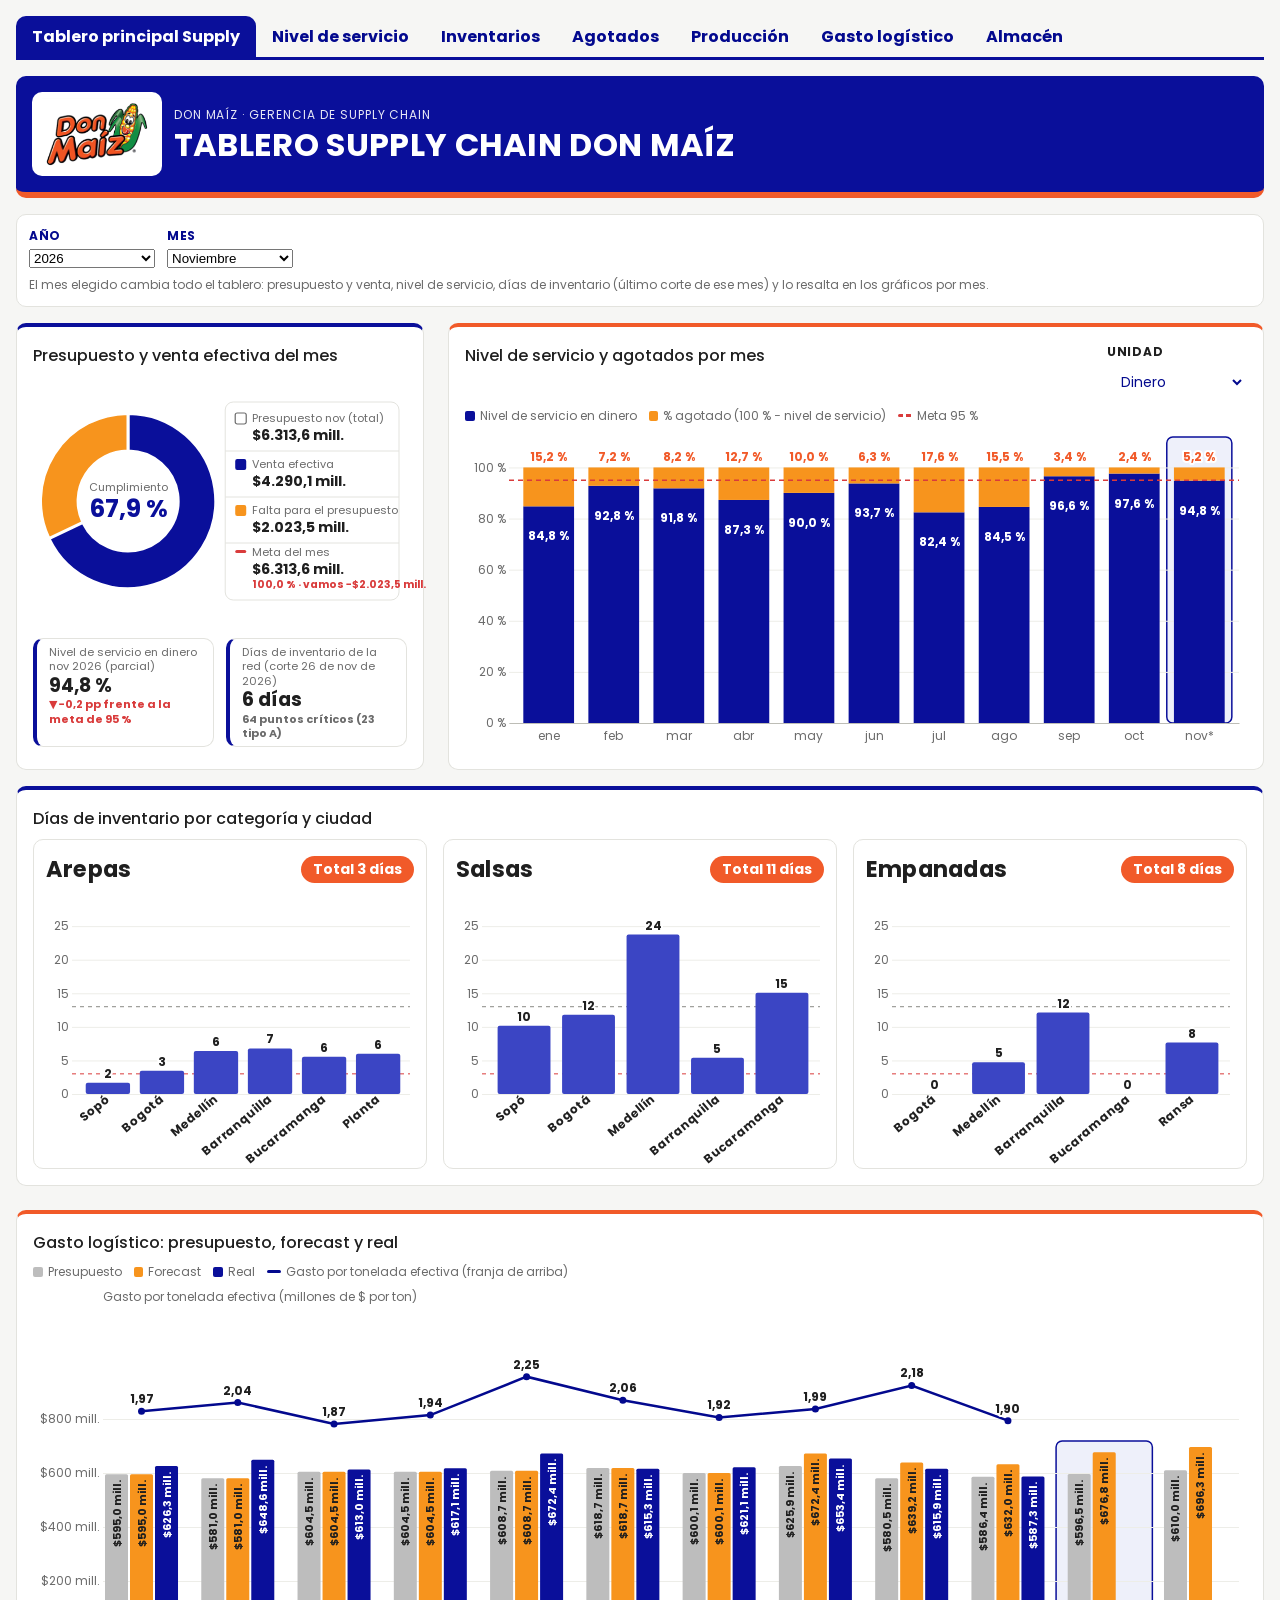
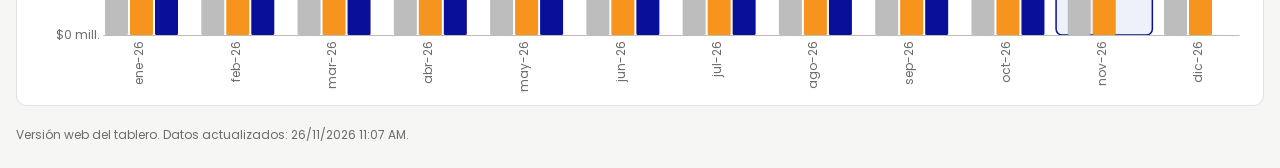
==== index.html @ 2ccf8651 "Datos del tablero al 26-nov-2026 Co-Authored-By: Claude Opus 5.5 <noreply@anthropic.com>" ====
<!doctype html>
<html lang="es">
<head>
<meta charset="utf-8">
<meta name="viewport" content="width=device-width, initial-scale=1">
<meta name="robots" content="noindex, nofollow">
<title>Tablero Supply Chain Don Maíz</title>
<style>
:root { color-scheme: light;
  --color-fg: #1F1F1F; --color-fg-muted: #6B6B6B; --color-bg: #F6F6F4; --color-panel: #FFFFFF; --color-border-line: #E3E3DE;
  --color-ok: #149A3A; --color-warn: #F7941D; --color-bad: #D93B3B; --dm-bg-soft: #EEF0FA;
  --cds-border: #E3E3DE; --cds-chart-axis: #BDBDB6; --cds-chart-grid: #EDEDE8; --cds-chart-muted: #BDBDBD; --cds-chart-reference: #8A8A85;
  --cds-chart-status-critical: #D93B3B; --cds-dur-slow: 300ms; --cds-text-secondary: #6B6B6B;
  --cds-font-size-caption: 12px; --cds-font-size-body: 14px; --cds-font-size-heading: 16px; --cds-font-size-title: 26px; --cds-font-weight-medium: 500;
  --cds-gap-xs: 4px; --cds-gap-sm: 8px; --cds-gap-md: 12px; --cds-gap-lg: 16px; --cds-gap-xl: 24px;
  --cds-pad-xs: 4px; --cds-pad-sm: 8px; --cds-pad-md: 12px; --cds-pad-lg: 16px; --cds-pad-xl: 24px;
  --cds-radius: 10px; --cds-shadow-popover: 0 6px 24px rgba(0,0,0,.14); --cds-surface-popover: #FFFFFF;
  --font-anthropic-sans: 'Poppins', system-ui, -apple-system, 'Segoe UI', Arial, sans-serif; }
[hidden] { display: none !important; }
*, *::before, *::after { box-sizing: border-box; }
html, body { margin: 0; background: var(--color-bg); color: var(--color-fg); font-family: var(--font-anthropic-sans); font-size: 14px; }
#dash-root { max-width: 1500px; margin: 0 auto; padding: 16px; box-sizing: border-box; }
.web-foot { max-width: 1500px; margin: 0 auto; padding: 4px 16px 24px; color: var(--color-fg-muted); font-size: 12px; }
@media (max-width: 600px) { #dash-root { padding: 8px; } }
</style>
<script src="lib/d3.min.js"></script>
<script>
// Motor mínimo que replica el del tablero en Claude: datos (data/*.json), cálculos, filtros y dibujos marcados con data-draw.
window.dash = (() => {
  const DS = ["inventario", "produccion", "mps", "mps_estado", "agotados", "agotados_estado", "venta_mensual", "ns", "ns_estado", "gasto", "gasto_estado", "presupuesto", "presupuesto_estado", "ventas", "ventas_estado", "exportaciones", "ns_ref", "almacen_mp", "almacen_cavas", "almacen_estado"], data = {}, calcs = {}, draws = {}, onDatas = [], cache = {};
  let params = {"bods": [], "cat": "Nacional", "ciudades": [], "corte": null, "segs": []}, loaded = false, queued = false;
  const ok = (rows) => ({ status: 'ok', data: rows, columns: rows && rows[0] ? Object.keys(rows[0]) : [], meta: [], refreshing: false });
  const api = {
    colors: ['#0A0F9A', '#F7941D', '#2F6FB0', '#F15A29', '#7B2A78', '#0B6B2B', '#C9A100', '#5E8C9A'],
    data(id) {
      if (calcs[id]) {
        if (!loaded) return { status: 'loading', data: [] };
        if (!(id in cache)) { const c = calcs[id]; try { cache[id] = ok(c.fn(...c.inputs.map((i) => api.data(i).data))); } catch (e) { console.error(e); cache[id] = { status: 'error', data: [], message: String(e) }; } }
        return cache[id];
      }
      if (!loaded) return { status: 'loading', data: [] };
      return data[id] ? ok(data[id]) : { status: 'missing', data: [] };
    },
    calc(id, o) { calcs[id] = o; },
    loader() {},
    draw(name, fn) { if (fn === undefined) { schedule(); return; } draws[name] = fn; },
    onData(fn) { onDatas.push(fn); },
    params() { return params; },
    setParams(p) { const n = { ...params }; Object.entries(p).forEach(([k, v]) => { if (v === null) delete n[k]; else n[k] = v; }); params = n; schedule(); },
    resetParams() { params = {"bods": [], "cat": "Nacional", "ciudades": [], "corte": null, "segs": []}; schedule(); },
    setLink(name) { try { history.replaceState(null, '', '#' + name); } catch (e) {} schedule(); },
    refresh() {},
  };
  const visible = (el) => !el.closest('[hidden]');
  function render() {
    queued = false;
    onDatas.forEach((f) => { try { f(); } catch (e) { console.error(e); } });
    Object.entries(draws).forEach(([name, fn]) => {
      document.querySelectorAll('[data-draw="' + name + '"]').forEach((el) => {
        if (!visible(el)) return;
        try { if (typeof fn === 'function') fn(el); else if (fn && fn.update) { if (!el.__m) el.__m = fn.mount ? fn.mount(el) : null; fn.update(el, el.__m); } } catch (e) { console.error(name, e); }
      });
    });
  }
  function schedule() { if (!queued) { queued = true; requestAnimationFrame(render); } }
  window.addEventListener('resize', schedule);
  window.addEventListener('DOMContentLoaded', () => {
    Promise.all(DS.map((d) => fetch('data/' + d + '.json', { cache: 'no-cache' }).then((r) => r.json()).then((j) => { data[d] = Array.isArray(j) ? j : (j && (j.rows || j.data || j.results)) || [j]; }).catch(() => {})))
      .then(() => { loaded = true; schedule(); });
    schedule();
  });
  return api;
})();
</script>
</head>
<body>
<div id="dash-root">

<style>
/* Tipo de letra de la marca (Poppins). */
@font-face { font-family: 'Poppins'; font-style: normal; font-weight: 400; font-display: swap; src: url(fonts/poppins-400.woff) format('woff'); }
@font-face { font-family: 'Poppins'; font-style: normal; font-weight: 500; font-display: swap; src: url(fonts/poppins-500.woff) format('woff'); }
@font-face { font-family: 'Poppins'; font-style: normal; font-weight: 600 800; font-display: swap; src: url(fonts/poppins-700.woff) format('woff'); }
</style>
<style>
/* Layout: tab bar, green brand band with global filters, then one of two tabs: "Resumen general" (charts by city and family) or "Resumen" (detail tiles, charts, tables). */
#dash-root { --dash-gutter: 12px; }
.dm { --dm-green: #0A0F9A; --dm-green-dk: #03098E; --dm-orange: #F15A29; --dm-orange-2: #F7941D; --dm-on-band: #FFFFFF;
--dm-crit: var(--cds-chart-status-critical); --dm-ok: #149A3A; --dm-sob: #F7941D; --dm-sin: var(--cds-chart-muted);
font-family: 'Poppins', var(--font-anthropic-sans); display: flex; flex-direction: column; gap: var(--cds-gap-lg); }
.dm-tabs { display: flex; gap: var(--cds-gap-xs); flex-wrap: wrap; }
.dm-maintabs { display: flex; gap: 0; flex-wrap: wrap; border-bottom: 3px solid var(--dm-green); }
.dm-main-tab { font: inherit; font-size: var(--cds-font-size-heading); font-weight: 800; padding: var(--cds-pad-sm) var(--cds-pad-lg); cursor: pointer;
border: 0; border-radius: var(--cds-radius) var(--cds-radius) 0 0; background: transparent; color: var(--dm-green-dk); }
.dm-main-tab[aria-selected="true"] { background: var(--dm-green); color: var(--dm-on-band); }
.dm-main-tab:focus-visible { outline: 3px solid var(--dm-orange-2); outline-offset: 2px; }
.dm-main { display: flex; flex-direction: column; gap: var(--cds-gap-lg); }
.dm-wip { background: var(--color-panel); border: 1px dashed var(--color-border-line); border-radius: var(--cds-radius); padding: var(--cds-pad-xl);
display: flex; flex-direction: column; gap: var(--cds-gap-sm); align-items: flex-start; }
.dm-wip-badge { font-size: var(--cds-font-size-caption); font-weight: 800; text-transform: uppercase; letter-spacing: .06em; color: var(--dm-on-band);
background: var(--dm-orange); border-radius: 999px; padding: 2px var(--cds-pad-sm); }
.dm-tab, .pr-tab { font: inherit; font-size: var(--cds-font-size-body); font-weight: 700; padding: var(--cds-pad-sm) var(--cds-pad-lg); cursor: pointer;
border: 2px solid var(--dm-green); border-radius: var(--cds-radius); background: var(--color-panel); color: var(--dm-green); }
.dm-tab[aria-selected="true"], .pr-tab[aria-selected="true"] { background: var(--dm-green); color: var(--dm-on-band); }
.dm-tab:focus-visible, .pr-tab:focus-visible, .dm-select:focus-visible { outline: 3px solid var(--dm-orange-2); outline-offset: 2px; }

.dm-band { background: var(--dm-green); color: var(--dm-on-band); border-radius: var(--cds-radius);
border-bottom: 6px solid var(--dm-orange); padding: var(--cds-pad-lg); display: flex; flex-wrap: wrap;
gap: var(--cds-gap-md); align-items: flex-end; justify-content: space-between; }
.dm-head { display: flex; gap: var(--cds-gap-md); align-items: center; min-width: 0; flex-wrap: wrap; }
.dm-logo { background: #FFFFFF; border-radius: var(--cds-radius); padding: 6px 10px; display: flex; align-items: center; flex: none; }
.dm-logo img { height: 72px; width: auto; display: block; }
.dm-brand { display: flex; flex-direction: column; gap: var(--cds-gap-xs); min-width: 0; }
.dm-kicker { font-size: var(--cds-font-size-caption); letter-spacing: .08em; text-transform: uppercase; opacity: .9; }
.dm-title { margin: 0; font-size: clamp(1.5rem, 3.4vw, 2.3rem); font-weight: 800; letter-spacing: .01em; text-transform: uppercase; line-height: 1.05; text-wrap: balance; }
.dm-take { margin: 0; font-size: var(--cds-font-size-body); max-width: 62ch; }
.dm-take b { font-weight: 800; font-variant-numeric: tabular-nums; }
.dm-filters { display: flex; flex-wrap: wrap; gap: var(--cds-gap-md); align-items: flex-end; }
.dm-field { display: flex; flex-direction: column; gap: var(--cds-gap-xs); }
.dm-flabel { font-size: var(--cds-font-size-caption); text-transform: uppercase; letter-spacing: .06em; font-weight: 700; }
.dm-select { font: inherit; font-size: var(--cds-font-size-body); padding: var(--cds-pad-xs) var(--cds-pad-sm); min-width: 9rem;
border-radius: var(--cds-radius); border: 2px solid var(--dm-on-band); background: var(--dm-on-band); color: var(--dm-green-dk); }
.dm-ms { position: relative; }
.dm-ms-btn { font: inherit; font-size: var(--cds-font-size-body); padding: var(--cds-pad-xs) var(--cds-pad-sm); min-width: 10rem; max-width: 16rem; text-align: left; cursor: pointer;
border-radius: var(--cds-radius); border: 2px solid var(--dm-on-band); background: var(--dm-on-band); color: var(--dm-green-dk);
white-space: nowrap; overflow: hidden; text-overflow: ellipsis; }
.dm-ms-btn:focus-visible { outline: 3px solid var(--dm-orange-2); outline-offset: 2px; }
.dm-ms-pop { position: absolute; top: calc(100% + 4px); left: 0; z-index: 5; min-width: 14rem; max-height: 18rem; overflow: auto;
background: var(--color-panel); color: var(--color-fg); border: 1px solid var(--color-border-line); border-radius: var(--cds-radius);
box-shadow: var(--cds-shadow-popover); padding: var(--cds-pad-sm); display: flex; flex-direction: column; gap: var(--cds-gap-xs); }
.dm-ms-all { font: inherit; font-size: var(--cds-font-size-caption); font-weight: 700; color: var(--dm-green-dk); background: transparent; border: 0; padding: 0 0 var(--cds-pad-xs); text-align: left; cursor: pointer; }
.dm-ms-list { display: flex; flex-direction: column; gap: 2px; }
.dm-ms-opt { display: flex; gap: .45rem; align-items: center; font-size: var(--cds-font-size-caption); cursor: pointer; padding: 2px 0; }
.dm-ms-opt input { accent-color: var(--dm-green); }
.mo-bar { display: flex; flex-direction: column; gap: var(--cds-gap-sm); }
.mo-bar .dm-select, .mo-bar .dm-ms-btn { border-color: var(--dm-green); }
.ag-var { font-size: var(--cds-font-size-caption); font-weight: 800; font-family: 'Poppins', var(--font-anthropic-sans); fill: var(--dm-orange); }
.ag-bv-wrap { position: static; }
#agotados-vs-venta { position: relative; }
.ag-var { position: absolute; top: 14px; right: 16px; z-index: 1; }
.ag-var table { border-collapse: separate; border-spacing: 0; font-size: 12px; font-variant-numeric: tabular-nums; background: var(--color-panel); border: 1px solid var(--cds-border); border-radius: 8px; overflow: hidden; box-shadow: 0 1px 4px rgba(0,0,0,.06); }
.ag-var th { background: var(--dm-green); color: #FFFFFF; font-weight: 700; padding: 5px 10px; font-size: 11px; text-align: right; }
.ag-var th:first-child { text-align: left; }
.ag-var td { padding: 4px 10px; text-align: right; border-bottom: 1px solid var(--cds-border); white-space: nowrap; font-weight: 800; }
.ag-var td:first-child { text-align: left; font-weight: 600; color: var(--color-fg); }
.ag-var tr:last-child td { border-bottom: 0; }
.ag-var .ag-up { color: var(--cds-chart-status-critical); } .ag-var .ag-dn { color: var(--dm-ok); } .ag-var .ag-neu { color: var(--color-fg); }
@media (max-width: 700px) { .ag-var { position: static; margin-top: var(--cds-gap-sm); } }
.mo-bar .dm-flabel { color: var(--dm-green-dk); }
.mo-gauges { display: grid; grid-template-columns: 1fr auto 1fr; gap: var(--cds-gap-md); align-items: center; }
#otif.ot-modo-exp [data-draw=ot-excep] { display: none !important; }
.dm-select:disabled { opacity: .45; cursor: not-allowed; }
.ex-est { display: inline-block; border-radius: 999px; padding: 2px 10px; font-weight: 800; font-size: 11px; color: #FFFFFF; background: var(--cds-chart-status-critical); white-space: nowrap; }
.ex-est.ex-ok { background: var(--dm-ok); } .ex-est.ex-cub { background: var(--dm-green); } .ex-est.ex-falta { background: var(--dm-orange-2); }
.ex-leg { display: flex; gap: var(--cds-gap-lg); flex-wrap: wrap; font-size: 13px; font-weight: 700; margin: 0 0 var(--cds-gap-sm); }
.ex-leg i { display: inline-block; width: 12px; height: 12px; border-radius: 3px; margin-right: 6px; vertical-align: -1px; }
.ot-gauges { display: grid; grid-template-columns: repeat(3, minmax(0, 1fr)) auto; gap: var(--cds-gap-lg); align-items: center; }
@media (max-width: 900px) { .ot-gauges { grid-template-columns: 1fr 1fr; } }
.ot-rangos table { border-collapse: separate; border-spacing: 0; font-size: 12px; font-variant-numeric: tabular-nums; border: 1px solid var(--cds-border); border-radius: 8px; overflow: hidden; }
.ot-rangos th { background: var(--dm-green); color: #FFFFFF; font-weight: 700; padding: 5px 10px; font-size: 11px; text-align: right; }
.ot-rangos th:first-child, .ot-rangos td:first-child { text-align: left; }
.ot-rangos td { padding: 3px 10px; text-align: right; border-bottom: 1px solid var(--cds-border); font-weight: 700; }
.ot-rangos tr:last-child td { border-bottom: 0; color: var(--cds-chart-status-critical); }
.ot-rangos p { font-size: 11px; color: var(--color-fg-muted); margin: 6px 2px 0; max-width: 12rem; }
@media (max-width: 640px) { .mo-gauges { grid-template-columns: 1fr; } .mo-eq { display: none; } }
.mo-gauge { display: flex; flex-direction: column; align-items: center; gap: var(--cds-gap-xs); min-width: 0; }
.mo-gauge-t { margin: 0; font-size: var(--cds-font-size-body); font-weight: 800; color: var(--dm-green-dk); text-transform: uppercase; letter-spacing: .04em; }
.mo-gauge-box { width: 100%; max-width: 22rem; min-height: 150px; }
.mo-gauge-box svg { display: block; overflow: visible; }
.mo-gauge-v { font-family: 'Poppins', var(--font-anthropic-sans); font-weight: 600; font-size: 2.1rem; font-variant-numeric: tabular-nums; }
.mo-gauge-tag { font-size: var(--cds-font-size-caption); fill: var(--color-fg-muted); font-family: 'Poppins', var(--font-anthropic-sans); }
.mo-eq { font-size: 2.6rem; font-weight: 800; color: var(--dm-orange); }
.mo-mini { display: flex; flex-wrap: wrap; gap: var(--cds-gap-sm); justify-content: center; font-size: var(--cds-font-size-caption); color: var(--color-fg-muted); }
.mo-mini span { background: var(--dm-bg-soft, transparent); border: 1px solid var(--color-border-line); border-radius: var(--cds-radius); padding: 2px var(--cds-pad-sm); }
.mo-mini b { color: var(--color-fg); font-variant-numeric: tabular-nums; }
.dm-strip { background: var(--color-panel); border: 1px solid var(--color-border-line); border-radius: var(--cds-radius); padding: var(--cds-pad-md); }
.dm-strip .dm-flabel { color: var(--dm-green-dk); }
.dm-strip .dm-select { border-color: var(--dm-green); }

.dm-page { display: flex; flex-direction: column; gap: var(--cds-gap-lg); }
.dm-grid2 { display: grid; gap: var(--cds-gap-md); grid-template-columns: repeat(auto-fit, minmax(min(100%, 28rem), 1fr)); }
.ns-cli-f { display: flex; gap: var(--cds-gap-md); flex-wrap: wrap; } .ns-cli-f .dm-ms-btn { min-width: 11rem; border: 2px solid var(--dm-green); border-radius: 8px; background: var(--color-panel, #fff); }
.ns-cli-pop .dm-ms-list { max-height: 22rem; overflow: auto; min-width: 20rem; }
.ns-cli-q { font: inherit; width: 100%; box-sizing: border-box; padding: 6px 10px; margin-bottom: 8px; border: 2px solid var(--dm-green); border-radius: 8px; }
.dm-ms-opt[hidden] { display: none; }
.dm-tiles.ns-tiles { grid-template-columns: minmax(0, 1fr) minmax(0, 2.2fr); }
@media (max-width: 800px) { .dm-tiles.ns-tiles { grid-template-columns: 1fr; } }
.dm-tile.ns-acum { display: flex; flex-direction: row; gap: var(--cds-gap-md); align-items: center; flex-wrap: wrap; } .ns-acum > div:first-child { display: flex; flex-direction: column; flex: 1 1 13rem; }
.ns-prev { display: flex; gap: var(--cds-gap-sm); flex: 1.4 1 20rem; align-self: center; }
.ns-mini { flex: 1; border: 1px solid var(--cds-border); border-radius: 10px; padding: 8px 12px; background: var(--color-panel); display: flex; flex-direction: column; gap: 2px; }
.ns-mini span { font-size: 12px; color: var(--color-fg-muted); } .ns-mini b { font-size: 1.5rem; line-height: 1.15; color: var(--color-fg); } .ns-mini i { font-style: normal; font-size: 12px; font-weight: 700; }
.dm-tiles { display: grid; gap: var(--cds-gap-sm); grid-template-columns: repeat(auto-fit, minmax(min(100%, 9.5rem), 1fr)); }
.dm-tile { background: var(--color-panel); border: 1px solid var(--color-border-line); border-left: 4px solid var(--dm-green); border-radius: var(--cds-radius);
padding: var(--cds-pad-sm) var(--cds-pad-md); display: flex; flex-direction: column; gap: var(--cds-gap-xs); }
.dm-tile-bad { border-left-color: var(--dm-crit); }
.pp-venta-wrap { display: grid; grid-template-columns: minmax(0, 1fr); gap: var(--cds-gap-md); }
.pp-kpis { display: grid; gap: var(--cds-gap-md); grid-template-columns: repeat(2, minmax(0, 1fr)); }
@media (max-width: 480px) { .pp-kpis { grid-template-columns: 1fr; } }
.dm-chart.pp-venta-chart { min-height: 0; }
/* Tarjetas bajitas debajo del gráfico de presupuesto */
.pp-kpis .dm-tile { padding: 6px var(--cds-pad-md); gap: 0; }
.pp-kpis .dm-tile-l { font-size: 11px; line-height: 1.3; }
.pp-kpis .dm-tile-v { font-size: 1.35rem; line-height: 1.25; }
.pp-kpis .dm-tile-d { font-size: 11px; line-height: 1.3; }
.pp-select { min-width: 9rem; }
.g-top { display: grid; gap: var(--cds-gap-md); grid-template-columns: minmax(0, 2.2fr) minmax(10rem, 1fr) minmax(10rem, 1fr); align-items: stretch; }
.g-top > .dm-tile { justify-content: center; }
.g-acum-card { padding-bottom: var(--cds-gap-sm); }
.g-acum-card .dm-chart { min-height: 0; }
.g-acum-rango { font-size: var(--cds-font-size-caption); color: var(--color-fg-muted); font-weight: 400; }
@media (max-width: 900px) { .g-top { grid-template-columns: 1fr 1fr; } .g-acum-card { grid-column: 1 / -1; } }
.pp-row1 { display: grid; gap: var(--cds-gap-xl); grid-template-columns: minmax(0, 4fr) minmax(0, 8fr); }
@media (max-width: 1100px) { .pp-row1 { grid-template-columns: 1fr; } }
.pp-stack { display: grid; grid-template-columns: 1fr; gap: var(--cds-gap-xl); }
.pp-head { display: flex; justify-content: space-between; align-items: flex-start; gap: 12px; flex-wrap: wrap; }
.pp-head .dm-h2 { margin-bottom: 0; }
.pp-uni-f { min-width: 140px; }
.pp-big { display: flex; flex-direction: column; align-items: center; margin: var(--cds-gap-sm) 0; }
.pp-bar-v { font-weight: 700; pointer-events: none; }
.pp-fam-grid { display: grid; grid-template-columns: repeat(3, minmax(0, 1fr)); gap: var(--cds-gap-lg); }
@media (max-width: 900px) { .pp-fam-grid { grid-template-columns: 1fr; } }
.pp-fam-box { border: 1px solid var(--cds-border); border-radius: var(--cds-radius); padding: var(--cds-pad-md) var(--cds-pad-md) var(--cds-pad-sm); background: var(--color-panel); position: relative; }
.pp-fam-head { display: flex; align-items: center; justify-content: space-between; gap: var(--cds-gap-sm); margin-bottom: var(--cds-gap-xs); }
.pp-fam-name { font-family: 'Poppins', var(--font-anthropic-sans); font-weight: 800; font-size: 1.6rem; letter-spacing: .01em; color: var(--color-fg); }
.pp-fam-badge { background: var(--dm-orange); color: #FFFFFF; font-weight: 700; font-size: var(--cds-font-size-body); border-radius: 999px; padding: 3px 12px; white-space: nowrap; }
.dm-tile-d { font-size: var(--cds-font-size-caption); font-weight: 600; color: var(--color-fg-muted); }
.dm-tile-d:empty { display: none; }
.dm-tile-d.dm-up { color: var(--dm-ok); } .dm-tile-d.dm-down { color: var(--cds-chart-status-critical); }
.dm-halo { paint-order: stroke; stroke: var(--color-panel); stroke-width: 4px; stroke-linejoin: round; }
.dm-small { font-size: 10px; }
.dm-tile-l { font-size: var(--cds-font-size-caption); color: var(--color-fg-muted); }
.dm-tile-v { font-family: 'Poppins', var(--font-anthropic-sans); font-weight: 600; font-size: var(--cds-font-size-title); font-variant-numeric: tabular-nums; color: var(--color-fg); }
.dm-card { background: var(--color-panel); border: 1px solid var(--color-border-line); border-top: 4px solid var(--dm-green);
border-radius: var(--cds-radius); padding: var(--cds-pad-lg); display: flex; flex-direction: column; gap: var(--cds-gap-sm); min-width: 0; }
.dm-card-o { border-top-color: var(--dm-orange); }
.dm-h2 { margin: 0; font-size: var(--cds-font-size-heading); font-weight: var(--cds-font-weight-medium); color: var(--color-fg); }
.dm-section { margin: 0; font-size: var(--cds-font-size-title); font-weight: 800; text-transform: uppercase; color: var(--dm-green); letter-spacing: .02em; }
.dm-note { margin: 0; font-size: var(--cds-font-size-caption); color: var(--color-fg-muted); }
.dm-legend { display: flex; flex-wrap: wrap; gap: var(--cds-gap-md); font-size: var(--cds-font-size-caption); color: var(--color-fg-muted); }
.dm-sw { display: inline-block; width: .7rem; height: .7rem; border-radius: 2px; margin-right: .35rem; vertical-align: -1px; }
.dm-sw-line { height: 3px; width: 1rem; vertical-align: 3px; }
.dm-sw-g { background: var(--dm-green); } .dm-sw-o { background: var(--dm-orange-2); } .dm-sw-r { background: var(--dm-orange); }
.dm-sw-crit { background: var(--dm-crit); } .dm-sw-ok { background: var(--dm-ok); } .dm-sw-sob { background: var(--dm-sob); } .dm-sw-sin { background: var(--dm-sin); }
.dm-sw-a { background: var(--dm-orange); }
.dm-chart { position: relative; min-height: 290px; }
.dm-chart-s { min-height: 250px; }
.dm-chart svg { display: block; overflow: visible; }
.dm-chart .tick text, .dm-axis-t { fill: var(--color-fg-muted); font-size: var(--cds-font-size-caption); font-family: 'Poppins', var(--font-anthropic-sans); }
.dm-chart .domain { stroke: var(--cds-chart-axis); }
.dm-chart .tick line { stroke: var(--cds-chart-grid); }
.dm-val { fill: var(--color-fg); font-size: var(--cds-font-size-caption); font-weight: 700; font-family: 'Poppins', var(--font-anthropic-sans); font-variant-numeric: tabular-nums; }
.dm-val-in { fill: var(--dm-on-band); font-size: var(--cds-font-size-caption); font-weight: 700; font-family: 'Poppins', var(--font-anthropic-sans); }
.dm-ref { stroke: var(--cds-chart-reference); stroke-dasharray: 4 4; stroke-width: 1; }
.dm-ref-bad { stroke: var(--cds-chart-status-critical); }
.dm-reft { font-size: var(--cds-font-size-caption); fill: var(--color-fg-muted); font-family: 'Poppins', var(--font-anthropic-sans); }
.dm-tip { position: absolute; pointer-events: none; background: var(--cds-surface-popover); border: 1px solid var(--cds-border);
border-radius: var(--cds-radius); box-shadow: var(--cds-shadow-popover); padding: var(--cds-pad-xs) var(--cds-pad-sm);
font-size: var(--cds-font-size-caption); color: var(--color-fg); white-space: nowrap; z-index: 2; }
.dm-tip-h { color: var(--cds-text-secondary); }
.dm-fail { display: flex; align-items: center; justify-content: center; gap: .4rem; min-height: inherit; color: var(--color-fg-muted); font-size: var(--cds-font-size-caption); }
.dm-fail-dot { width: .375rem; height: .375rem; border-radius: 50%; background: var(--color-bad); }

.dm-tablebox { overflow: auto; max-height: 26rem; }
.ag-fila2 { display: grid; gap: var(--cds-gap-md); grid-template-columns: repeat(auto-fit, minmax(min(100%, 30rem), 1fr)); margin-bottom: var(--cds-gap-md); }
.ag-fila-tabla { display: grid; gap: var(--cds-gap-md); grid-template-columns: minmax(0, 1fr); align-items: start; }
@media (max-width: 900px) { .ag-fila-tabla { grid-template-columns: 1fr; } }
.ag-tablebox { max-height: 34rem; }
.ag-tablebox thead th { position: sticky; top: 0; background: var(--color-bg, #fff); z-index: 1; }
.dm { --iv-arepas: #0A0F9A; --iv-salsas: #F7941D; --iv-empanadas: #5E8C9A; }
.lc-head { display: flex; justify-content: space-between; align-items: flex-start; gap: var(--cds-gap-lg); flex-wrap: wrap; }
.lc-chips { display: flex; gap: var(--cds-gap-sm); flex-wrap: wrap; }
.lc-chip { display: flex; flex-direction: column; align-items: center; min-width: 5.2rem; padding: 6px 12px; border-radius: 10px; border: 1px solid var(--cds-border); background: var(--color-panel); }
.lc-chip b { font-size: 1.35rem; line-height: 1.1; color: var(--color-fg); }
.lc-chip span { font-size: 11px; color: var(--color-fg-muted); }
.lc-chip.lc-red { border-color: var(--cds-chart-status-critical); } .lc-chip.lc-red b { color: var(--cds-chart-status-critical); }
.lc-box { margin-top: var(--cds-gap-md); max-height: 34rem; overflow: auto; border: 1px solid var(--cds-border); border-radius: 10px; }
.lc-table { width: 100%; border-collapse: separate; border-spacing: 0; table-layout: fixed; font-size: 13px; font-variant-numeric: tabular-nums; }
.lc-table thead th { position: sticky; top: 0; z-index: 1; background: var(--dm-green); color: #FFFFFF; font-weight: 700; text-align: left; padding: 10px 12px; font-size: 12px; }
.lc-table td { padding: 8px 12px; border-bottom: 1px solid var(--cds-border); vertical-align: middle; overflow: hidden; text-overflow: ellipsis; white-space: nowrap; }
.lc-table tbody tr.lc-row:nth-child(even) td { background: #FAFAF8; }
.lc-table tbody tr.lc-row:hover td { background: var(--dm-bg-soft, #EEF0FA); }
.lc-table .lc-n { text-align: right; } .lc-table .lc-c { text-align: center; }
.lc-table td.lc-city { font-weight: 700; }
.lc-table td.lc-ref { color: var(--color-fg-muted); font-weight: 600; }
.lc-group td { background: var(--dm-bg-soft, #EEF0FA) !important; font-weight: 800; color: var(--dm-green); font-size: 12px; letter-spacing: .03em; padding: 6px 12px; }
.lc-days { display: flex; align-items: center; gap: 8px; }
.lc-pill { min-width: 3.1rem; text-align: center; border-radius: 999px; padding: 2px 8px; font-weight: 800; font-size: 12px; color: #FFFFFF; background: var(--cds-chart-status-critical); }
.lc-pill.lc-warn { background: var(--dm-orange-2); }
.lc-pill.lc-ok { background: var(--dm-ok); }
.lc-head .dm-select { border-color: var(--dm-green); }
:is(#ns-agotados, #agotados-top) .lc-box { max-height: 44rem; }
:is(#ns-agotados, #agotados-top) .lc-table { font-size: 14px; }
:is(#ns-agotados, #agotados-top) col:nth-child(1) { width: 4%; }
:is(#ns-agotados, #agotados-top) col:nth-child(2) { width: 7%; }
:is(#ns-agotados, #agotados-top) col:nth-child(4) { width: 11%; }
:is(#ns-agotados, #agotados-top) col:nth-child(5) { width: 15%; }
:is(#ns-agotados, #agotados-top) col:nth-child(6) { width: 23%; }
:is(#ns-agotados, #agotados-top) .lc-table thead th { padding: 8px 12px; font-size: 13px; }
:is(#ns-agotados, #agotados-top) .lc-table td { padding: 5px 12px; }
:is(#ns-agotados, #agotados-top) .lc-table td.lc-n { font-weight: 700; }
:is(#ns-agotados, #agotados-top) .lc-table .lc-n { text-align: center; }
:is(#ns-agotados, #agotados-top) .lc-pill { font-size: 12.5px; padding: 1px 8px; min-width: 3.4rem; }
:is(#ns-agotados, #agotados-top) .lc-bar { height: 7px; }
:is(#ns-agotados, #agotados-top) tfoot td { position: sticky; bottom: 0; z-index: 1; background: #E4E6F6; font-weight: 800; font-size: 14.5px; color: var(--dm-green-dk); border-top: 2px solid var(--dm-green); padding: 8px 12px; }
.al-sem { display: inline-block; border-radius: 999px; padding: 2px 10px; font-weight: 800; font-size: 11px; color: #FFFFFF; white-space: nowrap; }
.al-cavas { display: grid; gap: var(--cds-gap-lg); grid-template-columns: repeat(2, minmax(0, 1fr)); }
@media (max-width: 900px) { .al-cavas { grid-template-columns: 1fr; } }
.al-kv { display: grid; grid-template-columns: repeat(3, minmax(0, 1fr)); gap: var(--cds-gap-sm); }
.al-kv div { border: 1px solid var(--cds-border); border-radius: 10px; padding: 6px 10px; display: flex; flex-direction: column; }
.al-kv span { font-size: 11px; color: var(--color-fg-muted); } .al-kv b { font-size: 1.15rem; font-variant-numeric: tabular-nums; }
.lc-bar { flex: 1; height: 6px; border-radius: 3px; background: var(--color-border-line); overflow: hidden; }
.lc-bar i { display: block; height: 100%; border-radius: 3px; }
.iv-leg { align-items: center; }
.iv-leg-f { display: inline-flex; align-items: center; gap: 8px; font-size: 1.05rem; font-weight: 800; color: var(--color-fg); margin-right: 10px; }
.iv-leg-sw { width: 20px; height: 20px; border-radius: 5px; display: inline-block; }
.iv-col { display: flex; flex-direction: column; gap: var(--cds-gap-lg); min-width: 0; }
.iv-fam-grid:has(.iv-col) { align-items: stretch; }
#fam-todas { flex: 1 1 auto; display: flex; flex-direction: column; min-height: 0; }
.iv-todas-box { margin-top: 0; max-height: 36rem; }
@media (max-width: 1000px) { .iv-todas-box { flex: none; max-height: 34rem; } }
.iv-todas-box { overflow-x: hidden; } .iv-todas-box .lc-table { font-size: 12px; }
.iv-todas-box td { white-space: normal; overflow-wrap: anywhere; padding: 7px 4px; } .iv-todas-box th { padding: 9px 4px; font-size: 11px; white-space: normal; }
.iv-todas-box td.lc-n { white-space: nowrap; overflow-wrap: normal; } .iv-todas-box td:first-child, .iv-todas-box th:first-child { padding-left: 8px; }
.iv-fam-grid { display: grid; gap: var(--cds-gap-lg); grid-template-columns: repeat(3, minmax(0, 1fr)); align-items: stretch; }
#fam-todas { grid-column: 1 / -1; }
.iv-fam .iv-top .dm-table { font-size: 12px; } .iv-fam .iv-top .dm-table th, .iv-fam .iv-top .dm-table td { padding: 6px 3px; } .iv-fam .iv-top .dm-table th { font-size: 11px; white-space: normal; }
.iv-fam .iv-top-s { display: block; }
@media (max-width: 1000px) { .iv-fam-grid { grid-template-columns: 1fr; } }
.iv-top { max-height: none; }
.iv-top-t { margin-top: var(--cds-gap-md); }
.iv-top-s { font-size: var(--cds-font-size-caption); font-weight: 400; color: var(--color-fg-muted); margin-left: 6px; }
.iv-exp { border: 1px solid var(--cds-border); background: var(--color-panel); color: var(--dm-green); border-radius: 5px; width: 22px; height: 22px; line-height: 18px; font-weight: 800; cursor: pointer; padding: 0; font-family: inherit; }
.iv-exp:hover { background: var(--dm-bg-soft, #EEF0FA); }
.iv-child td { background: var(--dm-bg-soft, #EEF0FA); font-size: var(--cds-font-size-caption); }
.iv-child td.iv-city { padding-left: 1.6rem; font-weight: 600; }
.iv-sep td { border-top: 2px solid var(--cds-border); }
.dm-table { width: 100%; border-collapse: collapse; font-size: var(--cds-font-size-caption); font-variant-numeric: tabular-nums; }
.dm-table th { position: sticky; top: 0; background: var(--color-panel); text-align: left; font-weight: 700; color: var(--color-fg-muted);
padding: var(--cds-pad-xs) .4rem; border-bottom: 2px solid var(--dm-orange); white-space: nowrap; }
.dm-table td { padding: var(--cds-pad-xs) .4rem; border-bottom: 1px solid var(--color-border-line); vertical-align: top; white-space: nowrap; }
.dm-table td.dm-desc { white-space: normal; min-width: 8rem; line-height: 1.25; }
.dm-num { text-align: right; }
.dm-table th.dm-num { text-align: right; }
.dm-abc { display: inline-block; min-width: 1.4rem; text-align: center; border-radius: 999px; font-weight: 800; padding: 0 .35rem; }
.dm-abc-A { background: var(--dm-orange); color: var(--dm-on-band); }
.dm-abc-B { background: var(--dm-orange-2); color: var(--dm-on-band); }
.dm-abc-C { background: var(--color-border-line); color: var(--color-fg); }
.dm-days { color: var(--color-bad); font-weight: 800; }
.dm-matrix td, .dm-matrix th { text-align: right; }
.dm-matrix th:first-child, .dm-matrix td:first-child { text-align: left; }
.dm-matrix .dm-tot { font-weight: 800; }
[data-dash-source-state=refreshing] { opacity: .5; transition: opacity var(--cds-dur-slow); }
</style>

<div class="dm">
<nav class="dm-maintabs" role="tablist" aria-label="Pestañas principales">
<button class="dm-main-tab" type="button" role="tab" data-main="supply" aria-selected="true">Tablero principal Supply</button>
<button class="dm-main-tab" type="button" role="tab" data-main="ns" aria-selected="false">Nivel de servicio</button>
<button class="dm-main-tab" type="button" role="tab" data-main="inventarios" aria-selected="false">Inventarios</button>
<button class="dm-main-tab" type="button" role="tab" data-main="agotados" aria-selected="false">Agotados</button>
<button class="dm-main-tab" type="button" role="tab" data-main="produccion" aria-selected="false">Producción</button>
<button class="dm-main-tab" type="button" role="tab" data-main="gasto" aria-selected="false">Gasto logístico</button>
<button class="dm-main-tab" type="button" role="tab" data-main="almacen" aria-selected="false">Almacén</button>
</nav>

<header class="dm-band" id="encabezado">
<div class="dm-head">
<div class="dm-logo"><img src="img/logo.png" alt="Don Maíz"></div>
<div class="dm-brand">
<span class="dm-kicker">Don Maíz · Gerencia de Supply Chain</span>
<h1 class="dm-title">Tablero Supply Chain Don Maíz</h1>
<p class="dm-take">Al corte del <b data-draw="t-corte" data-source="inventario">—</b> la red cubre <b data-draw="t-dias" data-source="puntos">—</b> días de demanda. Hay <b data-draw="t-crit" data-source="puntos">—</b> puntos bodega-referencia en estado crítico, <b data-draw="t-crita" data-source="puntos">—</b> de ellos tipo A.</p>
</div>
</div>
<div class="dm-filters">
<label class="dm-field"><span class="dm-flabel">Corte</span>
<select class="dm-select" data-draw="corte" data-source="inventario" aria-label="Fecha de corte"></select></label>
<label class="dm-field"><span class="dm-flabel">Categoría</span>
<select class="dm-select dm-catsel" aria-label="Categoría">
<option value="Nacional">Nacional</option>
<option value="Exportaciones">Exportaciones</option>
<option value="Todas">Todas</option>
</select></label>
<div class="dm-field dm-ms" data-ms="ciudades">
<span class="dm-flabel">Ciudad</span>
<button class="dm-ms-btn" type="button" aria-expanded="false" aria-label="Elegir ciudades"><span data-draw="msl-ciudades" data-source="puntos">—</span></button>
<div class="dm-ms-pop" hidden><button class="dm-ms-all" type="button">Todas las ciudades</button><div class="dm-ms-list" data-draw="ms-ciudades" data-source="puntos"></div></div>
</div>
<div class="dm-field dm-ms" data-ms="bods">
<span class="dm-flabel">Bodega</span>
<button class="dm-ms-btn" type="button" aria-expanded="false" aria-label="Elegir bodegas"><span data-draw="msl-bods" data-source="puntos">—</span></button>
<div class="dm-ms-pop" hidden><button class="dm-ms-all" type="button">Todas las bodegas</button><div class="dm-ms-list" data-draw="ms-bods" data-source="puntos"></div></div>
</div>
<div class="dm-field dm-ms" data-ms="segs">
<span class="dm-flabel">Segmento</span>
<button class="dm-ms-btn" type="button" aria-expanded="false" aria-label="Elegir segmentos"><span data-draw="msl-segs" data-source="puntos">—</span></button>
<div class="dm-ms-pop" hidden><button class="dm-ms-all" type="button">Todos los segmentos</button><div class="dm-ms-list" data-draw="ms-segs" data-source="puntos"></div></div>
</div>
</div>
</header>

<!-- Pestaña principal: Inventarios -->
<section class="dm-main" id="inventarios" role="tabpanel">
<nav class="dm-tabs" role="tablist" aria-label="Subpestañas de Inventarios">
<button class="dm-tab" type="button" role="tab" data-tab="general" aria-selected="true">Resumen inventario</button>
<button class="dm-tab" type="button" role="tab" data-tab="resumen" aria-selected="false">Data</button>
</nav>

<!-- Pestaña 1 -->
<section class="dm-page" id="general" role="tabpanel">
<h2 class="dm-section" id="ciudades">Días de inventario por ciudad</h2>
<section class="dm-card dm-card-o" id="dias-ciudad">
<div class="dm-legend iv-leg">
<span class="iv-leg-f"><span class="iv-leg-sw" style="background: var(--iv-arepas)"></span>Arepas</span>
<span class="iv-leg-f"><span class="iv-leg-sw" style="background: var(--iv-salsas)"></span>Salsas</span>
<span class="iv-leg-f"><span class="iv-leg-sw" style="background: var(--iv-empanadas)"></span>Empanadas</span>
<span><span class="dm-sw" style="background: repeating-linear-gradient(135deg, #8A8A85 0 2px, #D9D9D4 2px 4px)"></span>Parte en tránsito (rayada)</span>
</div>
<div class="dm-chart" data-draw="c2" data-source="puntos"></div>
</section>

<h2 class="dm-section" id="familias">Días de inventario por familia y ciudad</h2>
<div class="dm-legend">
<span><span class="dm-sw dm-sw-line dm-sw-g"></span>Días de la familia (inventario + tránsito)</span>
<span><span class="dm-sw dm-sw-line dm-sw-a"></span>Días solo de referencias tipo A</span>
<span>Líneas punteadas: límite de crítico y de sobrestock</span>
</div>

<div class="iv-fam-grid">
<section class="dm-card iv-fam" id="fam-arepas">
<div class="pp-fam-head"><span class="pp-fam-name">Arepas</span><span class="pp-fam-badge" data-draw="b-AREPAS" data-source="puntos">—</span></div>
<div class="dm-chart dm-chart-s" data-draw="l-AREPAS" data-source="puntos"></div>
<h3 class="dm-h2 iv-top-t">Top 11 referencias críticas <span class="iv-top-s">5 tipo A · 3 tipo B · 3 tipo C · menos días primero</span></h3>
<div class="dm-tablebox iv-top">
<table class="dm-table" data-source="puntos">
<thead><tr><th></th><th>Ref</th><th>Producto</th><th>ABC</th><th class="dm-num" title="Ciudades críticas">Ciu. crít.</th><th class="dm-num" title="Días (mín.)">Días mín.</th><th class="dm-num">Inv+tr</th><th class="dm-num">Dem/día</th></tr></thead>
<tbody data-draw="t-AREPAS"></tbody>
</table>
</div>
<p class="dm-note" data-empty="AREPAS" hidden>Sin casos críticos en este corte.</p>
</section>
<section class="dm-card iv-fam" id="fam-salsas">
<div class="pp-fam-head"><span class="pp-fam-name">Salsas</span><span class="pp-fam-badge" data-draw="b-SALSAS" data-source="puntos">—</span></div>
<div class="dm-chart dm-chart-s" data-draw="l-SALSAS" data-source="puntos"></div>
<h3 class="dm-h2 iv-top-t">Top 11 referencias críticas <span class="iv-top-s">5 tipo A · 3 tipo B · 3 tipo C · menos días primero</span></h3>
<div class="dm-tablebox iv-top">
<table class="dm-table" data-source="puntos">
<thead><tr><th></th><th>Ref</th><th>Producto</th><th>ABC</th><th class="dm-num" title="Ciudades críticas">Ciu. crít.</th><th class="dm-num" title="Días (mín.)">Días mín.</th><th class="dm-num">Inv+tr</th><th class="dm-num">Dem/día</th></tr></thead>
<tbody data-draw="t-SALSAS"></tbody>
</table>
</div>
<p class="dm-note" data-empty="SALSAS" hidden>Sin casos críticos en este corte.</p>
</section>
<section class="dm-card iv-fam" id="fam-empanadas">
<div class="pp-fam-head"><span class="pp-fam-name">Empanadas</span><span class="pp-fam-badge" data-draw="b-EMPANADAS" data-source="puntos">—</span></div>
<div class="dm-chart dm-chart-s" data-draw="l-EMPANADAS" data-source="puntos"></div>
<h3 class="dm-h2 iv-top-t">Top 11 referencias críticas <span class="iv-top-s">5 tipo A · 3 tipo B · 3 tipo C · menos días primero</span></h3>
<div class="dm-tablebox iv-top">
<table class="dm-table" data-source="puntos">
<thead><tr><th></th><th>Ref</th><th>Producto</th><th>ABC</th><th class="dm-num" title="Ciudades críticas">Ciu. crít.</th><th class="dm-num" title="Días (mín.)">Días mín.</th><th class="dm-num">Inv+tr</th><th class="dm-num">Dem/día</th></tr></thead>
<tbody data-draw="t-EMPANADAS"></tbody>
</table>
</div>
<p class="dm-note" data-empty="EMPANADAS" hidden>Sin casos críticos en este corte.</p>
</section>
<section class="dm-card dm-card-o iv-fam" id="fam-todas">
<div class="pp-fam-head"><span class="pp-fam-name">Todas las referencias</span><span class="pp-fam-badge" data-draw="iv-todas-n" data-source="puntos">—</span></div>
<div class="lc-box iv-todas-box"><table class="lc-table" data-source="puntos">
<colgroup><col style="width:5%"><col style="width:8%"><col><col style="width:7%"><col style="width:7%"><col style="width:7%"><col style="width:7%"><col style="width:10%"><col style="width:12%"></colgroup>
<thead><tr><th></th><th>Ref</th><th>Producto</th><th class="lc-c">ABC</th><th class="lc-n" title="Ciudades críticas">Ciu. crít.</th><th class="lc-n">Días mín.</th><th class="lc-n">Días red</th><th class="lc-n">Inv+tr</th><th class="lc-n">Dem/día</th></tr></thead>
<tbody data-draw="iv-todas"></tbody></table></div>
</section>
</div>
</section>

<!-- Pestaña 2 -->
<section class="dm-page" id="resumen" role="tabpanel" hidden>
<div class="dm-tiles">
<div class="dm-tile"><span class="dm-tile-l">Inventario (und)</span><span class="dm-tile-v" data-draw="k-inv" data-source="puntos">—</span></div>
<div class="dm-tile"><span class="dm-tile-l">Tránsito (und)</span><span class="dm-tile-v" data-draw="k-tr" data-source="puntos">—</span></div>
<div class="dm-tile"><span class="dm-tile-l">Días de inventario</span><span class="dm-tile-v" data-draw="k-dias" data-source="puntos">—</span></div>
<div class="dm-tile dm-tile-bad"><span class="dm-tile-l">Críticos</span><span class="dm-tile-v" data-draw="k-crit" data-source="puntos">—</span></div>
<div class="dm-tile dm-tile-bad"><span class="dm-tile-l">Críticos tipo A</span><span class="dm-tile-v" data-draw="k-crita" data-source="puntos">—</span></div>
<div class="dm-tile"><span class="dm-tile-l">Inventario sin demanda (und)</span><span class="dm-tile-v" data-draw="k-sindem" data-source="puntos">—</span></div>
<div class="dm-tile"><span class="dm-tile-l">Referencias sin clasificar</span><span class="dm-tile-v" data-draw="k-sincl" data-source="puntos">—</span></div>
</div>

<div class="dm-grid2">
<section class="dm-card" id="estado-ciudad">
<h2 class="dm-h2">Puntos bodega-referencia por ciudad y estado</h2>
<div class="dm-legend">
<span><span class="dm-sw dm-sw-crit"></span>Crítico</span>
<span><span class="dm-sw dm-sw-ok"></span>Estable</span>
<span><span class="dm-sw dm-sw-sob"></span>Sobrestock</span>
<span><span class="dm-sw dm-sw-sin"></span>Sin demanda</span>
</div>
<div class="dm-chart" data-draw="r-estado" data-source="puntos"></div>
</section>

<section class="dm-card dm-card-o" id="tendencia">
<h2 class="dm-h2">Tendencia de críticos y días de inventario</h2>
<div class="dm-legend">
<span><span class="dm-sw dm-sw-line dm-sw-crit"></span>Críticos</span>
<span><span class="dm-sw dm-sw-line dm-sw-a"></span>Críticos tipo A</span>
<span><span class="dm-sw dm-sw-line dm-sw-g"></span>Días de inventario (eje derecho)</span>
</div>
<div class="dm-chart" data-draw="r-trend" data-source="puntos"></div>
<p class="dm-note">Un punto por cada corte diario.</p>
</section>
</div>

<section class="dm-card" id="lista-criticos">
<div class="lc-head">
<div><h2 class="dm-h2">Referencias críticas</h2><p class="dm-note">Puntos bodega-referencia con menos de 3 días. Agrupados por tipo ABC; dentro de cada tipo, los de mayor demanda primero.</p></div>
<div class="lc-chips" data-draw="r-lista-chips" data-source="puntos"></div>
</div>
<div class="lc-box">
<table class="lc-table" data-source="puntos">
<colgroup><col style="width:11%"><col style="width:7%"><col><col style="width:6%"><col style="width:10%"><col style="width:10%"><col style="width:17%"></colgroup>
<thead><tr><th>Ciudad</th><th>Ref</th><th>Producto</th><th class="lc-c">ABC</th><th class="lc-n">Inv + tránsito</th><th class="lc-n">Demanda / día</th><th>Días de inventario</th></tr></thead>
<tbody data-draw="r-lista"></tbody>
</table>
</div>
</section>
</section>


</section>

<!-- Pestañas principales en construcción -->
<section class="dm-main" id="supply" role="tabpanel" hidden>
<div class="dm-strip mo-bar">
<div class="dm-filters">
<label class="dm-field"><span class="dm-flabel">Año</span><select class="dash-select pp-select" data-draw="pp-sel-anio" data-source="ventas" aria-label="Año"></select></label>
<label class="dm-field"><span class="dm-flabel">Mes</span><select class="dash-select pp-select" data-draw="pp-sel-mes" data-source="ventas" aria-label="Mes"></select></label>
</div>
<p class="dm-note">El mes elegido cambia todo el tablero: presupuesto y venta, nivel de servicio, días de inventario (último corte de ese mes) y lo resalta en los gráficos por mes.</p>
</div>
<div class="pp-row1">
<section class="dm-card" id="pp-card-venta"><h2 class="dm-h2">Presupuesto y venta efectiva del mes</h2>
<div class="pp-venta-wrap">
<div class="dm-chart pp-venta-chart" data-draw="pp-venta" data-source="ventas presupuesto presupuesto_estado"></div>
<div class="pp-kpis">
<div class="dm-tile"><span class="dm-tile-l" data-draw="pp-ns-l" data-source="ns ns_estado ventas">—</span><span class="dm-tile-v" data-draw="pp-ns" data-source="ns ns_estado ventas">—</span><span class="dm-tile-d" data-draw="pp-ns-d" data-source="ns ns_estado ventas"></span></div>
<div class="dm-tile"><span class="dm-tile-l" data-draw="pp-dias-l" data-source="puntos ventas">—</span><span class="dm-tile-v" data-draw="pp-dias" data-source="puntos ventas">—</span><span class="dm-tile-d" data-draw="pp-dias-d" data-source="puntos ventas"></span></div>
</div>
</div></section>
<section class="dm-card dm-card-o" id="pp-card-nsag"><div class="pp-head"><h2 class="dm-h2">Nivel de servicio y agotados por mes</h2>
<label class="dm-field pp-uni-f"><span class="dm-flabel">Unidad</span><select class="dm-select pp-uni" aria-label="Unidad de la gráfica de nivel de servicio"><option value="dinero">Dinero</option><option value="cant">Cantidad</option></select></label></div>
<div class="dm-legend"><span><span class="dm-sw dm-sw-g"></span><span data-draw="pp-nsag-l1" data-source="ns">Nivel de servicio en dinero</span></span><span><span class="dm-sw dm-sw-o"></span>% agotado (100 % − nivel de servicio)</span><span><span class="dm-sw dm-sw-line" style="background: repeating-linear-gradient(90deg, var(--cds-chart-status-critical) 0 5px, transparent 5px 8px)"></span>Meta 95 %</span></div>
<div class="dm-chart" data-draw="pp-nsag" data-source="ns ns_estado agotados ventas"></div></section>
</div>
<div class="pp-stack">
<section class="dm-card" id="pp-card-dias"><h2 class="dm-h2">Días de inventario por categoría y ciudad</h2>
<div class="dm-chart" data-draw="pp-dias-fam" data-source="puntos ventas"></div></section>
<section class="dm-card dm-card-o" id="pp-card-gasto"><h2 class="dm-h2">Gasto logístico: presupuesto, forecast y real</h2>
<div class="dm-legend"><span><span class="dm-sw" style="background: var(--cds-chart-muted)"></span>Presupuesto</span><span><span class="dm-sw dm-sw-o"></span>Forecast</span><span><span class="dm-sw dm-sw-g"></span>Real</span><span><span class="dm-sw dm-sw-line" style="background: var(--dm-green-dk)"></span>Gasto por tonelada efectiva (franja de arriba)</span></div>
<div class="dm-chart" data-draw="pp-gasto" data-source="gasto ventas"></div></section>
</div>
</section>
<section class="dm-main" id="agotados" role="tabpanel" hidden>
<div class="dm-strip mo-bar">
<div class="dm-filters">
<div class="dm-field dm-ms" data-ms="ag_anios"><span class="dm-flabel">Año</span>
<button class="dm-ms-btn" type="button" aria-expanded="false" aria-label="Elegir años"><span data-draw="msl-ag_anios" data-source="agotados">—</span></button>
<div class="dm-ms-pop" hidden><button class="dm-ms-all" type="button">Todos los años</button><div class="dm-ms-list" data-draw="ms-ag_anios" data-source="agotados"></div></div></div>
<div class="dm-field dm-ms" data-ms="ag_meses"><span class="dm-flabel">Mes</span>
<button class="dm-ms-btn" type="button" aria-expanded="false" aria-label="Elegir meses"><span data-draw="msl-ag_meses" data-source="agotados">—</span></button>
<div class="dm-ms-pop" hidden><button class="dm-ms-all" type="button">Todos los meses</button><div class="dm-ms-list" data-draw="ms-ag_meses" data-source="agotados"></div></div></div>
<div class="dm-field dm-ms" data-ms="ag_ciudades"><span class="dm-flabel">Ciudad</span>
<button class="dm-ms-btn" type="button" aria-expanded="false" aria-label="Elegir ciudades"><span data-draw="msl-ag_ciudades" data-source="agotados">—</span></button>
<div class="dm-ms-pop" hidden><button class="dm-ms-all" type="button">Todas las ciudades</button><div class="dm-ms-list" data-draw="ms-ag_ciudades" data-source="agotados"></div></div></div>
<div class="dm-field dm-ms" data-ms="ag_canales"><span class="dm-flabel">Canal</span>
<button class="dm-ms-btn" type="button" aria-expanded="false" aria-label="Elegir canales"><span data-draw="msl-ag_canales" data-source="agotados">—</span></button>
<div class="dm-ms-pop" hidden><button class="dm-ms-all" type="button">Todos los canales</button><div class="dm-ms-list" data-draw="ms-ag_canales" data-source="agotados"></div></div></div>
<div class="dm-field dm-ms" data-ms="ag_segs"><span class="dm-flabel">Segmento</span>
<button class="dm-ms-btn" type="button" aria-expanded="false" aria-label="Elegir segmentos"><span data-draw="msl-ag_segs" data-source="agotados">—</span></button>
<div class="dm-ms-pop" hidden><button class="dm-ms-all" type="button">Todos los segmentos</button><div class="dm-ms-list" data-draw="ms-ag_segs" data-source="agotados"></div></div></div>
</div>
</div>


<section class="dm-card" id="agotados-vs-venta">
<h2 class="dm-h2">Agotados vs venta por año</h2>
<div class="dm-legend"><span><span class="dm-sw dm-sw-g"></span>Venta ($)</span><span><span class="dm-sw" style="background: var(--dm-orange)"></span>Agotado ($)</span><span><span class="dm-sw" style="background: var(--dm-orange); border-radius: 999px"></span>% agotado (100 % − NS en dinero)</span><span><span class="dm-sw dm-sw-line" style="background: repeating-linear-gradient(90deg, var(--dm-orange) 0 5px, transparent 5px 9px)"></span>Variación del agotado año contra año</span></div>
<div class="ag-bv-wrap">
<div class="dm-chart" data-draw="ag-bv" data-source="agotados ventas agotados_estado"></div>
</div>
</section>

<section class="dm-card" id="agotados-comparativo-pct"><h2 class="dm-h2">Comparativo por mes: % agotado</h2>

<div class="dm-chart" data-draw="ag-comp-pct" data-source="agotados ventas agotados_estado"></div></section>

<section class="dm-card" id="agotados-comparativo"><h2 class="dm-h2">Comparativo por mes: valor agotado ($)</h2>
<div class="dm-chart" data-draw="ag-comp" data-source="agotados agotados_estado"></div></section>

<div class="ag-fila2">
<section class="dm-card" id="agotados-canal"><h2 class="dm-h2">Valor agotado por canal</h2>
<div class="dm-chart" data-draw="ag-canal" data-source="agotados agotados_estado"></div></section>
<section class="dm-card dm-card-o" id="agotados-segmento"><h2 class="dm-h2">Valor agotado por segmento</h2>
<div class="dm-chart" data-draw="ag-seg" data-source="agotados agotados_estado"></div></section>
</div>
<div class="ag-fila-tabla">
<section class="dm-card" id="agotados-ciudad"><h2 class="dm-h2">Valor agotado por ciudad</h2>
<div class="dm-chart" data-draw="ag-ciudad" data-source="agotados agotados_estado"></div></section>
<section class="dm-card dm-card-o" id="agotados-top"><h2 class="dm-h2">Referencias con agotados</h2><p class="dm-note"><span data-draw="ag-top-n" data-source="agotados">Todas las referencias</span>, de mayor a menor agotado. Suma de los años y meses elegidos.</p>
<div class="lc-box"><table class="lc-table" data-source="agotados">
<colgroup><col style="width:5%"><col style="width:8%"><col><col style="width:12%"><col style="width:15%"><col style="width:18%"></colgroup>
<thead><tr><th class="lc-c">#</th><th>Ref</th><th>Producto</th><th>Segmento</th><th class="lc-n">Agotado ($)</th><th>% del total</th></tr></thead>
<tbody data-draw="ag-top"></tbody><tfoot data-draw="ag-top-tot" data-source="agotados"></tfoot></table></div></section>
</div>
<p class="dm-note">En los gráficos por segmento, ciudad y canal, cada color es un año (leyenda arriba de cada gráfico). Los valores suman los meses elegidos en el filtro.</p>
</section>
<section class="dm-main" id="mps" role="tabpanel" hidden>
<nav class="dm-tabs" role="tablist" aria-label="Subpestañas de Producción"><button class="pr-tab" type="button" role="tab" data-sub="mps" aria-selected="false">MPS</button><button class="pr-tab" type="button" role="tab" data-sub="otif" aria-selected="false">OTIF</button></nav>
<div class="dm-strip mo-bar">
<div class="dm-filters">
<label class="dm-field"><span class="dm-flabel">Semana</span><select class="dm-select" data-draw="mps-sem" data-source="produccion mps mps_estado" aria-label="Semana del MPS"></select></label>
<label class="dm-field"><span class="dm-flabel">Día</span><select class="dm-select mo-dia" data-pre="mps_" aria-label="Día">
<option value="">Toda la semana</option><option>Domingo</option><option>Lunes</option><option>Martes</option><option>Miércoles</option><option>Jueves</option><option>Viernes</option><option>Sábado</option></select></label>
<label class="dm-field"><span class="dm-flabel">Categoría</span><select class="dm-select mo-cat" data-pre="mps_" aria-label="Categoría">
<option value="">Todas</option><option value="AREPAS">Arepas</option><option value="SALSAS">Salsas</option><option value="EMPANADAS">Empanadas</option><option value="OTROS">Otros</option></select></label>
<label class="dm-field"><span class="dm-flabel">Horno</span><select class="dm-select mo-horno" data-pre="mps_" data-draw="mps-hornos" data-source="produccion" aria-label="Horno"></select></label>
<label class="dm-field"><span class="dm-flabel">Mercado</span><select class="dm-select mo-ori" data-pre="mps_" aria-label="Nacional o exportaciones">
<option value="nal">Nacional</option><option value="exp">Exportaciones</option><option value="todos">Todos</option></select></label>
<label class="dm-field"><span class="dm-flabel">Unidad</span><select class="dm-select mo-uni" data-pre="mps_" aria-label="Unidad de medida">
<option value="und">Paquetes</option><option value="kg">Kilos</option></select></label>
</div>
<p class="dm-note">Semana del <b data-draw="mps-rango" data-source="produccion mps mps_estado">—</b> (<b data-draw="mps-estsem" data-source="mps_estado">—</b>). Datos de tu Excel guardado el <b data-draw="mps-hoy" data-source="mps_estado">—</b>, con Siesa cargado hasta el <b data-draw="mps-siesa" data-source="mps_estado">—</b>.</p>
</div>

<p class="dm-note">Cifras en <b data-draw="mps-uni" data-source="produccion">—</b>. Los kilos salen de tu Excel: programado = paquetes × kilos por paquete (columna Peso_kg_paq de GENERAL) y real = "Cant. completa en KG" de Siesa.</p>
<div class="dm-tiles" id="mps-indicadores">
<div class="dm-tile"><span class="dm-tile-l">MPS de la semana</span><span class="dm-tile-v" data-draw="mk-mps" data-source="mps">—</span></div>
<div class="dm-tile"><span class="dm-tile-l">Programado</span><span class="dm-tile-v" data-draw="mk-prog" data-source="produccion">—</span></div>
<div class="dm-tile"><span class="dm-tile-l">Real</span><span class="dm-tile-v" data-draw="mk-real" data-source="produccion">—</span></div>
<div class="dm-tile dm-tile-bad"><span class="dm-tile-l">Faltante vs programado</span><span class="dm-tile-v" data-draw="mk-falt" data-source="produccion">—</span></div>
</div>

<section class="dm-card" id="mps-velocimetros">
<h2 class="dm-h2">MPS vs programado</h2>
<p class="dm-note">La meta es que los dos velocímetros lleguen a marcar lo mismo: que la planta programe y produzca lo que pide el MPS. Brecha entre los dos: <b data-draw="g-brecha" data-source="produccion mps">—</b>.</p>
<div class="mo-gauges">
<div class="mo-gauge">
<h3 class="mo-gauge-t">Cumplimiento MPS</h3>
<div class="mo-gauge-box" data-draw="g-mps" data-source="produccion mps mps_estado"></div>
<div class="mo-mini"><span>MPS <b data-draw="gb-mps" data-source="mps">—</b></span><span>Real <b data-draw="gb-real" data-source="produccion">—</b></span><span>Falta para MPS <b data-draw="gb-faltamps" data-source="produccion mps">—</b></span></div>
<p class="dm-note" data-mps-note="abierta" hidden>Semana abierta: es el avance parcial (lo producido hasta hoy ÷ el MPS de toda la semana). El cumplimiento final se ve cuando la semana cierra.</p>
<p class="dm-note" data-mps-note="dia" hidden>El MPS es semanal: elige "Toda la semana" para ver su cumplimiento.</p>
</div>
<div class="mo-eq" aria-hidden="true">=</div>
<div class="mo-gauge">
<h3 class="mo-gauge-t">Cumplimiento programado</h3>
<div class="mo-gauge-box" data-draw="g-prog" data-source="produccion"></div>
<div class="mo-mini"><span>Programado <b data-draw="gb-prog" data-source="produccion">—</b></span><span>Real <b data-draw="gb-real2" data-source="produccion">—</b></span></div>
</div>
</div>
</section>

<div class="dm-grid2">
<section class="dm-card" id="mps-por-dia"><h2 class="dm-h2">Cumplimiento programado por día</h2><p class="dm-note">Real ÷ programado de cada día de la semana. Verde: 95 % o más · ámbar: 85 a 95 % · rojo: menos de 85 %.</p>
<div class="dm-chart" data-draw="mps-dia" data-source="produccion mps_estado"></div></section>
<section class="dm-card dm-card-o" id="mps-por-horno"><h2 class="dm-h2">Cumplimiento programado por horno</h2><p class="dm-note">Cada SKU-día va al horno donde fue programado.</p>
<div class="dm-chart" data-draw="mps-horno" data-source="produccion"></div></section>
</div>
<section class="dm-card" id="mps-por-segmento"><h2 class="dm-h2">Cumplimiento programado por segmento</h2>
<div class="dm-chart dm-chart-s" data-draw="mps-seg" data-source="produccion"></div></section>
<section class="dm-card dm-card-o" id="mps-top">
<div class="lc-head"><div><h2 class="dm-h2">Referencias de la selección</h2><p class="dm-note"><span data-draw="mps-top-n" data-source="produccion">Todas las referencias</span> con programa en la semana, día, categoría y horno elegidos, de menor a mayor cumplimiento. Verde: 95 % o más · ámbar: 85 a 95 % · rojo: menos de 85 %.</p></div></div>
<div class="lc-box">
<table class="lc-table" data-source="produccion">
<colgroup><col style="width:4%"><col style="width:7%"><col><col style="width:11%"><col style="width:10%"><col style="width:10%"><col style="width:10%"><col style="width:15%"></colgroup>
<thead><tr><th class="lc-c">#</th><th>Ref</th><th>Producto</th><th>Segmento</th><th class="lc-n">Programado</th><th class="lc-n">Real</th><th class="lc-n">Faltante</th><th>Cumplimiento</th></tr></thead>
<tbody data-draw="mps-top"></tbody>
</table>
</div>
</section>
</section>

<section class="dm-main" id="otif" role="tabpanel" hidden>
<nav class="dm-tabs" role="tablist" aria-label="Subpestañas de Producción"><button class="pr-tab" type="button" role="tab" data-sub="mps" aria-selected="false">MPS</button><button class="pr-tab" type="button" role="tab" data-sub="otif" aria-selected="false">OTIF</button></nav>
<div class="dm-strip mo-bar">
<div class="dm-filters">
<label class="dm-field"><span class="dm-flabel">Semana</span><select class="dm-select" data-draw="ot-sem" data-source="produccion mps mps_estado" aria-label="Semana de OTIF"></select></label>
<label class="dm-field"><span class="dm-flabel">Día</span><select class="dm-select mo-dia" data-pre="ot_" aria-label="Día">
<option value="">Toda la semana</option><option>Domingo</option><option>Lunes</option><option>Martes</option><option>Miércoles</option><option>Jueves</option><option>Viernes</option><option>Sábado</option></select></label>
<label class="dm-field"><span class="dm-flabel">Categoría</span><select class="dm-select mo-cat" data-pre="ot_" aria-label="Categoría">
<option value="">Todas</option><option value="AREPAS">Arepas</option><option value="SALSAS">Salsas</option><option value="EMPANADAS">Empanadas</option><option value="OTROS">Otros</option></select></label>
<label class="dm-field"><span class="dm-flabel">Horno</span><select class="dm-select mo-horno" data-pre="ot_" data-draw="ot-hornos" data-source="produccion" aria-label="Horno"></select></label>
<label class="dm-field"><span class="dm-flabel">Mercado</span><select class="dm-select mo-ori" data-pre="ot_" aria-label="Nacional o exportaciones">
<option value="nal">Nacional</option><option value="exp">Exportaciones</option><option value="todos">Todos</option></select></label>
<label class="dm-field"><span class="dm-flabel">Unidad</span><select class="dm-select mo-uni" data-pre="ot_" aria-label="Unidad de medida">
<option value="und">Paquetes</option><option value="kg">Kilos</option></select></label>
</div>
<p class="dm-note ot-nal">Semana del <b data-draw="ot-rango" data-source="produccion mps mps_estado">—</b> (<b data-draw="ot-estsem" data-source="mps_estado">—</b>). Datos de tu Excel guardado el <b data-draw="ot-hoy" data-source="mps_estado">—</b>, con Siesa cargado hasta el <b data-draw="ot-siesa" data-source="mps_estado">—</b>.</p>
<p class="dm-note ot-exp" style="display:none">Exportaciones se mide por pedido, sin semana ni día: <b data-draw="ex-cli" data-source="exportaciones">—</b> · despacho el <b data-draw="ex-desp" data-source="exportaciones">—</b> (<b data-draw="ex-faltan" data-source="exportaciones">—</b>). Datos de la pestaña Exportaciones de tu Excel guardado el <b data-draw="ex-guard" data-source="exportaciones">—</b>.
<select class="dm-select" data-draw="ex-ped" data-source="exportaciones" aria-label="Pedido de exportación" style="margin-left:8px"></select></p>
</div>

<p class="dm-note" data-draw="ot-excep" data-source="mps_estado" style="display:none"></p>
<div class="ot-nal-blk" style="display:contents">
<div class="dm-tiles" id="otif-indicadores">
<div class="dm-tile"><span class="dm-tile-l" data-draw="ok-prog-l" data-source="produccion">Programado (paquetes)</span><span class="dm-tile-v" data-draw="ok-prog" data-source="produccion">—</span></div>
<div class="dm-tile"><span class="dm-tile-l">Real</span><span class="dm-tile-v" data-draw="ok-real" data-source="produccion">—</span></div>
<div class="dm-tile"><span class="dm-tile-l">Faltante</span><span class="dm-tile-v" data-draw="ok-falt" data-source="produccion">—</span></div>
<div class="dm-tile"><span class="dm-tile-l">% Cumplimiento</span><span class="dm-tile-v" data-draw="ok-cump" data-source="produccion">—</span></div>
</div>

<section class="dm-card" id="otif-velocimetros">
<h2 class="dm-h2">OTIF de la selección</h2>
<p class="dm-note">OTIF = In Full × On Time, ponderado por lo programado (una referencia grande pesa más que una pequeña).</p>
<div class="ot-gauges">
<div class="mo-gauge"><h3 class="mo-gauge-t">OTIF</h3><div class="mo-gauge-box" data-draw="g-otif" data-source="produccion"></div></div>
<div class="mo-gauge"><h3 class="mo-gauge-t">In Full</h3><div class="mo-gauge-box" data-draw="g-inf" data-source="produccion"></div></div>
<div class="mo-gauge"><h3 class="mo-gauge-t">On Time</h3><div class="mo-gauge-box" data-draw="g-ont" data-source="produccion"></div></div>
<div class="ot-rangos">
<table>
<tr><th>Variación hasta</th><th>On Time</th></tr>
<tr><td>0 %</td><td>100 %</td></tr><tr><td>5 %</td><td>90 %</td></tr><tr><td>10 %</td><td>80 %</td></tr>
<tr><td>15 %</td><td>70 %</td></tr><tr><td>20 %</td><td>60 %</td></tr><tr><td>&gt; 20 %</td><td>0 %</td></tr>
</table>
<p>Variación = lo que faltó frente a lo programado.</p>
</div>
</div>
</section>

<div class="dm-grid2">
<section class="dm-card" id="otif-por-dia"><h2 class="dm-h2">OTIF por día</h2>
<div class="dm-chart" data-draw="ot-dia" data-source="produccion mps_estado"></div></section>
<section class="dm-card dm-card-o" id="otif-por-horno"><h2 class="dm-h2">OTIF por horno</h2>
<div class="dm-chart" data-draw="ot-horno" data-source="produccion"></div></section>
</div>
<div class="dm-grid2">
<section class="dm-card" id="otif-por-segmento"><h2 class="dm-h2">OTIF por segmento</h2>
<div class="dm-chart dm-chart-s" data-draw="ot-seg" data-source="produccion"></div></section>
<section class="dm-card dm-card-o" id="otif-cumpl-horno"><h2 class="dm-h2">Cumplimiento por horno</h2>

<div class="dm-chart" data-draw="ot-horno-cump" data-source="produccion"></div></section>
</div>
<section class="dm-card dm-card-o" id="otif-top">
<div class="lc-head"><div><h2 class="dm-h2">Referencias de la selección</h2><p class="dm-note"><span data-draw="ot-top-n" data-source="produccion">Todas las referencias</span> con programa en la semana, día, categoría, horno y mercado elegidos, de menor a mayor OTIF. Verde: 95 % o más · ámbar: 50 a 95 % · rojo: menos de 50 %.</p></div></div>
<div class="lc-box">
<table class="lc-table" data-source="produccion">
<colgroup><col style="width:4%"><col style="width:7%"><col><col style="width:11%"><col style="width:10%"><col style="width:9%"><col style="width:8%"><col style="width:8%"><col style="width:15%"></colgroup>
<thead><tr><th class="lc-c">#</th><th>Ref</th><th>Producto</th><th>Segmento</th><th class="lc-n">Programado</th><th class="lc-n">Real</th><th class="lc-n">In Full</th><th class="lc-n">On Time</th><th>OTIF</th></tr></thead>
<tbody data-draw="ot-top"></tbody>
</table>
</div>
</section>
</div>
<div class="ot-exp-blk" style="display:none">
<div class="dm-tiles">
<div class="dm-tile"><span class="dm-tile-l">Pedido (paquetes)</span><span class="dm-tile-v" data-draw="ex-t-ped" data-source="exportaciones">—</span></div>
<div class="dm-tile"><span class="dm-tile-l">Producido</span><span class="dm-tile-v" data-draw="ex-t-prod" data-source="exportaciones">—</span></div>
<div class="dm-tile"><span class="dm-tile-l">Falta</span><span class="dm-tile-v" data-draw="ex-t-falta" data-source="exportaciones">—</span></div>
<div class="dm-tile"><span class="dm-tile-l">% Cumplimiento</span><span class="dm-tile-v" data-draw="ex-t-cump" data-source="exportaciones">—</span></div>
</div>
<section class="dm-card">
<h2 class="dm-h2">OTIF del pedido</h2>
<p class="dm-note">In Full = producido ÷ pedido (máx. 100 % por referencia). On Time = la referencia quedó completa con órdenes hasta la fecha de despacho. OTIF = In Full × On Time, ponderado por lo pedido; se mide desde el despacho.</p>
<div class="ot-gauges">
<div class="mo-gauge"><h3 class="mo-gauge-t">OTIF</h3><div class="mo-gauge-box" data-draw="ex-g-otif" data-source="exportaciones"></div></div>
<div class="mo-gauge"><h3 class="mo-gauge-t">In Full</h3><div class="mo-gauge-box" data-draw="ex-g-inf" data-source="exportaciones"></div></div>
<div class="mo-gauge"><h3 class="mo-gauge-t">On Time</h3><div class="mo-gauge-box" data-draw="ex-g-ont" data-source="exportaciones"></div></div>
</div>
</section>
<section class="dm-card dm-card-o">
<h2 class="dm-h2">Cumplimiento por referencia</h2>
<div class="ex-leg"><span><i style="background:var(--dm-green)"></i>Producido</span><span><i style="background:var(--dm-orange-2)"></i>Programado pendiente</span></div>
<div class="dm-chart" data-draw="ex-bars" data-source="exportaciones"></div>
</section>
<section class="dm-card">
<div class="lc-head"><div><h2 class="dm-h2">Referencias del pedido</h2></div></div>
<div class="lc-box">
<table class="lc-table">
<colgroup><col style="width:7%"><col><col style="width:9%"><col style="width:9%"><col style="width:15%"><col style="width:10%"><col style="width:11%"><col style="width:17%"></colgroup>
<thead><tr><th>Ref</th><th>Producto</th><th class="lc-n">Pedido</th><th class="lc-n">Producido</th><th>Cumplimiento</th><th class="lc-n">Prog. pendiente</th><th class="lc-n">Falta tras prog.</th><th>Estado</th></tr></thead>
<tbody data-draw="ex-tabla" data-source="exportaciones"></tbody>
</table>
</div>
</section>
</div>
</section>

<section class="dm-main" id="ns" role="tabpanel" hidden>
<div class="dm-strip mo-bar">
<div class="dm-filters">
<div class="dm-field dm-ms" data-ms="ns_anios"><span class="dm-flabel">Año</span>
<button class="dm-ms-btn" type="button" aria-expanded="false" aria-label="Elegir años"><span data-draw="msl-ns_anios" data-source="ns">—</span></button>
<div class="dm-ms-pop" hidden><button class="dm-ms-all" type="button">Todos los años</button><div class="dm-ms-list" data-draw="ms-ns_anios" data-source="ns"></div></div></div>
<div class="dm-field dm-ms" data-ms="ns_meses"><span class="dm-flabel">Mes</span>
<button class="dm-ms-btn" type="button" aria-expanded="false" aria-label="Elegir meses"><span data-draw="msl-ns_meses" data-source="ns">—</span></button>
<div class="dm-ms-pop" hidden><button class="dm-ms-all" type="button">Todos los meses</button><div class="dm-ms-list" data-draw="ms-ns_meses" data-source="ns"></div></div></div>
<div class="dm-field dm-ms" data-ms="ns_canales"><span class="dm-flabel">Canal</span>
<button class="dm-ms-btn" type="button" aria-expanded="false" aria-label="Elegir canales"><span data-draw="msl-ns_canales" data-source="ns">—</span></button>
<div class="dm-ms-pop" hidden><button class="dm-ms-all" type="button">Todos los canales</button><div class="dm-ms-list" data-draw="ms-ns_canales" data-source="ns"></div></div></div>
<label class="dm-field"><span class="dm-flabel">Unidad</span><select class="dm-select ns-uni" aria-label="Unidad del nivel de servicio">
<option value="cant">Cantidad</option><option value="dinero">Dinero</option></select></label>
</div>
</div>

<div class="dm-tiles ns-tiles" id="ns-indicadores">
<div class="dm-tile"><span class="dm-tile-l" data-draw="nk-ult-l" data-source="ns ns_estado">—</span><span class="dm-tile-v" data-draw="nk-ult" data-source="ns ns_estado">—</span><span class="dm-tile-d" data-draw="nk-ult-d" data-source="ns ns_estado"></span><span class="dm-tile-d" data-draw="nk-ult-meta" data-source="ns ns_estado"></span></div>
<div class="dm-tile ns-acum"><div><span class="dm-tile-l" data-draw="nk-ytd-l" data-source="ns ns_estado">—</span><span class="dm-tile-v" data-draw="nk-ytd" data-source="ns ns_estado">—</span><span class="dm-tile-d" data-draw="nk-ytd-d" data-source="ns ns_estado"></span><span class="dm-tile-d" data-draw="nk-meta-d" data-source="ns ns_estado"></span></div><div class="ns-prev" data-draw="nk-prev" data-source="ns ns_estado"></div></div>
</div>

<section class="dm-card dm-card-o" id="ns-anio"><h2 class="dm-h2">Comparativo por año</h2>
<div class="dm-chart" data-draw="ns-anio" data-source="ns ns_estado"></div></section>

<section class="dm-card" id="ns-canal"><h2 class="dm-h2">Nivel de servicio por canal y año</h2>
<div class="dm-chart" data-draw="ns-canal" data-source="ns ns_estado"></div></section>

<section class="dm-card" id="ns-clientes"><div class="pp-head"><h2 class="dm-h2" data-draw="ns-cli-t" data-source="ns">Nivel de servicio de los 10 clientes principales</h2>
<div class="ns-cli-f">
<div class="dm-field dm-ms" data-ms="nsc_canales"><span class="dm-flabel">Canal</span>
<button class="dm-ms-btn" type="button" aria-expanded="false" aria-label="Elegir canales de la gráfica de clientes"><span data-draw="msl-nsc_canales" data-source="ns">—</span></button>
<div class="dm-ms-pop" hidden><button class="dm-ms-all" type="button">Todos los canales</button><div class="dm-ms-list" data-draw="ms-nsc_canales" data-source="ns"></div></div></div>
<div class="dm-field dm-ms" data-ms="nsc_clis"><span class="dm-flabel">Clientes</span>
<button class="dm-ms-btn" type="button" aria-expanded="false" aria-label="Elegir clientes"><span data-draw="msl-nsc_clis" data-source="ns">—</span></button>
<div class="dm-ms-pop ns-cli-pop" hidden><input class="ns-cli-q" type="search" placeholder="Buscar cliente…" aria-label="Buscar cliente por palabras clave"><button class="dm-ms-all" type="button">Top 10</button><div class="dm-ms-list" data-draw="ms-nsc_clis" data-source="ns"></div></div></div>
</div></div>
<div class="dm-chart" data-draw="ns-cli" data-source="ns"></div>
</section>
<section class="dm-card dm-card-o" id="ns-agotados"><h2 class="dm-h2">Referencias con agotados</h2><p class="dm-note"><span data-draw="ns-ag-n" data-source="ns ns_ref agotados">Todas las referencias</span>, de mayor a menor agotado. Suma de los años y meses elegidos, con los clientes y el canal de la gráfica de arriba.</p>
<div class="lc-box"><table class="lc-table">
<colgroup><col style="width:5%"><col style="width:8%"><col><col style="width:12%"><col style="width:15%"><col style="width:18%"></colgroup>
<thead><tr><th class="lc-c">#</th><th>Ref</th><th>Producto</th><th>Segmento</th><th class="lc-n">Agotado ($)</th><th>% del total</th></tr></thead>
<tbody data-draw="ns-ag" data-source="ns ns_ref agotados"></tbody><tfoot data-draw="ns-ag-tot" data-source="ns ns_ref agotados"></tfoot></table></div></section>
</section>

<section class="dm-main" id="gasto" role="tabpanel" hidden>
<div class="dm-strip mo-bar">
<p class="dm-note">Gasto logístico 2026 del archivo del gerente <b data-draw="g-archivo" data-source="gasto_estado">—</b>. Real cargado hasta <b data-draw="g-hasta" data-source="gasto_estado">—</b>. Las comparaciones contra presupuesto y forecast usan solo los meses que ya tienen real.</p>
</div>

<div class="g-top" id="gasto-indicadores">
<section class="dm-card g-acum-card"><h2 class="dm-h2">Real vs presupuesto acumulado <span class="g-acum-rango" data-draw="gk-acum-l" data-source="gasto">—</span></h2>
<div class="dm-chart" data-draw="g-acum" data-source="gasto"></div></section>
<div class="dm-tile"><span class="dm-tile-l">Promedio mensual real</span><span class="dm-tile-v" data-draw="gk-prom" data-source="gasto">—</span></div>
<div class="dm-tile"><span class="dm-tile-l" data-draw="gk-xton-l" data-source="gasto">—</span><span class="dm-tile-v" data-draw="gk-xton" data-source="gasto">—</span></div>
</div>

<section class="dm-card dm-card-o" id="gasto-total"><h2 class="dm-h2">Presupuesto, forecast y real por mes</h2>
<div class="dm-legend"><span><span class="dm-sw" style="background: var(--cds-chart-muted)"></span>Presupuesto</span><span><span class="dm-sw dm-sw-o"></span>Forecast</span><span><span class="dm-sw dm-sw-g"></span>Real</span><span style="font-weight: 700">Encima del real: diferencia real − presupuesto en millones (rojo: por encima · verde: por debajo)</span></div>
<div class="dm-chart" data-draw="g-tot" data-source="gasto"></div></section>

<section class="dm-card" id="gasto-ton"><h2 class="dm-h2">Gasto total y gasto por tonelada efectiva</h2>
<div class="dm-legend"><span><span class="dm-sw dm-sw-g"></span>Gasto total del mes</span><span><span class="dm-sw dm-sw-line" style="background: repeating-linear-gradient(90deg, var(--dm-green-dk) 0 5px, transparent 5px 8px)"></span>Promedio mensual del gasto total</span><span><span class="dm-sw dm-sw-line dm-sw-o"></span>Gasto por tonelada efectiva (franja de arriba)</span></div>
<p class="dm-note"><span data-draw="g-prom" data-source="gasto">—</span>. <span data-draw="g-ton-nota" data-source="gasto">—</span></p>
<div class="dm-chart" data-draw="g-ton" data-source="gasto"></div></section>
</section>

<!-- Almacén (25-nov-2026): dos subpestañas, materia prima y producto terminado (cavas). Valores tal como los calcula cada Excel. -->
<section class="dm-main" id="almmp" role="tabpanel" hidden>
<nav class="dm-tabs" role="tablist" aria-label="Subpestañas de Almacén"><button class="pr-tab" type="button" role="tab" data-sub="almmp" aria-selected="false">Materia prima</button><button class="pr-tab" type="button" role="tab" data-sub="almcav" aria-selected="false">Producto terminado (CAVAS)</button></nav>
<div class="dm-strip mo-bar">
<div class="dm-filters"><label class="dm-field"><span class="dm-flabel">Filtro</span><select class="dm-select al-cls" aria-label="Materia prima u obsoletos"><option value="">Toda la materia prima</option><option value="Obsoleto">Solo obsoletos</option></select></label></div>
<p class="dm-note">Ocupación de bodegas de materia prima y empaques del archivo <b data-draw="al-mp-arch" data-source="almacen_estado">—</b>. Semáforo: verde hasta 85 %, amarillo de 85 a 90 %, rojo más de 90 %.<span data-draw="al-mp-rep" data-source="almacen_mp"></span></p>
</div>
<div class="dm-tiles">
<div class="dm-tile"><span class="dm-tile-l">Ocupación total</span><span class="dm-tile-v" data-draw="al-mp-k-pct" data-source="almacen_mp">—</span><span class="dm-tile-d" data-draw="al-mp-k-sem" data-source="almacen_mp"></span></div>
<div class="dm-tile"><span class="dm-tile-l">Costo del inventario</span><span class="dm-tile-v" data-draw="al-mp-k-costo" data-source="almacen_mp">—</span></div>
<div class="dm-tile"><span class="dm-tile-l">Referencias en sobrecapacidad (más de 100 %)</span><span class="dm-tile-v" data-draw="al-mp-k-sobre" data-source="almacen_mp">—</span></div>
<div class="dm-tile dm-tile-bad"><span class="dm-tile-l">Referencias en rojo (90 a 100 %)</span><span class="dm-tile-v" data-draw="al-mp-k-rojo" data-source="almacen_mp">—</span></div>
</div>
<div class="dm-grid2">
<section class="dm-card"><h2 class="dm-h2">% de ocupación por almacén</h2>
<div class="dm-chart" data-draw="al-mp-pct" data-source="almacen_mp"></div></section>
<section class="dm-card dm-card-o"><h2 class="dm-h2">Costo del inventario por almacén</h2>
<div class="dm-chart" data-draw="al-mp-costo" data-source="almacen_mp"></div></section>
</div>
<section class="dm-card dm-card-o">
<div class="lc-head"><div><h2 class="dm-h2">Referencias en rojo y en sobrecapacidad</h2><p class="dm-note"><span data-draw="al-mp-top-n" data-source="almacen_mp">—</span>, de mayor a menor ocupación.</p></div>
<label class="dm-field"><span class="dm-flabel">Almacén</span><select class="dm-select al-mp-sel" data-draw="al-mp-sel" data-source="almacen_mp" aria-label="Almacén"></select></label></div>
<div class="lc-box"><table class="lc-table">
<colgroup><col style="width:9%"><col><col style="width:12%"><col style="width:6%"><col style="width:10%"><col style="width:10%"><col style="width:10%"><col style="width:8%"><col style="width:11%"></colgroup>
<thead><tr><th>Código</th><th>Descripción</th><th>Almacén</th><th>U.M.</th><th class="lc-n">Cap. máxima</th><th class="lc-n">Inventario</th><th class="lc-c">% ocupación</th><th class="lc-n">Días inv.</th><th class="lc-n">Costo</th></tr></thead>
<tbody data-draw="al-mp-top" data-source="almacen_mp"></tbody></table></div>
</section>
</section>

<section class="dm-main" id="almcav" role="tabpanel" hidden>
<nav class="dm-tabs" role="tablist" aria-label="Subpestañas de Almacén"><button class="pr-tab" type="button" role="tab" data-sub="almmp" aria-selected="false">Materia prima</button><button class="pr-tab" type="button" role="tab" data-sub="almcav" aria-selected="false">Producto terminado (CAVAS)</button></nav>
<div class="dm-strip mo-bar">
<div class="dm-filters"><label class="dm-field"><span class="dm-flabel">Mercado</span><select class="dm-select al-cvm" aria-label="Nacional o exportaciones"><option value="">Todos</option><option>Nacional</option><option>Exportación</option></select></label></div>
<p class="dm-note">Ocupación de las cavas en estibas equivalentes (inventario ÷ unidades por estiba), como el Excel, al <b data-draw="al-cv-fecha" data-source="almacen_cavas">—</b>. Semáforo: verde hasta 80 %, amarillo de 80 a 95 %, rojo más de 95 %.</p>
</div>
<div class="al-cavas" data-draw="al-cv-cards" data-source="almacen_cavas"></div>
<section class="dm-card"><h2 class="dm-h2">Estibas equivalentes ocupadas por día</h2>
<div class="dm-legend"><span><span class="dm-sw dm-sw-line dm-sw-g"></span>Refrigeración (DESE1)</span><span><span class="dm-sw dm-sw-line dm-sw-o"></span>Congelación (DEPT6)</span><span><span class="dm-sw dm-sw-line" style="background: repeating-linear-gradient(90deg, var(--dm-green) 0 5px, transparent 5px 8px)"></span>Capacidad refrigeración</span><span><span class="dm-sw dm-sw-line" style="background: repeating-linear-gradient(90deg, var(--dm-orange-2) 0 5px, transparent 5px 8px)"></span>Capacidad congelación</span></div>
<div class="dm-chart" data-draw="al-cv-hist" data-source="almacen_cavas"></div></section>
<section class="dm-card dm-card-o">
<div class="lc-head"><div><h2 class="dm-h2">Referencias en las cavas</h2><p class="dm-note"><span data-draw="al-cv-top-n" data-source="almacen_cavas">—</span> con inventario, de más a menos estibas.</p></div>
<label class="dm-field"><span class="dm-flabel">Cava</span><select class="dm-select al-cv-sel" aria-label="Cava"><option value="">Las dos</option><option>Refrigeración</option><option>Congelación</option></select></label></div>
<div class="lc-box"><table class="lc-table">
<colgroup><col style="width:8%"><col><col style="width:12%"><col style="width:10%"><col style="width:10%"><col style="width:17%"><col style="width:12%"></colgroup>
<thead><tr><th>Ref</th><th>Producto</th><th>Cava</th><th class="lc-n">Inventario (und)</th><th class="lc-n">Und/estiba</th><th>Estibas equivalentes (% de la cava)</th><th class="lc-n">Costo</th></tr></thead>
<tbody data-draw="al-cv-top" data-source="almacen_cavas"></tbody></table></div>
</section>
</section>
</div>

<script>
document.addEventListener('click', (e) => {
const btn = e.target.closest && e.target.closest('.dm-ms-btn'); if (!btn) return;
const box = btn.closest('.dm-ms'), list = box && box.querySelector('.dm-ms-list'), f = list && window.DMms && window.DMms[list.dataset.draw];
if (f) { try { f(list); } catch (err) { console.error(err); } }
}, true);
</script>
<script>
const DM_LIM_CRIT = 3;
dash.calc('puntos', {
inputs: ['inventario'],
title: 'Estado por bodega y referencia',
description: 'Cada fila del archivo con inventario + tránsito, días y estado: crítico (menos de 3 días, o sea 2,9 o menos), estable (3 a 13), sobrestock (más de 13) o sin demanda.',
fn: (inventario) => inventario.map((r) => {
const inv = r.ex + r.tr;
const dias = r.dem > 0 ? inv / r.dem : null;
const estado = r.dem > 0 ? (dias < DM_LIM_CRIT ? 'CRITICO' : dias <= 13 ? 'ESTABLE' : 'SOBRESTOCK') : (inv > 0 ? 'SIN DEMANDA' : null);
return { id: r.corte + '|' + r.bod + '-' + r.ref, corte: r.corte, cat: r.cat, bod: r.bod, ciudad: r.ciudad, ref: r.ref, desc: r.desc, seg: r.seg, fam: r.fam, abc: r.abc, ex: r.ex, tr: r.tr, inv, fcd: r.fcd, dem: r.dem, dias, estado };
}),
});
</script>

<script>
window.DM = (() => {
const LIM_CRIT = 3, LIM_SOB = 13, DIAS_MES = 26;
const ORDER = ['Sopo', 'Bogota', 'Medellin', 'Cali', 'Barranquilla', 'Bucaramanga', 'Eje', 'Ransa', 'Planta', 'Despachos'];
const NAME = { Sopo: 'Sopó', Bogota: 'Bogotá', Medellin: 'Medellín', Cali: 'Cali', Barranquilla: 'Barranquilla', Bucaramanga: 'Bucaramanga', Eje: 'Eje Cafetero', Ransa: 'Ransa', Planta: 'Planta', Despachos: 'Despachos' };
const SHORT = { Sopo: 'Sopó', Bogota: 'Bogotá', Medellin: 'Medellín', Cali: 'Cali', Barranquilla: 'B/quilla', Bucaramanga: 'B/manga', Eje: 'Eje', Ransa: 'Ransa', Planta: 'Planta', Despachos: 'Desp.' };
const f0 = new Intl.NumberFormat('es-CO', { maximumFractionDigits: 0 });
const f1 = new Intl.NumberFormat('es-CO', { minimumFractionDigits: 1, maximumFractionDigits: 1 });
const fc = new Intl.NumberFormat('es-CO', { notation: 'compact', maximumFractionDigits: 1 });
const fd = (v) => f0.format(Math.round(v)); // días: sin decimales
const fDate = (s) => { const [y, m, d] = s.split('-').map(Number); return new Intl.DateTimeFormat('es-CO', { day: 'numeric', month: 'short', year: 'numeric', timeZone: 'UTC' }).format(new Date(Date.UTC(y, m - 1, d))); };
const fDay = (s) => { const [y, m, d] = s.split('-').map(Number); return new Intl.DateTimeFormat('es-CO', { day: 'numeric', month: 'short', timeZone: 'UTC' }).format(new Date(Date.UTC(y, m - 1, d))); };
const cortes = () => { const d = dash.data('inventario'); return d.status === 'ok' ? [...new Set(d.data.map((r) => r.corte))].sort() : []; };
const list = (v) => (Array.isArray(v) ? v : []);
const sel = () => { const p = dash.params(); const c = cortes(); return { cat: p.cat || 'Nacional', corte: p.corte && c.includes(p.corte) ? p.corte : c[c.length - 1], ciudades: list(p.ciudades), bods: list(p.bods), segs: list(p.segs) }; };
const byOrder = (a, b) => (ORDER.indexOf(a) + 1 || 99) - (ORDER.indexOf(b) + 1 || 99);
const fail = (el, st) => {
el.replaceChildren();
if (st === 'error') {
const w = document.createElement('div'); w.className = 'dm-fail';
const dot = document.createElement('span'); dot.className = 'dm-fail-dot';
const t = document.createElement('span'); t.textContent = 'No cargó';
w.append(dot, t); el.append(w);
}
};
const tipFor = (el) => { const t = document.createElement('div'); t.className = 'dm-tip'; t.hidden = true; el.append(t); return t; };
const showTip = (tip, el, x, y, lines) => {
tip.replaceChildren(...lines.map((l, i) => { const d = document.createElement('div'); if (i === 0) d.className = 'dm-tip-h'; d.textContent = l; return d; }));
tip.hidden = false;
const w = tip.offsetWidth, W = el.clientWidth;
tip.style.left = Math.max(0, Math.min(W - w, x - w / 2)) + 'px';
tip.style.top = Math.max(0, y - tip.offsetHeight - 10) + 'px';
};
const textW = (svg, s, cls) => { const t = svg.append('text').attr('class', cls).text(s); const w = t.node().getComputedTextLength(); t.remove(); return w; };
const cleanAxis = (g) => g.attr('font-size', null).attr('font-family', null);
const cityAxis = (svg, cities, step) => {
const full = cities.map((c) => NAME[c] || c), short = cities.map((c) => SHORT[c] || c);
const wF = Math.max(...full.map((t) => textW(svg, t, 'dm-axis-t'))), wS = Math.max(...short.map((t) => textW(svg, t, 'dm-axis-t')));
if (wF + 8 <= step) return { label: (c) => NAME[c] || c, rotate: false, mb: 28 };
if (wS + 8 <= step) return { label: (c) => SHORT[c] || c, rotate: false, mb: 28 };
return { label: (c) => SHORT[c] || c, rotate: true, mb: Math.ceil(wS * 0.6) + 22 };
};
const drawCityAxis = (svg, x, y0, ax) => {
const g = svg.append('g').attr('transform', `translate(0,${y0})`).call(d3.axisBottom(x).tickSize(0).tickPadding(8).tickFormat(ax.label)).call(cleanAxis);
if (ax.rotate) g.selectAll('text').attr('text-anchor', 'end').attr('dx', '-0.4em').attr('dy', '0.6em').attr('transform', 'rotate(-35)');
return g;
};
const estados = ['CRITICO', 'ESTABLE', 'SOBRESTOCK', 'SIN DEMANDA'];
const colorE = { CRITICO: 'var(--dm-crit)', ESTABLE: 'var(--dm-ok)', SOBRESTOCK: 'var(--dm-sob)', 'SIN DEMANDA': 'var(--dm-sin)' };
const puntos = () => {
const d = dash.data('puntos'); if (d.status !== 'ok') return null; const s = sel();
return d.data.filter((r) => (s.cat === 'Todas' || r.cat === s.cat) && (!s.ciudades.length || s.ciudades.includes(r.ciudad)) && (!s.bods.length || s.bods.includes(r.bod)) && (!s.segs.length || s.segs.includes(r.seg)));
};
const rowsCorte = () => { const p = puntos(); if (!p) return null; const c = sel().corte; return p.filter((r) => r.corte === c); };
const kpis = (rows) => {
const conDem = rows.filter((r) => r.dem > 0);
const soloSopo = rows.length > 0 && rows.every((r) => r.bod === 'DEPT8');
const den = soloSopo ? d3.sum(conDem, (r) => r.dem) : d3.sum(rows, (r) => r.fcd);
return {
inv: d3.sum(rows, (r) => r.ex), tr: d3.sum(rows, (r) => r.tr),
dias: den > 0 ? d3.sum(conDem, (r) => r.inv) / den : null,
crit: rows.filter((r) => r.estado === 'CRITICO').length,
crita: rows.filter((r) => r.estado === 'CRITICO' && r.abc === 'A').length,
sindem: d3.sum(rows.filter((r) => r.estado === 'SIN DEMANDA'), (r) => r.inv),
sincl: new Set(rows.filter((r) => r.seg === 'SIN CLASIFICAR').map((r) => r.ref)).size,
};
};
const byCiudad = (rows) => d3.rollups(rows, (v) => {
const c = v.filter((r) => r.dem > 0); const dem = d3.sum(c, (r) => r.dem);
const df = dem > 0 ? d3.sum(c, (r) => r.ex) / dem : null, dt = dem > 0 ? d3.sum(c, (r) => r.tr) / dem : null;
return { forecast_mes: Math.round(d3.sum(v, (r) => r.fcd) * DIAS_MES), dias_fisico: df, dias_transito: dt, dias: df == null ? null : df + dt };
}, (r) => r.ciudad).map(([ciudad, o]) => ({ ciudad, ...o })).sort((a, b) => byOrder(a.ciudad, b.ciudad));
const famCity = (rows, fam) => d3.rollups(rows.filter((r) => r.fam === fam && r.dem > 0), (v) => {
const a = v.filter((r) => r.abc === 'A'); const demA = d3.sum(a, (r) => r.dem);
return { dias: d3.sum(v, (r) => r.inv) / d3.sum(v, (r) => r.dem), dias_a: demA > 0 ? d3.sum(a, (r) => r.inv) / demA : null };
}, (r) => r.ciudad).map(([ciudad, o]) => ({ ciudad, ...o })).sort((a, b) => byOrder(a.ciudad, b.ciudad));
const top10 = (rows, fam) => rows.filter((r) => r.fam === fam && r.estado === 'CRITICO')
.sort((a, b) => a.abc.localeCompare(b.abc) || a.dias - b.dias || b.dem - a.dem).slice(0, 10);
const canal = (c) => (String(c ?? '').trim().toUpperCase() === 'TAT' ? 'DISTRIBUIDORES' : String(c ?? ''));
return { canal, LIM_CRIT, LIM_SOB, DIAS_MES, NAME, f0, f1, fc, fd, fDate, fDay, cortes, sel, byOrder, fail, tipFor, showTip, textW, cleanAxis, cityAxis, drawCityAxis, estados, colorE, puntos, rowsCorte, kpis, byCiudad, famCity, top10 };
})();
</script>

<script>
const SUBS = ['general', 'resumen'], MAINS = ['supply', 'inventarios', 'agotados', 'mps', 'otif', 'ns', 'gasto', 'almmp', 'almcav'];
const h0 = location.hash.slice(1);
window.DMmain = SUBS.includes(h0) ? 'inventarios' : h0 === 'produccion' ? 'mps' : h0 === 'almacen' ? 'almmp' : MAINS.includes(h0) ? h0 : 'supply';
window.DMtab = SUBS.includes(h0) ? h0 : 'general';
const applyTab = () => {
const inv = window.DMmain === 'inventarios';
document.querySelectorAll('.dm-main-tab').forEach((b) => b.setAttribute('aria-selected', String(b.dataset.main === window.DMmain || (b.dataset.main === 'produccion' && (window.DMmain === 'mps' || window.DMmain === 'otif')) || (b.dataset.main === 'almacen' && (window.DMmain === 'almmp' || window.DMmain === 'almcav')))));
document.querySelectorAll('.pr-tab').forEach((b) => b.setAttribute('aria-selected', String(b.dataset.sub === window.DMmain)));
document.querySelectorAll('.dm-main').forEach((p) => { p.hidden = p.id !== window.DMmain; });
document.querySelectorAll('.dm-tab').forEach((b) => b.setAttribute('aria-selected', String(b.dataset.tab === window.DMtab)));
document.querySelectorAll('.dm-page').forEach((p) => { p.hidden = !inv || p.id !== window.DMtab; });
document.querySelectorAll('.dm-band .dm-filters, .dm-band .dm-take').forEach((el) => { el.hidden = !inv; });
};
document.querySelectorAll('.dm-main-tab').forEach((b) => b.addEventListener('click', () => {
window.DMmain = b.dataset.main === 'produccion' ? (window.DMprod || 'mps') : b.dataset.main === 'almacen' ? (window.DMalm || 'almmp') : b.dataset.main; applyTab(); dash.setLink(window.DMmain === 'inventarios' ? window.DMtab : window.DMmain);
}));
document.querySelectorAll('.dm-tab').forEach((b) => b.addEventListener('click', () => { window.DMtab = b.dataset.tab; applyTab(); dash.setLink(b.dataset.tab); }));
document.querySelectorAll('.pr-tab').forEach((b) => b.addEventListener('click', () => { window.DMmain = b.dataset.sub; if (b.dataset.sub.startsWith('alm')) window.DMalm = b.dataset.sub; else window.DMprod = b.dataset.sub; applyTab(); dash.setLink(b.dataset.sub); }));
document.querySelectorAll('.dm-catsel').forEach((s) => s.addEventListener('change', () => dash.setParams({ cat: s.value })));
dash.onData(() => {
applyTab();
const cat = dash.params().cat || 'Nacional';
document.querySelectorAll('.dm-catsel').forEach((s) => { s.value = cat; });
if (window.DMmain === 'inventarios' && window.DMtab === 'general') {
const t = DM.rowsCorte();
document.querySelectorAll('[data-empty]').forEach((p) => { p.hidden = !t || DM.top10(t, p.dataset.empty).length > 0; });
}
});

dash.draw('corte', (s) => {
const c = DM.cortes().slice().reverse();
s.replaceChildren(...c.map((v) => new Option(DM.fDate(v), v)));
s.value = DM.sel().corte || '';
s.onchange = () => dash.setParams({ corte: s.value || null });
});


dash.draw('t-corte', (el) => { const s = DM.sel(); el.textContent = s.corte ? DM.fDate(s.corte) : '—'; });
const kNow = () => { const t = DM.rowsCorte(); return t ? DM.kpis(t) : null; };
dash.draw('t-dias', (el) => { const k = kNow(); el.textContent = k && k.dias != null ? DM.fd(k.dias) : '—'; });
dash.draw('t-crit', (el) => { const k = kNow(); el.textContent = k ? DM.f0.format(k.crit) : '—'; });
dash.draw('t-crita', (el) => { const k = kNow(); el.textContent = k ? DM.f0.format(k.crita) : '—'; });

const closeAll = () => { document.querySelectorAll('.dm-ms-pop').forEach((p) => { p.hidden = true; }); document.querySelectorAll('.dm-ms-btn').forEach((b) => b.setAttribute('aria-expanded', 'false')); };
document.querySelectorAll('#encabezado .dm-ms').forEach((box) => {
const btn = box.querySelector('.dm-ms-btn'), pop = box.querySelector('.dm-ms-pop'), all = box.querySelector('.dm-ms-all');
if (!btn || !pop) return;
btn.addEventListener('click', (e) => { e.stopPropagation(); const open = pop.hidden; closeAll(); pop.hidden = !open; btn.setAttribute('aria-expanded', String(open)); });
pop.addEventListener('click', (e) => e.stopPropagation());
if (all) all.addEventListener('click', () => dash.setParams({ [box.dataset.ms]: [] }));
});
document.addEventListener('click', closeAll);
document.addEventListener('keydown', (e) => { if (e.key === 'Escape') closeAll(); });

const msOptions = {
ciudades: (rows) => [...new Set(rows.map((r) => r.ciudad))].sort(DM.byOrder).map((c) => [c, DM.NAME[c] || c]),
bods: (rows) => [...new Set(rows.map((r) => r.bod))].sort().map((b) => [b, b + ' · ' + (DM.NAME[(rows.find((r) => r.bod === b) || {}).ciudad] || '')]),
segs: (rows) => [...new Set(rows.map((r) => r.seg))].sort().map((g) => [g, g.charAt(0) + g.slice(1).toLowerCase()]),
};
const msAll = { ciudades: 'Todas', bods: 'Todas', segs: 'Todos' };
Object.keys(msOptions).forEach((key) => {
dash.draw('ms-' + key, (window.DMms = window.DMms || {})['ms-' + key] = (el) => {
const d = dash.data('puntos');
el.replaceChildren();
if (d.status !== 'ok') return;
const picked = DM.sel()[key];
msOptions[key](d.data).forEach(([v, label]) => {
const lab = document.createElement('label'); lab.className = 'dm-ms-opt';
const cb = document.createElement('input'); cb.type = 'checkbox'; cb.value = v; cb.checked = picked.includes(v);
cb.addEventListener('change', () => {
const cur = new Set(DM.sel()[key]); if (cb.checked) cur.add(v); else cur.delete(v);
dash.setParams({ [key]: [...cur] });
});
const t = document.createElement('span'); t.textContent = label;
lab.append(cb, t); el.append(lab);
});
});
dash.draw('msl-' + key, (el) => {
const picked = DM.sel()[key];
if (!picked.length) { el.textContent = msAll[key]; return; }
const d = dash.data('puntos');
const names = d.status === 'ok' ? new Map(msOptions[key](d.data)) : new Map();
el.textContent = picked.length <= 2 ? picked.map((v) => names.get(v) || v).join(', ') : picked.length + ' seleccionados';
});
});
</script>

<script>
</script>

<script>
dash.draw('c2', (el) => {
const d = dash.data('puntos');
if (d.status !== 'ok') { DM.fail(el, d.status); return; }
el.replaceChildren();
const t = DM.rowsCorte() || [];
const ciudades = DM.byCiudad(t).filter((r) => r.dias != null);
if (!ciudades.length) return;
const FAMS = [['AREPAS', 'Arepas', 'var(--iv-arepas)'], ['SALSAS', 'Salsas', 'var(--iv-salsas)'], ['EMPANADAS', 'Empanadas', 'var(--iv-empanadas)']];
const famDias = (rs) => { const c = rs.filter((r) => r.dem > 0); const dem = d3.sum(c, (r) => r.dem); return dem > 0 ? { f: d3.sum(c, (r) => r.ex) / dem, tr: d3.sum(c, (r) => r.tr) / dem } : null; };
const grupos = ciudades.map((c) => ({ k: c.ciudad, nombre: DM.NAME[c.ciudad] || c.ciudad, total: c.dias,
fams: FAMS.map(([F, n, col]) => { const v = famDias(t.filter((r) => r.ciudad === c.ciudad && r.fam === F)); return v && { F, n, col, ...v, dias: v.f + v.tr }; }).filter(Boolean) }));
const k = DM.kpis(t);
if (k.dias != null) grupos.push({ k: 'TOTAL', nombre: 'Total red', total: k.dias, red: true,
fams: FAMS.map(([F, n, col]) => { const v = famDias(t.filter((r) => r.fam === F)); return v && { F, n, col, ...v, dias: v.f + v.tr }; }).filter(Boolean) });
const W = el.clientWidth, H = 370;
const svg = d3.select(el).append('svg').attr('width', '100%').attr('viewBox', `0 0 ${W} ${H}`).attr('role', 'img').attr('aria-label', 'Días de inventario por ciudad y familia');
const defs = svg.append('defs');
FAMS.forEach(([F, , col]) => { const p = defs.append('pattern').attr('id', 'iv-tr-' + F).attr('patternUnits', 'userSpaceOnUse').attr('width', 6).attr('height', 6).attr('patternTransform', 'rotate(45)');
p.append('rect').attr('width', 6).attr('height', 6).style('fill', col).style('opacity', 0.35); p.append('rect').attr('width', 2.5).attr('height', 6).style('fill', col); });
const vmax = d3.max(grupos.flatMap((g) => g.fams.map((f) => f.dias)).concat(grupos.map((g) => g.total))) || 1;
const y = d3.scaleLinear([0, Math.max(DM.LIM_SOB + 2, vmax) * 1.12], [1, 0]).nice();
const ml = Math.max(...y.ticks(5).map((v) => DM.textW(svg, DM.f0.format(v), 'dm-axis-t'))) + 10;
const mr = DM.textW(svg, DM.LIM_SOB + ' días', 'dm-reft') + 8;
const x0 = d3.scaleBand(grupos.map((g) => g.k), [ml, W - mr]).paddingInner(0.22).paddingOuter(0.08);
const x1 = d3.scaleBand(FAMS.map((f) => f[0]), [0, x0.bandwidth()]).padding(0.12);
const y0 = H - 38, top = 46;
y.range([y0, top]);
const red = grupos.find((g) => g.red);
if (red) svg.append('rect').attr('x', x0(red.k) - 6).attr('width', x0.bandwidth() + 12).attr('y', 2).attr('height', y0 - 2).attr('rx', 8).style('fill', 'var(--dm-bg-soft, #EEF0FA)');
svg.append('g').attr('transform', `translate(${ml},0)`).call(d3.axisLeft(y).ticks(5).tickSize(-(W - ml - mr)).tickFormat((v) => DM.f0.format(v))).call(DM.cleanAxis).call((g) => g.select('.domain').remove());
[[DM.LIM_CRIT, 'dm-ref dm-ref-bad'], [DM.LIM_SOB, 'dm-ref']].forEach(([v, cls]) => {
svg.append('line').attr('class', cls).attr('x1', ml).attr('x2', W - mr).attr('y1', y(v)).attr('y2', y(v));
svg.append('text').attr('class', 'dm-reft').attr('x', W - mr + 4).attr('y', y(v) + 4).text(v + ' días');
});
const tip = DM.tipFor(el);
grupos.forEach((g) => {
const gx = x0(g.k), gg = svg.append('g');
gg.append('text').attr('class', 'dm-axis-t').attr('text-anchor', 'middle').attr('x', gx + x0.bandwidth() / 2).attr('y', y0 + 24).style('font-weight', 800).style('fill', 'var(--color-fg)').style('font-size', '16px').text(g.nombre);
const txt = 'Total ' + DM.f1.format(g.total) + ' días', pw = DM.textW(svg, txt, 'dm-val') + 22;
gg.append('rect').attr('x', gx + x0.bandwidth() / 2 - pw / 2).attr('y', 8).attr('width', pw).attr('height', 24).attr('rx', 12).style('fill', 'var(--dm-orange)');
gg.append('text').attr('text-anchor', 'middle').attr('x', gx + x0.bandwidth() / 2).attr('y', 25).style('fill', '#FFFFFF').style('font-weight', 700).style('font-size', '13px').text(txt);
g.fams.forEach((f) => {
const bx = gx + x1(f.F), bw = x1.bandwidth();
gg.append('rect').attr('x', bx).attr('width', bw).attr('y', y(f.f)).attr('height', y(0) - y(f.f)).style('fill', f.col);
if (f.tr > 0) gg.append('rect').attr('x', bx).attr('width', bw).attr('y', y(f.dias)).attr('height', y(f.f) - y(f.dias)).style('fill', 'url(#iv-tr-' + f.F + ')');
gg.append('text').attr('class', 'dm-val').attr('text-anchor', 'middle').attr('x', bx + bw / 2).attr('y', y(f.dias) - 5).style('font-size', bw < 22 ? '10px' : '12px').text(DM.f1.format(f.dias));
gg.append('rect').attr('x', bx).attr('width', bw).attr('y', top).attr('height', y0 - top).attr('fill', 'transparent')
.on('mousemove', () => DM.showTip(tip, el, bx + bw / 2, y(f.dias), [g.nombre + ' · ' + f.n, 'Inventario físico: ' + DM.f1.format(f.f) + ' días', 'Tránsito: ' + DM.f1.format(f.tr) + ' días', 'Total: ' + DM.f1.format(f.dias) + ' días']))
.on('mouseleave', () => { tip.hidden = true; });
});
});
});
</script>

<script>
['AREPAS', 'SALSAS', 'EMPANADAS'].forEach((fam) => {
dash.draw('l-' + fam, (el) => {
const d = dash.data('puntos');
if (d.status !== 'ok') { DM.fail(el, d.status); return; }
el.replaceChildren();
const rows = DM.famCity(DM.rowsCorte() || [], fam);
if (!rows.length) return;
const W = el.clientWidth, H = 250;
const svg = d3.select(el).append('svg').attr('width', '100%').attr('viewBox', `0 0 ${W} ${H}`).attr('role', 'img').attr('aria-label', 'Días de inventario de ' + fam.toLowerCase() + ' por ciudad');
const maxV = d3.max(rows, (r) => Math.max(r.dias, r.dias_a || 0));
const y = d3.scaleLinear([0, Math.max(DM.LIM_SOB + 2, maxV * 1.12)], [1, 0]).nice();
const ml = Math.max(...y.ticks(4).map((v) => DM.textW(svg, DM.f0.format(v), 'dm-axis-t'))) + 8;
const mr = 10;
const x = d3.scalePoint(rows.map((r) => r.ciudad), [ml, W - mr]).padding(0.5);
const ax = DM.cityAxis(svg, rows.map((r) => r.ciudad), x.step());
const y0 = H - ax.mb;
y.range([y0, 16]);
svg.append('g').attr('transform', `translate(${ml},0)`).call(d3.axisLeft(y).ticks(4).tickSize(-(W - ml - mr)).tickFormat((v) => DM.f0.format(v))).call(DM.cleanAxis).call((g) => g.select('.domain').remove());
DM.drawCityAxis(svg, x, y0, ax).selectAll('text').style('font-weight', 700).style('fill', 'var(--color-fg)').style('font-size', '12.5px');
[[DM.LIM_CRIT, 'dm-ref dm-ref-bad'], [DM.LIM_SOB, 'dm-ref']].forEach(([v, cls]) => svg.append('line').attr('class', cls).attr('x1', ml).attr('x2', W - mr).attr('y1', y(v)).attr('y2', y(v)));
const lineA = rows.filter((r) => r.dias_a != null);
svg.append('path').datum(lineA).attr('fill', 'none').style('stroke', 'var(--dm-orange)').attr('stroke-width', 2).attr('stroke-dasharray', '5 3').attr('stroke-linejoin', 'round').attr('d', d3.line((r) => x(r.ciudad), (r) => y(r.dias_a)).curve(d3.curveMonotoneX));
svg.append('g').selectAll('circle').data(lineA).join('circle').attr('cx', (r) => x(r.ciudad)).attr('cy', (r) => y(r.dias_a)).attr('r', 3).style('fill', 'var(--dm-orange)');
svg.append('path').datum(rows).attr('fill', 'none').style('stroke', 'var(--dm-green)').attr('stroke-width', 2.5).attr('stroke-linejoin', 'round').attr('stroke-linecap', 'round').attr('d', d3.line((r) => x(r.ciudad), (r) => y(r.dias)).curve(d3.curveMonotoneX));
svg.append('g').selectAll('circle').data(rows).join('circle').attr('cx', (r) => x(r.ciudad)).attr('cy', (r) => y(r.dias)).attr('r', 4).style('fill', (r) => (r.dias < DM.LIM_CRIT ? 'var(--dm-crit)' : 'var(--dm-green)')).style('stroke', 'var(--color-panel)').attr('stroke-width', 1.5);
svg.append('g').selectAll('text').data(rows).join('text').attr('class', 'dm-val').attr('text-anchor', 'middle').attr('x', (r) => x(r.ciudad))
.attr('y', (r) => (r.dias_a != null && r.dias_a > r.dias && y(r.dias) - y(r.dias_a) < 16 ? y(r.dias) + 16 : y(r.dias) - 9)).text((r) => DM.f1.format(r.dias));
const tip = DM.tipFor(el);
svg.append('g').selectAll('rect').data(rows).join('rect').attr('x', (r) => x(r.ciudad) - x.step() / 2).attr('width', x.step()).attr('y', 0).attr('height', y0).attr('fill', 'transparent')
.on('mousemove', (e, r) => DM.showTip(tip, el, x(r.ciudad), y(r.dias), [DM.NAME[r.ciudad] || r.ciudad, 'Días de la familia: ' + DM.fd(r.dias), 'Días tipo A: ' + (r.dias_a != null ? DM.fd(r.dias_a) : 'sin tipo A')]))
.on('mouseleave', () => { tip.hidden = true; });
});

dash.draw('b-' + fam, (el) => { const t = DM.rowsCorte(); const v = t && t.filter((r) => r.fam === fam && r.dem > 0); const dem = v ? d3.sum(v, (r) => r.dem) : 0;
el.textContent = dem > 0 ? 'Total ' + DM.fd(d3.sum(v, (r) => r.inv) / dem) + ' días' : '—'; });

window.IVopen = window.IVopen || new Set();
const drawTop = (tb) => {
tb.replaceChildren();
const t = DM.rowsCorte(); if (!t) return;
const crit = t.filter((r) => r.fam === fam && r.estado === 'CRITICO');
const refs = d3.rollups(crit, (v) => ({ ref: v[0].ref, desc: v[0].desc, abc: v[0].abc, n: v.length, dias: d3.min(v, (r) => r.dias), inv: d3.sum(v, (r) => r.inv), dem: d3.sum(v, (r) => r.dem),
ciudades: v.slice().sort((a, b) => a.dias - b.dias || b.dem - a.dem) }), (r) => r.ref).map(([, o]) => o);
const CUPO = { A: 5, B: 3, C: 3 };
const sel = ['A', 'B', 'C'].flatMap((c) => refs.filter((r) => r.abc === c).sort((a, b) => a.dias - b.dias || b.dem - a.dem).slice(0, CUPO[c]));
let prev = null;
sel.forEach((r) => {
const key = fam + '|' + r.ref, open = window.IVopen.has(key);
const tr = document.createElement('tr'); if (prev && prev !== r.abc) tr.className = 'iv-sep'; prev = r.abc;
const cell = (txt, cls) => { const td = document.createElement('td'); if (cls) td.className = cls; td.textContent = txt; tr.append(td); return td; };
const b = cell(''); const btn = document.createElement('button'); btn.type = 'button'; btn.className = 'iv-exp'; btn.textContent = open ? '−' : '+';
btn.setAttribute('aria-label', (open ? 'Ocultar' : 'Ver') + ' ciudades críticas de ' + r.ref); btn.setAttribute('aria-expanded', open ? 'true' : 'false');
btn.addEventListener('click', () => { if (window.IVopen.has(key)) window.IVopen.delete(key); else window.IVopen.add(key); drawTop(tb); }); b.append(btn);
cell(r.ref);
cell(r.desc, 'dm-desc');
const a = cell(''); const pill = document.createElement('span'); pill.className = 'dm-abc dm-abc-' + r.abc; pill.textContent = r.abc; a.append(pill);
cell(DM.f0.format(r.n), 'dm-num');
cell(DM.f1.format(r.dias), 'dm-num dm-days');
cell(DM.f0.format(r.inv), 'dm-num');
cell(DM.f1.format(r.dem), 'dm-num');
tb.append(tr);
if (open) r.ciudades.forEach((c) => {
const ch = document.createElement('tr'); ch.className = 'iv-child';
const cc = (txt, cls, span) => { const td = document.createElement('td'); if (cls) td.className = cls; if (span) td.colSpan = span; td.textContent = txt; ch.append(td); };
cc(''); cc(DM.NAME[c.ciudad] || c.ciudad, 'iv-city', 3); cc('', 'dm-num'); cc(DM.f1.format(c.dias), 'dm-num dm-days'); cc(DM.f0.format(c.inv), 'dm-num'); cc(DM.f1.format(c.dem), 'dm-num');
tb.append(ch);
});
});
};
dash.draw('t-' + fam, drawTop);
});
const ivTodas = () => { const t = DM.rowsCorte(); if (!t) return []; const ORD = { A: 0, B: 1, C: 2 }, INF = 1e9;
return d3.rollups(t.filter((r) => r.estado && r.dem > 0), (v) => { const cd = v.filter((r) => r.dem > 0), dem = d3.sum(cd, (r) => r.dem);
return { fam: v[0].fam, ref: v[0].ref, desc: v[0].desc, abc: v[0].abc, n: v.filter((r) => r.estado === 'CRITICO').length, dias: cd.length ? d3.min(cd, (r) => r.dias) : null,
red: dem > 0 ? d3.sum(cd, (r) => r.inv) / dem : null, inv: d3.sum(v, (r) => r.inv), dem: d3.sum(v, (r) => r.dem),
ciudades: v.slice().sort((a, b) => (a.dem > 0 ? a.dias : INF) - (b.dem > 0 ? b.dias : INF) || b.dem - a.dem) }; }, (r) => r.fam + '|' + r.ref).map(([, o]) => o)
.sort((a, b) => (ORD[a.abc] ?? 3) - (ORD[b.abc] ?? 3) || (a.dias ?? INF) - (b.dias ?? INF) || b.dem - a.dem); };
dash.draw('iv-todas-n', (el) => { const v = ivTodas(); el.textContent = v.length + ' referencias · ' + v.filter((r) => r.n > 0).length + ' con críticos'; });
const dTxt = (d) => (d == null ? 'Sin dem.' : DM.f1.format(d)), dCls = (d) => 'lc-n' + (d != null && d < DM.LIM_CRIT ? ' dm-days' : '');
const drawTodas = (tb) => {
tb.replaceChildren(); let prev = null;
ivTodas().forEach((r) => {
const key = 'todas|' + r.fam + '|' + r.ref, open = window.IVopen.has(key);
const tr = document.createElement('tr'); tr.className = 'lc-row';
if (prev !== r.abc) { const g = document.createElement('tr'); g.className = 'lc-group'; const td = document.createElement('td'); td.colSpan = 9; td.textContent = 'TIPO ' + (r.abc || '—'); g.append(td); tb.append(g); prev = r.abc; }
const c = (txt, cls) => { const td = document.createElement('td'); if (cls) td.className = cls; td.textContent = txt; tr.append(td); return td; };
const b = c('', 'lc-c'); const btn = document.createElement('button'); btn.type = 'button'; btn.className = 'iv-exp'; btn.textContent = open ? '−' : '+';
btn.setAttribute('aria-label', (open ? 'Ocultar' : 'Ver') + ' ciudades críticas de ' + r.ref); btn.setAttribute('aria-expanded', open ? 'true' : 'false');
btn.addEventListener('click', () => { if (window.IVopen.has(key)) window.IVopen.delete(key); else window.IVopen.add(key); drawTodas(tb); }); b.append(btn);
c(r.ref, 'lc-ref'); const d = c(r.desc); d.title = r.desc;
const a = c('', 'lc-c'); const pill = document.createElement('span'); pill.className = 'dm-abc dm-abc-' + r.abc; pill.textContent = r.abc; a.append(pill);
c(r.n ? DM.f0.format(r.n) : '—', 'lc-n'); c(dTxt(r.dias), dCls(r.dias)); c(dTxt(r.red), dCls(r.red)); c(DM.f0.format(r.inv), 'lc-n'); c(DM.f1.format(r.dem), 'lc-n');
tb.append(tr);
if (open) r.ciudades.forEach((x) => { const ch = document.createElement('tr'); ch.className = 'iv-child';
const cc = (txt, cls, span) => { const td = document.createElement('td'); if (cls) td.className = cls; if (span) td.colSpan = span; td.textContent = txt; ch.append(td); };
cc(''); cc(DM.NAME[x.ciudad] || x.ciudad, 'iv-city', 3); cc(x.estado === 'CRITICO' ? 'Sí' : '', 'lc-n dm-days'); const dd = x.dem > 0 ? x.dias : null; cc(dTxt(dd), dCls(dd)); cc(''); cc(DM.f0.format(x.inv), 'lc-n'); cc(DM.f1.format(x.dem), 'lc-n'); tb.append(ch); });
});
};
dash.draw('iv-todas', drawTodas);
</script>

<script>
const today = () => DM.rowsCorte();
const kDraw = (name, fmt) => dash.draw(name, (el) => { const t = today(); if (!t) { el.textContent = '—'; return; } const k = DM.kpis(t)[name.slice(2)]; el.textContent = k == null ? '—' : fmt(k); });
kDraw('k-inv', (v) => DM.fc.format(v));
kDraw('k-tr', (v) => DM.fc.format(v));
kDraw('k-dias', DM.fd);
kDraw('k-crit', (v) => DM.f0.format(v));
kDraw('k-crita', (v) => DM.f0.format(v));
kDraw('k-sindem', (v) => DM.fc.format(v));
kDraw('k-sincl', (v) => DM.f0.format(v));

dash.draw('r-estado', (el) => {
const d = dash.data('puntos');
if (d.status !== 'ok') { DM.fail(el, d.status); return; }
el.replaceChildren();
const t = (today() || []).filter((r) => r.estado);
if (!t.length) return;
const cities = [...new Set(t.map((r) => r.ciudad))].sort(DM.byOrder);
const data = cities.map((c) => { const o = { ciudad: c }; DM.estados.forEach((e) => { o[e] = t.filter((r) => r.ciudad === c && r.estado === e).length; }); return o; });
const stack = d3.stack().keys(DM.estados)(data);
const W = el.clientWidth, H = Math.max(200, cities.length * 30 + 40);
const svg = d3.select(el).append('svg').attr('width', '100%').attr('viewBox', `0 0 ${W} ${H}`).attr('role', 'img').attr('aria-label', 'Puntos por ciudad y estado');
const ml = Math.max(...cities.map((c) => DM.textW(svg, DM.NAME[c] || c, 'dm-axis-t'))) + 10;
const y = d3.scaleBand(cities, [10, H - 26]).padding(0.25);
const x = d3.scaleLinear([0, d3.max(data, (o) => d3.sum(DM.estados, (e) => o[e]))], [ml, W - 10]).nice();
svg.append('g').attr('transform', `translate(0,${H - 26})`).call(d3.axisBottom(x).ticks(5).tickSize(-(H - 36)).tickFormat((v) => DM.f0.format(v))).call(DM.cleanAxis).call((g) => g.select('.domain').remove());
svg.append('g').attr('transform', `translate(${ml},0)`).call(d3.axisLeft(y).tickSize(0).tickPadding(6).tickFormat((c) => DM.NAME[c] || c)).call(DM.cleanAxis).call((g) => g.select('.domain').remove());
const tip = DM.tipFor(el);
stack.forEach((layer) => {
const g = svg.append('g');
g.selectAll('rect').data(layer).join('rect').attr('x', (p) => x(p[0])).attr('width', (p) => Math.max(0, x(p[1]) - x(p[0]))).attr('y', (p) => y(p.data.ciudad)).attr('height', y.bandwidth()).style('fill', DM.colorE[layer.key])
.on('mousemove', (e, p) => DM.showTip(tip, el, (x(p[0]) + x(p[1])) / 2, y(p.data.ciudad), [DM.NAME[p.data.ciudad] || p.data.ciudad, layer.key.charAt(0) + layer.key.slice(1).toLowerCase() + ': ' + DM.f0.format(p[1] - p[0])]))
.on('mouseleave', () => { tip.hidden = true; });
g.selectAll('text').data(layer.filter((p) => x(p[1]) - x(p[0]) > 22)).join('text').attr('class', 'dm-val-in').attr('text-anchor', 'middle').attr('pointer-events', 'none')
.attr('x', (p) => (x(p[0]) + x(p[1])) / 2).attr('y', (p) => y(p.data.ciudad) + y.bandwidth() / 2 + 4).text((p) => DM.f0.format(p[1] - p[0]));
});
});

dash.draw('r-trend', (el) => {
const d = dash.data('puntos');
if (d.status !== 'ok') { DM.fail(el, d.status); return; }
el.replaceChildren();
const p = DM.puntos(); if (!p || !p.length) return;
const cortes = [...new Set(p.map((r) => r.corte))].sort();
const pts = cortes.map((c) => ({ corte: c, ...DM.kpis(p.filter((r) => r.corte === c)) }));
const W = el.clientWidth, H = 290;
const svg = d3.select(el).append('svg').attr('width', '100%').attr('viewBox', `0 0 ${W} ${H}`).attr('role', 'img').attr('aria-label', 'Tendencia de críticos y días de inventario');
const yL = d3.scaleLinear([0, (d3.max(pts, (o) => o.crit) || 1) * 1.15], [H - 28, 16]).nice();
const yR = d3.scaleLinear([0, Math.max(DM.LIM_SOB + 2, (d3.max(pts, (o) => o.dias || 0)) * 1.2)], [H - 28, 16]).nice();
const ml = Math.max(...yL.ticks(4).map((v) => DM.textW(svg, DM.f0.format(v), 'dm-axis-t'))) + 10;
const mr = Math.max(...yR.ticks(4).map((v) => DM.textW(svg, DM.f0.format(v), 'dm-axis-t'))) + 10;
const x = d3.scalePoint(cortes, [ml, W - mr]).padding(cortes.length === 1 ? 0.5 : 0.1);
svg.append('g').attr('transform', `translate(${ml},0)`).call(d3.axisLeft(yL).ticks(4).tickSize(-(W - ml - mr)).tickFormat((v) => DM.f0.format(v))).call(DM.cleanAxis).call((g) => g.select('.domain').remove());
svg.append('g').attr('transform', `translate(${W - mr},0)`).call(d3.axisRight(yR).ticks(4).tickSize(0).tickFormat((v) => DM.f0.format(v))).call(DM.cleanAxis).call((g) => g.select('.domain').remove());
const stepT = Math.max(1, Math.ceil(cortes.length / Math.max(1, Math.floor((W - ml - mr) / 60))));
svg.append('g').attr('transform', `translate(0,${H - 28})`).call(d3.axisBottom(x).tickSize(0).tickPadding(8).tickValues(cortes.filter((c, i) => i % stepT === 0)).tickFormat(DM.fDay)).call(DM.cleanAxis);
[['crit', yL, 'var(--dm-crit)'], ['crita', yL, 'var(--dm-orange)'], ['dias', yR, 'var(--dm-green)']].forEach(([k, sc, col]) => {
const v = pts.filter((o) => o[k] != null);
svg.append('path').datum(v).attr('fill', 'none').style('stroke', col).attr('stroke-width', 2).attr('stroke-linejoin', 'round').attr('stroke-linecap', 'round').attr('d', d3.line((o) => x(o.corte), (o) => sc(o[k])));
svg.append('g').selectAll('circle').data(v).join('circle').attr('cx', (o) => x(o.corte)).attr('cy', (o) => sc(o[k])).attr('r', 4).style('fill', col);
});
const tip = DM.tipFor(el);
svg.append('g').selectAll('rect').data(pts).join('rect').attr('x', (o) => x(o.corte) - Math.max(10, x.step() / 2)).attr('width', Math.max(20, x.step())).attr('y', 0).attr('height', H - 28).attr('fill', 'transparent')
.on('mousemove', (e, o) => DM.showTip(tip, el, x(o.corte), yL(o.crit), [DM.fDate(o.corte), 'Críticos: ' + DM.f0.format(o.crit), 'Críticos tipo A: ' + DM.f0.format(o.crita), 'Días de inventario: ' + (o.dias != null ? DM.fd(o.dias) : '—')]))
.on('mouseleave', () => { tip.hidden = true; });
});

dash.draw('r-lista', (tb) => {
tb.replaceChildren();
const t = today(); if (!t) return;
const crit = t.filter((r) => r.estado === 'CRITICO');
['A', 'B', 'C'].forEach((abc) => {
const rs = crit.filter((r) => r.abc === abc).sort((a, b) => b.dem - a.dem);
if (!rs.length) return;
const g = document.createElement('tr'); g.className = 'lc-group'; const gt = document.createElement('td'); gt.colSpan = 7;
gt.textContent = 'TIPO ' + abc + ' · ' + rs.length + (rs.length === 1 ? ' punto' : ' puntos'); g.append(gt); tb.append(g);
rs.forEach((r) => {
const tr = document.createElement('tr'); tr.className = 'lc-row';
const cell = (txt, cls) => { const td = document.createElement('td'); if (cls) td.className = cls; td.textContent = txt; tr.append(td); return td; };
cell(DM.NAME[r.ciudad] || r.ciudad, 'lc-city'); cell(r.ref, 'lc-ref'); const dsc = cell(r.desc); dsc.title = r.desc;
const a = cell('', 'lc-c'); const pill = document.createElement('span'); pill.className = 'dm-abc dm-abc-' + r.abc; pill.textContent = r.abc; a.append(pill);
cell(DM.f0.format(r.inv), 'lc-n'); cell(DM.f1.format(r.dem), 'lc-n');
const d = cell(''); const w = document.createElement('div'); w.className = 'lc-days';
const p = document.createElement('span'); p.className = 'lc-pill' + (r.dias >= 1 ? ' lc-warn' : ''); p.textContent = DM.f1.format(Math.floor(r.dias * 10) / 10) + ' d'; // truncado: 2,97 se ve 2,9 (crítico es menos de 3)
const bar = document.createElement('span'); bar.className = 'lc-bar'; const fill = document.createElement('i');
fill.style.width = Math.max(2, Math.min(100, (r.dias / DM.LIM_CRIT) * 100)) + '%'; fill.style.background = r.dias >= 1 ? 'var(--dm-orange-2)' : 'var(--cds-chart-status-critical)'; bar.append(fill);
w.append(p, bar); d.append(w);
tb.append(tr);
});
});
});
dash.draw('r-lista-chips', (el) => {
el.replaceChildren(); const t = today(); if (!t) return;
const crit = t.filter((r) => r.estado === 'CRITICO');
[['Críticas', crit.length, 'lc-red'], ['Tipo A', crit.filter((r) => r.abc === 'A').length], ['Tipo B', crit.filter((r) => r.abc === 'B').length], ['Tipo C', crit.filter((r) => r.abc === 'C').length], ['Sin inventario', crit.filter((r) => r.inv <= 0).length, 'lc-red']]
.forEach(([l, v, c]) => { const ch = document.createElement('div'); ch.className = 'lc-chip' + (c ? ' ' + c : ''); const b = document.createElement('b'); b.textContent = DM.f0.format(v); const sp = document.createElement('span'); sp.textContent = l; ch.append(b, sp); el.append(ch); });
});

</script>

<script>
window.MO = (() => {
const DIAS = ['Domingo', 'Lunes', 'Martes', 'Miércoles', 'Jueves', 'Viernes', 'Sábado'];
const SEGS = ['BLANCAS', 'REPLETAS', 'AMASADAS', 'YUCA', 'FUNCIONALES', 'OTRAS MASAS', 'SALSAS', 'EMPANADAS', 'SIN SEGMENTO'];
const META = 0.95; // umbral pedido por el gerente para el top 10
const sum = (a, f) => a.reduce((s, x) => s + (+f(x) || 0), 0);
const ok = () => ['produccion', 'mps', 'mps_estado'].every((id) => dash.data(id).status === 'ok');
const est = () => { const d = dash.data('mps_estado'); return d.status === 'ok' && d.data[0] ? d.data[0] : null; };
const P = () => (dash.data('produccion').status === 'ok' ? dash.data('produccion').data : []);
const M = () => (dash.data('mps').status === 'ok' ? dash.data('mps').data : []);
const addDays = (s, n) => { const [y, m, d] = s.split('-').map(Number); return new Date(Date.UTC(y, m - 1, d + n)).toISOString().slice(0, 10); };
const cerrada = (w) => { const e = est(); return !!e && e.hoy > addDays(w, 6); };
const weeks = () => {
const s = new Set();
P().forEach((r) => { if (r.prog > 0 || r.real > 0) s.add(r.s); });
M().forEach((r) => { if (r.mps > 0) s.add(r.s); });
return [...s].sort().reverse();
};
const sel = (pre) => {
const p = dash.params(); const ws = weeks();
const def = ws.find(cerrada) || ws[0];
return { w: ws.includes(p[pre + 'sem']) ? p[pre + 'sem'] : def, dia: p[pre + 'dia'] || '', cat: p[pre + 'cat'] || '', horno: p[pre + 'horno'] || '', ori: (p[pre + 'ori'] || 'nal') === 'todos' ? '' : p[pre + 'ori'] || 'nal', kg: (pre === 'mps_' || pre === 'ot_') && (p[pre + 'uni'] || 'und') === 'kg' };
};
const enKg = (r) => ({ ...r, prog: r.progk, real: r.realk, falt: r.faltk });
const esExp = (ref) => /^[A-Za-z]/.test(String(ref || '').trim());
const rows = (s, conDia = true) => P().filter((r) => r.s === s.w && (!s.cat || r.cat === s.cat) && (!s.horno || r.horno === s.horno) && (!s.ori || (esExp(r.ref) ? 'exp' : 'nal') === s.ori) && (!conDia || !s.dia || r.dia === s.dia)).map((r) => (s.kg ? enKg(r) : r));
const tot = (rs) => {
const pl = rs.filter((r) => r.tipo === 'plan'); const prog = sum(pl, (r) => r.prog);
return {
prog, real: sum(rs, (r) => r.real), realPlan: sum(pl, (r) => r.real), nCumplen: pl.filter((r) => r.ont === 1).length, np: sum(rs.filter((r) => r.tipo === 'np'), (r) => r.real), falt: sum(pl, (r) => r.falt),
otif: prog ? sum(pl, (r) => r.otif * r.prog) / prog : null, inf: prog ? sum(pl, (r) => r.inf * r.prog) / prog : null,
ont: prog ? sum(pl, (r) => r.ont * r.prog) / prog : null,
otifProm: pl.length ? sum(pl, (r) => r.otif) / pl.length : null, cumplen: pl.length ? pl.filter((r) => r.ont === 1).length / pl.length : null, n: pl.length,
};
};
const refsH = (s) => (s.horno ? new Set(P().filter((r) => r.s === s.w && r.horno === s.horno).map((r) => r.ref)) : null);
const okOri = (s, ref) => !s.ori || (esExp(ref) ? 'exp' : 'nal') === s.ori;
const mpsTot = (s) => { const h = refsH(s); return sum(M().filter((r) => r.s === s.w && (!s.cat || r.cat === s.cat) && (!h || h.has(r.ref)) && okOri(s, r.ref)), (r) => (s.kg ? r.mpsk : r.mps)); };
const faltaMps = (s) => {
const real = new Map(), h = refsH(s); P().filter((r) => r.s === s.w && (!s.horno || r.horno === s.horno) && okOri(s, r.ref)).forEach((r) => real.set(r.ref, (real.get(r.ref) || 0) + (s.kg ? r.realk : r.real)));
return sum(M().filter((r) => r.s === s.w && (!s.cat || r.cat === s.cat) && (!h || h.has(r.ref)) && okOri(s, r.ref)), (r) => Math.max(0, (s.kg ? r.mpsk : r.mps) - (real.get(r.ref) || 0)));
};
const domTarde = (w) => addDays(w, 6);
const porDia = (s) => { const dt = domTarde(s.w); const out = DIAS.map((dia, i) => {
const f = i === 0 && dt ? dt : addDays(s.w, i - 1); const t = tot(rows({ ...s, dia: '' }, false).filter((r) => r.f === f));
const e = est(); const estado = e && f >= e.hoy ? 'Sin reporte aún' : !t.prog && !t.real ? 'Sin producción' : t.real >= t.prog ? 'Cumplió' : 'No cumplió';
return { dia, f, ...t, cumpl: t.prog ? t.real / t.prog : null, estado };
}); return dt ? [...out.slice(1), out[0]] : out; };
const agrupa = (rs, key, orden) => {
const m = new Map(); rs.forEach((r) => { const k = r[key]; if (!m.has(k)) m.set(k, []); m.get(k).push(r); });
const out = [...m].map(([k, v]) => ({ k, ...tot(v) })).map((o) => ({ ...o, cumpl: o.prog ? o.real / o.prog : null }));
return out.sort((a, b) => (orden ? (orden.indexOf(a.k) + 1 || 99) - (orden.indexOf(b.k) + 1 || 99) : String(a.k).localeCompare(String(b.k), 'es', { numeric: true })));
};
const porHorno = (s) => agrupa(rows(s), 'horno');
const porSeg = (s) => agrupa(rows(s), 'seg', SEGS);
const topMps = (s) => agrupa(rows(s), 'ref').filter((o) => o.prog > 0)
.sort((a, b) => a.real / a.prog - b.real / b.prog || b.falt - a.falt).map((o) => ({ ...o, ...info(o.k) }));
const topOtif = (s) => agrupa(rows(s), 'ref').filter((o) => o.prog > 0)
.map((o) => ({ ...o, perdidas: o.prog * (1 - o.otif) })).sort((a, b) => a.otif - b.otif || b.perdidas - a.perdidas).map((o) => ({ ...o, ...info(o.k) }));
const info = (ref) => { const r = P().find((x) => x.ref === ref) || M().find((x) => x.ref === ref) || {}; return { ref, desc: r.desc || '', seg: r.seg || '' }; };
const tendencia = () => weeks().slice(0, 8).reverse().map((w) => {
const t = tot(P().filter((r) => r.s === w)); const m = sum(M().filter((r) => r.s === w), (r) => r.mps);
return { w, mps: m, ...t, cumplMps: m ? t.real / m : null, cumplProg: t.prog ? t.real / t.prog : null, cerrada: cerrada(w) };
});
return { DIAS, SEGS, META, ok, est, weeks, sel, cerrada, addDays, domTarde, rows, tot, mpsTot, faltaMps, porDia, porHorno, porSeg, topMps, topOtif, tendencia };
})();
</script>

<script>
window.MOG = (() => {
const pct = (v) => (v == null ? '—' : Math.round(v * 100) + ' %');
const color = (v) => (v == null ? 'var(--dm-sin)' : v >= 0.95 ? 'var(--dm-ok)' : v >= 0.85 ? 'var(--dm-sob)' : 'var(--dm-crit)');
const gauge = (el, v, opt = {}) => {
el.replaceChildren();
const W = Math.max(220, el.clientWidth), H = Math.round(Math.min(W * 0.62, 200)) + (opt.limpio ? 22 : 0), r = Math.min(W / 2 - 24, H - 34 - (opt.limpio ? 22 : 0)), cx = W / 2, cy = r + 14;
const svg = d3.select(el).append('svg').attr('width', '100%').attr('viewBox', `0 0 ${W} ${H}`).attr('role', 'img').attr('aria-label', opt.label || 'Velocímetro');
const MAX = 1, ang = (x) => -Math.PI / 2 + Math.PI * Math.max(0, Math.min(x, MAX)) / MAX;
const arc = d3.arc().innerRadius(r * 0.72).outerRadius(r).cornerRadius(3);
svg.append('path').attr('transform', `translate(${cx},${cy})`).attr('d', arc({ startAngle: ang(0), endAngle: ang(MAX) })).style('fill', 'var(--cds-chart-grid)');
if (v != null) svg.append('path').attr('transform', `translate(${cx},${cy})`).attr('d', arc({ startAngle: ang(0), endAngle: ang(v) })).style('fill', opt.na ? 'var(--dm-sin)' : color(v));
if (opt.limpio) {
const a = ang(0.95) - Math.PI / 2;
svg.append('line').attr('x1', cx + Math.cos(a) * (r * 0.66)).attr('y1', cy + Math.sin(a) * (r * 0.66)).attr('x2', cx + Math.cos(a) * (r + 7)).attr('y2', cy + Math.sin(a) * (r + 7)).style('stroke', 'var(--dm-green-dk)').attr('stroke-width', 3).attr('stroke-linecap', 'round');
[[cx - r * 0.86, '0 %'], [cx + r * 0.86, '100 %']].forEach(([x, t]) => svg.append('text').attr('x', x).attr('y', cy + 16).attr('text-anchor', 'middle').style('font-size', '11px').style('font-weight', 700).style('fill', 'var(--color-fg-muted)').text(t));
svg.append('text').attr('class', 'mo-gauge-v').attr('x', cx).attr('y', cy - 6).attr('text-anchor', 'middle').style('font-weight', 800).style('fill', v == null ? 'var(--color-fg-muted)' : color(v)).text(v == null ? '—' : pct(v));
svg.append('text').attr('x', cx).attr('y', cy + 16).attr('text-anchor', 'middle').style('font-size', '12px').style('font-weight', 800).style('fill', 'var(--dm-green-dk)').text('Meta 95 %');
if (opt.tag) svg.append('text').attr('class', 'mo-gauge-tag').attr('x', cx).attr('y', cy + 32).attr('text-anchor', 'middle').text(opt.tag);
return;
}
[[0, '0'], [0.95, '95'], [1, '100']].forEach(([t, lab]) => {
const a = ang(t) - Math.PI / 2, x1 = cx + Math.cos(a) * (r + 2), y1 = cy + Math.sin(a) * (r + 2), x2 = cx + Math.cos(a) * (r + 9), y2 = cy + Math.sin(a) * (r + 9);
svg.append('line').attr('x1', x1).attr('y1', y1).attr('x2', x2).attr('y2', y2).style('stroke', t === 0.95 ? 'var(--dm-green-dk)' : 'var(--color-fg-muted)').attr('stroke-width', t === 0.95 ? 2.5 : 1.5);
svg.append('text').attr('class', 'dm-reft').attr('x', cx + Math.cos(a) * (r + 18)).attr('y', cy + Math.sin(a) * (r + 18) + 4).attr('text-anchor', t === 0 ? 'end' : t === 1 ? 'start' : 'end').text(lab + (t === 0.95 ? ' % meta' : t === 1 ? ' %' : ''));
});
svg.append('text').attr('class', 'mo-gauge-v').attr('x', cx).attr('y', cy - 4).attr('text-anchor', 'middle').style('fill', opt.na || v == null ? 'var(--color-fg-muted)' : color(v)).text(v == null ? '—' : pct(v));
if (opt.tag) svg.append('text').attr('class', 'mo-gauge-tag').attr('x', cx).attr('y', cy + 16).attr('text-anchor', 'middle').text(opt.tag);
};
const bars = (el, items, opt = {}) => {
el.replaceChildren();
if (!items.length) return;
const W = el.clientWidth, H = opt.h || 250, MB = opt.mb || 40;
const svg = d3.select(el).append('svg').attr('width', '100%').attr('viewBox', `0 0 ${W} ${H}`).attr('role', 'img').attr('aria-label', opt.label || 'Porcentajes');
const vmax = Math.max(1.1, d3.max(items, (d) => d.v || 0) * 1.12);
const y = d3.scaleLinear([0, vmax], [H - MB, 18]);
const ml = DM.textW(svg, '100 %', 'dm-axis-t') + 10, mr = DM.textW(svg, '95 % meta', 'dm-reft') + 6;
const x = d3.scaleBand(items.map((d) => d.k), [ml, W - mr]).padding(0.28);
svg.append('g').attr('transform', `translate(${ml},0)`).call(d3.axisLeft(y).ticks(4).tickSize(-(W - ml - mr)).tickFormat((v) => Math.round(v * 100) + ' %')).call(DM.cleanAxis).call((g) => g.select('.domain').remove());
const g = svg.append('g').attr('transform', `translate(0,${H - MB})`).call(d3.axisBottom(x).tickSize(0).tickPadding(6).tickFormat((k) => (items.find((d) => d.k === k) || {}).label || k)).call(DM.cleanAxis);
if (opt.bold) { g.selectAll('text').style('font-weight', 700).style('fill', 'var(--color-fg)').style('font-size', '12px'); svg.selectAll('g:first-of-type .tick text').style('font-weight', 700).style('fill', 'var(--color-fg)'); }
const step = x.step(); const wMax = Math.max(...items.map((d) => DM.textW(svg, d.label || d.k, 'dm-axis-t')));
if (wMax + 6 > step) g.selectAll('text').attr('text-anchor', 'end').attr('dx', '-0.4em').attr('dy', '0.5em').attr('transform', 'rotate(-30)');
if (opt.sub) g.selectAll('.tick').append('text').attr('class', 'dm-reft').attr('y', 26).attr('text-anchor', 'middle').style('font-weight', opt.bold ? 600 : null)
.each(function (k) { const t = String((items.find((d) => d.k === k) || {}).sub || '').split('\n'); t.forEach((ln, i) => d3.select(this).append('tspan').attr('x', 0).attr('dy', i ? 11 : 0).text(ln)); });
[[1, 'dm-ref'], [0.95, 'dm-ref dm-ref-bad']].forEach(([v, cls]) => svg.append('line').attr('class', cls).attr('x1', ml).attr('x2', W - mr).attr('y1', y(v)).attr('y2', y(v)));
svg.append('text').attr('class', 'dm-reft').attr('x', W - mr + 4).attr('y', y(0.95) + 10).style('font-weight', opt.bold ? 700 : null).text('95 % meta');
const bw = Math.min(40, x.bandwidth()), bx = (d) => x(d.k) + (x.bandwidth() - bw) / 2;
const withV = items.filter((d) => d.v != null);
svg.append('g').selectAll('rect').data(withV).join('rect').attr('x', bx).attr('width', bw).attr('y', (d) => y(d.v)).attr('height', (d) => y(0) - y(d.v)).attr('rx', 3)
.style('fill', (d) => color(d.v)).style('opacity', (d) => (opt.selected && d.k !== opt.selected ? 0.35 : 1));
svg.append('g').selectAll('text').data(withV).join('text').attr('class', 'dm-val').attr('text-anchor', 'middle').attr('x', (d) => x(d.k) + x.bandwidth() / 2).attr('y', (d) => y(d.v) - 6).text((d) => pct(d.v));
svg.append('g').selectAll('text').data(items.filter((d) => d.v == null)).join('text').attr('class', 'dm-reft').attr('text-anchor', 'middle').attr('x', (d) => x(d.k) + x.bandwidth() / 2).attr('y', y(0) - 6).text((d) => d.empty || '—');
const tip = DM.tipFor(el);
svg.append('g').selectAll('rect').data(items).join('rect').attr('x', (d) => x(d.k) - (x.step() * x.paddingInner()) / 2).attr('width', x.step()).attr('y', 0).attr('height', H - MB).attr('fill', 'transparent')
.on('mousemove', (e, d) => DM.showTip(tip, el, x(d.k) + x.bandwidth() / 2, d.v != null ? y(d.v) : y(0), d.tip || [d.label || d.k, pct(d.v)]))
.on('mouseleave', () => { tip.hidden = true; });
};
const hbars = (el, items, opt = {}) => {
el.replaceChildren();
if (!items.length) return;
const W = el.clientWidth, H = Math.max(160, items.length * 30 + 36);
const svg = d3.select(el).append('svg').attr('width', '100%').attr('viewBox', `0 0 ${W} ${H}`).attr('role', 'img').attr('aria-label', opt.label || 'Porcentajes');
const ml = Math.max(...items.map((d) => DM.textW(svg, d.label, 'dm-axis-t'))) + 10, mr = DM.textW(svg, '100 %', 'dm-val') + 12;
const vmax = Math.max(1.1, d3.max(items, (d) => d.v || 0) * 1.05);
const x = d3.scaleLinear([0, vmax], [ml, W - mr]); const y = d3.scaleBand(items.map((d) => d.k), [8, H - 26]).padding(0.25);
svg.append('g').attr('transform', `translate(0,${H - 26})`).call(d3.axisBottom(x).ticks(4).tickSize(-(H - 34)).tickFormat((v) => Math.round(v * 100) + ' %')).call(DM.cleanAxis).call((g) => g.select('.domain').remove());
const ya = svg.append('g').attr('transform', `translate(${ml},0)`).call(d3.axisLeft(y).tickSize(0).tickPadding(6).tickFormat((k) => items.find((d) => d.k === k).label)).call(DM.cleanAxis).call((g) => g.select('.domain').remove());
if (opt.bold) { ya.selectAll('text').style('font-weight', 700).style('fill', 'var(--color-fg)'); svg.selectAll('g .tick text').style('font-weight', 700).style('fill', 'var(--color-fg)'); }
[[1, 'dm-ref'], [0.95, 'dm-ref dm-ref-bad']].forEach(([v, cls]) => svg.append('line').attr('class', cls).attr('x1', x(v)).attr('x2', x(v)).attr('y1', 8).attr('y2', H - 26));
const withV = items.filter((d) => d.v != null);
svg.append('g').selectAll('rect').data(withV).join('rect').attr('x', ml).attr('width', (d) => Math.max(1, x(d.v) - ml)).attr('y', (d) => y(d.k)).attr('height', y.bandwidth()).attr('rx', 3).style('fill', (d) => color(d.v));
svg.append('g').selectAll('text').data(withV).join('text').attr('class', 'dm-val').attr('x', (d) => x(d.v) + 5).attr('y', (d) => y(d.k) + y.bandwidth() / 2 + 4).text((d) => pct(d.v));
const tip = DM.tipFor(el);
svg.append('g').selectAll('rect').data(items).join('rect').attr('x', 0).attr('width', W).attr('y', (d) => y(d.k)).attr('height', y.bandwidth()).attr('fill', 'transparent')
.on('mousemove', (e, d) => DM.showTip(tip, el, d.v != null ? x(d.v) : ml, y(d.k), d.tip || [d.label, pct(d.v)]))
.on('mouseleave', () => { tip.hidden = true; });
};
const cap = (s) => (s ? s.charAt(0) + s.slice(1).toLowerCase() : s);
return { pct, color, gauge, bars, hbars, cap };
})();

document.querySelectorAll('.mo-horno').forEach((s) => s.addEventListener('change', () => dash.setParams({ [s.dataset.pre + 'horno']: s.value || null })));
document.querySelectorAll('.mo-dia, .mo-cat, .mo-uni, .mo-ori').forEach((s) => s.addEventListener('change', () => dash.setParams({ [s.dataset.pre + (s.classList.contains('mo-dia') ? 'dia' : s.classList.contains('mo-cat') ? 'cat' : s.classList.contains('mo-ori') ? 'ori' : 'uni')]: s.value || null })));
dash.onData(() => {
const p = dash.params();
document.querySelectorAll('.mo-dia').forEach((s) => { s.value = p[s.dataset.pre + 'dia'] || ''; });
document.querySelectorAll('.mo-cat').forEach((s) => { s.value = p[s.dataset.pre + 'cat'] || ''; });
document.querySelectorAll('.mo-uni').forEach((s) => { s.value = p[s.dataset.pre + 'uni'] || 'und'; });
document.querySelectorAll('.mo-ori').forEach((s) => { s.value = p[s.dataset.pre + 'ori'] || 'nal'; });
otModo(p.ot_ori);
if (window.DMmain !== 'mps' && window.DMmain !== 'otif') return;
if (!MO.ok()) return;
const s = MO.sel('mps_'), abierta = !MO.cerrada(s.w);
document.querySelectorAll('[data-mps-note]').forEach((n) => { n.hidden = n.dataset.mpsNote === 'dia' ? !s.dia : (!!s.dia || !abierta); });
});
['mps_', 'ot_'].forEach((pre) => {
const key = pre === 'mps_' ? 'mps' : 'ot';
dash.draw(key + '-sem', (el) => {
el.replaceChildren(...MO.weeks().map((w) => new Option('Semana del ' + DM.fDay(w) + (MO.cerrada(w) ? '' : ' (abierta)'), w)));
el.value = MO.sel(pre).w || ''; el.onchange = () => dash.setParams({ [pre + 'sem']: el.value || null });
});
dash.draw(key + '-hornos', (el) => {
const hs = [...new Set(MO.ok() ? dash.data('produccion').data.map((r) => r.horno).filter(Boolean) : [])].sort((a, b) => String(a).localeCompare(String(b), 'es', { numeric: true }));
el.replaceChildren(new Option('Todos', ''), ...hs.map((h) => new Option(String(h).replace(/^(Línea|Laminadora)\s+/i, '').replace(/^\w/, (c) => c.toUpperCase()), h)));
el.value = MO.sel(pre).horno || '';
});
dash.draw(key + '-top-n', (el) => { const n = MO.ok() ? (pre === 'mps_' ? MO.topMps(MO.sel(pre)) : MO.topOtif(MO.sel(pre))).length : 0; el.textContent = n ? n + ' referencias' : 'Todas las referencias'; });
dash.draw(key + '-rango', (el) => { const s = MO.sel(pre); const dt = s.w && MO.domTarde(s.w); el.textContent = s.w ? (dt ? DM.fDay(s.w) + ' al ' + DM.fDay(dt) : DM.fDay(MO.addDays(s.w, -1)) + ' al ' + DM.fDay(MO.addDays(s.w, 5))) : '—'; });
dash.draw(key + '-estsem', (el) => { const s = MO.sel(pre); el.textContent = s.w ? (MO.cerrada(s.w) ? 'cerrada' : 'abierta') : '—'; });
dash.draw(key + '-hoy', (el) => { const e = MO.est(); el.textContent = e ? DM.fDate(e.hoy) : '—'; });
dash.draw(key + '-excep', (el) => { const x = (MO.est() || {}).excepciones; el.style.display = x && x.length ? '' : 'none'; if (!(x && x.length)) return;
el.textContent = x.map((v) => { const [, m, dd] = v.fecha.split('-'); return 'Excepción del ' + (+dd) + '-' + PP.MC[+m - 1] + ': no hubo programa en la hoja DIAS; el programado es lo de las ' + v.ordenes + ' órdenes de Siesa de ese día (' + DM.f0.format(v.programado) + ' paquetes) contra lo real (' + DM.f0.format(v.real) + ' paquetes). Ese domingo cuenta como último día de la semana del 2 de nov.'; }).join(' '); });
dash.draw(key + '-siesa', (el) => { const e = MO.est(); el.textContent = e ? DM.fDate(e.siesa_hasta) : '—'; });
});

const mpsT = () => (MO.ok() ? MO.tot(MO.rows(MO.sel('mps_'))) : null);
const kpi = (name, fn) => dash.draw(name, (el) => { el.textContent = MO.ok() ? fn() : '—'; });
const U = () => (MO.sel('mps_').kg ? ' kg' : ' paq');
dash.draw('mps-uni', (el) => { el.textContent = MO.sel('mps_').kg ? 'kilos' : 'paquetes'; });
kpi('mk-mps', () => { const s = MO.sel('mps_'); return s.dia ? 'Solo semanal' : DM.f0.format(MO.mpsTot(s)) + U(); });
kpi('mk-prog', () => DM.f0.format(mpsT().prog) + U());
kpi('mk-real', () => DM.f0.format(mpsT().real) + U());
kpi('mk-falt', () => DM.f0.format(mpsT().falt) + U());
dash.draw('g-mps', (el) => {
if (!MO.ok()) { DM.fail(el, dash.data('produccion').status); return; }
const s = MO.sel('mps_'), m = MO.mpsTot(s), t = mpsT();
if (s.dia) { MOG.gauge(el, null, { na: true, tag: 'El MPS es semanal', label: 'Cumplimiento MPS', limpio: true }); return; }
MOG.gauge(el, m ? t.real / m : null, { tag: MO.cerrada(s.w) ? 'Real ÷ MPS' : 'Avance parcial', label: 'Cumplimiento MPS', limpio: true });
});
dash.draw('g-prog', (el) => {
if (!MO.ok()) { DM.fail(el, dash.data('produccion').status); return; }
const t = mpsT(); MOG.gauge(el, t.prog ? t.real / t.prog : null, { tag: 'Real ÷ programado', label: 'Cumplimiento programado', limpio: true });
});
kpi('gb-mps', () => { const s = MO.sel('mps_'); return s.dia ? '—' : DM.f0.format(MO.mpsTot(s)) + U(); });
kpi('gb-real', () => DM.f0.format(mpsT().real) + U());
kpi('gb-prog', () => DM.f0.format(mpsT().prog) + U());
kpi('gb-real2', () => DM.f0.format(mpsT().real) + U());
kpi('gb-faltamps', () => { const s = MO.sel('mps_'); return s.dia ? '—' : DM.f0.format(MO.faltaMps(s)) + U(); });
kpi('g-brecha', () => {
const s = MO.sel('mps_'), m = MO.mpsTot(s), t = mpsT();
if (s.dia || !m || !t.prog) return '—';
return Math.abs(Math.round((t.real / m) * 100) - Math.round((t.real / t.prog) * 100)) + ' puntos';
});
const DIA_C = { Domingo: 'Dom', Lunes: 'Lun', Martes: 'Mar', 'Miércoles': 'Mié', Jueves: 'Jue', Viernes: 'Vie', 'Sábado': 'Sáb' };
const diaItems = (pre, campo) => MO.porDia(MO.sel(pre)).map((d) => ({
k: d.dia, label: DIA_C[d.dia], sub: +d.f.slice(8, 10) + '-' + PP.MC[+d.f.slice(5, 7) - 1], v: campo === 'cumpl' ? d.cumpl : d.otif, empty: d.estado === 'Sin reporte aún' ? 'Sin reporte' : d.estado === 'Sin producción' ? 'Sin prod.' : '—',
tip: [d.dia + ' ' + DM.fDay(d.f), 'Programado: ' + DM.f0.format(d.prog), 'Real: ' + DM.f0.format(d.real), campo === 'cumpl' ? 'Cumplimiento: ' + MOG.pct(d.cumpl) : 'OTIF: ' + MOG.pct(d.otif), 'Faltante: ' + DM.f0.format(d.falt), d.estado],
}));
dash.draw('mps-dia', (el) => { if (!MO.ok()) { DM.fail(el, dash.data('produccion').status); return; } MOG.bars(el, diaItems('mps_', 'cumpl'), { sub: true, bold: true, h: 280, selected: MO.sel('mps_').dia || null, label: 'Cumplimiento por día' }); });
const grpItems = (list, campo) => list.filter((o) => o.prog > 0).map((o) => ({
k: o.k, label: campo === 'seg' ? MOG.cap(o.k) : o.k, v: campo === 'otif' ? o.otif : o.cumpl,
tip: [campo === 'seg' ? MOG.cap(o.k) : o.k, 'Programado: ' + DM.f0.format(o.prog), 'Real: ' + DM.f0.format(o.real), campo === 'otif' ? 'OTIF: ' + MOG.pct(o.otif) : 'Cumplimiento: ' + MOG.pct(o.cumpl), 'Faltante: ' + DM.f0.format(o.falt)],
}));
dash.draw('mps-horno', (el) => { if (!MO.ok()) { DM.fail(el, dash.data('produccion').status); return; } MOG.bars(el, grpItems(MO.porHorno(MO.sel('mps_')), 'cumpl').map((d) => ({ ...d, label: String(d.k).replace(/^(Línea|Laminadora)\s+/i, '').replace(/^\w/, (c) => c.toUpperCase()) })), { bold: true, h: 280, label: 'Cumplimiento por horno' }); });
dash.draw('mps-seg', (el) => { if (!MO.ok()) { DM.fail(el, dash.data('produccion').status); return; } MOG.hbars(el, grpItems(MO.porSeg(MO.sel('mps_')), 'seg').map((d, i, a) => d), { bold: true, label: 'Cumplimiento por segmento' }); });
dash.draw('mps-top', (tb) => {
tb.replaceChildren(); if (!MO.ok()) return;
MO.topMps(MO.sel('mps_')).forEach((o, i) => {
const tr = document.createElement('tr'); tr.className = 'lc-row'; tr.dataset.key = o.ref;
const c = (t, cls) => { const td = document.createElement('td'); if (cls) td.className = cls; td.textContent = t; tr.append(td); return td; };
c(String(i + 1), 'lc-c lc-ref'); c(o.ref, 'lc-ref'); const d = c(o.desc, 'lc-city'); d.title = o.desc; c(MOG.cap(o.seg));
c(DM.f0.format(o.prog), 'lc-n'); c(DM.f0.format(o.real), 'lc-n'); c(DM.f0.format(o.falt), 'lc-n');
const v = o.real / o.prog, td = c(''); const w = document.createElement('div'); w.className = 'lc-days';
const p = document.createElement('span'); p.className = 'lc-pill' + (v >= 0.95 ? ' lc-ok' : v >= 0.85 ? ' lc-warn' : ''); p.textContent = MOG.pct(v);
const bar = document.createElement('span'); bar.className = 'lc-bar'; const f = document.createElement('i'); f.style.width = Math.max(2, Math.min(100, v / 0.95 * 100)) + '%'; f.style.background = v >= 0.95 ? 'var(--dm-ok)' : v >= 0.85 ? 'var(--dm-orange-2)' : 'var(--cds-chart-status-critical)'; bar.append(f);
w.append(p, bar); td.append(w);
tb.append(tr);
});
});

const otT = () => (MO.ok() ? MO.tot(MO.rows(MO.sel('ot_'))) : null);
kpi('ok-prog', () => DM.f0.format(otT().prog));
kpi('ok-real', () => DM.f0.format(otT().real));
dash.draw('ok-prog-l', (el) => { el.textContent = 'Programado (' + (MO.sel('ot_').kg ? 'kilos' : 'paquetes') + ')'; });
kpi('ok-falt', () => DM.f0.format(otT().falt));
kpi('ok-cump', () => { const t = otT(); return t.prog ? MOG.pct(t.real / t.prog) : '—'; });
[['g-otif', 'otif', 'OTIF ponderado'], ['g-inf', 'inf', 'In Full ponderado'], ['g-ont', 'ont', 'On Time ponderado']].forEach(([n, k, lab]) => dash.draw(n, (el) => {
if (!MO.ok()) { DM.fail(el, dash.data('produccion').status); return; }
const t = otT(); MOG.gauge(el, t[k], { tag: k === 'otif' ? 'promedio simple ' + MOG.pct(t.otifProm) : '', label: lab, limpio: true });
}));
dash.draw('ot-dia', (el) => { if (!MO.ok()) { DM.fail(el, dash.data('produccion').status); return; } MOG.bars(el, diaItems('ot_', 'otif'), { sub: true, bold: true, h: 280, selected: MO.sel('ot_').dia || null, label: 'OTIF por día' }); });
dash.draw('ot-horno', (el) => { if (!MO.ok()) { DM.fail(el, dash.data('produccion').status); return; } MOG.bars(el, grpItems(MO.porHorno(MO.sel('ot_')), 'otif').map((d) => { const o = MO.porHorno(MO.sel('ot_')).find((x) => x.k === d.k); return { ...d, label: String(d.k).replace(/^(Línea|Laminadora)\s+/i, '').replace(/^\w/, (c) => c.toUpperCase()) }; }), { bold: true, h: 260, label: 'OTIF por horno' }); });
dash.draw('ot-horno-cump', (el) => {
if (!MO.ok()) { DM.fail(el, dash.data('produccion').status); return; }
const items = MO.porHorno(MO.sel('ot_')).filter((o) => o.prog > 0).map((o) => { const lab = String(o.k).replace(/^(Línea|Laminadora)\s+/i, '').replace(/^\w/, (c) => c.toUpperCase());
return { k: o.k, label: lab, v: o.real / o.prog, tip: [lab, 'Programado: ' + DM.f0.format(o.prog), 'Real: ' + DM.f0.format(o.real) + (o.np ? ' (incluye ' + DM.f0.format(o.np) + ' sin programar)' : ''), 'Faltante: ' + DM.f0.format(o.falt), 'Cumplimiento: ' + MOG.pct(o.real / o.prog)] }; });
MOG.bars(el, items, { bold: true, h: 260, label: 'Cumplimiento por horno' });
});
dash.draw('ot-seg', (el) => {
if (!MO.ok()) { DM.fail(el, dash.data('produccion').status); return; }
MOG.hbars(el, MO.porSeg(MO.sel('ot_')).filter((o) => o.prog > 0).map((o) => ({ k: o.k, label: MOG.cap(o.k), v: o.otif, tip: [MOG.cap(o.k), 'Programado: ' + DM.f0.format(o.prog), 'OTIF: ' + MOG.pct(o.otif), 'In Full: ' + MOG.pct(o.inf), 'On Time: ' + MOG.pct(o.ont)] })), { bold: true, label: 'OTIF por segmento' });
});
dash.draw('ot-top', (tb) => {
tb.replaceChildren(); if (!MO.ok()) return;
MO.topOtif(MO.sel('ot_')).forEach((o, i) => {
const tr = document.createElement('tr'); tr.className = 'lc-row'; tr.dataset.key = o.ref;
const c = (t, cls) => { const td = document.createElement('td'); if (cls) td.className = cls; td.textContent = t; tr.append(td); return td; };
c(String(i + 1), 'lc-c lc-ref'); c(o.ref, 'lc-ref'); const d = c(o.desc, 'lc-city'); d.title = o.desc; c(MOG.cap(o.seg));
c(DM.f0.format(o.prog), 'lc-n'); c(DM.f0.format(o.realPlan), 'lc-n'); c(MOG.pct(o.inf), 'lc-n'); c(MOG.pct(o.ont), 'lc-n');
const td = c(''); const w = document.createElement('div'); w.className = 'lc-days';
const p = document.createElement('span'); p.className = 'lc-pill' + (o.otif >= 0.95 ? ' lc-ok' : o.otif >= 0.5 ? ' lc-warn' : ''); p.textContent = MOG.pct(o.otif);
const bar = document.createElement('span'); bar.className = 'lc-bar'; const f = document.createElement('i'); f.style.width = Math.max(2, Math.min(100, o.otif / 0.95 * 100)) + '%'; f.style.background = o.otif >= 0.95 ? 'var(--dm-ok)' : o.otif >= 0.5 ? 'var(--dm-orange-2)' : 'var(--cds-chart-status-critical)'; bar.append(f);
w.append(p, bar); td.append(w);
tb.append(tr);
});
});
</script>

<script>
window.otModo = (ori) => {
const exp = ori === 'exp';
document.getElementById('otif').classList.toggle('ot-modo-exp', exp);
document.querySelectorAll('#otif .ot-nal').forEach((e) => { e.style.display = exp ? 'none' : ''; });
document.querySelectorAll('#otif .ot-exp').forEach((e) => { e.style.display = exp ? '' : 'none'; });
document.querySelectorAll('#otif .ot-nal-blk').forEach((e) => { e.style.display = exp ? 'none' : 'contents'; });
document.querySelectorAll('#otif .ot-exp-blk').forEach((e) => { e.style.display = exp ? 'contents' : 'none'; });
document.querySelectorAll('#otif [data-draw=ot-sem], #otif .mo-dia, #otif .mo-cat, #otif .mo-horno, #otif .mo-uni').forEach((s) => { s.disabled = exp; s.title = exp ? 'Exportaciones se mide por pedido' : ''; });
};
document.querySelector('#otif .mo-ori').addEventListener('change', (e) => otModo(e.target.value), true);
window.EX = (() => {
const D = () => { const d = dash.data('exportaciones'); return d.status === 'ok' && Array.isArray(d.data) ? d.data : null; };
const ok = () => !!D();
const hoy = () => new Date(Date.now() - 5 * 3600e3).toISOString().slice(0, 10);
const key = (r) => r.cli + '|' + r.desp;
const pedidos = () => [...new Set((D() || []).filter((r) => r.tipo === 'ped').map(key))].sort((a, b) => b.split('|')[1].localeCompare(a.split('|')[1]));
const sel = () => { const ps = pedidos(), p = dash.params().ex_ped; return ps.includes(p) ? p : ps[0] || null; };
const rows = () => { const k = sel(); return (D() || []).filter((r) => r.tipo === 'ped' && key(r) === k); };
const opsDe = (k) => {
const [cli, desp] = k.split('|'); const ant = pedidos().map((x) => x.split('|')).filter(([c, d]) => c === cli && d < desp).map(([, d]) => d).sort().pop() || '';
const refs = new Set(rows().map((r) => r.ref));
return (D() || []).filter((o) => o.tipo === 'op' && refs.has(o.ref) && (!ant || o.f > ant));
};
const estado = (r) => { if (r.estado_xl) return String(r.estado_xl).toUpperCase(); const falta = Math.max(0, r.ped - r.prod), fd = Math.max(0, falta - r.prog);
return falta === 0 ? 'COMPLETO' : hoy() > r.desp ? 'NO CUMPLIÓ' : fd === 0 ? 'CUBIERTO CON LO PROGRAMADO' : 'FALTA PROGRAMAR'; };
const tot = () => {
const rs = rows(); if (!rs.length) return null; const k = sel(), desp = rs[0].desp, ops = opsDe(k);
const ped = rs.reduce((s, r) => s + r.ped, 0), prod = rs.reduce((s, r) => s + r.prod, 0);
const medido = hoy() > desp;
let inf = 0, otif = 0, ont = 0;
rs.forEach((r) => {
const i = r.ped ? Math.min(1, r.prod / r.ped) : 0;
const aTiempo = Math.min(r.prod, ops.filter((o) => o.ref === r.ref && o.reg === '1. Item OP' && o.f && o.f <= desp).reduce((s, o) => s + o.comp, 0));
const t = r.ped && aTiempo >= r.ped ? 1 : 0;
inf += i * r.ped; ont += t * r.ped; otif += i * t * r.ped;
});
return { ped, prod, falta: rs.reduce((s, r) => s + Math.max(0, r.ped - r.prod), 0), avance: ped ? prod / ped : null, completas: rs.filter((r) => r.prod >= r.ped).length, n: rs.length,
desp, cli: rs[0].cli, guardado: rs[0].guardado, medido, inf: ped ? inf / ped : null, ont: ped ? ont / ped : null, otif: ped ? otif / ped : null };
};
return { ok, pedidos, sel, rows, opsDe, estado, tot, hoy };
})();
const exFail = (el) => { if (!EX.ok()) { DM.fail(el, dash.data('exportaciones').status); return true; } return false; };
const exNum = (v) => DM.f0.format(Math.round(v));
dash.draw('ex-ped', (el) => {
el.replaceChildren(...EX.pedidos().map((k) => { const [c, d] = k.split('|'); return new Option(c + ' · despacho ' + DM.fDate(d), k); }));
el.style.display = EX.pedidos().length > 1 ? '' : 'none'; el.value = EX.sel() || ''; el.onchange = () => dash.setParams({ ex_ped: el.value || null });
});
dash.draw('ex-desp', (el) => { const t = EX.ok() && EX.tot(); el.textContent = t ? DM.fDate(t.desp) : '—'; });
dash.draw('ex-faltan', (el) => { const t = EX.ok() && EX.tot(); if (!t) { el.textContent = '—'; return; }
const d = Math.round((Date.parse(t.desp) - Date.parse(EX.hoy())) / 864e5); el.textContent = d > 1 ? 'faltan ' + d + ' días' : d === 1 ? 'falta 1 día' : d === 0 ? 'es hoy' : 'ya pasó'; });
dash.draw('ex-guard', (el) => { const t = EX.ok() && EX.tot(); el.textContent = t && t.guardado ? DM.fDate(t.guardado) : '—'; });
dash.draw('ex-t-ped', (el) => { const t = EX.ok() && EX.tot(); el.textContent = t ? exNum(t.ped) : '—'; });
dash.draw('ex-t-prod', (el) => { const t = EX.ok() && EX.tot(); el.textContent = t ? exNum(t.prod) : '—'; });
dash.draw('ex-t-falta', (el) => { const t = EX.ok() && EX.tot(); el.textContent = t ? exNum(t.falta) : '—'; });
dash.draw('ex-t-cump', (el) => { const t = EX.ok() && EX.tot(); el.textContent = t && t.avance != null ? MOG.pct(t.avance) : '—'; });
dash.draw('ex-cli', (el) => { const t = EX.ok() && EX.tot(); el.textContent = t ? t.cli + ' · ' + t.completas + ' de ' + t.n + ' referencias completas' : '—'; });
const exNa = (el, t, label) => MOG.gauge(el, null, { na: true, tag: t ? 'Se mide desde el ' + DM.fDay(t.desp) : '', label, limpio: true });
dash.draw('ex-g-otif', (el) => { if (exFail(el)) return; const t = EX.tot(); if (!t || !t.medido) return exNa(el, t, 'OTIF'); MOG.gauge(el, t.otif, { tag: 'Pedido completo a tiempo', label: 'OTIF', limpio: true }); });
dash.draw('ex-g-inf', (el) => { if (exFail(el)) return; const t = EX.tot(); MOG.gauge(el, t ? t.inf : null, { tag: t && !t.medido ? 'Avance a hoy' : 'Producido ÷ pedido', label: 'In Full', limpio: true }); });
dash.draw('ex-g-ont', (el) => { if (exFail(el)) return; const t = EX.tot(); if (!t || !t.medido) return exNa(el, t, 'On Time'); MOG.gauge(el, t.ont, { tag: 'Completo hasta el despacho', label: 'On Time', limpio: true }); });
dash.draw('ex-bars', (el) => {
if (exFail(el)) return; el.replaceChildren();
const items = EX.rows().map((r) => ({ k: r.ref, label: r.ref, p: r.ped ? Math.min(r.prod, r.ped) / r.ped : 0, g: r.ped ? Math.min(r.prog, Math.max(0, r.ped - r.prod)) / r.ped : 0, r }))
.sort((a, b) => a.p - b.p || a.k.localeCompare(b.k));
if (!items.length) return;
const W = el.clientWidth || 600, H = items.length * 34 + 40;
const svg = d3.select(el).append('svg').attr('width', '100%').attr('viewBox', `0 0 ${W} ${H}`).attr('role', 'img').attr('aria-label', 'Avance por referencia');
const ml = Math.max(...items.map((d) => DM.textW(svg, d.label, 'dm-axis-t'))) + 12, mr = DM.textW(svg, '100 % + 100 % prog.', 'dm-val') + 14;
const x = d3.scaleLinear([0, 1], [ml, W - mr]), y = d3.scaleBand(items.map((d) => d.k), [8, H - 28]).padding(0.25);
svg.append('g').attr('transform', `translate(0,${H - 28})`).call(d3.axisBottom(x).ticks(5).tickSize(-(H - 36)).tickFormat((v) => Math.round(v * 100) + ' %')).call(DM.cleanAxis).call((g) => g.select('.domain').remove());
svg.append('g').attr('transform', `translate(${ml},0)`).call(d3.axisLeft(y).tickSize(0).tickPadding(6)).call(DM.cleanAxis).call((g) => g.select('.domain').remove());
svg.selectAll('g .tick text').style('font-weight', 700).style('fill', 'var(--color-fg)');
svg.append('line').attr('class', 'dm-ref').attr('x1', x(1)).attr('x2', x(1)).attr('y1', 8).attr('y2', H - 28);
const g = svg.append('g');
g.selectAll('rect.p').data(items).join('rect').attr('x', ml).attr('width', (d) => Math.max(1, x(d.p) - ml)).attr('y', (d) => y(d.k)).attr('height', y.bandwidth()).attr('rx', 3).style('fill', (d) => (d.p >= 1 ? 'var(--dm-ok)' : 'var(--dm-green)'));
g.selectAll('rect.g').data(items.filter((d) => d.g > 0)).join('rect').attr('x', (d) => x(d.p)).attr('width', (d) => Math.max(1, x(d.p + d.g) - x(d.p))).attr('y', (d) => y(d.k)).attr('height', y.bandwidth()).attr('rx', 3).style('fill', 'var(--dm-orange-2)');
svg.append('g').selectAll('text').data(items).join('text').attr('class', 'dm-val').attr('x', (d) => x(d.p + d.g) + 5).attr('y', (d) => y(d.k) + y.bandwidth() / 2 + 4)
.text((d) => MOG.pct(d.p) + (d.g > 0 ? ' + ' + MOG.pct(d.g) + ' prog.' : ''));
const tip = DM.tipFor(el);
svg.append('g').selectAll('rect').data(items).join('rect').attr('x', 0).attr('width', W).attr('y', (d) => y(d.k)).attr('height', y.bandwidth()).attr('fill', 'transparent')
.on('mousemove', (e, d) => DM.showTip(tip, el, x(d.p), y(d.k), [d.r.ref + ' · ' + d.r.desc, 'Pedido: ' + exNum(d.r.ped), 'Producido: ' + exNum(d.r.prod) + ' (' + MOG.pct(d.p) + ')', 'Programado pendiente: ' + exNum(d.r.prog)]))
.on('mouseleave', () => { tip.hidden = true; });
});
const exTd = (txt, cls) => { const td = document.createElement('td'); if (cls) td.className = cls; td.textContent = txt; return td; };
dash.draw('ex-tabla', (tb) => {
tb.replaceChildren(); if (!EX.ok()) return;
EX.rows().slice().sort((a, b) => a.prod / a.ped - b.prod / b.ped).forEach((r) => {
const tr = document.createElement('tr'); tr.className = 'lc-row'; const v = r.ped ? Math.min(1, r.prod / r.ped) : 0;
const av = document.createElement('td'); const w = document.createElement('div'); w.style.cssText = 'display:flex;align-items:center;gap:8px';
const p = document.createElement('span'); p.className = 'lc-pill' + (v >= 1 ? ' lc-ok' : v >= 0.5 ? ' lc-warn' : ''); p.textContent = MOG.pct(v);
const bar = document.createElement('span'); bar.className = 'lc-bar'; const f = document.createElement('i'); f.style.width = Math.max(2, v * 100) + '%'; f.style.background = v >= 1 ? 'var(--dm-ok)' : v >= 0.5 ? 'var(--dm-orange-2)' : 'var(--cds-chart-status-critical)'; bar.append(f); w.append(p, bar); av.append(w);
const e = EX.estado(r); const es = document.createElement('td'); const s = document.createElement('span');
s.className = 'ex-est' + (e === 'COMPLETO' ? ' ex-ok' : e === 'CUBIERTO CON LO PROGRAMADO' ? ' ex-cub' : e === 'FALTA PROGRAMAR' ? ' ex-falta' : ''); s.textContent = e.charAt(0) + e.slice(1).toLowerCase(); s.title = e; es.append(s);
const prod = exTd(r.desc); prod.title = r.desc;
tr.append(exTd(r.ref, 'lc-ref'), prod, exTd(exNum(r.ped), 'lc-n'), exTd(exNum(r.prod), 'lc-n'), av, exTd(exNum(r.prog), 'lc-n'), exTd(exNum(r.fd != null ? r.fd : Math.max(0, r.ped - r.prod - r.prog)), 'lc-n'), es);
tb.append(tr);
});
});
</script>
<script>
window.AG = (() => {
const MES = ['Ene', 'Feb', 'Mar', 'Abr', 'May', 'Jun', 'Jul', 'Ago', 'Sep', 'Oct', 'Nov', 'Dic'];
const MESL = ['enero', 'febrero', 'marzo', 'abril', 'mayo', 'junio', 'julio', 'agosto', 'septiembre', 'octubre', 'noviembre', 'diciembre'];
const ok = () => ['agotados', 'agotados_estado', 'ventas'].every((id) => dash.data(id).status === 'ok');
let agRaw = null, agNorm = [];
const D = () => { const d = dash.data('agotados'); if (d.status !== 'ok') return []; if (d.data !== agRaw) { agRaw = d.data; agNorm = d.data.map((r) => (DM.canal(r.canal) === r.canal ? r : { ...r, canal: DM.canal(r.canal) })); } return agNorm; };
const est = () => { const d = dash.data('agotados_estado'); return d.status === 'ok' ? d.data[0] : null; };
const V = () => { const m = new Map(); if (dash.data('ventas').status === 'ok') dash.data('ventas').data.forEach((r) => m.set(String(r.mes), (m.get(String(r.mes)) || 0) + +r.venta)); return m; };
const F = () => { const m = new Map(); const d = dash.data('ns'); if (d.status === 'ok') d.data.forEach((r) => { if (r.vf != null) { const k = String(r.anio) + String(r.mes).padStart(2, '0'); m.set(k, (m.get(k) || 0) + +r.vf); } }); return m; };
const VPm = () => { const m = new Map(); const d = dash.data('ns'); if (d.status === 'ok') d.data.forEach((r) => { if (r.vp != null) { const k = String(r.anio) + String(r.mes).padStart(2, '0'); m.set(k, (m.get(k) || 0) + +r.vp); } }); return m; };
const pctMeses = (ks) => { const f = F(), v = VPm(); const ok = ks.filter((k) => f.has(k) && v.get(k)); if (!ok.length) return null; return 1 - d3.sum(ok, (k) => f.get(k)) / d3.sum(ok, (k) => v.get(k)); };
const pctAg = (bo, f) => (f != null && bo + f > 0 ? bo / (f + bo) : null);
const list = (v) => (Array.isArray(v) ? v : []);
const sel = () => { const p = dash.params(); return { anios: list(p.ag_anios), meses: list(p.ag_meses), ciudades: list(p.ag_ciudades), canales: list(p.ag_canales), segs: list(p.ag_segs) }; };
const dimFiltro = (s) => s.ciudades.length || s.canales.length || s.segs.length;
const rowsDim = (s) => D().filter((r) => (!s.ciudades.length || s.ciudades.includes(r.ciudad)) && (!s.canales.length || s.canales.includes(r.canal)) && (!s.segs.length || s.segs.includes(r.seg)));
const anios = () => [...new Set(D().map((r) => r.mes.slice(0, 4)))].sort();
const porMes = (rs) => { const m = new Map(); rs.forEach((r) => m.set(r.mes, (m.get(r.mes) || 0) + r.v)); return m; };
const periodo = (s) => (s.meses.length ? s.meses.map(Number).sort((a, b) => a - b) : Array.from({ length: 12 }, (_, i) => i + 1));
const periodoYtd = (s) => { if (s.meses.length) return periodo(s); const e = est(); const u = e ? +e.ultimo_mes.slice(4) : 12; return Array.from({ length: u }, (_, i) => i + 1); };
const enPeriodo = (s) => { const per = periodo(s), ys = s.anios.length ? s.anios : anios(); return (r) => ys.includes(r.mes.slice(0, 4)) && per.includes(+r.mes.slice(4)); };
const etiquetaPeriodo = (s, per = periodo(s)) => { return per.length === 1 ? MESL[per[0] - 1] : per.length === 12 ? 'todos los meses' : per.every((m, i) => i === 0 || m === per[i - 1] + 1) ? MES[per[0] - 1].toLowerCase() + ' a ' + MES[per[per.length - 1] - 1].toLowerCase() : per.length + ' meses'; };
const esParcial = (mes) => { const e = est(); return !!e && e.ultimo_mes_parcial && mes === e.ultimo_mes; };
const grupo = (rs, key) => { const m = new Map(); rs.forEach((r) => { const k = r[key]; const y = r.mes.slice(0, 4); if (!m.has(k)) m.set(k, new Map()); const g = m.get(k); g.set(y, (g.get(y) || 0) + r.v); }); return m; };
return { MES, MESL, ok, D, est, V, F, pctAg, pctMeses, sel, dimFiltro, rowsDim, anios, porMes, periodo, periodoYtd, enPeriodo, etiquetaPeriodo, esParcial, grupo };
})();

const AGF = {
mill: (v) => '$' + DM.f0.format(Math.round(v / 1e6)) + ' mill.',
mill1: (v) => '$' + DM.f1.format(v / 1e6) + ' mill.',
pesos: (v) => '$' + DM.f0.format(Math.round(v)),
mesTxt: (m) => AG.MES[+m.slice(4) - 1] + ' ' + m.slice(0, 4),
};
const YCOL = (y, ys) => { const i = ys.indexOf(y), n = ys.length; return i === n - 1 ? 'var(--dm-green)' : i === n - 2 ? 'var(--dm-orange-2)' : 'var(--cds-chart-muted)'; };

const agClose = () => { document.querySelectorAll('#agotados .dm-ms-pop').forEach((p) => { p.hidden = true; }); document.querySelectorAll('#agotados .dm-ms-btn').forEach((b) => b.setAttribute('aria-expanded', 'false')); };
document.querySelectorAll('#agotados .dm-ms').forEach((box) => {
const btn = box.querySelector('.dm-ms-btn'), pop = box.querySelector('.dm-ms-pop'), all = box.querySelector('.dm-ms-all');
if (!btn || !pop) return;
btn.addEventListener('click', (e) => { e.stopPropagation(); const open = pop.hidden; agClose(); pop.hidden = !open; btn.setAttribute('aria-expanded', String(open)); });
pop.addEventListener('click', (e) => e.stopPropagation());
if (all) all.addEventListener('click', () => dash.setParams({ [box.dataset.ms]: [] }));
});
document.addEventListener('click', agClose);
const agOpts = {
ag_anios: () => AG.anios().map((y) => [y, y]),
ag_meses: () => AG.MES.map((m, i) => [String(i + 1), m]),
ag_ciudades: () => [...new Set(AG.D().map((r) => r.ciudad))].sort(DM.byOrder).map((c) => [c, DM.NAME[c] || c]),
ag_canales: () => [...new Set(AG.D().map((r) => r.canal))].sort().map((c) => [c, c.charAt(0) + c.slice(1).toLowerCase()]),
ag_segs: () => [...new Set(AG.D().map((r) => r.seg))].sort().map((g) => [g, g.charAt(0) + g.slice(1).toLowerCase()]),
};
Object.keys(agOpts).forEach((key) => {
dash.draw('ms-' + key, (window.DMms = window.DMms || {})['ms-' + key] = (el) => {
el.replaceChildren(); if (!AG.ok()) return;
const picked = list2(dash.params()[key]);
agOpts[key]().forEach(([v, label]) => {
const lab = document.createElement('label'); lab.className = 'dm-ms-opt';
const cb = document.createElement('input'); cb.type = 'checkbox'; cb.value = v; cb.checked = picked.includes(v);
cb.addEventListener('change', () => { const cur = new Set(list2(dash.params()[key])); if (cb.checked) cur.add(v); else cur.delete(v); dash.setParams({ [key]: [...cur] }); });
const t = document.createElement('span'); t.textContent = label; lab.append(cb, t); el.append(lab);
});
});
dash.draw('msl-' + key, (el) => {
const picked = list2(dash.params()[key]);
if (!picked.length) { el.textContent = key === 'ag_meses' || key === 'ag_anios' ? 'Todos' : key === 'ag_segs' ? 'Todos' : 'Todas'; return; }
const names = AG.ok() ? new Map(agOpts[key]()) : new Map();
el.textContent = picked.length <= 2 ? picked.map((v) => names.get(v) || v).join(', ') : picked.length + ' seleccionados';
});
});
function list2(v) { return Array.isArray(v) ? v : []; }

const agUlt = () => {
const s = AG.sel(); const pm = AG.porMes(AG.rowsDim(s).filter((r) => (!s.anios.length || s.anios.includes(r.mes.slice(0, 4))) && (!s.meses.length || s.meses.includes(String(+r.mes.slice(4))))));
const ms = [...pm.keys()].filter((m) => pm.get(m) > 0).sort(); const m = ms[ms.length - 1]; return { s, pm, m };
};
const agYtd = () => {
const s = AG.sel(), per = AG.periodoYtd(s), ys = AG.anios(), y = s.anios.length ? [...s.anios].sort().pop() : ys[ys.length - 1], y0 = String(+y - 1);
const sumY = (yy) => AG.rowsDim(s).filter((r) => r.mes.slice(0, 4) === yy && per.includes(+r.mes.slice(4))).reduce((a, r) => a + r.v, 0);
return { y, y0, a: sumY(y), b: sumY(y0), per: AG.etiquetaPeriodo(s, per) };
};

const agBV = () => {
const s = AG.sel(), per = AG.periodo(s), venta = AG.V(), fac = AG.F(), ys = s.anios.length ? [...s.anios].sort() : AG.anios();
const pm = AG.porMes(AG.rowsDim(s));
return { s, data: ys.map((y) => {
const ms = per.map((m) => y + String(m).padStart(2, '0')), conV = ms.filter((m) => venta.has(m));
const bo = ms.reduce((a, m) => a + (pm.get(m) || 0), 0), boV = conV.reduce((a, m) => a + (pm.get(m) || 0), 0);
const v = conV.length ? conV.reduce((a, m) => a + venta.get(m), 0) : null;
const conF = ms.filter((m) => fac.has(m) && pm.has(m));
return { y, bo, boV, venta: v, pct: !AG.dimFiltro(s) ? AG.pctMeses(conF) : null, nV: conV.length, nM: ms.filter((m) => pm.has(m)).length, ultV: conV.length ? conV[conV.length - 1] : null };
}) };
};
dash.draw('ag-bv', (el) => {
if (!AG.ok()) { DM.fail(el, dash.data('agotados').status); return; }
el.replaceChildren();
const { s, data } = agBV(), ys = data.map((d) => d.y);
const W = el.clientWidth, H = 290;
const svg = d3.select(el).append('svg').attr('width', '100%').attr('viewBox', `0 0 ${W} ${H}`).attr('role', 'img').attr('aria-label', 'Venta y agotados por año, con % agotado y variación del agotado entre años');
const keys = AG.dimFiltro(s) ? ['bo'] : ['venta', 'bo'];
const vmax = d3.max(data, (d) => Math.max(d.bo, keys.includes('venta') ? d.venta || 0 : 0)) || 1;
const y = d3.scaleLinear([0, vmax * 1.12], [H - 30, 44]);
const ml = Math.max(...y.ticks(4).map((v) => DM.textW(svg, AGF.mill(v), 'dm-axis-t'))) + 10;
const x0 = d3.scaleBand(ys, [ml, W - 8]).paddingInner(0.3).paddingOuter(0.15), x1 = d3.scaleBand(keys, [0, x0.bandwidth()]).padding(0.08);
svg.append('g').attr('transform', `translate(${ml},0)`).call(d3.axisLeft(y).ticks(4).tickSize(-(W - ml - 8)).tickFormat(AGF.mill)).call(DM.cleanAxis).call((g) => g.select('.domain').remove());
svg.append('g').attr('transform', `translate(0,${H - 30})`).call(d3.axisBottom(x0).tickSize(0).tickPadding(8)).call(DM.cleanAxis).call((g) => g.selectAll('text').style('font-weight', 800).style('font-size', '14px').style('fill', 'var(--color-fg)'));
const col = { bo: 'var(--dm-orange)', venta: 'var(--dm-green)' }, tip = DM.tipFor(el);
const per = AG.periodo(s), pmAll = AG.porMes(AG.rowsDim(s)), kk = (yy, m) => yy + String(m).padStart(2, '0');
const varAg = (a, b) => { const ms = per.filter((m) => pmAll.has(kk(b, m))), sa = ms.reduce((t, m) => t + (pmAll.get(kk(a, m)) || 0), 0), sb = ms.reduce((t, m) => t + (pmAll.get(kk(b, m)) || 0), 0);
return { v: sa ? (sb - sa) / sa : null, parcial: ms.length < per.length, ms }; };
const bx = (d) => x0(d.y) + x1('bo') + x1.bandwidth() / 2;
if (data.length > 1) svg.append('path').attr('d', d3.line((d) => bx(d), (d) => y(d.bo))(data)).style('fill', 'none').style('stroke', 'var(--dm-orange)').attr('stroke-width', 2).attr('stroke-dasharray', '6 5');
data.forEach((d) => {
const g = svg.append('g').attr('transform', `translate(${x0(d.y)},0)`);
keys.forEach((k) => {
const v = d[k];
if (v == null) { g.append('text').attr('class', 'dm-reft').attr('text-anchor', 'middle').attr('x', x1(k) + x1.bandwidth() / 2).attr('y', y(0) - 6).text('sin venta'); return; }
g.append('rect').attr('x', x1(k)).attr('width', x1.bandwidth()).attr('y', y(v)).attr('height', y(0) - y(v)).attr('rx', 3).style('fill', col[k]);
g.append('text').attr('class', 'dm-val').attr('text-anchor', 'middle').attr('x', x1(k) + x1.bandwidth() / 2).attr('y', y(v) - 6).text(AGF.mill(v));
});
if (d.pct != null) {
const txt = DM.f1.format(d.pct * 100) + ' % agotado', pw = DM.textW(svg, txt, 'dm-val') + 20, top = y(Math.max(d.bo, d.venta || 0)) - 44;
g.append('rect').attr('x', x0.bandwidth() / 2 - pw / 2).attr('y', top).attr('width', pw).attr('height', 22).attr('rx', 11).style('fill', 'var(--dm-orange)');
g.append('text').attr('text-anchor', 'middle').attr('x', x0.bandwidth() / 2).attr('y', top + 15).style('fill', '#FFFFFF').style('font-weight', 700).style('font-size', '12px').text(txt);
}
const i = data.indexOf(d), vv = i > 0 ? varAg(data[i - 1].y, d.y) : null;
if (vv && vv.v != null) {
const MESC = ['ene', 'feb', 'mar', 'abr', 'may', 'jun', 'jul', 'ago', 'sep', 'oct', 'nov', 'dic'];
const t1 = (vv.v > 0 ? '▲ +' : '▼ −') + DM.f1.format(Math.abs(vv.v) * 100) + ' % vs ' + data[i - 1].y, cxb = x1('bo') + x1.bandwidth() / 2, yt = y(d.bo) - 34;
g.append('text').attr('text-anchor', 'middle').attr('x', cxb).attr('y', yt).style('font-weight', 800).style('font-size', '12.5px').style('fill', vv.v > 0 ? 'var(--cds-chart-status-critical)' : 'var(--dm-ok)').text(t1);
}
g.append('rect').attr('x', 0).attr('width', x0.bandwidth()).attr('y', 0).attr('height', H - 30).attr('fill', 'transparent')
.on('mousemove', () => DM.showTip(tip, el, x0(d.y) + x0.bandwidth() / 2, 40, [d.y, 'Venta: ' + (d.venta != null ? AGF.pesos(d.venta) : 'sin venta cargada'), 'Agotado: ' + AGF.pesos(d.bo), '% agotado (100 % − NS en dinero): ' + (d.pct != null ? DM.f1.format(d.pct * 100) + ' %' : '—')].concat(vv && vv.v != null ? ['Agotado vs ' + data[i - 1].y + (vv.parcial ? ' (mismo periodo)' : '') + ': ' + (vv.v > 0 ? '+' : '−') + DM.f1.format(Math.abs(vv.v) * 100) + ' %'] : [])))
.on('mouseleave', () => { tip.hidden = true; });
});
});

dash.draw('ag-comp', (el) => {
if (!AG.ok()) { DM.fail(el, dash.data('agotados').status); return; }
el.replaceChildren();
const s = AG.sel(), pm = AG.porMes(AG.rowsDim(s)), ys = s.anios.length ? [...s.anios].sort() : AG.anios(), mm = s.meses.length ? s.meses.map(Number).sort((a, b) => a - b) : Array.from({ length: 12 }, (_, i) => i + 1);
const all = AG.anios(), conDatos = ys.filter((y) => mm.some((m) => pm.has(y + String(m).padStart(2, '0'))));
if (!conDatos.length) return;
const W = el.clientWidth, H = 330;
const svg = d3.select(el).append('svg').attr('width', '100%').attr('viewBox', `0 0 ${W} ${H}`).attr('role', 'img').attr('aria-label', 'Valor agotado por mes y año');
let lx = 0; conDatos.forEach((y) => { const g = svg.append('g').attr('transform', `translate(${lx},6)`); g.append('rect').attr('width', 16).attr('height', 16).attr('rx', 4).style('fill', YCOL(y, all));
g.append('text').attr('x', 22).attr('y', 13).style('font-weight', 800).style('font-size', '14px').style('fill', 'var(--color-fg)').text(y); lx += 22 + DM.textW(svg, String(y), 'dm-val') + 26; });
svg.append('text').attr('x', lx + 4).attr('y', 19).style('font-size', '11.5px').style('fill', 'var(--color-fg-muted)').text('Valores en millones de $ · * mes en curso');
const vmax = d3.max(conDatos.flatMap((y) => mm.map((m) => pm.get(y + String(m).padStart(2, '0')) || 0))) || 1;
const y = d3.scaleLinear([0, vmax * 1.08], [H - 30, 36]).nice();
const ml = Math.max(...y.ticks(4).map((v) => DM.textW(svg, AGF.mill(v), 'dm-axis-t'))) + 10;
const x0 = d3.scaleBand(mm, [ml, W - 4]).paddingInner(0.22).paddingOuter(0.05), x1 = d3.scaleBand(conDatos, [0, x0.bandwidth()]).padding(0.06);
svg.append('g').attr('transform', `translate(${ml},0)`).call(d3.axisLeft(y).ticks(4).tickSize(-(W - ml - 4)).tickFormat(AGF.mill)).call(DM.cleanAxis).call((g) => g.select('.domain').remove()).call((g) => g.selectAll('text').style('font-weight', 700).style('fill', 'var(--color-fg)'));
svg.append('g').attr('transform', `translate(0,${H - 30})`).call(d3.axisBottom(x0).tickSize(0).tickPadding(8).tickFormat((m) => AG.MES[m - 1])).call(DM.cleanAxis).call((g) => g.selectAll('text').style('font-weight', 800).style('font-size', '13px').style('fill', 'var(--color-fg)'));
const tip = DM.tipFor(el), bw = x1.bandwidth();
mm.forEach((m) => {
const g = svg.append('g').attr('transform', `translate(${x0(m)},0)`);
conDatos.forEach((yy) => {
const k = yy + String(m).padStart(2, '0'); if (!pm.has(k)) return;
const v = pm.get(k), col = YCOL(yy, all), x = x1(yy);
g.append('rect').attr('x', x).attr('width', bw).attr('y', y(v)).attr('height', y(0) - y(v)).attr('rx', 2).style('fill', col);
const txt = DM.f0.format(v / 1e6) + (AG.esParcial(k) ? '*' : ''), tw = DM.textW(svg, txt, 'dm-val'), alto = y(0) - y(v);
const dentro = alto > tw + 10, claro = col.includes('muted');
g.append('text').attr('text-anchor', dentro ? 'end' : 'start').attr('dominant-baseline', 'central').attr('transform', `translate(${x + bw / 2},${dentro ? y(v) + 6 : y(v) - 4}) rotate(-90)`)
.style('font-weight', 700).style('font-size', bw < 16 ? '9.5px' : '11px').style('fill', dentro && !claro ? '#FFFFFF' : 'var(--color-fg)').text(txt);
});
g.append('rect').attr('x', 0).attr('width', x0.bandwidth()).attr('y', 30).attr('height', H - 60).attr('fill', 'transparent')
.on('mousemove', () => DM.showTip(tip, el, x0(m) + x0.bandwidth() / 2, 40, [AG.MESL[m - 1], ...conDatos.map((yy) => { const k = yy + String(m).padStart(2, '0'); return yy + ': ' + (pm.has(k) ? AGF.mill1(pm.get(k)) + (AG.esParcial(k) ? ' (parcial)' : '') : '—'); })]))
.on('mouseleave', () => { tip.hidden = true; });
});
});

dash.draw('ag-comp-pct', (el) => {
if (!AG.ok()) { DM.fail(el, dash.data('agotados').status); return; }
el.replaceChildren();
const s = AG.sel();
if (AG.dimFiltro(s)) { const p = document.createElement('p'); p.className = 'dm-note'; p.textContent = 'Quita los filtros de ciudad, canal y segmento para ver el % agotado (el valor facturado es del total de la compañía).'; el.append(p); return; }
const pm = AG.porMes(AG.rowsDim(s)), F = AG.F(), ys = s.anios.length ? [...s.anios].sort() : AG.anios(), mm = s.meses.length ? s.meses.map(Number).sort((a, b) => a - b) : Array.from({ length: 12 }, (_, i) => i + 1);
const series = ys.map((y) => ({ y, pts: mm.map((m) => ({ m, k: y + String(m).padStart(2, '0') })).filter((p) => pm.has(p.k) && F.has(p.k)).map((p) => ({ ...p, v: AG.pctMeses([p.k]) })) })).filter((sr) => sr.pts.length);
if (!series.length) return;
const W = el.clientWidth, H = 290;
const svg = d3.select(el).append('svg').attr('width', '100%').attr('viewBox', `0 0 ${W} ${H}`).attr('role', 'img').attr('aria-label', 'Porcentaje agotado por mes y año: agotado sobre facturado más agotado');
const fp = (v) => DM.f1.format(v * 100) + ' %';
const y = d3.scaleLinear([0, d3.max(series, (sr) => d3.max(sr.pts, (p) => p.v)) * 1.15], [H - 28, 14]).nice();
const ml = Math.max(...y.ticks(4).map((v) => DM.textW(svg, fp(v), 'dm-axis-t'))) + 10, mr = DM.textW(svg, '2026', 'dm-reft') + 16;
const x = d3.scalePoint(mm, [ml, W - mr]).padding(0.3);
svg.append('g').attr('transform', `translate(${ml},0)`).call(d3.axisLeft(y).ticks(4).tickSize(-(W - ml - mr)).tickFormat(fp)).call(DM.cleanAxis).call((g) => g.select('.domain').remove());
svg.append('g').attr('transform', `translate(0,${H - 28})`).call(d3.axisBottom(x).tickSize(0).tickPadding(8).tickFormat((m) => AG.MES[m - 1])).call(DM.cleanAxis);
const all = AG.anios();
series.forEach((sr) => {
const col = YCOL(sr.y, all);
const ult = sr.y === all[all.length - 1];
svg.append('path').datum(sr.pts).attr('fill', 'none').style('stroke', col).attr('stroke-width', ult ? 3 : 2).attr('stroke-linejoin', 'round').attr('d', d3.line((p) => x(p.m), (p) => y(p.v)).curve(ult ? d3.curveMonotoneX : d3.curveLinear));
svg.append('g').selectAll('circle').data(sr.pts).join('circle').attr('cx', (p) => x(p.m)).attr('cy', (p) => y(p.v)).attr('r', ult ? 4.5 : 3.5).style('fill', col);
if (ult) svg.append('g').selectAll('text').data(sr.pts).join('text').attr('class', 'dm-val dm-halo').attr('text-anchor', 'middle').attr('x', (p) => x(p.m)).attr('y', (p) => y(p.v) - 10).style('fill', col).style('font-size', '12px').text((p) => fp(p.v) + (AG.esParcial(p.k) ? '*' : ''));
const last = sr.pts[sr.pts.length - 1];
svg.append('text').attr('class', 'dm-reft').style('fill', col).style('font-weight', 700).attr('x', x(last.m) + 8).attr('y', y(last.v) + 4).text(sr.y);
});
svg.selectAll('.tick text').style('font-weight', 700).style('fill', 'var(--color-fg)');
const tip = DM.tipFor(el);
svg.append('g').selectAll('rect').data(mm).join('rect').attr('x', (m) => x(m) - x.step() / 2).attr('width', x.step()).attr('y', 0).attr('height', H - 28).attr('fill', 'transparent')
.on('mousemove', (e, m) => DM.showTip(tip, el, x(m), 20, [AG.MESL[m - 1], ...series.map((sr) => { const p = sr.pts.find((q) => q.m === m); return sr.y + ': ' + (p ? fp(p.v) + (AG.esParcial(p.k) ? ' (parcial)' : '') : '—'); })]))
.on('mouseleave', () => { tip.hidden = true; });
});

const agGroupBars = (el, cats, ys, val, opt = {}) => {
el.replaceChildren();
if (!cats.length) return;
const W = el.clientWidth, H = opt.h || 340;
const svg = d3.select(el).append('svg').attr('width', '100%').attr('viewBox', `0 0 ${W} ${H}`).attr('role', 'img').attr('aria-label', opt.label || 'Valor agotado por año');
const all = AG.anios(), tip = DM.tipFor(el);
let lx = 0; ys.forEach((yy) => { const t = opt.ylab ? opt.ylab(yy) : yy; const g = svg.append('g').attr('transform', `translate(${lx},4)`); g.append('rect').attr('width', 16).attr('height', 16).attr('rx', 4).style('fill', YCOL(yy, all));
g.append('text').attr('x', 22).attr('y', 13).style('font-weight', 800).style('font-size', '13px').style('fill', 'var(--color-fg)').text(t); lx += 22 + DM.textW(svg, t, 'dm-val') + 22; });
if (lx + 170 < W) svg.append('text').attr('x', lx).attr('y', 17).style('font-size', '11.5px').style('fill', 'var(--color-fg-muted)').text('Valores en millones de $');
const lw = Math.max(...cats.map((c) => DM.textW(svg, c.label, 'dm-val'))), step0 = (W - 60) / cats.length, rot = lw + 8 > step0;
const mb = rot ? Math.min(90, lw * 0.6 + 22) : 30;
const vmax = d3.max(cats, (c) => d3.max(ys, (y) => val(c, y))) || 1;
const y = d3.scaleLinear([0, vmax * 1.1], [H - mb, 34]).nice();
const ml = Math.max(...y.ticks(4).map((v) => DM.textW(svg, AGF.mill(v), 'dm-val'))) + 12;
const x0 = d3.scaleBand(cats.map((c) => c.k), [ml, W - 4]).paddingInner(0.22).paddingOuter(0.05), x1 = d3.scaleBand(ys, [0, x0.bandwidth()]).padding(0.06);
svg.append('g').attr('transform', `translate(${ml},0)`).call(d3.axisLeft(y).ticks(4).tickSize(-(W - ml - 4)).tickFormat(AGF.mill)).call(DM.cleanAxis).call((g) => g.select('.domain').remove()).call((g) => g.selectAll('text').style('font-weight', 700).style('fill', 'var(--color-fg)'));
const gx = svg.append('g').attr('transform', `translate(0,${H - mb})`).call(d3.axisBottom(x0).tickSize(0).tickPadding(8).tickFormat((k) => cats.find((c) => c.k === k).label)).call(DM.cleanAxis)
.call((g) => g.selectAll('text').style('font-weight', 800).style('font-size', '13px').style('fill', 'var(--color-fg)'));
if (rot) gx.selectAll('text').attr('text-anchor', 'end').attr('dx', '-0.4em').attr('dy', '0.4em').attr('transform', 'rotate(-35)');
const bw = x1.bandwidth();
cats.forEach((c) => {
const gg = svg.append('g').attr('transform', `translate(${x0(c.k)},0)`);
ys.forEach((yy) => {
const v = val(c, yy); if (!v) return;
const col = YCOL(yy, all), x = x1(yy);
gg.append('rect').attr('x', x).attr('width', bw).attr('y', y(v)).attr('height', y(0) - y(v)).attr('rx', 2).style('fill', col);
if (bw < 9) return;
const txt = v / 1e6 >= 10 ? DM.f0.format(v / 1e6) : DM.f1.format(v / 1e6), tw = DM.textW(svg, txt, 'dm-val'), alto = y(0) - y(v);
const dentro = alto > tw + 10, claro = col.includes('muted');
gg.append('text').attr('text-anchor', dentro ? 'end' : 'start').attr('dominant-baseline', 'central').attr('transform', `translate(${x + bw / 2},${dentro ? y(v) + 6 : y(v) - 4}) rotate(-90)`)
.style('font-weight', 700).style('font-size', bw < 16 ? '9.5px' : '11px').style('fill', dentro && !claro ? '#FFFFFF' : 'var(--color-fg)').text(txt);
});
gg.append('rect').attr('x', 0).attr('width', x0.bandwidth()).attr('y', 0).attr('height', H - mb).attr('fill', 'transparent')
.on('mousemove', () => DM.showTip(tip, el, x0(c.k) + x0.bandwidth() / 2, 20, [c.label, ...ys.map((yy) => yy + ': ' + AGF.mill1(val(c, yy)))]))
.on('mouseleave', () => { tip.hidden = true; });
});
};
const agYears = (s) => (s.anios.length ? [...s.anios].sort() : AG.anios());
const agDim = (key, nameFn, order) => (el) => {
if (!AG.ok()) { DM.fail(el, dash.data('agotados').status); return; }
const s = AG.sel(), ys = agYears(s), gr = AG.grupo(AG.rowsDim(s).filter(AG.enPeriodo(s)), key);
let cats = [...gr.keys()].map((k) => ({ k, label: nameFn(k), tot: [...gr.get(k).values()].reduce((a, b) => a + b, 0) })).filter((c) => c.tot > 0);
cats = order ? cats.sort(order) : cats.sort((a, b) => b.tot - a.tot);
const all = AG.anios(), ult = all[all.length - 1], mU = AG.rowsDim(s).filter(AG.enPeriodo(s)).filter((r) => r.mes.slice(0, 4) === ult).map((r) => +r.mes.slice(4)), u = mU.length ? Math.max(...mU) : 0;
const ylab = (yy) => (!s.meses.length && yy === ult && u && u < 12 ? yy + ' (hasta ' + AG.MES[u - 1].toLowerCase() + ')' : yy);
agGroupBars(el, cats, ys, (c, y) => gr.get(c.k).get(y) || 0, { label: 'Valor agotado por ' + key, ylab, h: key === 'ciudad' ? 380 : 340 });
};
dash.draw('ag-ciudad', agDim('ciudad', (c) => DM.NAME[c] || c));
dash.draw('ag-canal', agDim('canal', (c) => c.charAt(0) + c.slice(1).toLowerCase()));
dash.draw('ag-seg', agDim('seg', (c) => c.charAt(0) + c.slice(1).toLowerCase()));

const agRefs = () => { const s = AG.sel(), m = new Map();
AG.rowsDim(s).filter(AG.enPeriodo(s)).forEach((r) => { const o = m.get(r.ref) || { ref: r.ref, desc: r.desc, seg: r.seg, v: 0 }; o.v += r.v; m.set(r.ref, o); });
return [...m.values()].filter((o) => o.v > 0.5).sort((a, b) => b.v - a.v); };
dash.draw('ag-top-n', (el) => { const n = AG.ok() ? agRefs().length : 0; el.textContent = n ? DM.f0.format(n) + ' referencias' : 'Todas las referencias'; });
dash.draw('ag-top-tot', (tf) => {
tf.replaceChildren(); if (!AG.ok()) return; const refs = agRefs(); if (!refs.length) return;
const tr = document.createElement('tr'), c = (t, cls) => { const td = document.createElement('td'); if (cls) td.className = cls; td.textContent = t; tr.append(td); };
c(''); c(''); c('Total · ' + DM.f0.format(refs.length) + ' referencias'); c(''); c(AGF.pesos(d3.sum(refs, (o) => o.v)), 'lc-n'); c('100 %'); tf.append(tr);
});
dash.draw('ag-top', (tb) => {
tb.replaceChildren(); if (!AG.ok()) return;
const refs = agRefs(), tot = d3.sum(refs, (o) => o.v);
const mx = refs.length ? refs[0].v : 1;
refs.forEach((o, i) => {
const tr = document.createElement('tr'); tr.className = 'lc-row'; tr.dataset.key = o.ref;
const c = (t, cls) => { const td = document.createElement('td'); if (cls) td.className = cls; td.textContent = t; tr.append(td); return td; };
c(String(i + 1), 'lc-c lc-ref'); c(o.ref, 'lc-ref'); const d = c(o.desc); d.title = o.desc; c(o.seg.charAt(0) + o.seg.slice(1).toLowerCase()); c(AGF.pesos(o.v), 'lc-n');
const td = c(''); const w = document.createElement('div'); w.className = 'lc-days';
const pl = document.createElement('span'); pl.className = 'lc-pill' + (i >= 10 ? ' lc-warn' : ''); pl.textContent = tot ? DM.f1.format(o.v / tot * 100) + ' %' : '—';
const bar = document.createElement('span'); bar.className = 'lc-bar'; const f = document.createElement('i'); f.style.width = Math.max(2, o.v / mx * 100) + '%'; f.style.background = i >= 10 ? 'var(--dm-orange-2)' : 'var(--cds-chart-status-critical)'; bar.append(f);
w.append(pl, bar); td.append(w); tb.append(tr);
});
});
</script>

<script>
window.NS = (() => {
const META = 0.95;
const MES = ['Enero', 'Febrero', 'Marzo', 'Abril', 'Mayo', 'Junio', 'Julio', 'Agosto', 'Septiembre', 'Octubre', 'Noviembre', 'Diciembre'];
const MC = ['ene', 'feb', 'mar', 'abr', 'may', 'jun', 'jul', 'ago', 'sep', 'oct', 'nov', 'dic'];
const list = (v) => (Array.isArray(v) ? v : []);
const ok = () => dash.data('ns').status === 'ok';
const din = (u) => (u ? u === 'dinero' : dash.params().ns_uni === 'dinero') && ok() && dash.data('ns').data.some((r) => r.vp != null);
const D = (u) => { if (!ok()) return []; const m = din(u); return dash.data('ns').data.map((r) => ({ anio: String(r.anio), mes: +r.mes, canal: DM.canal(r.canal), cli: r.cli ? String(r.cli) : '', fact: m ? +r.vf || 0 : +r.fact, ped: m ? +r.vp || 0 : +r.ped, pend: m ? +r.vpend || 0 : +r.ped - +r.fact, k: String(r.anio) + String(r.mes).padStart(2, '0') })); };
const cant = (v) => (din() ? (Math.abs(v) >= 1e9 ? '$' + DM.f1.format(v / 1e9) + ' mil mill.' : '$' + DM.f0.format(Math.round(v / 1e6)) + ' mill.') : DM.f0.format(v) + ' und');
const eje = (v) => (din() ? '$' + DM.f0.format(Math.round(v / 1e6)) + ' M' : DM.f0.format(v));
const est = () => { const d = dash.data('ns_estado'); if (d.status !== 'ok' || !d.data) return null; return Array.isArray(d.data) ? d.data[0] || null : d.data; };
const sel = () => { const p = dash.params(); return { anios: list(p.ns_anios), canales: list(p.ns_canales), meses: list(p.ns_meses).map(Number) }; };
const anios = () => [...new Set(D().map((r) => r.anio))].sort();
const canales = () => { const t = new Map(); D().forEach((r) => t.set(r.canal, (t.get(r.canal) || 0) + r.ped)); return [...t.keys()].sort((a, b) => t.get(b) - t.get(a)); };
const porCanal = (s) => (r) => !s.canales.length || s.canales.includes(r.canal);
const porAnio = (s) => (r) => (!s.anios.length || s.anios.includes(r.anio)) && (!s.meses.length || s.meses.includes(r.mes));
const ns = (rs) => { const p = d3.sum(rs, (r) => r.ped); return p > 0 ? d3.sum(rs, (r) => r.fact) / p : null; };
const parcial = (k) => { const e = est(); return !!e && !!e.guardado && k === e.ultimo_mes && e.guardado.slice(0, 7).replace('-', '') === k; };
const meses = () => [...new Set(D().map((r) => r.k))].sort();
const ultCerrado = () => { const m = meses().filter((k) => !parcial(k)); return m[m.length - 1]; };
const kTxt = (k) => MC[+k.slice(4) - 1] + ' ' + k.slice(0, 4);
const kCorto = (k) => MC[+k.slice(4) - 1] + '-' + k.slice(2, 4);
const pct = (v) => (v == null ? '—' : DM.f1.format(v * 100) + ' %');
const nom = (c) => c.charAt(0) + c.slice(1).toLowerCase();
const col = (v) => (v == null ? '' : v >= META ? 'var(--dm-green)' : 'var(--dm-orange)');
const YCOL = (y, ys) => { const i = ys.indexOf(y), n = ys.length; return i === n - 1 ? 'var(--dm-green)' : i === n - 2 ? 'var(--dm-orange-2)' : 'var(--cds-chart-muted)'; };
return { META, MES, MC, list, ok, din, cant, eje, D, est, sel, anios, canales, porCanal, porAnio, ns, parcial, meses, ultCerrado, kTxt, kCorto, pct, nom, col, YCOL };
})();

dash.draw('ns-def2', (el) => { el.textContent = NS.din() ? 'valor facturado ÷ valor pedido' : 'unidades facturadas ÷ unidades pedidas'; });
document.querySelectorAll('.ns-uni').forEach((s) => s.addEventListener('change', () => dash.setParams({ ns_uni: s.value === 'dinero' ? 'dinero' : null })));
dash.onData(() => { const v = dash.params().ns_uni === 'dinero' ? 'dinero' : 'cant'; document.querySelectorAll('.ns-uni').forEach((s) => { s.value = v; }); });
dash.draw('ns-archivo', (el) => { const e = NS.est(); el.textContent = e ? e.archivo : '—'; });
dash.draw('ns-hasta', (el) => { const e = NS.est(); el.textContent = e ? NS.kTxt(e.ultimo_mes) + (NS.parcial(e.ultimo_mes) ? ' (mes en curso, parcial)' : '') : '—'; });

const nsClose = () => { document.querySelectorAll('#ns .dm-ms-pop').forEach((p) => { p.hidden = true; }); document.querySelectorAll('#ns .dm-ms-btn').forEach((b) => b.setAttribute('aria-expanded', 'false')); };
document.querySelectorAll('#ns .dm-ms').forEach((box) => {
const btn = box.querySelector('.dm-ms-btn'), pop = box.querySelector('.dm-ms-pop'), all = box.querySelector('.dm-ms-all');
if (!btn || !pop) return;
btn.addEventListener('click', (e) => { e.stopPropagation(); const open = pop.hidden; nsClose(); pop.hidden = !open; btn.setAttribute('aria-expanded', String(open)); });
pop.addEventListener('click', (e) => e.stopPropagation());
if (all) all.addEventListener('click', () => dash.setParams({ [box.dataset.ms]: [] }));
});
document.addEventListener('click', nsClose);
const nsOpts = { ns_anios: () => NS.anios().map((y) => [y, y]), ns_meses: () => NS.MES.map((m, i) => [String(i + 1), m]), ns_canales: () => NS.canales().map((c) => [c, NS.nom(c)]),
nsc_canales: () => NS.canales().map((c) => [c, NS.nom(c)]), nsc_clis: () => nsCliRank().map((o) => [o.cli, o.cli + ' · ' + DM.f1.format(o.part * 100) + ' %']) };
const nsSinTilde = (t) => String(t).normalize('NFD').replace(/[\u0300-\u036f]/g, '').toLowerCase();
const nsCliFiltra = () => { const q = document.querySelector('.ns-cli-q'), ws = nsSinTilde(q ? q.value : '').split(/\s+/).filter(Boolean);
document.querySelectorAll('[data-draw="ms-nsc_clis"] .dm-ms-opt').forEach((lab) => { const t = nsSinTilde(lab.textContent); lab.hidden = !ws.every((w) => t.includes(w)); }); };
document.querySelectorAll('.ns-cli-q').forEach((q) => q.addEventListener('input', nsCliFiltra));
const nsCliRows = () => { const s = NS.sel(), ch = NS.list(dash.params().nsc_canales).map(String); return NS.D().filter(NS.porAnio(s)).filter(NS.porCanal(s)).filter((r) => r.cli && (!ch.length || ch.includes(r.canal))); };
const nsCliRank = () => { if (!NS.ok()) return []; const R = nsCliRows(), tot = d3.sum(R, (r) => r.fact) || 1;
return d3.rollups(R, (v) => d3.sum(v, (r) => r.fact), (r) => r.cli).map(([cli, f]) => ({ cli, f, part: f / tot })).sort((a, b) => b.f - a.f); };
Object.keys(nsOpts).forEach((key) => {
dash.draw('ms-' + key, (window.DMms = window.DMms || {})['ms-' + key] = (el) => {
el.replaceChildren(); if (!NS.ok()) return;
const picked = NS.list(dash.params()[key]);
nsOpts[key]().forEach(([v, label]) => {
const lab = document.createElement('label'); lab.className = 'dm-ms-opt';
const cb = document.createElement('input'); cb.type = 'checkbox'; cb.value = v; cb.checked = picked.map(String).includes(v);
cb.addEventListener('change', () => { const cur = new Set(NS.list(dash.params()[key]).map(String)); if (cb.checked) cur.add(v); else cur.delete(v); dash.setParams({ [key]: [...cur] }); });
const t = document.createElement('span'); t.textContent = label; lab.append(cb, t); el.append(lab);
});
if (key === 'nsc_clis') nsCliFiltra();
});
dash.draw('msl-' + key, (el) => {
const picked = NS.list(dash.params()[key]);
if (!picked.length) { el.textContent = key === 'nsc_clis' ? 'Top 10' : 'Todos'; return; }
const names = NS.ok() ? new Map(nsOpts[key]()) : new Map();
el.textContent = picked.length <= 2 ? picked.map((v) => names.get(String(v)) || v).join(', ') : picked.length + ' seleccionados';
});
});

const nsK = () => {
const s = NS.sel(), R = NS.D().filter(NS.porCanal(s)), u = NS.meses().slice(-1)[0];
if (!u) return null;
const y = u.slice(0, 4), m = +u.slice(4), ya = String(+y - 1), cur = NS.meses().find((k) => NS.parcial(k));
const ytd = R.filter((r) => r.anio === y && r.mes <= m), ant = R.filter((r) => r.anio === ya && r.mes <= m);
return { R, u, y, m, ya, cur, ytd, ant, rango: NS.MC[0] + '–' + NS.MC[m - 1] };
};
const nsDelta = (el, b, a, txt) => {
el.replaceChildren(); el.className = 'dm-tile-d';
if (a == null || b == null) return;
const d = (b - a) * 100, up = d >= 0;
el.classList.add(up ? 'dm-up' : 'dm-down');
el.textContent = (up ? '▲ +' : '▼ −') + DM.f1.format(Math.abs(d)) + ' pp ' + txt;
};
dash.draw('nk-ult-l', (el) => { const k = NS.ok() && nsK(); el.textContent = k ? (NS.parcial(k.u) ? 'Mes en curso (' + NS.kTxt(k.u) + ', parcial)' : 'Último mes (' + NS.kTxt(k.u) + ')') : 'Último mes'; });
dash.draw('nk-ult', (el) => { const k = NS.ok() && nsK(); el.textContent = k ? NS.pct(NS.ns(k.R.filter((r) => r.k === k.u))) : '—'; });
dash.draw('nk-ult-d', (el) => { const k = NS.ok() && nsK(); if (!k) { el.replaceChildren(); return; } const ka = k.ya + k.u.slice(4); nsDelta(el, NS.ns(k.R.filter((r) => r.k === k.u)), NS.ns(k.R.filter((r) => r.k === ka)), 'vs ' + NS.kTxt(ka)); });
dash.draw('nk-ult-meta', (el) => { const k = NS.ok() && nsK(); if (!k) { el.replaceChildren(); return; } nsDelta(el, NS.ns(k.R.filter((r) => r.k === k.u)), NS.META, 'frente a la meta de 95 %'); });
dash.draw('nk-prev', (el) => {
el.replaceChildren(); const k = NS.ok() && nsK(); if (!k) return;
const cur = NS.ns(k.ytd);
[String(+k.y - 1), String(+k.y - 2)].forEach((yy) => {
const v = NS.ns(k.R.filter((r) => r.anio === yy && r.mes <= k.m)); if (v == null) return;
const d = document.createElement('div'); d.className = 'ns-mini';
const l = document.createElement('span'); l.textContent = 'Acumulado ' + yy + ' (' + k.rango + ')';
const b = document.createElement('b'); b.textContent = NS.pct(v);
const i = document.createElement('i'); const df = (cur - v) * 100; i.style.color = df >= 0 ? 'var(--dm-ok)' : 'var(--cds-chart-status-critical)';
i.textContent = (df >= 0 ? '▲ +' : '▼ −') + DM.f1.format(Math.abs(df)) + ' pp ' + k.y + ' vs ' + yy;
d.append(l, b, i); el.append(d);
});
});
dash.draw('nk-ytd-l', (el) => { const k = NS.ok() && nsK(); el.textContent = k ? 'Acumulado ' + k.y + ' (' + k.rango + ')' : 'Acumulado del año'; });
dash.draw('nk-ytd', (el) => { const k = NS.ok() && nsK(); el.textContent = k ? NS.pct(NS.ns(k.ytd)) : '—'; });
dash.draw('nk-ytd-d', (el) => { const k = NS.ok() && nsK(); if (!k) { el.replaceChildren(); return; } nsDelta(el, NS.ns(k.ytd), NS.ns(k.ant), 'vs mismo periodo ' + k.ya + ' (' + NS.pct(NS.ns(k.ant)) + ')'); });
dash.draw('nk-meta-d', (el) => { const k = NS.ok() && nsK(); if (!k) { el.replaceChildren(); return; } nsDelta(el, NS.ns(k.ytd), NS.META, 'frente a la meta de 95 %'); });

const nsMeta = (svg, y, x0, x1) => {
svg.append('line').attr('x1', x0).attr('x2', x1).attr('y1', y(NS.META)).attr('y2', y(NS.META)).style('stroke', 'var(--cds-chart-status-critical)').attr('stroke-dasharray', '5 4').attr('stroke-width', 1.5);
};
const nsY = (vals, H, top) => { const mn = d3.min(vals.filter((v) => v != null)); return d3.scaleLinear([0, 1.005], [H - 34, top]); };

const nsLeg = (el, items) => {
const leg = document.createElement('div'); leg.className = 'dm-legend';
items.forEach(([name, color, line, dash_]) => { const sp = document.createElement('span'); const sw = document.createElement('span'); sw.className = 'dm-sw' + (line ? ' dm-sw-line' : ''); sw.style.background = dash_ ? 'repeating-linear-gradient(90deg,' + color + ' 0 5px,transparent 5px 8px)' : color; sp.append(sw, document.createTextNode(name)); leg.append(sp); });
el.append(leg);
};
const nsYearName = (yy, R) => { const ms = R.filter((r) => r.anio === yy).map((r) => r.mes); const u = ms.length ? Math.max(...ms) : 0; const k = yy + String(u).padStart(2, '0'); return u && u < 12 ? yy + ' (hasta ' + NS.MC[u - 1] + (NS.parcial(k) ? ', parcial' : '') + ')' : yy; };

dash.draw('ns-canal', (el) => {
if (!NS.ok()) { DM.fail(el, dash.data('ns').status); return; }
el.replaceChildren();
const s = NS.sel(), R = NS.D().filter(NS.porAnio(s)).filter(NS.porCanal(s)), all = NS.anios();
const ys = (s.anios.length ? [...s.anios].sort() : all).filter((yy) => R.some((r) => r.anio === yy));
if (!ys.length) return;
const cs = ['TOTAL', ...NS.canales().filter((c) => R.some((r) => r.canal === c && r.ped > 0))];
const val = (c, yy) => NS.ns(R.filter((r) => r.anio === yy && (c === 'TOTAL' || r.canal === c)));
nsLeg(el, [...ys.map((yy) => [nsYearName(yy, R), NS.YCOL(yy, all)]), ['Meta 95 %', 'var(--cds-chart-status-critical)', true, true]]);
const W = el.clientWidth, H = 340;
const svg = d3.select(el).append('svg').attr('width', '100%').attr('viewBox', `0 0 ${W} ${H}`).attr('role', 'img').attr('aria-label', 'Nivel de servicio por canal y año');
const vals = cs.flatMap((c) => ys.map((yy) => val(c, yy))).filter((v) => v != null);
const y = d3.scaleLinear([0, 1], [H - 44, 26]);
const ml = 46;
const x0 = d3.scaleBand(cs, [ml, W - 8]).padding(0.2), x1 = d3.scaleBand(ys, [0, x0.bandwidth()]).padding(0.08);
svg.append('g').attr('transform', `translate(${ml},0)`).call(d3.axisLeft(y).ticks(5).tickSize(-(W - ml - 8)).tickFormat((v) => DM.f0.format(v * 100) + ' %')).call(DM.cleanAxis).call((g) => g.select('.domain').remove());
const g = svg.append('g').attr('transform', `translate(0,${H - 44})`).call(d3.axisBottom(x0).tickSize(0).tickPadding(8).tickFormat((c) => (c === 'TOTAL' ? 'Total' : NS.nom(c)))).call(DM.cleanAxis);
g.selectAll('text').style('font-weight', 800).style('font-size', '12.5px').style('fill', 'var(--color-fg)');
if (Math.max(...cs.map((c) => DM.textW(svg, NS.nom(c), 'dm-axis-t'))) + 6 > x0.step()) g.selectAll('text').attr('text-anchor', 'end').attr('dx', '-0.4em').attr('dy', '0.5em').attr('transform', 'rotate(-30)');
nsMeta(svg, y, ml, W - 8);
const w1 = DM.textW(svg, '100,0', 'dm-val'), w0 = DM.textW(svg, '100', 'dm-val');
const lab = true, fmtV = (v) => (x1.bandwidth() >= w1 + 2 ? DM.f1.format(v * 100) : DM.f0.format(v * 100)), cls = x1.bandwidth() >= w0 ? 'dm-val dm-halo' : 'dm-val dm-halo dm-small';
cs.forEach((c) => {
const gg = svg.append('g').attr('transform', `translate(${x0(c)},0)`);
const pts = ys.map((yy) => ({ yy, v: val(c, yy) })).filter((p) => p.v != null);
gg.selectAll('rect').data(pts).join('rect').attr('x', (p) => x1(p.yy)).attr('width', x1.bandwidth()).attr('y', (p) => y(p.v)).attr('height', (p) => y(y.domain()[0]) - y(p.v)).attr('rx', 2).style('fill', (p) => NS.YCOL(p.yy, all));
if (lab) pts.forEach((p) => {
const txt = DM.f1.format(p.v * 100) + ' %', tw = DM.textW(svg, txt, 'dm-val'), alto = y(y.domain()[0]) - y(p.v), dentro = alto > tw + 10, col = NS.YCOL(p.yy, all);
gg.append('text').attr('text-anchor', dentro ? 'end' : 'start').attr('dominant-baseline', 'central').attr('transform', `translate(${x1(p.yy) + x1.bandwidth() / 2},${dentro ? y(p.v) + 6 : y(p.v) - 4}) rotate(-90)`)
.style('font-weight', 700).style('font-size', x1.bandwidth() < 16 ? '9.5px' : '11px').style('fill', dentro && !String(col).includes('muted') ? '#FFFFFF' : 'var(--color-fg)').text(txt);
});
});
const tip = DM.tipFor(el);
svg.append('g').selectAll('rect.hit').data(cs).join('rect').attr('x', (c) => x0(c)).attr('width', x0.bandwidth()).attr('y', 0).attr('height', H - 44).attr('fill', 'transparent')
.on('mousemove', (e, c) => DM.showTip(tip, el, x0(c) + x0.bandwidth() / 2, 30, [c === 'TOTAL' ? 'Total' : NS.nom(c), ...ys.map((yy) => { const rs = R.filter((r) => r.anio === yy && (c === 'TOTAL' || r.canal === c)); return nsYearName(yy, R) + ': ' + NS.pct(NS.ns(rs)) + ' (' + (NS.din() ? NS.cant(d3.sum(rs, (r) => r.fact)) + ' de ' + NS.cant(d3.sum(rs, (r) => r.ped)) : DM.f0.format(d3.sum(rs, (r) => r.fact)) + ' de ' + NS.cant(d3.sum(rs, (r) => r.ped))) + ')'; })]))
.on('mouseleave', () => { tip.hidden = true; });
});

dash.draw('ns-anio', (el) => {
if (!NS.ok()) { DM.fail(el, dash.data('ns').status); return; }
el.replaceChildren();
const s = NS.sel(), R = NS.D().filter(NS.porCanal(s)), all = NS.anios(), ys = s.anios.length ? [...s.anios].sort() : all;
const series = ys.map((yy) => ({ yy, pts: d3.range(1, 13).map((m) => ({ m, k: yy + String(m).padStart(2, '0'), v: NS.ns(R.filter((r) => r.anio === yy && r.mes === m)) })) }));
nsLeg(el, [...series.map((sr) => [nsYearName(sr.yy, R), NS.YCOL(sr.yy, ys), true]), ['Meta 95 %', 'var(--cds-chart-status-critical)', true, true]]);
const W = el.clientWidth, H = 300;
const svg = d3.select(el).append('svg').attr('width', '100%').attr('viewBox', `0 0 ${W} ${H}`).attr('role', 'img').attr('aria-label', 'Nivel de servicio por año');
const y = nsY(series.flatMap((sr) => sr.pts.map((p) => p.v)), H, 22);
const ml = 46, x = d3.scalePoint(d3.range(1, 13), [ml + 10, W - 14]);
svg.append('g').attr('transform', `translate(${ml},0)`).call(d3.axisLeft(y).ticks(5).tickSize(-(W - ml - 8)).tickFormat((v) => DM.f0.format(v * 100) + ' %')).call(DM.cleanAxis).call((g) => g.select('.domain').remove());
svg.append('g').attr('transform', `translate(0,${H - 34})`).call(d3.axisBottom(x).tickSize(0).tickPadding(8).tickFormat((m) => NS.MC[m - 1])).call(DM.cleanAxis);
nsMeta(svg, y, ml, W - 8);
const line = d3.line().defined((p) => p.v != null).x((p) => x(p.m)).y((p) => y(p.v));
series.forEach((sr, i) => {
const c = NS.YCOL(sr.yy, ys), last = i === series.length - 1;
svg.append('path').datum(sr.pts).attr('fill', 'none').style('stroke', c).attr('stroke-width', last ? 3 : 2).attr('d', line);
svg.append('g').selectAll('circle').data(sr.pts.filter((p) => p.v != null)).join('circle').attr('cx', (p) => x(p.m)).attr('cy', (p) => y(p.v)).attr('r', last ? 3.5 : 2.5).style('fill', c);
const otros = (p) => series.filter((o) => o !== sr).map((o) => o.pts[p.m - 1].v).filter((v) => v != null);
const arriba = (p) => otros(p).every((v) => v <= p.v);
if (last && x.step() > 30) svg.append('g').selectAll('text').data(sr.pts.filter((p) => p.v != null)).join('text').attr('class', 'dm-val dm-halo').attr('text-anchor', (p, i) => (i === 0 ? 'start' : 'middle')).attr('x', (p, i) => x(p.m) - (i === 0 ? 4 : 0)).attr('y', (p) => (arriba(p) ? y(p.v) - 9 : y(p.v) + 17)).text((p) => DM.f1.format(p.v * 100) + ' %' + (NS.parcial(p.k) ? '*' : ''));
});
const tip = DM.tipFor(el);
svg.append('g').selectAll('rect').data(d3.range(1, 13)).join('rect').attr('x', (m) => x(m) - x.step() / 2).attr('width', x.step()).attr('y', 0).attr('height', H - 34).attr('fill', 'transparent')
.on('mousemove', (e, m) => DM.showTip(tip, el, x(m), 30, [NS.MES[m - 1], ...series.map((sr) => { const p = sr.pts[m - 1]; return sr.yy + ': ' + NS.pct(p.v) + (p.v != null && NS.parcial(p.k) ? ' (parcial)' : ''); })]))
.on('mouseleave', () => { tip.hidden = true; });
});

const NS_STOP = new Set(['Y', 'DE', 'DEL', 'LA', 'LAS', 'LOS', 'EL', 'S', 'A', 'SA', 'SAS', 'LTDA', 'BIC', 'CIA', 'E', 'EN']);
const nsCorto = (n) => { const w = String(n).replace(/[.,\-&]/g, ' ').split(/\s+/).filter((x) => x && !NS_STOP.has(x.toUpperCase())); let o = '';
for (const x of w) { if (o && (o + ' ' + x).length > 24) break; o = o ? o + ' ' + x : x; } return o.toLowerCase().replace(/(^|\s)\S/g, (c) => c.toUpperCase()); };
dash.draw('ns-cli-t', (el) => { const n = NS.list(dash.params().nsc_clis).length; el.textContent = n ? 'Nivel de servicio de los clientes elegidos' : 'Nivel de servicio de los 10 clientes principales'; });

const nsAgRefs = () => {
const nr = dash.data('ns_ref'); if (!NS.ok() || nr.status !== 'ok' || !Array.isArray(nr.data)) return null;
const s = NS.sel(), anios = s.anios.length ? s.anios.map(String) : [NS.anios().slice(-1)[0]].map(String), ch = NS.list(dash.params().nsc_canales).map(String);
const el = NS.list(dash.params().nsc_clis).map(String), clis = new Set(el.length ? el : nsCliRank().slice(0, 10).map((o) => o.cli));
const ag = dash.data('agotados'), seg = new Map(); if (ag.status === 'ok') ag.data.forEach((r) => { if (r.seg && !seg.has(String(r.ref))) seg.set(String(r.ref), r.seg); });
const m = new Map();
nr.data.forEach((r) => {
const c = DM.canal(r.canal).toUpperCase();
if (!clis.has(String(r.cli || '')) || !anios.includes(String(r.anio)) || (s.meses.length && !s.meses.includes(+r.mes)) || (s.canales.length && !s.canales.includes(c)) || (ch.length && !ch.includes(c))) return;
const v = (+r.vp || 0) - (+r.vf || 0); if (v <= 0) return;
const k = String(r.ref), o = m.get(k) || { ref: k, desc: r.desc || '', seg: seg.get(k) || 'SIN SEGMENTO', v: 0 }; o.v += v; m.set(k, o);
});
return [...m.values()].filter((o) => o.v > 0.5).sort((a, b) => b.v - a.v);
};
dash.draw('ns-ag-n', (el) => { const r = nsAgRefs(); el.textContent = r && r.length ? DM.f0.format(r.length) + ' referencias' : 'Todas las referencias'; });
dash.draw('ns-ag-tot', (tf) => {
tf.replaceChildren(); const refs = nsAgRefs(); if (!refs || !refs.length) return;
const tr = document.createElement('tr'), c = (t, cls) => { const td = document.createElement('td'); if (cls) td.className = cls; td.textContent = t; tr.append(td); };
c(''); c(''); c('Total · ' + DM.f0.format(refs.length) + ' referencias'); c(''); c('$' + DM.f0.format(Math.round(d3.sum(refs, (o) => o.v))), 'lc-n'); c('100 %'); tf.append(tr);
});
dash.draw('ns-ag', (tb) => {
tb.replaceChildren(); const refs = nsAgRefs(); if (!refs) return;
const tot = d3.sum(refs, (o) => o.v), mx = refs.length ? refs[0].v : 1;
refs.forEach((o, i) => {
const tr = document.createElement('tr'); tr.className = 'lc-row'; tr.dataset.key = o.ref;
const c = (t, cls) => { const td = document.createElement('td'); if (cls) td.className = cls; td.textContent = t; tr.append(td); return td; };
c(String(i + 1), 'lc-c lc-ref'); c(o.ref, 'lc-ref'); const d = c(o.desc); d.title = o.desc; c(o.seg.charAt(0) + o.seg.slice(1).toLowerCase()); c('$' + DM.f0.format(Math.round(o.v)), 'lc-n');
const td = c(''); const w = document.createElement('div'); w.className = 'lc-days';
const pl = document.createElement('span'); pl.className = 'lc-pill' + (i >= 10 ? ' lc-warn' : ''); pl.textContent = tot ? DM.f1.format(o.v / tot * 100) + ' %' : '—';
const bar = document.createElement('span'); bar.className = 'lc-bar'; const f = document.createElement('i'); f.style.width = Math.max(2, o.v / mx * 100) + '%'; f.style.background = i >= 10 ? 'var(--dm-orange-2)' : 'var(--cds-chart-status-critical)'; bar.append(f);
w.append(pl, bar); td.append(w); tb.append(tr);
});
});
dash.draw('ns-cli', (el) => {
if (!NS.ok()) { DM.fail(el, dash.data('ns').status); return; }
el.replaceChildren();
const s = NS.sel(), R = nsCliRows(), all = NS.anios();
if (!R.length) { const p = document.createElement('p'); p.className = 'dm-note'; p.textContent = 'El archivo cargado no trae el detalle por cliente.'; el.append(p); return; }
const ys = (s.anios.length ? [...s.anios].sort() : all).filter((yy) => R.some((r) => r.anio === yy));
const rank = nsCliRank(), part = new Map(rank.map((o) => [o.cli, o.part])), elegidos = NS.list(dash.params().nsc_clis).map(String);
const tops = elegidos.length ? rank.filter((o) => elegidos.includes(o.cli)).map((o) => o.cli) : rank.slice(0, 10).map((o) => o.cli);
if (!tops.length) { const p = document.createElement('p'); p.className = 'dm-note'; p.textContent = 'Sin clientes con datos en esta selección.'; el.append(p); return; }
const val = (c, yy) => NS.ns(R.filter((r) => r.cli === c && r.anio === yy));
nsLeg(el, [...ys.map((yy) => [nsYearName(yy, R), NS.YCOL(yy, all)]), ['Meta 95 %', 'var(--cds-chart-status-critical)', true, true]]);
const W = el.clientWidth, rotar = tops.length > 4, H = rotar ? 430 : 360, mb = rotar ? 124 : 40;
const svg = d3.select(el).append('svg').attr('width', '100%').attr('viewBox', `0 0 ${W} ${H}`).attr('role', 'img').attr('aria-label', 'Nivel de servicio de los 10 clientes principales');
const vals = tops.flatMap((c) => ys.map((yy) => val(c, yy))).filter((v) => v != null);
const y = d3.scaleLinear([0, 1], [H - mb, 26]), ml = 46;
const x0 = d3.scaleBand(tops, [ml, W - 8]).padding(0.2), x1 = d3.scaleBand(ys, [0, x0.bandwidth()]).padding(0.08);
svg.append('g').attr('transform', `translate(${ml},0)`).call(d3.axisLeft(y).ticks(5).tickSize(-(W - ml - 8)).tickFormat((v) => DM.f0.format(v * 100) + ' %')).call(DM.cleanAxis).call((g) => g.select('.domain').remove()).call((g) => g.selectAll('text').style('font-weight', 700));
const g = svg.append('g').attr('transform', `translate(0,${H - mb})`).call(d3.axisBottom(x0).tickSize(0).tickPadding(8).tickFormat(nsCorto)).call(DM.cleanAxis);
g.selectAll('text').style('font-weight', 800).style('font-size', '12px').style('fill', 'var(--color-fg)');
if (rotar && Math.max(...tops.map((c) => DM.textW(svg, nsCorto(c), 'dm-val'))) + 6 > x0.step()) g.selectAll('text').attr('text-anchor', 'end').attr('dx', '-0.4em').attr('dy', '0.5em').attr('transform', 'rotate(-28)');
nsMeta(svg, y, ml, W - 8);
tops.forEach((c) => {
const gg = svg.append('g').attr('transform', `translate(${x0(c)},0)`);
const pts = ys.map((yy) => ({ yy, v: val(c, yy) })).filter((p) => p.v != null);
gg.selectAll('rect').data(pts).join('rect').attr('x', (p) => x1(p.yy)).attr('width', x1.bandwidth()).attr('y', (p) => y(Math.max(p.v, y.domain()[0]))).attr('height', (p) => y(y.domain()[0]) - y(Math.max(p.v, y.domain()[0]))).attr('rx', 2).style('fill', (p) => NS.YCOL(p.yy, all));
pts.forEach((p) => {
const txt = DM.f1.format(p.v * 100) + ' %', tw = DM.textW(svg, txt, 'dm-val'), yv = y(Math.max(p.v, y.domain()[0])), alto = y(y.domain()[0]) - yv, dentro = alto > tw + 10, col = NS.YCOL(p.yy, all);
gg.append('text').attr('text-anchor', dentro ? 'end' : 'start').attr('dominant-baseline', 'central').attr('transform', `translate(${x1(p.yy) + x1.bandwidth() / 2},${dentro ? yv + 6 : yv - 4}) rotate(-90)`)
.style('font-weight', 700).style('font-size', x1.bandwidth() < 16 ? '9.5px' : '11px').style('fill', dentro && !String(col).includes('muted') ? '#FFFFFF' : 'var(--color-fg)').text(txt);
});
});
const tip = DM.tipFor(el);
svg.append('g').selectAll('rect.hit').data(tops).join('rect').attr('x', (c) => x0(c)).attr('width', x0.bandwidth()).attr('y', 0).attr('height', H - mb).attr('fill', 'transparent')
.on('mousemove', (e, c) => { const rs = R.filter((r) => r.cli === c); DM.showTip(tip, el, x0(c) + x0.bandwidth() / 2, 30, [c, 'Participación en ventas: ' + DM.f1.format((part.get(c) || 0) * 100) + ' %', 'Facturado: ' + NS.cant(d3.sum(rs, (r) => r.fact)), 'Pedido: ' + NS.cant(d3.sum(rs, (r) => r.ped)), ...ys.map((yy) => yy + ': ' + NS.pct(val(c, yy)))]); })
.on('mouseleave', () => { tip.hidden = true; });
});
</script>

<script>
window.GL = (() => {
const MC = ['ene', 'feb', 'mar', 'abr', 'may', 'jun', 'jul', 'ago', 'sep', 'oct', 'nov', 'dic'];
const ok = () => dash.data('gasto').status === 'ok';
const n = (v) => (v == null || v === '' ? null : +v);
const D = () => (ok() ? dash.data('gasto').data.map((r) => ({ mes: String(r.mes), ppto: n(r.ppto), fcst: n(r.fcst), real: n(r.real) || null, xf: n(r.xton_fact) || null, xe: n(r.xton_efec) || null })).sort((a, b) => a.mes.localeCompare(b.mes)) : []);
const est = () => { const d = dash.data('gasto_estado'); if (d.status !== 'ok' || !d.data) return null; return Array.isArray(d.data) ? d.data[0] || null : d.data; };
const conReal = () => D().filter((r) => r.real);
const mTxt = (k) => MC[+k.slice(4) - 1] + ' ' + k.slice(0, 4);
const mCorto = (k) => MC[+k.slice(4) - 1] + '-' + k.slice(2, 4);
const pesos = (v) => '$' + DM.f0.format(Math.round(v));
const mill = (v) => '$' + DM.f1.format(v / 1e6) + ' mill.';
const rango = () => { const c = conReal(); return c.length ? MC[+c[0].mes.slice(4) - 1] + '–' + MC[+c[c.length - 1].mes.slice(4) - 1] : ''; };
return { MC, ok, D, est, conReal, mTxt, mCorto, pesos, mill, rango };
})();

dash.draw('g-archivo', (el) => { const e = GL.est(); el.textContent = e ? e.archivo : '—'; });
dash.draw('g-hasta', (el) => { const e = GL.est(); el.textContent = e && e.ultimo_mes_real ? GL.mTxt(e.ultimo_mes_real) : '—'; });

const glVal = (v, el) => { const x = v.real - v.ppto; el.textContent = (x >= 0 ? '+' : '−') + GL.pesos(Math.abs(x)); };
const glDel = (v, el) => { const x = v.real - v.ppto; el.className = 'dm-tile-d ' + (x > 0 ? 'dm-down' : 'dm-up'); el.textContent = (x > 0 ? '▲ ' : '▼ ') + DM.f1.format(Math.abs(x / v.ppto) * 100) + ' % ' + (x > 0 ? 'por encima' : 'por debajo') + ' del presupuesto'; };
const glUlt = () => { const c = GL.conReal(); return c.length ? c[c.length - 1] : null; };
const glAcum = () => { const c = GL.conReal(); return c.length ? { real: d3.sum(c, (o) => o.real), ppto: d3.sum(c, (o) => o.ppto) } : null; };
dash.draw('gk-acum-l', (el) => { el.textContent = GL.ok() ? 'Real acumulado (' + GL.rango() + ')' : 'Real acumulado'; });
dash.draw('gk-acum-l', (el) => { el.textContent = GL.ok() ? '(' + GL.rango() + ', meses con real)' : ''; });
dash.draw('g-acum', (el) => {
const v = glAcum(); if (!v) { DM.fail(el, dash.data('gasto').status); return; }
el.replaceChildren();
const d = v.real - v.ppto, rows = [{ k: 'Presupuesto', val: v.ppto, fill: 'var(--cds-chart-muted)' }, { k: 'Real', val: v.real, fill: 'var(--dm-green)' }];
const W = el.clientWidth, H = 112;
const svg = d3.select(el).append('svg').attr('width', '100%').attr('viewBox', `0 0 ${W} ${H}`).attr('role', 'img').attr('aria-label', 'Real vs presupuesto acumulado');
const ml = DM.textW(svg, 'Presupuesto', 'dm-axis-t') + 12, vw = DM.textW(svg, '$0.000.000.000', 'dm-val') + 10;
const x = d3.scaleLinear([0, Math.max(v.real, v.ppto)], [ml, W - vw]);
const y = d3.scaleBand(rows.map((r) => r.k), [4, 70]).padding(0.22);
rows.forEach((r) => {
svg.append('text').attr('class', 'dm-axis-t').attr('x', ml - 8).attr('y', y(r.k) + y.bandwidth() / 2 + 4).attr('text-anchor', 'end').text(r.k);
svg.append('rect').attr('x', ml).attr('y', y(r.k)).attr('height', y.bandwidth()).attr('width', x(r.val) - ml).attr('rx', 3).style('fill', r.fill);
svg.append('text').attr('class', 'dm-val').attr('x', x(r.val) + 6).attr('y', y(r.k) + y.bandwidth() / 2 + 4).text(GL.pesos(r.val));
});
svg.append('text').attr('x', ml).attr('y', 96).style('font-weight', 700).style('font-size', 'var(--cds-font-size-caption)').style('fill', d > 0 ? 'var(--cds-chart-status-critical)' : 'var(--dm-ok)')
.text((d > 0 ? '▲ ' : '▼ ') + (d >= 0 ? '+' : '−') + GL.pesos(Math.abs(d)) + ' (' + DM.f1.format(Math.abs(d / v.ppto) * 100) + ' % ' + (d > 0 ? 'por encima' : 'por debajo') + ' del presupuesto)');
});
dash.draw('gk-prom', (el) => { const c = GL.conReal(); el.textContent = c.length ? GL.pesos(d3.mean(c, (r) => r.real)) : '—'; });
dash.draw('gk-xton-l', (el) => { const c = GL.D().filter((r) => r.xe); el.textContent = c.length ? 'Gasto por ton efectiva, promedio (' + GL.MC[+c[0].mes.slice(4) - 1] + '–' + GL.MC[+c[c.length - 1].mes.slice(4) - 1] + ')' : 'Gasto por ton efectiva, promedio'; });
dash.draw('gk-xton', (el) => { const c = GL.D().filter((r) => r.xe); el.textContent = c.length ? GL.pesos(d3.mean(c, (r) => r.xe)) : '—'; });
dash.draw('g-ton-nota', (el) => {
const sin = GL.conReal().filter((r) => !r.xe).map((r) => GL.mTxt(r.mes));
el.textContent = (sin.length ? 'El gasto por tonelada de ' + sin.join(', ') + ' se agrega cuando el archivo traiga las toneladas de ese mes.' : 'Pasa el mouse sobre un mes para ver el gasto por tonelada facturada.');
});

dash.draw('g-ton', (el) => {
if (!GL.ok()) { DM.fail(el, dash.data('gasto').status); return; }
el.replaceChildren();
const R = GL.D(), c = R.filter((r) => r.real), cx = R.filter((r) => r.xe); if (!R.length) return;
const prom = c.length ? d3.mean(c, (r) => r.real) : null, promX = cx.length ? d3.mean(cx, (r) => r.xe) : null;
const W = el.clientWidth, H = 380, top = 128;
const svg = d3.select(el).append('svg').attr('width', '100%').attr('viewBox', `0 0 ${W} ${H}`).attr('role', 'img').attr('aria-label', 'Gasto total y gasto por tonelada efectiva');
const y = d3.scaleLinear([0, (d3.max(c, (r) => r.real) || 1) * 1.12], [H - 30, top]).nice();
const ml = Math.max(...y.ticks(4).map((v) => DM.textW(svg, '$' + DM.f0.format(v / 1e6) + ' mill.', 'dm-axis-t'))) + 10, mr = 12;
const x = d3.scaleBand(R.map((r) => r.mes), [ml, W - mr]).padding(0.28);
const cxp = (k) => x(k) + x.bandwidth() / 2;
svg.append('g').attr('transform', `translate(${ml},0)`).call(d3.axisLeft(y).ticks(4).tickSize(-(W - ml - mr)).tickFormat((v) => '$' + DM.f0.format(v / 1e6) + ' mill.')).call(DM.cleanAxis).call((g) => g.select('.domain').remove());
svg.append('g').attr('transform', `translate(0,${H - 30})`).call(d3.axisBottom(x).tickSize(0).tickPadding(8).tickFormat(GL.mCorto)).call(DM.cleanAxis);
svg.append('g').selectAll('rect').data(c).join('rect').attr('x', (r) => x(r.mes)).attr('width', x.bandwidth()).attr('y', (r) => y(r.real)).attr('height', (r) => y(0) - y(r.real)).attr('rx', 3).style('fill', 'var(--dm-green)');
if (prom) {
svg.append('line').attr('x1', ml).attr('x2', W - mr).attr('y1', y(prom)).attr('y2', y(prom)).style('stroke', 'var(--dm-green-dk)').attr('stroke-width', 1.5).attr('stroke-dasharray', '6 4');
}
const fit = x.bandwidth() >= DM.textW(svg, '$000,0 mill.', 'dm-val') + 4;
svg.append('g').selectAll('text').data(c).join('text').attr('class', fit ? 'dm-val-in' : 'dm-val-in dm-small').attr('text-anchor', 'middle').attr('x', (r) => cxp(r.mes)).attr('y', (r) => y(r.real) + 18).text((r) => (x.bandwidth() < 24 ? '' : fit ? GL.mill(r.real) : DM.f0.format(r.real / 1e6)));
const y2 = d3.scaleLinear(d3.extent(cx, (r) => r.xe).map((v, i) => (i ? v * 1.02 : v * 0.97)), [top - 6, top - 64]);
const ln = svg.append('g');
ln.append('path').datum(cx).attr('fill', 'none').style('stroke', 'var(--dm-orange-2)').attr('stroke-width', 3).attr('stroke-linejoin', 'round').attr('d', d3.line().x((r) => cxp(r.mes)).y((r) => y2(r.xe)));
ln.selectAll('circle').data(cx).join('circle').attr('cx', (r) => cxp(r.mes)).attr('cy', (r) => y2(r.xe)).attr('r', 4).style('fill', 'var(--dm-orange-2)');
if (x.bandwidth() >= DM.textW(svg, '$0.000.000', 'dm-val') - 8) ln.selectAll('text').data(cx).join('text').attr('class', 'dm-val dm-halo').attr('text-anchor', 'middle').attr('x', (r) => cxp(r.mes)).attr('y', (r) => y2(r.xe) - 9).text((r) => GL.pesos(r.xe));
const tip = DM.tipFor(el);
svg.append('g').selectAll('rect.hit').data(R).join('rect').attr('x', (r) => x(r.mes)).attr('width', x.bandwidth()).attr('y', 0).attr('height', H - 30).attr('fill', 'transparent')
.on('mousemove', (e, r) => DM.showTip(tip, el, cxp(r.mes), 60, [GL.mTxt(r.mes), 'Gasto total: ' + (r.real ? GL.pesos(r.real) : 'sin dato'), 'Por ton efectiva: ' + (r.xe ? GL.pesos(r.xe) : r.real ? 'faltan las toneladas del mes' : 'sin dato'), 'Por ton facturada: ' + (r.xf ? GL.pesos(r.xf) : r.real ? 'faltan las toneladas del mes' : 'sin dato'), 'Promedio gasto total: ' + (prom ? GL.pesos(prom) : '—')]))
.on('mouseleave', () => { tip.hidden = true; });
});
dash.draw('g-prom', (el) => { const c = GL.conReal(), cx = GL.D().filter((r) => r.xe); el.textContent = c.length ? 'Promedio gasto total ' + GL.mill(d3.mean(c, (r) => r.real)) + ' (' + c.length + ' meses) · promedio por ton efectiva ' + GL.pesos(d3.mean(cx, (r) => r.xe)) + ' (' + cx.length + ' meses)' : '—'; });

dash.draw('g-tot', (el) => {
if (!GL.ok()) { DM.fail(el, dash.data('gasto').status); return; }
el.replaceChildren();
const R = GL.D(); if (!R.length) return;
const W = el.clientWidth, H = 380, bm = 54;
const svg = d3.select(el).append('svg').attr('width', '100%').attr('viewBox', `0 0 ${W} ${H}`).attr('role', 'img').attr('aria-label', 'Presupuesto, forecast y real del gasto logístico por mes');
const vmax = d3.max(R.flatMap((r) => [r.ppto, r.fcst, r.real]).filter((v) => v)) || 1;
const y = d3.scaleLinear([0, vmax * 1.12], [H - bm, 16]).nice();
const ml = Math.max(...y.ticks(4).map((v) => DM.textW(svg, '$' + DM.f0.format(v / 1e6) + ' mill.', 'dm-axis-t'))) + 10, mr = 8;
const x0 = d3.scaleBand(R.map((r) => r.mes), [ml, W - mr]).paddingInner(0.2);
const SER = [['ppto', 'var(--cds-chart-muted)'], ['fcst', 'var(--dm-orange-2)'], ['real', 'var(--dm-green)']];
const x1 = d3.scaleBand(SER.map((s) => s[0]), [0, x0.bandwidth()]).padding(0.08);
svg.append('g').attr('transform', `translate(${ml},0)`).call(d3.axisLeft(y).ticks(4).tickSize(-(W - ml - mr)).tickFormat((v) => '$' + DM.f0.format(v / 1e6) + ' mill.')).call(DM.cleanAxis).call((g) => g.select('.domain').remove());
svg.append('g').attr('transform', `translate(0,${H - bm})`).call(d3.axisBottom(x0).tickSize(0).tickPadding(6).tickFormat(GL.mCorto)).call(DM.cleanAxis)
.selectAll('text').attr('text-anchor', 'end').attr('dx', '-0.5em').attr('dy', '-0.35em').attr('transform', 'rotate(-90)');
R.forEach((r) => {
const g = svg.append('g').attr('transform', `translate(${x0(r.mes)},0)`);
SER.forEach(([f, col]) => { if (r[f]) g.append('rect').attr('x', x1(f)).attr('width', x1.bandwidth()).attr('y', y(r[f])).attr('height', y(0) - y(r[f])).attr('rx', 1.5).style('fill', col); });
if (r.real && r.ppto) {
const d = r.real - r.ppto, top = Math.min(y(r.real), y(r.ppto), r.fcst ? y(r.fcst) : Infinity);
g.append('text').attr('class', 'dm-val dm-halo' + (x0.bandwidth() < 44 ? ' dm-small' : '')).attr('text-anchor', 'middle').attr('x', x0.bandwidth() / 2).attr('y', top - 6)
.style('fill', d > 0 ? 'var(--cds-chart-status-critical)' : 'var(--dm-ok)').text((d >= 0 ? '+' : '−') + DM.f1.format(Math.abs(d) / 1e6));
}
});
const tip = DM.tipFor(el);
svg.append('g').selectAll('rect.hit').data(R).join('rect').attr('x', (r) => x0(r.mes)).attr('width', x0.bandwidth()).attr('y', 0).attr('height', H - bm).attr('fill', 'transparent')
.on('mousemove', (ev, r) => DM.showTip(tip, el, x0(r.mes) + x0.bandwidth() / 2, 40, [GL.mTxt(r.mes), 'Presupuesto: ' + GL.pesos(r.ppto), 'Forecast: ' + GL.pesos(r.fcst), 'Real: ' + (r.real ? GL.pesos(r.real) : 'sin dato'),
...(r.real ? ['Real vs presupuesto: ' + (r.real >= r.ppto ? '+' : '−') + GL.pesos(Math.abs(r.real - r.ppto)), 'Real vs forecast: ' + (r.real >= r.fcst ? '+' : '−') + GL.pesos(Math.abs(r.real - r.fcst))] : [])]))
.on('mouseleave', () => { tip.hidden = true; });
});
</script>

<script>
window.PP = (() => {
const one = (id) => { const d = dash.data(id); if (d.status !== 'ok' || !d.data) return null; return Array.isArray(d.data) ? d.data[0] || null : d.data; };
const hoy = () => { const d = new Date(Date.now() - 5 * 3600e3); return d.toISOString().slice(0, 10); };
const mill = (v) => '$' + DM.f1.format(v / 1e6) + ' mill.';
const MC = ['ene', 'feb', 'mar', 'abr', 'may', 'jun', 'jul', 'ago', 'sep', 'oct', 'nov', 'dic'];
const MESL = ['enero', 'febrero', 'marzo', 'abril', 'mayo', 'junio', 'julio', 'agosto', 'septiembre', 'octubre', 'noviembre', 'diciembre'];
const meses = () => { const d = dash.data('ventas'); return d.status === 'ok' ? [...new Set(d.data.map((r) => String(r.mes)))].sort() : []; };
const sel = () => { const ms = meses(), p = dash.params(); const k = p.pp_mes && ms.includes(String(p.pp_mes)) ? String(p.pp_mes) : ms[ms.length - 1]; return k ? { k, anio: k.slice(0, 4), mes: +k.slice(4) } : null; };
const mTxt = (k) => MESL[+k.slice(4) - 1] + ' ' + k.slice(0, 4);
const inv = () => {
const d = dash.data('puntos'); if (d.status !== 'ok') return null;
const s = sel(), cs = DM.cortes().filter((c) => !s || c.slice(0, 7).replace('-', '') === s.k);
const c = cs[cs.length - 1]; if (!c) return { corte: null, rows: [] };
return { corte: c, rows: d.data.filter((r) => r.corte === c && r.cat === 'Nacional') };
};
const META_NS = 0.95; // meta de nivel de servicio del Tablero principal (pedida por el usuario el 9-nov)
return { one, hoy, mill, MC, MESL, meses, sel, mTxt, inv, META_NS };
})();

dash.draw('pp-sel-anio', (el) => {
const ms = PP.meses(), s = PP.sel(); if (!s) { el.replaceChildren(); return; }
const ys = [...new Set(ms.map((k) => k.slice(0, 4)))];
el.replaceChildren(...ys.map((y) => new Option(y, y)));
el.value = s.anio;
el.onchange = () => { const cand = ms.filter((k) => k.startsWith(el.value)); const want = el.value + String(s.mes).padStart(2, '0'); dash.setParams({ pp_mes: cand.includes(want) ? want : cand[cand.length - 1] }); };
});
dash.draw('pp-sel-mes', (el) => {
const ms = PP.meses(), s = PP.sel(); if (!s) { el.replaceChildren(); return; }
el.replaceChildren(...ms.filter((k) => k.startsWith(s.anio)).map((k) => new Option(PP.MESL[+k.slice(4) - 1].charAt(0).toUpperCase() + PP.MESL[+k.slice(4) - 1].slice(1), k)));
el.value = s.k;
el.onchange = () => dash.setParams({ pp_mes: el.value });
});

dash.draw('pp-venta', (el) => {
const e = PP.one('presupuesto_estado'), vd = dash.data('ventas'), s = PP.sel();
if (vd.status !== 'ok' || !s) { DM.fail(el, vd.status); return; }
el.replaceChildren();
const ppto = e && e.mes === s.k ? +e.presupuesto_mes : null, venta = d3.sum(vd.data.filter((r) => String(r.mes) === s.k), (r) => +r.venta);
const W = el.clientWidth, H = 250;
const svg = d3.select(el).append('svg').attr('width', '100%').attr('viewBox', `0 0 ${W} ${H}`).attr('role', 'img').attr('aria-label', 'Presupuesto del mes: venta efectiva, lo que falta y la meta a hoy');
if (!ppto) {
['Presupuesto de ' + PP.MESL[s.mes - 1] + ' sin cargar', 'Venta efectiva: ' + PP.mill(venta)].forEach((t, i) => svg.append('text').attr('class', i ? 'dm-val' : 'dm-reft').attr('text-anchor', 'middle').attr('x', W / 2).attr('y', H / 2 - 8 + i * 22).text(t));
return;
}
const falta = Math.max(0, ppto - venta), cump = venta / ppto;
const hoy = new Date().toLocaleDateString('en-CA', { timeZone: 'America/Bogota' });
const pr = (dash.data('presupuesto').data || []).filter((r) => String(r.fecha).slice(0, 7).replace('-', '') === s.k);
const corteMeta = pr.filter((r) => r.fecha < hoy), meta = pr.length ? d3.sum(corteMeta, (r) => +r.cuota) : null;
const metaHasta = corteMeta.length ? corteMeta[corteMeta.length - 1].fecha : null;
const parts = [{ k: 'Venta efectiva', v: Math.min(venta, ppto), real: venta, fill: 'var(--dm-green)' }, { k: 'Falta para el presupuesto', v: falta, real: falta, fill: 'var(--dm-orange-2)' }].filter((p) => p.v > 0);
const legW = Math.min(240, W * 0.47), r = Math.min(H / 2 - 8, (W - legW - 24) / 2), cx = 8 + r, cy = H / 2;
const g = svg.append('g').attr('transform', `translate(${cx},${cy})`);
const arcs = d3.pie().sort(null).value((p) => p.v)(parts), arc = d3.arc().innerRadius(r * 0.58).outerRadius(r).padAngle(0.012);
const tip = DM.tipFor(el);
g.selectAll('path').data(arcs).join('path').attr('d', arc).style('fill', (a) => a.data.fill).style('stroke', 'var(--color-panel)').attr('stroke-width', 2)
.on('mousemove', (ev, a) => { const [mx, my] = d3.pointer(ev, el); DM.showTip(tip, el, mx, my, [a.data.k, GL.pesos(a.data.real), DM.f1.format(a.data.real / ppto * 100) + ' % del presupuesto']); })
.on('mouseleave', () => { tip.hidden = true; });
if (meta != null && meta > 0 && meta < ppto) {
const ang = (meta / ppto) * 2 * Math.PI, sx = Math.sin(ang), cy0 = -Math.cos(ang);
g.append('line').attr('x1', sx * (r * 0.52)).attr('y1', cy0 * (r * 0.52)).attr('x2', sx * (r + 6)).attr('y2', cy0 * (r + 6)).style('stroke', 'var(--cds-chart-status-critical)').attr('stroke-width', 3).attr('stroke-linecap', 'round');
g.append('circle').attr('cx', sx * (r + 6)).attr('cy', cy0 * (r + 6)).attr('r', 4).style('fill', 'var(--cds-chart-status-critical)');
}
g.append('text').attr('text-anchor', 'middle').attr('y', -10).style('font-size', '11px').style('fill', 'var(--color-fg-muted)').text('Cumplimiento');
g.append('text').attr('text-anchor', 'middle').attr('y', 16).style('font-family', "'Poppins', var(--font-anthropic-sans)").style('font-weight', 700).style('font-size', Math.max(16, Math.min(26, r * 0.28)) + 'px').style('fill', 'var(--dm-green)').text(DM.f1.format(cump * 100) + ' %');
const lx = cx + r + 20, rows = [['Presupuesto ' + PP.MC[s.mes - 1] + ' (total)', ppto, null, null], ['Venta efectiva', venta, 'var(--dm-green)', null], [venta > ppto ? 'Por encima del presupuesto' : 'Falta para el presupuesto', Math.abs(ppto - venta), venta > ppto ? 'var(--dm-ok)' : 'var(--dm-orange-2)', null]];
if (meta != null && meta > 0) rows.push([(meta < ppto && metaHasta ? 'Meta a hoy (cuota al ' + +metaHasta.slice(8, 10) + '-' + PP.MC[+metaHasta.slice(5, 7) - 1] + ')' : 'Meta del mes'), meta, 'line', DM.f1.format(meta / ppto * 100) + ' % · vamos ' + (venta >= meta ? '+' : '−') + PP.mill(Math.abs(venta - meta))]);
const step = 46, boxH = rows.length * step + (rows[rows.length - 1][3] ? 14 : 6), by = cy - boxH / 2, ly0 = by + 20;
svg.append('rect').attr('x', lx - 10).attr('y', by).attr('width', W - lx + 2).attr('height', boxH).attr('rx', 8).style('fill', 'var(--color-panel)').style('stroke', 'var(--cds-border)');
rows.slice(1).forEach((_, i) => svg.append('line').attr('x1', lx - 10).attr('x2', W - 8).attr('y1', by + 3 + (i + 1) * step).attr('y2', by + 3 + (i + 1) * step).style('stroke', 'var(--cds-border)'));
rows.forEach(([t, v, c, sub], i) => {
const yy = ly0 + i * step - (sub ? 4 : 0), gx = svg.append('g').attr('transform', `translate(${lx},${yy})`);
if (!c) gx.append('rect').attr('x', 0).attr('y', -9).attr('width', 11).attr('height', 11).attr('rx', 2).style('fill', 'none').style('stroke', 'var(--color-fg-muted)').attr('stroke-width', 1.2);
if (c === 'line') gx.append('rect').attr('x', 0).attr('y', -6).attr('width', 11).attr('height', 3).attr('rx', 1.5).style('fill', 'var(--cds-chart-status-critical)');
else if (c) gx.append('rect').attr('x', 0).attr('y', -9).attr('width', 11).attr('height', 11).attr('rx', 2).style('fill', c);
gx.append('text').attr('x', 17).attr('y', 0).style('font-size', '11px').style('fill', 'var(--color-fg-muted)').text(t);
gx.append('text').attr('x', 17).attr('y', 18).style('font-weight', 700).style('font-size', '14px').style('fill', 'var(--color-fg)').text(PP.mill(v));
if (sub) gx.append('text').attr('x', 17).attr('y', 32).style('font-size', '10.5px').style('font-weight', 600).style('fill', venta >= meta ? 'var(--dm-ok)' : 'var(--cds-chart-status-critical)').text(sub);
});
});

const ppNs = () => { if (!NS.ok()) return null; const s = PP.sel(); if (!s) return null; const u = s.k; const R = NS.D(ppUni()); return { u, v: NS.ns(R.filter((r) => r.k === u)) }; };
dash.draw('pp-ns-l', (el) => { const k = ppNs(); el.textContent = k ? 'Nivel de servicio ' + (NS.din(ppUni()) ? 'en dinero ' : 'en cantidad ') + NS.kTxt(k.u) + (NS.parcial(k.u) ? ' (parcial)' : '') : 'Nivel de servicio'; });
dash.draw('pp-ns', (el) => { const k = ppNs(); el.textContent = k ? NS.pct(k.v) : '—'; });
dash.draw('pp-ns-d', (el) => { const k = ppNs(); el.textContent = ''; el.className = 'dm-tile-d'; if (!k || k.v == null) return; const d = (k.v - PP.META_NS) * 100; el.classList.add(d >= 0 ? 'dm-up' : 'dm-down'); el.textContent = (d >= 0 ? '▲ +' : '▼ −') + DM.f1.format(Math.abs(d)) + ' pp frente a la meta de ' + DM.f0.format(PP.META_NS * 100) + ' %'; });
dash.draw('pp-dias-l', (el) => { const t = PP.inv(), s = PP.sel(); el.textContent = t && t.corte ? 'Días de inventario de la red (corte ' + DM.fDate(t.corte) + ')' : 'Días de inventario de la red' + (s ? ': sin cortes en ' + PP.mTxt(s.k) + ' (el histórico empieza el 27-oct-2026)' : ''); });
dash.draw('pp-dias', (el) => { const t = PP.inv(); const k = t && t.corte && DM.kpis(t.rows); el.textContent = k && k.dias != null ? DM.f0.format(k.dias) + ' días' : '—'; });
dash.draw('pp-dias-d', (el) => { const t = PP.inv(); const k = t && t.corte && DM.kpis(t.rows); el.textContent = k ? DM.f0.format(k.crit) + ' puntos críticos (' + DM.f0.format(k.crita) + ' tipo A)' : ''; el.className = 'dm-tile-d'; });

const ppUni = () => (dash.params().pp_uni === 'cant' ? 'cant' : 'dinero');
document.querySelectorAll('.pp-uni').forEach((x) => x.addEventListener('change', () => dash.setParams({ pp_uni: x.value === 'cant' ? 'cant' : null })));
dash.onData(() => document.querySelectorAll('.pp-uni').forEach((x) => { x.value = ppUni(); }));
dash.draw('pp-nsag-l1', (el) => { el.textContent = 'Nivel de servicio ' + (NS.din(ppUni()) ? 'en dinero' : 'en cantidad'); });
dash.draw('pp-nsag', (el) => {
if (!NS.ok()) { DM.fail(el, dash.data('ns').status); return; }
el.replaceChildren();
const uni = ppUni(), R = NS.D(uni), s = PP.sel(), y0 = s ? s.anio : NS.anios().slice(-1)[0];
const ks = [...new Set(R.filter((r) => r.anio === y0).map((r) => r.k))].sort();
const bo = new Map(); if (AG.ok()) AG.D().forEach((r) => { if (r.mes.slice(0, 4) === y0) bo.set(r.mes, (bo.get(r.mes) || 0) + r.v); });
const pts = ks.map((k) => { const ns = NS.ns(R.filter((r) => r.k === k)); return { k, ns, ag: ns != null ? Math.max(0, 1 - ns) : null, bo: bo.get(k) }; });
const W = el.clientWidth, H = 320;
const svg = d3.select(el).append('svg').attr('width', '100%').attr('viewBox', `0 0 ${W} ${H}`).attr('role', 'img').attr('aria-label', 'Nivel de servicio y agotados por mes');
const y = d3.scaleLinear([0, 1.08], [H - 30, 14]);
const ml = 44, x = d3.scaleBand(ks, [ml, W - 8]).padding(0.22);
svg.append('g').attr('transform', `translate(${ml},0)`).call(d3.axisLeft(y).tickValues([0, 0.2, 0.4, 0.6, 0.8, 1]).tickSize(-(W - ml - 8)).tickFormat((v) => DM.f0.format(v * 100) + ' %')).call(DM.cleanAxis).call((g) => g.select('.domain').remove());
svg.append('g').attr('transform', `translate(0,${H - 30})`).call(d3.axisBottom(x).tickSize(0).tickPadding(8).tickFormat((k) => PP.MC[+k.slice(4) - 1] + (NS.parcial(k) ? '*' : ''))).call(DM.cleanAxis);
const g = svg.append('g');
if (s) { const ks0 = ks.find((k) => k === s.k); if (ks0) svg.insert('rect', ':first-child').attr('x', x(ks0) - x.step() * x.paddingInner() / 2).attr('width', x.step()).attr('y', 4).attr('height', H - 34).attr('rx', 6).style('fill', 'var(--dm-bg-soft, #EEF0FA)').style('stroke', 'var(--dm-green)').attr('stroke-width', 1.5); }
g.selectAll('rect.ns').data(pts.filter((p) => p.ns != null)).join('rect').attr('x', (p) => x(p.k)).attr('width', x.bandwidth()).attr('y', (p) => y(p.ns)).attr('height', (p) => y(0) - y(p.ns)).style('fill', 'var(--dm-green)');
g.selectAll('rect.ag').data(pts.filter((p) => p.ns != null && p.ag != null)).join('rect').attr('x', (p) => x(p.k)).attr('width', x.bandwidth()).attr('y', (p) => y(Math.min(1, p.ns + p.ag))).attr('height', (p) => y(p.ns) - y(Math.min(1, p.ns + p.ag))).style('fill', 'var(--dm-orange-2)');
svg.append('line').attr('x1', ml).attr('x2', W - 8).attr('y1', y(PP.META_NS)).attr('y2', y(PP.META_NS)).style('stroke', 'var(--cds-chart-status-critical)').attr('stroke-dasharray', '5 4').attr('stroke-width', 1.5);
const fitIn = x.bandwidth() >= DM.textW(svg, '100,0', 'dm-val-in') + 2;
g.selectAll('text.ns').data(pts.filter((p) => p.ns != null)).join('text').attr('class', 'dm-val-in' + (fitIn ? '' : ' dm-small')).attr('text-anchor', 'middle').attr('x', (p) => x(p.k) + x.bandwidth() / 2).attr('y', (p) => y(p.ns) + 34).text((p) => (fitIn ? DM.f1.format(p.ns * 100) : DM.f0.format(p.ns * 100)) + ' %');
g.selectAll('text.ag').data(pts.filter((p) => p.ns != null && p.ag != null)).join('text').attr('class', 'ag-var dm-halo' + (fitIn ? '' : ' dm-small')).attr('text-anchor', 'middle').attr('x', (p) => x(p.k) + x.bandwidth() / 2).attr('y', (p) => y(Math.min(1, p.ns + p.ag)) - 6).text((p) => DM.f1.format(p.ag * 100) + ' %');
const tip = DM.tipFor(el);
svg.append('g').selectAll('rect').data(pts).join('rect').attr('x', (p) => x(p.k)).attr('width', x.bandwidth()).attr('y', 0).attr('height', H - 30).attr('fill', 'transparent')
.on('mousemove', (ev, p) => DM.showTip(tip, el, x(p.k) + x.bandwidth() / 2, 40, [NS.kTxt(p.k) + (NS.parcial(p.k) ? ' (parcial)' : ''), 'Nivel de servicio ' + (NS.din(uni) ? 'en dinero' : 'en cantidad') + ': ' + NS.pct(p.ns), '% agotado (100 % − NS): ' + (p.ag != null ? DM.f1.format(p.ag * 100) + ' %' : '—'), ...(p.bo != null ? ['Agotado del mes (archivo de agotados): $' + DM.f0.format(Math.round(p.bo / 1e6)) + ' mill.'] : [])]))
.on('mouseleave', () => { tip.hidden = true; });
});

const ppFam = (rows, fam) => { const v = rows.filter((r) => r.fam === fam && r.dem > 0); const dem = d3.sum(v, (r) => r.dem); return dem > 0 ? d3.sum(v, (r) => r.inv) / dem : null; };
dash.draw('pp-dias-fam', (el) => {
const t = PP.inv(); if (!t) { DM.fail(el, dash.data('puntos').status); return; }
el.replaceChildren(); if (!t.corte) return;
const FAMS = ['AREPAS', 'SALSAS', 'EMPANADAS'];
const groups = FAMS.map((f) => ({ f, cities: DM.famCity(t.rows, f).filter((c) => c.dias != null), tot: ppFam(t.rows, f) }));
const vmax = d3.max(groups.flatMap((g) => g.cities.map((c) => c.dias)).filter((v) => v != null)) || 1;
const grid = d3.select(el).append('div').attr('class', 'pp-fam-grid');
groups.forEach((g) => {
const name = g.f.charAt(0) + g.f.slice(1).toLowerCase();
const box = grid.append('div').attr('class', 'pp-fam-box');
const head = box.append('div').attr('class', 'pp-fam-head');
head.append('span').attr('class', 'pp-fam-name').text(name);
if (g.tot != null) head.append('span').attr('class', 'pp-fam-badge').text('Total ' + DM.f0.format(g.tot) + ' días');
const host = box.append('div').style('position', 'relative').node();
const W = Math.max(host.clientWidth, 200), H = 270;
const svg = d3.select(host).append('svg').attr('width', '100%').attr('viewBox', `0 0 ${W} ${H}`).attr('role', 'img').attr('aria-label', 'Días de inventario de ' + name + ' por ciudad');
const y = d3.scaleLinear([0, vmax * 1.12], [H - 66, 16]).nice();
const ml = 26, mr = 4;
svg.append('g').attr('transform', `translate(${ml},0)`).call(d3.axisLeft(y).ticks(5).tickSize(-(W - ml - mr))).call(DM.cleanAxis).call((gg) => gg.select('.domain').remove());
[DM.LIM_CRIT, DM.LIM_SOB].forEach((l) => { if (l <= y.domain()[1]) svg.append('line').attr('x1', ml).attr('x2', W - mr).attr('y1', y(l)).attr('y2', y(l)).style('stroke', l === DM.LIM_CRIT ? 'var(--cds-chart-status-critical)' : 'var(--cds-chart-reference)').attr('stroke-dasharray', '4 4'); });
const items = g.cities.map((c) => ({ k: c.ciudad, v: c.dias, lab: DM.NAME[c.ciudad] || c.ciudad }));
const x1 = d3.scaleBand(items.map((i) => i.k), [ml + 4, W - mr]).padding(0.18);
const gg = svg.append('g');
gg.selectAll('rect').data(items.filter((i) => i.v != null)).join('rect').attr('x', (i) => x1(i.k)).attr('width', x1.bandwidth()).attr('y', (i) => y(i.v)).attr('height', (i) => y(0) - y(i.v)).attr('rx', 2).style('fill', '#3B45C4');
gg.selectAll('text.v').data(items.filter((i) => i.v != null)).join('text').attr('class', 'dm-val dm-halo' + (x1.bandwidth() < 16 ? ' dm-small' : '')).attr('text-anchor', 'middle').attr('x', (i) => x1(i.k) + x1.bandwidth() / 2).attr('y', (i) => y(i.v) - 5).text((i) => DM.f0.format(i.v));
gg.selectAll('text.c').data(items).join('text').attr('class', 'dm-axis-t').attr('text-anchor', 'end').style('font-weight', 700).style('fill', 'var(--color-fg)')
.attr('transform', (i) => `translate(${x1(i.k) + x1.bandwidth() / 2 + 3},${H - 60}) rotate(-40)`).text((i) => i.lab);
const tip = DM.tipFor(host);
gg.selectAll('rect.hit').data(items).join('rect').attr('x', (i) => x1(i.k)).attr('width', x1.bandwidth()).attr('y', 0).attr('height', H - 66).attr('fill', 'transparent')
.on('mousemove', (ev, i) => DM.showTip(tip, host, x1(i.k) + x1.bandwidth() / 2, y(i.v || 0), [name + ' · ' + i.lab, 'Días de inventario: ' + (i.v == null ? '—' : DM.f1.format(i.v))]))
.on('mouseleave', () => { tip.hidden = true; });
});
});

dash.draw('pp-gasto', (el) => {
if (!GL.ok()) { DM.fail(el, dash.data('gasto').status); return; }
el.replaceChildren();
const R = GL.D(), cx = R.filter((r) => r.xe);
const W = el.clientWidth, H = 400, top = 130, bm = 54;
const svg = d3.select(el).append('svg').attr('width', '100%').attr('viewBox', `0 0 ${W} ${H}`).attr('role', 'img').attr('aria-label', 'Gasto logístico por mes');
const vmax = d3.max(R.flatMap((r) => [r.ppto, r.fcst, r.real]).filter((v) => v)) || 1;
const y = d3.scaleLinear([0, vmax * 1.05], [H - bm, top]).nice();
const ml = Math.max(...y.ticks(4).map((v) => DM.textW(svg, '$' + DM.f0.format(v / 1e6) + ' mill.', 'dm-axis-t'))) + 10, mr = 8;
const x0 = d3.scaleBand(R.map((r) => r.mes), [ml, W - mr]).paddingInner(0.2);
const SER = [['ppto', 'var(--cds-chart-muted)', 'Presupuesto'], ['fcst', 'var(--dm-orange-2)', 'Forecast'], ['real', 'var(--dm-green)', 'Real']];
const x1 = d3.scaleBand(SER.map((s) => s[0]), [0, x0.bandwidth()]).padding(0.08);
svg.append('g').attr('transform', `translate(${ml},0)`).call(d3.axisLeft(y).ticks(4).tickSize(-(W - ml - mr)).tickFormat((v) => '$' + DM.f0.format(v / 1e6) + ' mill.')).call(DM.cleanAxis).call((g) => g.select('.domain').remove());
svg.append('g').attr('transform', `translate(0,${H - bm})`).call(d3.axisBottom(x0).tickSize(0).tickPadding(6).tickFormat(GL.mCorto)).call(DM.cleanAxis)
.selectAll('text').attr('text-anchor', 'end').attr('dx', '-0.5em').attr('dy', '-0.35em').attr('transform', 'rotate(-90)');
const sp = PP.sel(); if (sp && R.some((r) => r.mes === sp.k)) svg.insert('rect', ':first-child').attr('x', x0(sp.k) - x0.step() * x0.paddingInner() / 2).attr('width', x0.step()).attr('y', y(vmax) - 6).attr('height', H - bm - y(vmax) + 6).attr('rx', 6).style('fill', 'var(--dm-bg-soft, #EEF0FA)').style('stroke', 'var(--dm-green)').attr('stroke-width', 1.5);
R.forEach((r) => {
const g = svg.append('g').attr('transform', `translate(${x0(r.mes)},0)`);
SER.forEach(([f, col]) => { if (r[f]) g.append('rect').attr('x', x1(f)).attr('width', x1.bandwidth()).attr('y', y(r[f])).attr('height', y(0) - y(r[f])).attr('rx', 1.5).style('fill', col); });
if (x1.bandwidth() >= 11) SER.forEach(([f]) => { if (r[f]) g.append('text').attr('class', 'pp-bar-v').attr('text-anchor', 'end').attr('dominant-baseline', 'central')
.attr('transform', `translate(${x1(f) + x1.bandwidth() / 2},${y(r[f]) + 6}) rotate(-90)`).style('fill', f === 'real' ? '#FFFFFF' : 'var(--color-fg)')
.style('font-size', x1.bandwidth() < 18 ? '9px' : '11px').text('$' + DM.f1.format(r[f] / 1e6) + ' mill.'); });
});
const barTop = y(vmax), y2 = d3.scaleLinear(d3.extent(cx, (r) => r.xe).map((v, i) => (i ? v * 1.02 : v * 0.97)), [barTop - 16, Math.max(40, barTop - 76)]);
const cxp = (k) => x0(k) + x0.bandwidth() / 2;
svg.append('path').datum(cx).attr('fill', 'none').style('stroke', 'var(--dm-green-dk)').attr('stroke-width', 2.5).attr('d', d3.line().x((r) => cxp(r.mes)).y((r) => y2(r.xe)));
svg.append('g').selectAll('circle').data(cx).join('circle').attr('cx', (r) => cxp(r.mes)).attr('cy', (r) => y2(r.xe)).attr('r', 3.5).style('fill', 'var(--dm-green-dk)');
if (x0.bandwidth() >= DM.textW(svg, '0,00', 'dm-val dm-small') + 2) svg.append('g').selectAll('text').data(cx).join('text').attr('class', 'dm-val dm-halo dm-small').attr('text-anchor', 'middle').attr('x', (r) => cxp(r.mes)).attr('y', (r) => y2(r.xe) - 8).text((r) => DM.fd ? new Intl.NumberFormat('es-CO', { minimumFractionDigits: 2, maximumFractionDigits: 2 }).format(r.xe / 1e6) : (r.xe / 1e6).toFixed(2));
svg.append('text').attr('class', 'dm-reft').attr('x', ml).attr('y', 12).text('Gasto por tonelada efectiva (millones de $ por ton)');
const tip = DM.tipFor(el);
svg.append('g').selectAll('rect.hit').data(R).join('rect').attr('x', (r) => x0(r.mes)).attr('width', x0.bandwidth()).attr('y', 0).attr('height', H - bm).attr('fill', 'transparent')
.on('mousemove', (ev, r) => DM.showTip(tip, el, cxp(r.mes), 60, [GL.mTxt(r.mes), 'Presupuesto: ' + GL.pesos(r.ppto), 'Forecast: ' + GL.pesos(r.fcst), 'Real: ' + (r.real ? GL.pesos(r.real) : 'sin dato'), 'Gasto por ton efectiva: ' + (r.xe ? GL.pesos(r.xe) : '—')]))
.on('mouseleave', () => { tip.hidden = true; });
});
</script>

<script>
window.AL = (() => {
const one = (id) => { const d = dash.data(id); if (d.status !== 'ok' || !d.data) return null; return Array.isArray(d.data) ? d.data[0] || null : d.data; };
const SEM = { VERDE: 'var(--dm-ok)', AMARILLO: 'var(--dm-orange-2)', ROJO: 'var(--cds-chart-status-critical)', SOBRECAPACIDAD: '#8E1B1B' };
const semMP = (p) => (p == null ? null : p > 1 ? 'SOBRECAPACIDAD' : p > 0.9 ? 'ROJO' : p > 0.85 ? 'AMARILLO' : 'VERDE');
const semCV = (p) => (p == null ? null : p > 0.95 ? 'ROJO' : p > 0.8 ? 'AMARILLO' : 'VERDE');
const pill = (txt, estado) => { const s = document.createElement('span'); s.className = 'al-sem'; s.style.background = SEM[estado] || 'var(--cds-chart-muted)'; s.textContent = txt; return s; };
const pct = (v) => (v == null ? '—' : DM.f1.format(v * 100) + ' %');
const mill = (v) => '$' + DM.f1.format(v / 1e6) + ' mill.';
const cap = (s) => String(s || '').replace(/^Almacen /, 'Almacén ').replace(/Maiz$/, 'Maíz');
return { one, SEM, semMP, semCV, pill, pct, mill, cap };
})();
document.querySelectorAll('.al-mp-sel').forEach((s) => s.addEventListener('change', () => dash.setParams({ al_mp_alm: s.value || null })));
document.querySelectorAll('.al-cv-sel').forEach((s) => s.addEventListener('change', () => dash.setParams({ al_cv: s.value || null })));
document.querySelectorAll('.al-cls').forEach((s) => s.addEventListener('change', () => dash.setParams({ al_cls: s.value || null })));
document.querySelectorAll('.al-cvm').forEach((s) => s.addEventListener('change', () => dash.setParams({ al_cvm: s.value || null })));
dash.onData(() => { document.querySelectorAll('.al-cv-sel').forEach((s) => { s.value = dash.params().al_cv || ''; }); document.querySelectorAll('.al-cls').forEach((s) => { s.value = dash.params().al_cls || ''; }); document.querySelectorAll('.al-cvm').forEach((s) => { s.value = dash.params().al_cvm || ''; }); });

dash.draw('al-mp-rep', (el) => { const m = alMP(); const n = m && m.repetidos ? m.repetidos.length : 0; el.textContent = n ? ' Se quitaron ' + n + ' bolsas repetidas del archivo (estaban contadas dos veces).' : ''; });
dash.draw('al-mp-arch', (el) => { const e = AL.one('almacen_estado'); el.textContent = e ? e.mp_archivo : '—'; });
const alRows = (id) => { const d = dash.data(id); return d.status === 'ok' && Array.isArray(d.data) ? d.data : null; };
const alMP = () => { const r = alRows('almacen_mp'); if (!r) return null; const i = r.find((x) => x.tipo === 'info') || {}, cls = dash.params().al_cls || '';
const refs = r.filter((x) => x.tipo === 'ref' && (!cls || x.clase === cls)); let almacenes = r.filter((x) => x.tipo === 'alm'), total = r.find((x) => x.tipo === 'total');
if (cls) { // con filtro de clase se suma el detalle (sin filtro da lo mismo que el resumen, validado en el proceso)
const sem = (p) => (p > 1 ? 'SOBRECAPACIDAD' : p > 0.9 ? 'ROJO' : p > 0.85 ? 'AMARILLO' : 'VERDE');
const ag = (rs, alm) => { const cap = d3.sum(rs, (x) => x.cap), inv = d3.sum(rs, (x) => x.inv), pct = cap ? inv / cap : 0; return { alm, refs: rs.length, cap, inv, pct, disp: cap - inv, costo: d3.sum(rs, (x) => x.costo), estado: sem(pct) }; };
almacenes = almacenes.map((a) => ag(refs.filter((x) => x.alm === a.alm), a.alm)).filter((a) => a.refs); total = ag(refs, 'TOTAL');
}
return { almacenes, total, refs, repetidos: String(i.repetidos || '').split(',').filter(Boolean) }; };
dash.draw('al-mp-k-pct', (el) => { const m = alMP(); el.textContent = m && m.total ? AL.pct(m.total.pct) : '—'; });
dash.draw('al-mp-k-sem', (el) => { el.replaceChildren(); const m = alMP(); if (m && m.total) el.append(AL.pill(m.total.estado, m.total.estado)); });
dash.draw('al-mp-k-costo', (el) => { const m = alMP(); el.textContent = m && m.total ? AL.mill(m.total.costo) : '—'; });
dash.draw('al-mp-k-sobre', (el) => { const m = alMP(); el.textContent = m ? DM.f0.format(m.refs.filter((r) => r.estado === 'SOBRECAPACIDAD').length) : '—'; });
dash.draw('al-mp-k-rojo', (el) => { const m = alMP(); el.textContent = m ? DM.f0.format(m.refs.filter((r) => r.estado === 'ROJO').length) : '—'; });

dash.draw('al-mp-pct', (el) => {
const m = alMP(); if (!m) { DM.fail(el, dash.data('almacen_mp').status); return; }
el.replaceChildren();
const items = [...m.almacenes, { ...m.total, alm: 'Total' }];
const W = el.clientWidth, H = items.length * 46 + 40;
const svg = d3.select(el).append('svg').attr('width', '100%').attr('viewBox', `0 0 ${W} ${H}`).attr('role', 'img').attr('aria-label', 'Porcentaje de ocupación por almacén');
const ml = Math.max(...items.map((d) => DM.textW(svg, AL.cap(d.alm), 'dm-val'))) + 14, mr = DM.textW(svg, '100,0 %', 'dm-val') + 14;
const x = d3.scaleLinear([0, Math.max(1, d3.max(items, (d) => d.pct)) * 1.02], [ml, W - mr]), y = d3.scaleBand(items.map((d) => d.alm), [8, H - 28]).padding(0.28);
svg.append('g').attr('transform', `translate(0,${H - 28})`).call(d3.axisBottom(x).tickValues([0, 0.2, 0.4, 0.6, 0.8, 1]).tickSize(-(H - 36)).tickFormat((v) => Math.round(v * 100) + ' %')).call(DM.cleanAxis).call((g) => g.select('.domain').remove()).call((g) => g.selectAll('text').style('font-weight', 700).style('fill', 'var(--color-fg)'));
svg.append('g').attr('transform', `translate(${ml},0)`).call(d3.axisLeft(y).tickSize(0).tickPadding(8).tickFormat((k) => AL.cap(k))).call(DM.cleanAxis).call((g) => g.select('.domain').remove()).call((g) => g.selectAll('text').style('font-weight', 800).style('font-size', '13px').style('fill', 'var(--color-fg)'));
[[0.85, 'var(--dm-orange-2)'], [0.9, 'var(--cds-chart-status-critical)']].forEach(([v, c]) => svg.append('line').attr('x1', x(v)).attr('x2', x(v)).attr('y1', 8).attr('y2', H - 28).style('stroke', c).attr('stroke-dasharray', '5 4').attr('stroke-width', 1.5));
svg.append('g').selectAll('rect').data(items).join('rect').attr('x', ml).attr('width', (d) => Math.max(1, x(d.pct) - ml)).attr('y', (d) => y(d.alm)).attr('height', y.bandwidth()).attr('rx', 3).style('fill', (d) => AL.SEM[d.estado] || 'var(--cds-chart-muted)').style('opacity', (d) => (d.alm === 'Total' ? 0.85 : 1));
svg.append('g').selectAll('text').data(items).join('text').attr('class', 'dm-val').attr('x', (d) => x(d.pct) + 6).attr('y', (d) => y(d.alm) + y.bandwidth() / 2 + 4).style('font-size', '13px').text((d) => AL.pct(d.pct));
const tip = DM.tipFor(el);
svg.append('g').selectAll('rect').data(items).join('rect').attr('x', 0).attr('width', W).attr('y', (d) => y(d.alm)).attr('height', y.bandwidth()).attr('fill', 'transparent')
.on('mousemove', (e, d) => DM.showTip(tip, el, x(d.pct), y(d.alm), [AL.cap(d.alm) + ' · ' + d.estado, 'Ocupación: ' + AL.pct(d.pct), 'Inventario: ' + DM.f0.format(d.inv), 'Capacidad máxima: ' + DM.f0.format(d.cap), 'Capacidad disponible: ' + DM.f0.format(d.disp), 'Referencias: ' + d.refs]))
.on('mouseleave', () => { tip.hidden = true; });
});
dash.draw('al-mp-costo', (el) => {
const m = alMP(); if (!m) { DM.fail(el, dash.data('almacen_mp').status); return; }
el.replaceChildren();
const items = m.almacenes.slice().sort((a, b) => b.costo - a.costo), tot = m.total.costo;
const W = el.clientWidth, H = 46 * (items.length + 1) + 40; // misma altura que la gráfica de %
const svg = d3.select(el).append('svg').attr('width', '100%').attr('viewBox', `0 0 ${W} ${H}`).attr('role', 'img').attr('aria-label', 'Costo del inventario por almacén');
const ml = Math.max(...items.map((d) => DM.textW(svg, AL.cap(d.alm), 'dm-val'))) + 14, mr = DM.textW(svg, '$000,0 mill. (00 %)', 'dm-val') + 14;
const x = d3.scaleLinear([0, d3.max(items, (d) => d.costo) * 1.02], [ml, W - mr]).nice(), y = d3.scaleBand(items.map((d) => d.alm), [8, H - 28]).padding(0.28);
svg.append('g').attr('transform', `translate(0,${H - 28})`).call(d3.axisBottom(x).ticks(4).tickSize(-(H - 36)).tickFormat((v) => '$' + DM.f0.format(v / 1e6) + ' M')).call(DM.cleanAxis).call((g) => g.select('.domain').remove()).call((g) => g.selectAll('text').style('font-weight', 700).style('fill', 'var(--color-fg)'));
svg.append('g').attr('transform', `translate(${ml},0)`).call(d3.axisLeft(y).tickSize(0).tickPadding(8).tickFormat((k) => AL.cap(k))).call(DM.cleanAxis).call((g) => g.select('.domain').remove()).call((g) => g.selectAll('text').style('font-weight', 800).style('font-size', '13px').style('fill', 'var(--color-fg)'));
svg.append('g').selectAll('rect').data(items).join('rect').attr('x', ml).attr('width', (d) => Math.max(1, x(d.costo) - ml)).attr('y', (d) => y(d.alm)).attr('height', y.bandwidth()).attr('rx', 3).style('fill', 'var(--dm-green)');
svg.append('g').selectAll('text').data(items).join('text').attr('class', 'dm-val').attr('x', (d) => x(d.costo) + 6).attr('y', (d) => y(d.alm) + y.bandwidth() / 2 + 4).style('font-size', '13px').text((d) => AL.mill(d.costo) + ' (' + DM.f0.format(d.costo / tot * 100) + ' %)');
});
dash.draw('al-mp-sel', (el) => {
const m = alMP(); const v = dash.params().al_mp_alm || '';
el.replaceChildren(new Option('Todos', ''), ...(m ? m.almacenes.map((a) => new Option(AL.cap(a.alm), a.alm)) : []));
el.value = v;
});
const alMPtop = () => { const m = alMP(); if (!m) return []; const a = dash.params().al_mp_alm || '';
return m.refs.filter((r) => (r.estado === 'ROJO' || r.estado === 'SOBRECAPACIDAD') && (!a || r.alm === a)).sort((x, y) => (y.pct ?? 9) - (x.pct ?? 9)); };
dash.draw('al-mp-top-n', (el) => { const r = alMPtop(); el.textContent = DM.f0.format(r.length) + ' referencias por encima de 90 %'; });
dash.draw('al-mp-top', (tb) => {
tb.replaceChildren();
alMPtop().forEach((r) => {
const tr = document.createElement('tr'); tr.className = 'lc-row';
const c = (t, cls) => { const td = document.createElement('td'); if (cls) td.className = cls; td.textContent = t; tr.append(td); return td; };
c(r.cod, 'lc-ref'); const d = c(r.desc); d.title = r.desc; c(AL.cap(r.alm)); c(r.um);
c(r.cap ? DM.f0.format(r.cap) : 'Sin capacidad', 'lc-n'); c(DM.f0.format(r.inv), 'lc-n');
const p = c('', 'lc-c'); p.append(AL.pill(r.pct == null ? 'Sin cap.' : AL.pct(r.pct), r.estado));
c(r.dias == null ? 'Sin salidas' : DM.f0.format(r.dias), 'lc-n'); c(AL.mill(r.costo), 'lc-n');
tb.append(tr);
});
});

const alCV = () => { const r = alRows('almacen_cavas'); if (!r) return null; const i = r.find((x) => x.tipo === 'info') || {}, m = dash.params().al_cvm || '';
let cavas = r.filter((x) => x.tipo === 'cava'), hist = r.filter((x) => x.tipo === 'hist'); const det = r.filter((x) => x.tipo === 'det' && (!m || x.clase === m));
if (m) { // Nacional / Exportación: se suma el detalle de Calculo_KPI (sin filtro es igual al KPI Final)
const sem = (p) => (p > 0.95 ? 'ROJO' : p > 0.8 ? 'AMARILLO' : 'VERDE');
cavas = cavas.map((c) => { const d = det.filter((x) => x.cava === c.cava), eq = d3.sum(d, (x) => x.eq), pct = c.cap ? eq / c.cap : 0;
return { ...c, und: d3.sum(d, (x) => x.und), eq, fis: c.cava === 'Congelación' ? Math.round(d3.sum(d, (x) => x.cajas) / 80) : d3.sum(d, (x) => x.fis), disp: c.cap - eq, pct, kg: d3.sum(d, (x) => x.kg), costo: d3.sum(d, (x) => x.costo), estado: sem(pct) }; });
hist = hist.map((h) => ({ ...h, refrig: m === 'Exportación' ? h.refrig_exp : h.refrig - h.refrig_exp, congel: m === 'Exportación' ? h.congel_exp : h.congel - h.congel_exp }));
}
return { fecha: i.fecha, cavas, det, hist }; };
dash.draw('al-cv-fecha', (el) => { const c = alCV(); el.textContent = c && c.fecha ? DM.fDate(c.fecha) : '—'; });
dash.draw('al-cv-cards', (el) => {
const c = alCV(); if (!c) { DM.fail(el, dash.data('almacen_cavas').status); return; }
el.replaceChildren();
c.cavas.forEach((v, i) => {
const card = document.createElement('section'); card.className = 'dm-card' + (i ? ' dm-card-o' : '');
const h = document.createElement('div'); h.className = 'pp-fam-head';
const n = document.createElement('span'); n.className = 'pp-fam-name'; n.textContent = v.cava + ' (' + v.bod + ')';
h.append(n, AL.pill(v.estado, v.estado)); card.append(h);
const g = document.createElement('div'); g.className = 'dm-chart'; g.style.minHeight = '120px'; card.append(g);
const kv = document.createElement('div'); kv.className = 'al-kv';
[['Capacidad', DM.f0.format(v.cap) + ' estibas'], ['Estibas equivalentes', DM.f1.format(v.eq)], ['Estibas físicas', DM.f0.format(v.fis)],
[v.disp < 0 ? 'Le faltan' : 'Disponibles', DM.f1.format(Math.abs(v.disp)) + ' estibas'], ['Peso', DM.f0.format(v.kg) + ' kg'], ['Costo', AL.mill(v.costo)]].forEach(([l, t]) => {
const d = document.createElement('div'); const s = document.createElement('span'); s.textContent = l; const b = document.createElement('b'); b.textContent = t;
if (l === 'Le faltan') b.style.color = 'var(--cds-chart-status-critical)'; d.append(s, b); kv.append(d); });
card.append(kv); el.append(card);
const W = g.clientWidth || 500, H = 110, max = Math.max(1.2, v.pct * 1.08);
const svg = d3.select(g).append('svg').attr('width', '100%').attr('viewBox', `0 0 ${W} ${H}`).attr('role', 'img').attr('aria-label', 'Ocupación de ' + v.cava);
const x = d3.scaleLinear([0, max], [4, W - 8]);
svg.append('text').attr('x', 4).attr('y', 34).style('font-family', "'Poppins', var(--font-anthropic-sans)").style('font-weight', 800).style('font-size', '2rem').style('fill', AL.SEM[v.estado]).text(AL.pct(v.pct));
svg.append('text').attr('x', 4 + DM.textW(svg, AL.pct(v.pct), 'dm-val') * 2.6 + 12).attr('y', 32).style('font-size', '12px').style('font-weight', 700).style('fill', 'var(--color-fg-muted)').text('de ocupación');
svg.append('rect').attr('x', x(0)).attr('y', 50).attr('width', x(max) - x(0)).attr('height', 22).attr('rx', 4).style('fill', 'var(--cds-chart-grid)');
svg.append('rect').attr('x', x(0)).attr('y', 50).attr('width', x(v.pct) - x(0)).attr('height', 22).attr('rx', 4).style('fill', AL.SEM[v.estado]);
[[0, '0 %'], [0.8, '80 %'], [0.95, ''], [1, '100 %']].forEach(([t, l]) => {
svg.append('line').attr('x1', x(t)).attr('x2', x(t)).attr('y1', 46).attr('y2', 76).style('stroke', t === 1 ? 'var(--dm-green-dk)' : 'var(--color-fg-muted)').attr('stroke-width', t === 1 ? 2.5 : 1);
svg.append('text').attr('x', x(t)).attr('y', 92).attr('text-anchor', t === 0 ? 'start' : 'middle').style('font-size', '11px').style('font-weight', 700).style('fill', 'var(--color-fg)').text(l);
});
});
});
dash.draw('al-cv-hist', (el) => {
const c = alCV(); if (!c) { DM.fail(el, dash.data('almacen_cavas').status); return; }
el.replaceChildren();
const H0 = c.hist, capR = c.cavas[0].cap, capC = c.cavas[1].cap;
const W = el.clientWidth, H = 320;
const svg = d3.select(el).append('svg').attr('width', '100%').attr('viewBox', `0 0 ${W} ${H}`).attr('role', 'img').attr('aria-label', 'Estibas equivalentes por día y cava');
const y = d3.scaleLinear([0, Math.max(capR, capC, d3.max(H0, (d) => Math.max(d.refrig, d.congel))) * 1.1], [H - 30, 14]).nice();
const ml = 40, mr = DM.textW(svg, 'Cap. 35', 'dm-val') + 10;
const x = d3.scalePoint(H0.map((d) => d.fecha), [ml + 6, W - mr]);
svg.append('g').attr('transform', `translate(${ml},0)`).call(d3.axisLeft(y).ticks(5).tickSize(-(W - ml - mr))).call(DM.cleanAxis).call((g) => g.select('.domain').remove()).call((g) => g.selectAll('text').style('font-weight', 700).style('fill', 'var(--color-fg)'));
const paso = Math.max(1, Math.ceil(H0.length / Math.max(1, Math.floor((W - ml - mr) / 52))));
svg.append('g').attr('transform', `translate(0,${H - 30})`).call(d3.axisBottom(x).tickSize(0).tickPadding(8).tickValues(H0.map((d) => d.fecha).filter((f, i) => (i % paso === 0 && i <= H0.length - 1 - paso) || i === H0.length - 1)).tickFormat(DM.fDay)).call(DM.cleanAxis).call((g) => g.selectAll('text').style('font-weight', 700).style('fill', 'var(--color-fg)'));
[[capR, 'var(--dm-green)'], [capC, 'var(--dm-orange-2)']].forEach(([v, col]) => { svg.append('line').attr('x1', ml).attr('x2', W - mr).attr('y1', y(v)).attr('y2', y(v)).style('stroke', col).attr('stroke-dasharray', '6 4').attr('stroke-width', 1.5);
svg.append('text').attr('x', W - mr + 4).attr('y', y(v) + 4).style('font-size', '11px').style('font-weight', 800).style('fill', col).text('Cap. ' + v); });
[['refrig', 'var(--dm-green)'], ['congel', 'var(--dm-orange-2)']].forEach(([k, col]) => {
svg.append('path').datum(H0).attr('fill', 'none').style('stroke', col).attr('stroke-width', 2.5).attr('stroke-linejoin', 'round').attr('d', d3.line((d) => x(d.fecha), (d) => y(d[k])));
svg.append('g').selectAll('circle').data(H0).join('circle').attr('cx', (d) => x(d.fecha)).attr('cy', (d) => y(d[k])).attr('r', 3).style('fill', col);
const u = H0[H0.length - 1]; svg.append('text').attr('class', 'dm-val dm-halo').attr('x', x(u.fecha)).attr('y', y(u[k]) - 9).attr('text-anchor', 'end').style('fill', col).text(DM.f1.format(u[k]));
});
const tip = DM.tipFor(el);
svg.append('g').selectAll('rect').data(H0).join('rect').attr('x', (d) => x(d.fecha) - x.step() / 2).attr('width', x.step()).attr('y', 0).attr('height', H - 30).attr('fill', 'transparent')
.on('mousemove', (e, d) => DM.showTip(tip, el, x(d.fecha), 30, [DM.fDate(d.fecha), 'Refrigeración: ' + DM.f1.format(d.refrig) + ' de ' + capR + ' (' + AL.pct(d.refrig / capR) + ')', 'Congelación: ' + DM.f1.format(d.congel) + ' de ' + capC + ' (' + AL.pct(d.congel / capC) + ')']))
.on('mouseleave', () => { tip.hidden = true; });
});
const alCVtop = () => { const c = alCV(); if (!c) return []; const f = dash.params().al_cv || ''; return c.det.filter((d) => d.und > 0 && (!f || d.cava === f)).sort((a, b) => b.eq - a.eq); };
dash.draw('al-cv-top-n', (el) => { el.textContent = DM.f0.format(alCVtop().length) + ' referencias'; });
dash.draw('al-cv-top', (tb) => {
tb.replaceChildren(); const c = alCV(); if (!c) return;
const capOf = Object.fromEntries(c.cavas.map((v) => [v.cava, v.cap]));
alCVtop().forEach((r) => {
const tr = document.createElement('tr'); tr.className = 'lc-row';
const td = (t, cls) => { const e = document.createElement('td'); if (cls) e.className = cls; e.textContent = t; tr.append(e); return e; };
td(r.ref, 'lc-ref'); const d = td(r.desc); d.title = r.desc; td(r.cava); td(DM.f0.format(r.und), 'lc-n'); td(DM.f0.format(r.und_estiba), 'lc-n');
const sh = r.eq / capOf[r.cava], cell = td(''); const w = document.createElement('div'); w.className = 'lc-days';
const p = document.createElement('b'); p.style.cssText = 'min-width:2.6rem;text-align:right'; p.textContent = DM.f1.format(r.eq);
const bar = document.createElement('span'); bar.className = 'lc-bar'; const f = document.createElement('i'); f.style.width = Math.max(2, Math.min(100, sh * 100 / 0.5)) + '%'; f.style.background = 'var(--dm-green)'; bar.append(f);
const t = document.createElement('span'); t.style.cssText = 'font-size:11px;font-weight:700;min-width:3.2rem;text-align:right'; t.textContent = AL.pct(sh);
w.append(p, bar, t); cell.append(w); td(AL.mill(r.costo), 'lc-n'); tb.append(tr);
});
});
</script>

</div>
<p class="web-foot">Versión web del tablero. Datos actualizados: 26/11/2026 11:07 AM.</p>
</body>
</html>
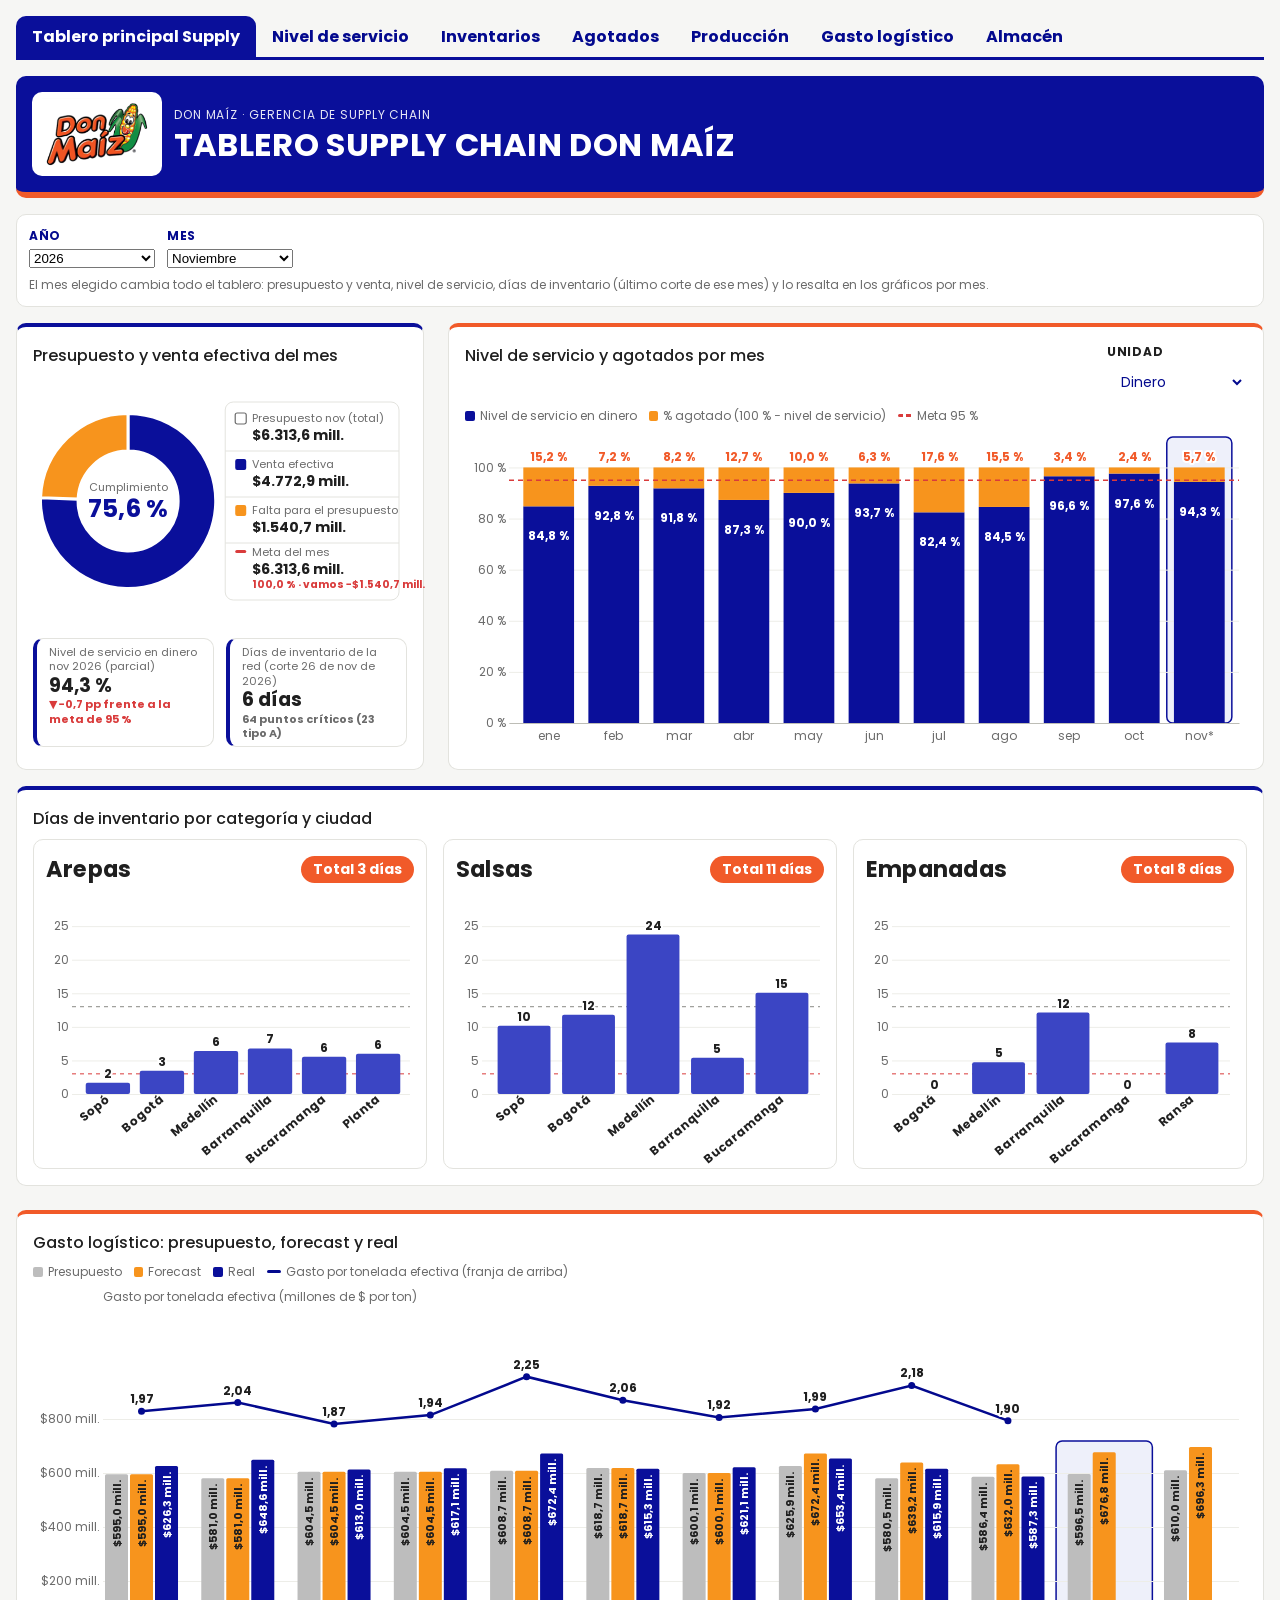
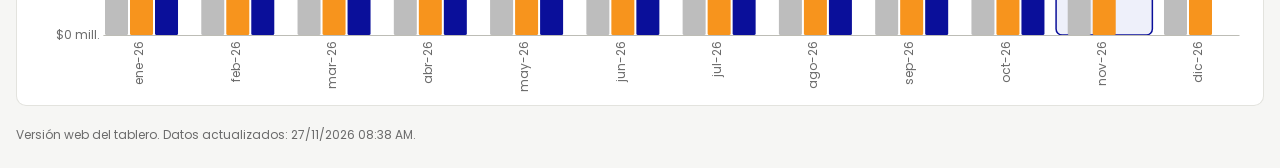
==== commit 55b2bdf6: "Datos del tablero al 27-nov-2026 (ventas, agotados y nivel de servicio) Co-Authored-By: Claude Opus " ====
--- a/index.html
+++ b/index.html
@@ -2748,6 +2748,6 @@
 </script>
 
 </div>
-<p class="web-foot">Versión web del tablero. Datos actualizados: 26/11/2026 11:07 AM.</p>
+<p class="web-foot">Versión web del tablero. Datos actualizados: 27/11/2026 08:38 AM.</p>
 </body>
 </html>
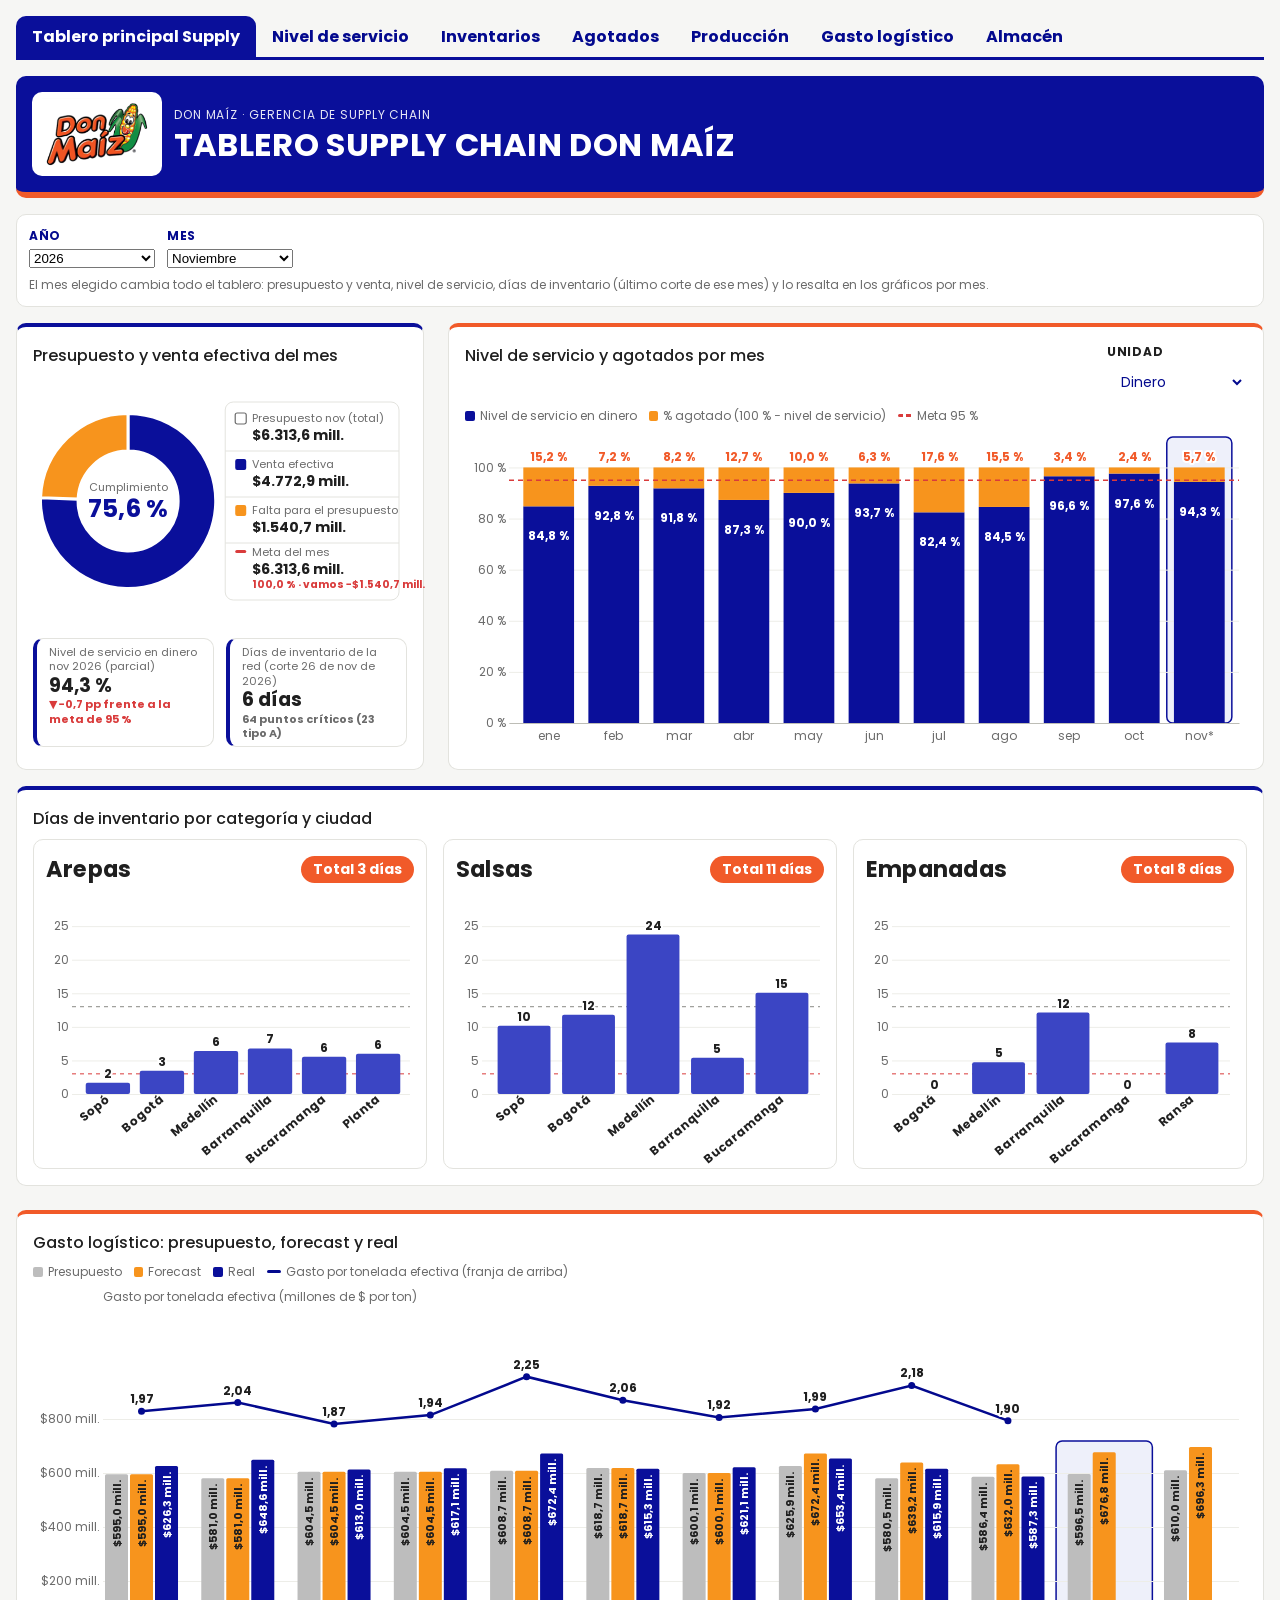
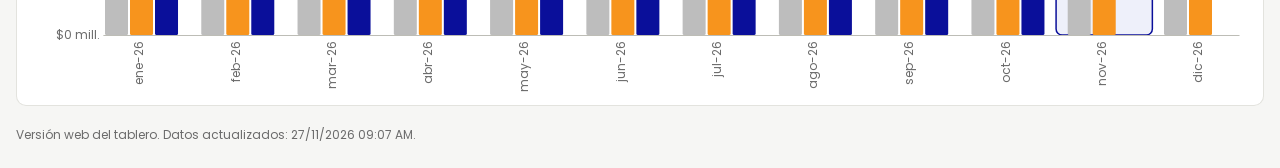
==== commit 55459d4a: "Nivel de servicio: subpestaña Ritmo de venta (forecast del mes vs cantidad facturada) - Nuevo datase" ====
--- a/index.html
+++ b/index.html
@@ -27,7 +27,7 @@
 <script>
 // Motor mínimo que replica el del tablero en Claude: datos (data/*.json), cálculos, filtros y dibujos marcados con data-draw.
 window.dash = (() => {
-  const DS = ["inventario", "produccion", "mps", "mps_estado", "agotados", "agotados_estado", "venta_mensual", "ns", "ns_estado", "gasto", "gasto_estado", "presupuesto", "presupuesto_estado", "ventas", "ventas_estado", "exportaciones", "ns_ref", "almacen_mp", "almacen_cavas", "almacen_estado"], data = {}, calcs = {}, draws = {}, onDatas = [], cache = {};
+  const DS = ["inventario", "produccion", "mps", "mps_estado", "agotados", "agotados_estado", "venta_mensual", "ns", "ns_estado", "gasto", "gasto_estado", "presupuesto", "presupuesto_estado", "ventas", "ventas_estado", "exportaciones", "ns_ref", "ritmo", "almacen_mp", "almacen_cavas", "almacen_estado"], data = {}, calcs = {}, draws = {}, onDatas = [], cache = {};
   let params = {"bods": [], "cat": "Nacional", "ciudades": [], "corte": null, "segs": []}, loaded = false, queued = false;
   const ok = (rows) => ({ status: 'ok', data: rows, columns: rows && rows[0] ? Object.keys(rows[0]) : [], meta: [], refreshing: false });
   const api = {
@@ -301,6 +301,7 @@
 :is(#ns-agotados, #agotados-top) .lc-table .lc-n { text-align: center; }
 :is(#ns-agotados, #agotados-top) .lc-pill { font-size: 12.5px; padding: 1px 8px; min-width: 3.4rem; }
 :is(#ns-agotados, #agotados-top) .lc-bar { height: 7px; }
+#rt-tabla .lc-box { max-height: 44rem; } #rt-tabla .lc-table { font-size: 14px; } #rt-tabla .lc-table td { padding: 5px 12px; } #rt-tabla td.lc-n { font-weight: 700; } #rt-tabla tfoot td { position: sticky; bottom: 0; z-index: 1; background: #E4E6F6; font-weight: 800; color: var(--dm-green-dk); border-top: 2px solid var(--dm-green); padding: 8px 12px; } .rt-tiles .dm-tile-v { font-size: 2rem; }
 :is(#ns-agotados, #agotados-top) tfoot td { position: sticky; bottom: 0; z-index: 1; background: #E4E6F6; font-weight: 800; font-size: 14.5px; color: var(--dm-green-dk); border-top: 2px solid var(--dm-green); padding: 8px 12px; }
 .al-sem { display: inline-block; border-radius: 999px; padding: 2px 10px; font-weight: 800; font-size: 11px; color: #FFFFFF; white-space: nowrap; }
 .al-cavas { display: grid; gap: var(--cds-gap-lg); grid-template-columns: repeat(2, minmax(0, 1fr)); }
@@ -784,6 +785,7 @@
 </section>
 
 <section class="dm-main" id="ns" role="tabpanel" hidden>
+<nav class="dm-tabs" role="tablist" aria-label="Subpestañas de Nivel de servicio"><button class="pr-tab" type="button" role="tab" data-sub="ns" aria-selected="false">Nivel de servicio</button><button class="pr-tab" type="button" role="tab" data-sub="ritmo" aria-selected="false">Ritmo de venta</button></nav>
 <div class="dm-strip mo-bar">
 <div class="dm-filters">
 <div class="dm-field dm-ms" data-ms="ns_anios"><span class="dm-flabel">Año</span>
@@ -827,6 +829,26 @@
 <colgroup><col style="width:5%"><col style="width:8%"><col><col style="width:12%"><col style="width:15%"><col style="width:18%"></colgroup>
 <thead><tr><th class="lc-c">#</th><th>Ref</th><th>Producto</th><th>Segmento</th><th class="lc-n">Agotado ($)</th><th>% del total</th></tr></thead>
 <tbody data-draw="ns-ag" data-source="ns ns_ref agotados"></tbody><tfoot data-draw="ns-ag-tot" data-source="ns ns_ref agotados"></tfoot></table></div></section>
+</section>
+
+<section class="dm-main" id="ritmo" role="tabpanel" hidden>
+<nav class="dm-tabs" role="tablist" aria-label="Subpestañas de Nivel de servicio"><button class="pr-tab" type="button" role="tab" data-sub="ns" aria-selected="false">Nivel de servicio</button><button class="pr-tab" type="button" role="tab" data-sub="ritmo" aria-selected="false">Ritmo de venta</button></nav>
+<div class="dm-strip mo-bar"><div class="dm-filters">
+<label class="dm-field"><span class="dm-flabel">Mes</span><select class="dm-select" data-draw="rt-sel-mes" data-source="ritmo" aria-label="Mes del forecast"></select></label>
+<label class="dm-field"><span class="dm-flabel">Canal</span><select class="dm-select" data-draw="rt-sel-canal" data-source="ritmo" aria-label="Canal"></select></label>
+</div></div>
+<div class="dm-tiles rt-tiles" data-draw="rt-kpis" data-source="ritmo ns_estado"></div>
+<div class="ag-fila2">
+<section class="dm-card" id="rt-canal"><h2 class="dm-h2">Forecast vs real por canal</h2><div class="dm-legend"><span><span class="dm-sw dm-sw-o"></span>Forecast</span><span><span class="dm-sw dm-sw-g"></span>Real facturado</span></div>
+<div class="dm-chart" data-draw="rt-canal" data-source="ritmo"></div></section>
+<section class="dm-card dm-card-o" id="rt-seg"><h2 class="dm-h2">Forecast vs real por segmento</h2><div class="dm-legend"><span><span class="dm-sw dm-sw-o"></span>Forecast</span><span><span class="dm-sw dm-sw-g"></span>Real facturado</span></div>
+<div class="dm-chart" data-draw="rt-seg" data-source="ritmo"></div></section>
+</div>
+<section class="dm-card" id="rt-tabla"><h2 class="dm-h2">Forecast vs real por referencia</h2>
+<div class="lc-box"><table class="lc-table">
+<colgroup><col style="width:4%"><col style="width:7%"><col><col style="width:11%"><col style="width:11%"><col style="width:11%"><col style="width:10%"><col style="width:11%"></colgroup>
+<thead><tr><th></th><th>Ref</th><th>Producto</th><th>Segmento</th><th class="lc-n">Forecast</th><th class="lc-n">Real</th><th class="lc-n">% cumpl.</th><th class="lc-n">Desviación</th></tr></thead>
+<tbody data-draw="rt-t" data-source="ritmo"></tbody><tfoot data-draw="rt-tot" data-source="ritmo"></tfoot></table></div></section>
 </section>
 
 <section class="dm-main" id="gasto" role="tabpanel" hidden>
@@ -1007,13 +1029,13 @@
 </script>
 
 <script>
-const SUBS = ['general', 'resumen'], MAINS = ['supply', 'inventarios', 'agotados', 'mps', 'otif', 'ns', 'gasto', 'almmp', 'almcav'];
+const SUBS = ['general', 'resumen'], MAINS = ['supply', 'inventarios', 'agotados', 'mps', 'otif', 'ns', 'ritmo', 'gasto', 'almmp', 'almcav'];
 const h0 = location.hash.slice(1);
 window.DMmain = SUBS.includes(h0) ? 'inventarios' : h0 === 'produccion' ? 'mps' : h0 === 'almacen' ? 'almmp' : MAINS.includes(h0) ? h0 : 'supply';
 window.DMtab = SUBS.includes(h0) ? h0 : 'general';
 const applyTab = () => {
 const inv = window.DMmain === 'inventarios';
-document.querySelectorAll('.dm-main-tab').forEach((b) => b.setAttribute('aria-selected', String(b.dataset.main === window.DMmain || (b.dataset.main === 'produccion' && (window.DMmain === 'mps' || window.DMmain === 'otif')) || (b.dataset.main === 'almacen' && (window.DMmain === 'almmp' || window.DMmain === 'almcav')))));
+document.querySelectorAll('.dm-main-tab').forEach((b) => b.setAttribute('aria-selected', String(b.dataset.main === window.DMmain || (b.dataset.main === 'produccion' && (window.DMmain === 'mps' || window.DMmain === 'otif')) || (b.dataset.main === 'almacen' && (window.DMmain === 'almmp' || window.DMmain === 'almcav')) || (b.dataset.main === 'ns' && window.DMmain === 'ritmo'))));
 document.querySelectorAll('.pr-tab').forEach((b) => b.setAttribute('aria-selected', String(b.dataset.sub === window.DMmain)));
 document.querySelectorAll('.dm-main').forEach((p) => { p.hidden = p.id !== window.DMmain; });
 document.querySelectorAll('.dm-tab').forEach((b) => b.setAttribute('aria-selected', String(b.dataset.tab === window.DMtab)));
@@ -1021,10 +1043,10 @@
 document.querySelectorAll('.dm-band .dm-filters, .dm-band .dm-take').forEach((el) => { el.hidden = !inv; });
 };
 document.querySelectorAll('.dm-main-tab').forEach((b) => b.addEventListener('click', () => {
-window.DMmain = b.dataset.main === 'produccion' ? (window.DMprod || 'mps') : b.dataset.main === 'almacen' ? (window.DMalm || 'almmp') : b.dataset.main; applyTab(); dash.setLink(window.DMmain === 'inventarios' ? window.DMtab : window.DMmain);
+window.DMmain = b.dataset.main === 'produccion' ? (window.DMprod || 'mps') : b.dataset.main === 'almacen' ? (window.DMalm || 'almmp') : b.dataset.main === 'ns' ? (window.DMnsv || 'ns') : b.dataset.main; applyTab(); dash.setLink(window.DMmain === 'inventarios' ? window.DMtab : window.DMmain);
 }));
 document.querySelectorAll('.dm-tab').forEach((b) => b.addEventListener('click', () => { window.DMtab = b.dataset.tab; applyTab(); dash.setLink(b.dataset.tab); }));
-document.querySelectorAll('.pr-tab').forEach((b) => b.addEventListener('click', () => { window.DMmain = b.dataset.sub; if (b.dataset.sub.startsWith('alm')) window.DMalm = b.dataset.sub; else window.DMprod = b.dataset.sub; applyTab(); dash.setLink(b.dataset.sub); }));
+document.querySelectorAll('.pr-tab').forEach((b) => b.addEventListener('click', () => { window.DMmain = b.dataset.sub; if (b.dataset.sub.startsWith('alm')) window.DMalm = b.dataset.sub; else if (b.dataset.sub === 'ns' || b.dataset.sub === 'ritmo') window.DMnsv = b.dataset.sub; else window.DMprod = b.dataset.sub; applyTab(); dash.setLink(b.dataset.sub); }));
 document.querySelectorAll('.dm-catsel').forEach((s) => s.addEventListener('change', () => dash.setParams({ cat: s.value })));
 dash.onData(() => {
 applyTab();
@@ -2042,11 +2064,8 @@
 return { META, MES, MC, list, ok, din, cant, eje, D, est, sel, anios, canales, porCanal, porAnio, ns, parcial, meses, ultCerrado, kTxt, kCorto, pct, nom, col, YCOL };
 })();
 
-dash.draw('ns-def2', (el) => { el.textContent = NS.din() ? 'valor facturado ÷ valor pedido' : 'unidades facturadas ÷ unidades pedidas'; });
 document.querySelectorAll('.ns-uni').forEach((s) => s.addEventListener('change', () => dash.setParams({ ns_uni: s.value === 'dinero' ? 'dinero' : null })));
 dash.onData(() => { const v = dash.params().ns_uni === 'dinero' ? 'dinero' : 'cant'; document.querySelectorAll('.ns-uni').forEach((s) => { s.value = v; }); });
-dash.draw('ns-archivo', (el) => { const e = NS.est(); el.textContent = e ? e.archivo : '—'; });
-dash.draw('ns-hasta', (el) => { const e = NS.est(); el.textContent = e ? NS.kTxt(e.ultimo_mes) + (NS.parcial(e.ultimo_mes) ? ' (mes en curso, parcial)' : '') : '—'; });
 
 const nsClose = () => { document.querySelectorAll('#ns .dm-ms-pop').forEach((p) => { p.hidden = true; }); document.querySelectorAll('#ns .dm-ms-btn').forEach((b) => b.setAttribute('aria-expanded', 'false')); };
 document.querySelectorAll('#ns .dm-ms').forEach((box) => {
@@ -2746,8 +2765,72 @@
 });
 });
 </script>
-
-</div>
-<p class="web-foot">Versión web del tablero. Datos actualizados: 27/11/2026 08:38 AM.</p>
+<script>
+// Tablero Supply Chain Don Maíz · subpestaña Ritmo de venta (Nivel de servicio). Forecast del mes vs cantidad facturada (dataset ritmo). 27-nov-2026.
+window.RT = (() => {
+const D = () => { const d = dash.data('ritmo'); return d.status === 'ok' && Array.isArray(d.data) ? d.data : null; };
+const meses = () => [...new Set((D() || []).map((r) => r.mes))].sort();
+const sel = () => { const R = D(); if (!R) return null; const ms = meses(), p = dash.params(), cr = ms.filter((m) => R.some((r) => r.mes === m && r.real > 0));
+const mes = ms.includes(p.rt_mes) ? p.rt_mes : cr[cr.length - 1] || ms[0], cs = [...new Set(R.filter((r) => r.mes === mes).map((r) => r.canal))].sort(), canal = cs.includes(p.rt_canal) ? p.rt_canal : '';
+return { mes, canal, cs, R: R.filter((r) => r.mes === mes && (!canal || r.canal === canal)) }; };
+const sum = (v) => ({ fc: d3.sum(v, (r) => r.fc), real: d3.sum(v, (r) => r.real) });
+const pct = (o) => (o.fc > 0 ? o.real / o.fc : null);
+const u = (v) => DM.f0.format(Math.round(v)), sg = (v) => (Math.round(v) > 0 ? '+' : Math.round(v) < 0 ? '−' : '') + u(Math.abs(v));
+const pt = (v) => (v == null ? 'Sin forecast' : DM.f1.format(v * 100) + ' %');
+const col = (v) => (v == null ? 'var(--color-fg-muted)' : v >= 0.95 ? 'var(--dm-ok)' : v >= 0.85 ? 'var(--dm-sob)' : 'var(--dm-crit)');
+const mesL = (k) => NS.MES[+k.slice(4) - 1] + ' ' + k.slice(0, 4);
+const grp = (R, key) => d3.rollups(R, sum, (r) => r[key]).map(([k, o]) => ({ k, ...o })).sort((a, b) => b.fc - a.fc || b.real - a.real);
+const filas = () => { const s = sel(); if (!s) return null;
+return d3.rollups(s.R, (v) => ({ ref: v[0].ref, desc: v[0].desc, seg: v[0].seg, ...sum(v), canales: v.slice().sort((a, b) => b.fc - a.fc || b.real - a.real) }), (r) => r.ref).map(([, o]) => o).sort((a, b) => b.fc - a.fc || b.real - a.real); };
+const bars = (el, items, label) => {
+el.replaceChildren(); if (!items.length) return;
+const W = el.clientWidth, H = 330, ml = 54, svg = d3.select(el).append('svg').attr('width', '100%').attr('viewBox', `0 0 ${W} ${H}`).attr('role', 'img').attr('aria-label', label);
+const x0 = d3.scaleBand(items.map((d) => d.k), [ml, W - 8]).padding(0.22), x1 = d3.scaleBand(['fc', 'real'], [0, x0.bandwidth()]).padding(0.06);
+const rot = Math.max(...items.map((d) => DM.textW(svg, NS.nom(d.k), 'dm-axis-t'))) + 6 > x0.step(), MB = rot ? 78 : 40;
+const y = d3.scaleLinear([0, (d3.max(items, (d) => Math.max(d.fc, d.real)) || 1) * 1.12], [H - MB, 22]).nice();
+svg.append('g').attr('transform', `translate(${ml},0)`).call(d3.axisLeft(y).ticks(5).tickSize(-(W - ml - 8)).tickFormat((v) => DM.fc.format(v))).call(DM.cleanAxis).call((g) => g.select('.domain').remove())
+.selectAll('text').style('font-weight', 700).style('fill', 'var(--color-fg)');
+const g = svg.append('g').attr('transform', `translate(0,${H - MB})`).call(d3.axisBottom(x0).tickSize(0).tickPadding(8).tickFormat((k) => NS.nom(k))).call(DM.cleanAxis);
+g.selectAll('text').style('font-weight', 800).style('font-size', '12px').style('fill', 'var(--color-fg)');
+if (rot) g.selectAll('text').attr('text-anchor', 'end').attr('dx', '-0.4em').attr('dy', '0.5em').attr('transform', 'rotate(-30)');
+items.forEach((d) => { const gg = svg.append('g').attr('transform', `translate(${x0(d.k)},0)`), p = pct(d);
+[['fc', 'var(--dm-orange-2)'], ['real', 'var(--dm-green)']].forEach(([s, c]) => gg.append('rect').attr('x', x1(s)).attr('width', x1.bandwidth()).attr('y', y(d[s])).attr('height', y(0) - y(d[s])).attr('rx', 2).style('fill', c));
+gg.append('text').attr('class', 'dm-val dm-halo').attr('text-anchor', 'middle').attr('x', x0.bandwidth() / 2).attr('y', y(Math.max(d.fc, d.real)) - 6).style('font-weight', 800).style('fill', col(p))
+.text(p == null ? 'Sin fcst' : DM.f0.format(p * 100) + ' %'); });
+const tip = DM.tipFor(el);
+svg.append('g').selectAll('rect').data(items).join('rect').attr('x', (d) => x0(d.k)).attr('width', x0.bandwidth()).attr('y', 0).attr('height', H - MB).attr('fill', 'transparent')
+.on('mousemove', (e, d) => DM.showTip(tip, el, x0(d.k) + x0.bandwidth() / 2, 30, [NS.nom(d.k), 'Forecast: ' + u(d.fc), 'Real: ' + u(d.real), 'Cumplimiento: ' + pt(pct(d)), 'Desviación: ' + sg(d.real - d.fc)]))
+.on('mouseleave', () => { tip.hidden = true; });
+};
+const celdas = (tr, o, pre) => { const c = (t, k, st) => { const td = document.createElement('td'); if (k) td.className = k; td.textContent = t; if (st) td.style.color = st; tr.append(td); return td; };
+pre(c); const p = pct(o), dv = Math.round(o.real - o.fc); c(u(o.fc), 'lc-n'); c(u(o.real), 'lc-n'); c(pt(p), 'lc-n', col(p)); c(sg(dv), 'lc-n', dv < 0 ? 'var(--dm-crit)' : dv > 0 ? 'var(--dm-ok)' : null); };
+return { D, meses, sel, sum, pct, u, sg, pt, col, mesL, grp, filas, bars, celdas };
+})();
+dash.draw('rt-sel-mes', (el) => { const s = RT.sel(); if (!s) { el.replaceChildren(); return; } el.replaceChildren(...RT.meses().map((k) => new Option(RT.mesL(k), k))); el.value = s.mes; el.onchange = () => dash.setParams({ rt_mes: el.value }); });
+dash.draw('rt-sel-canal', (el) => { const s = RT.sel(); if (!s) { el.replaceChildren(); return; } el.replaceChildren(new Option('Todos', ''), ...s.cs.map((c) => new Option(NS.nom(c), c))); el.value = s.canal; el.onchange = () => dash.setParams({ rt_canal: el.value || null }); });
+dash.draw('rt-kpis', (el) => {
+const s = RT.sel(); if (!s) { DM.fail(el, dash.data('ritmo').status); return; }
+const t = RT.sum(s.R), p = RT.pct(t), e = NS.est(), g = e && e.guardado && e.guardado.slice(0, 7).replace('-', '') === s.mes ? e.guardado : null, can = s.canal ? ' · ' + NS.nom(s.canal) : '';
+const tile = (l, v, d, c) => { const w = document.createElement('div'); w.className = 'dm-tile'; [[l, 'dm-tile-l'], [v, 'dm-tile-v'], [d, 'dm-tile-d']].forEach(([x, k]) => { const sp = document.createElement('span'); sp.className = k; sp.textContent = x; if (c && k === 'dm-tile-v') sp.style.color = c; w.append(sp); }); return w; };
+el.replaceChildren(tile('Total forecast del mes', RT.u(t.fc), 'Paquetes · ' + RT.mesL(s.mes) + can), tile('Cantidad facturada', RT.u(t.real), g ? 'Paquetes facturados al ' + DM.fDate(g) : 'Paquetes facturados' + can),
+tile('Cumplimiento del mes', RT.pt(p), 'Desviación: ' + RT.sg(t.real - t.fc) + ' paquetes', RT.col(p)));
+});
+dash.draw('rt-canal', (el) => { const s = RT.sel(); if (!s) { DM.fail(el, dash.data('ritmo').status); return; } RT.bars(el, RT.grp(s.R, 'canal'), 'Forecast vs real por canal'); });
+dash.draw('rt-seg', (el) => { const s = RT.sel(); if (!s) { DM.fail(el, dash.data('ritmo').status); return; } RT.bars(el, RT.grp(s.R, 'seg'), 'Forecast vs real por segmento'); });
+window.RTopen = window.RTopen || new Set();
+const rtT = (tb) => { tb.replaceChildren(); const F = RT.filas(); if (!F) return;
+F.forEach((r) => { const open = window.RTopen.has(r.ref), tr = document.createElement('tr'); tr.className = 'lc-row';
+RT.celdas(tr, r, (c) => { const b = c('', 'lc-c'), btn = document.createElement('button'); btn.type = 'button'; btn.className = 'iv-exp'; btn.textContent = open ? '−' : '+';
+btn.setAttribute('aria-expanded', String(open)); btn.setAttribute('aria-label', (open ? 'Ocultar' : 'Ver') + ' canales de ' + r.ref);
+btn.onclick = () => { if (open) window.RTopen.delete(r.ref); else window.RTopen.add(r.ref); rtT(tb); }; b.append(btn); c(r.ref, 'lc-ref'); c(r.desc).title = r.desc; c(NS.nom(r.seg)); });
+tb.append(tr);
+if (open) r.canales.forEach((x) => { const ch = document.createElement('tr'); ch.className = 'iv-child'; RT.celdas(ch, x, (c) => { c(''); c(NS.nom(x.canal), 'iv-city').colSpan = 3; }); tb.append(ch); });
+}); };
+dash.draw('rt-t', rtT);
+dash.draw('rt-tot', (tf) => { tf.replaceChildren(); const s = RT.sel(); if (!s) return; const tr = document.createElement('tr'); RT.celdas(tr, RT.sum(s.R), (c) => { c(''); c('Total · ' + RT.filas().length + ' referencias').colSpan = 3; }); tf.append(tr); });
+</script>
+
+</div>
+<p class="web-foot">Versión web del tablero. Datos actualizados: 27/11/2026 09:07 AM.</p>
 </body>
 </html>
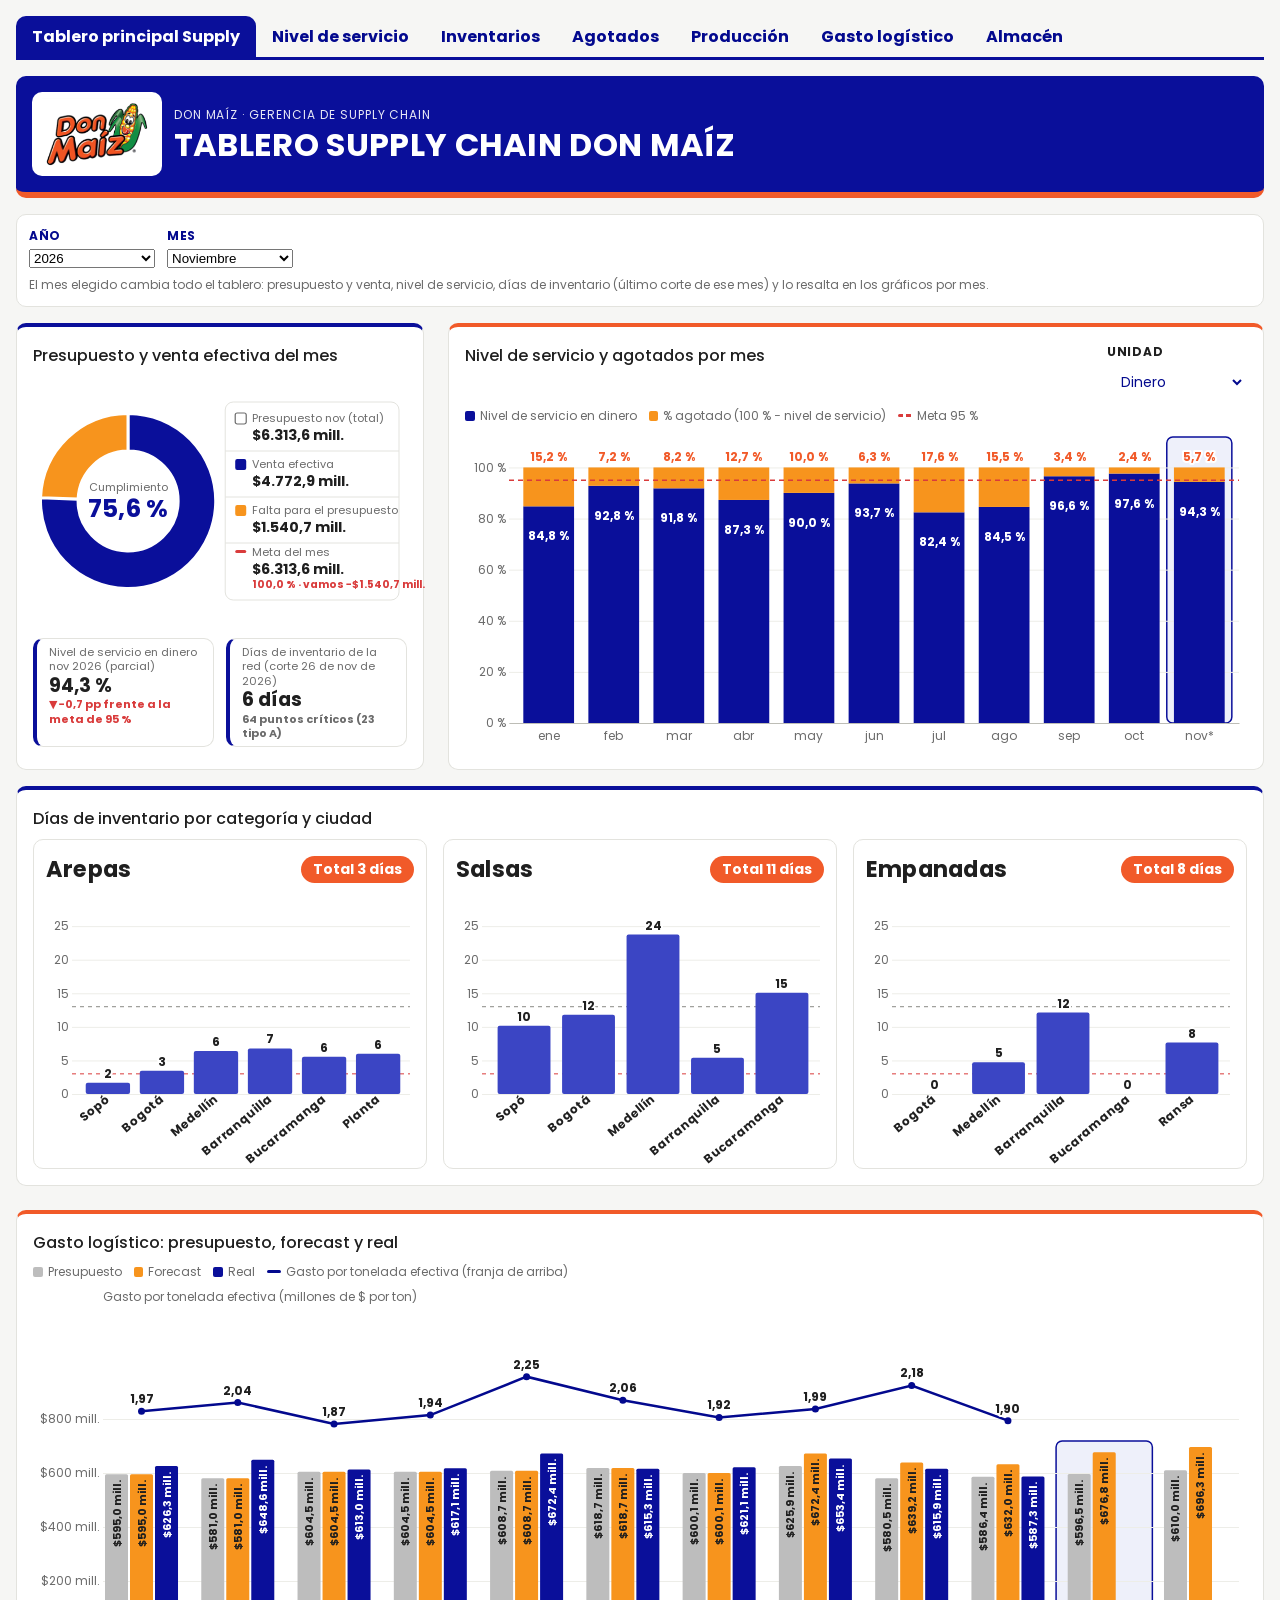
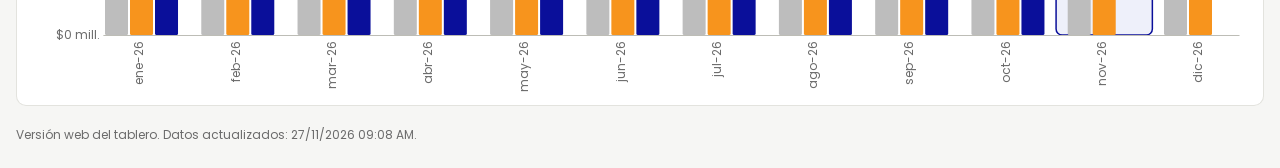
==== commit 84d0c987: "build_web: ritmo opcional en la carpeta de datos (se conserva el publicado), para que la tarea de la" ====
--- a/index.html
+++ b/index.html
@@ -2831,6 +2831,6 @@
 </script>
 
 </div>
-<p class="web-foot">Versión web del tablero. Datos actualizados: 27/11/2026 09:07 AM.</p>
+<p class="web-foot">Versión web del tablero. Datos actualizados: 27/11/2026 09:08 AM.</p>
 </body>
 </html>
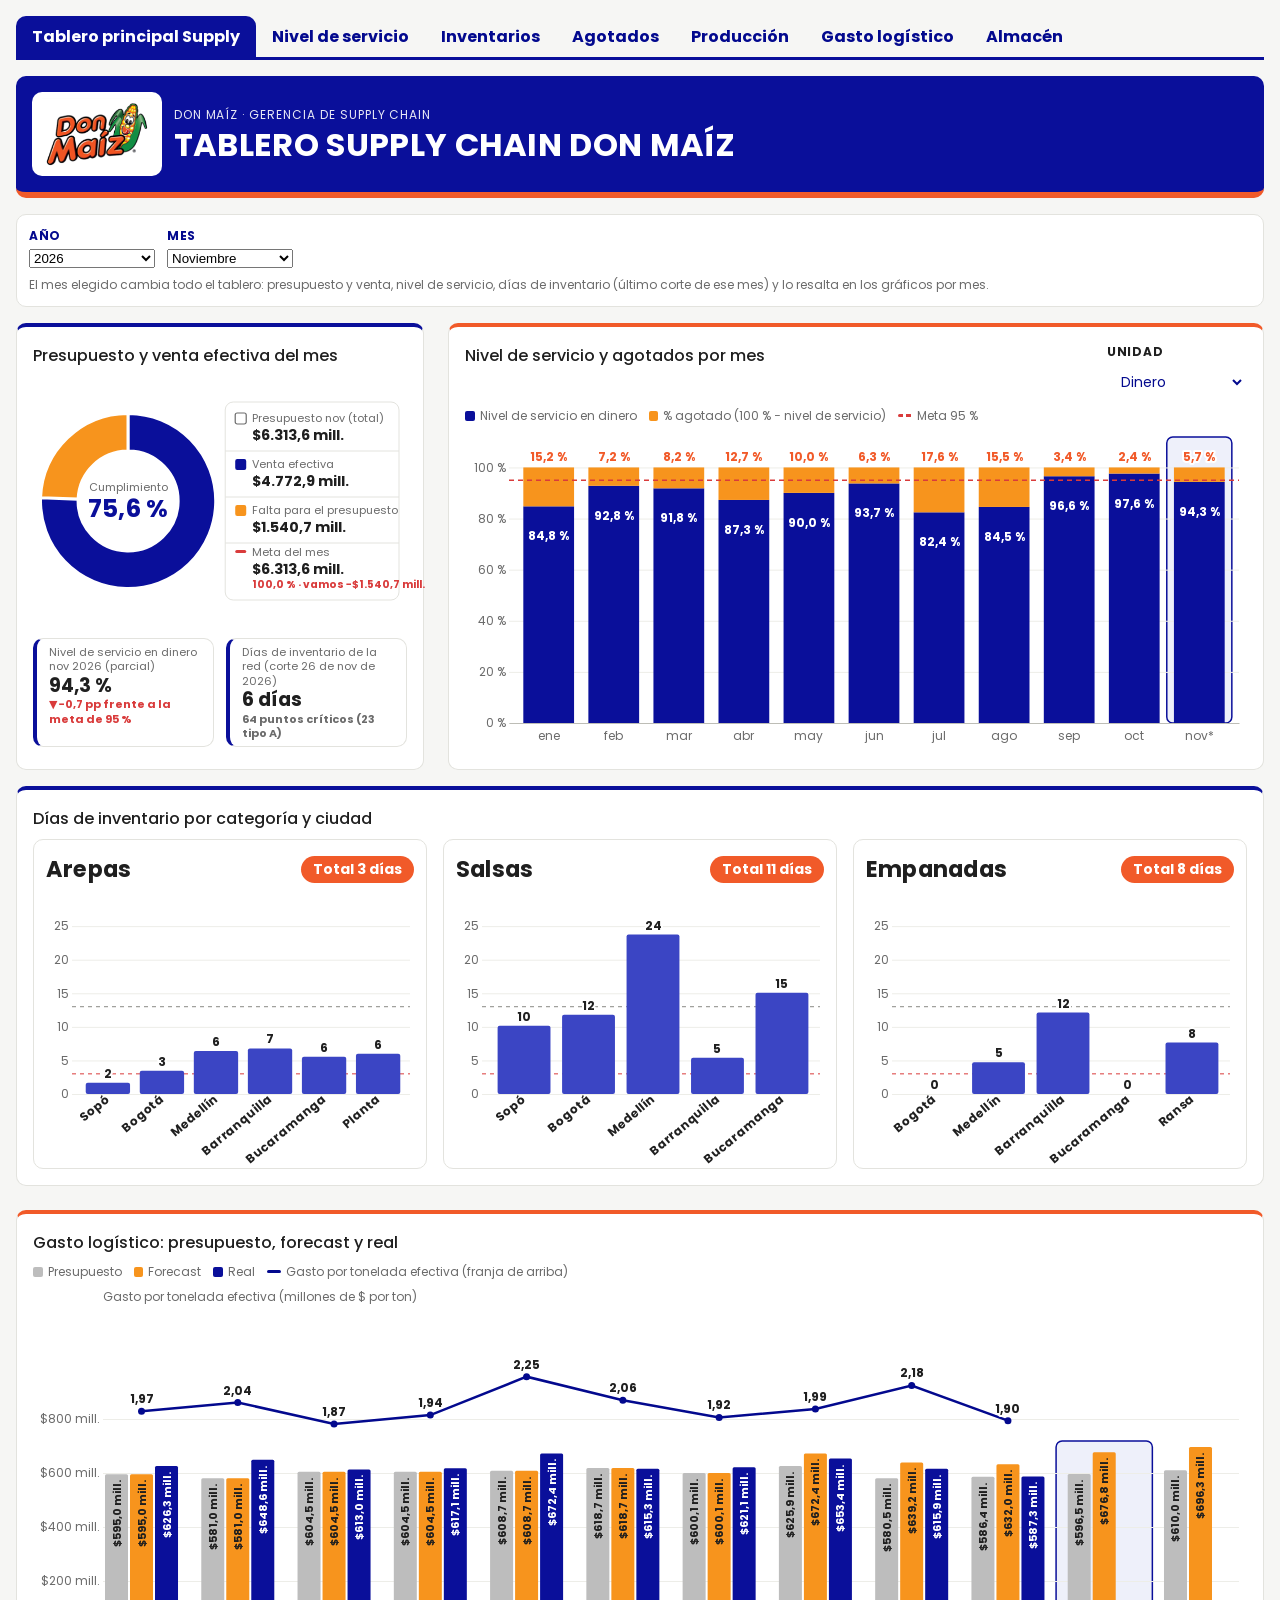
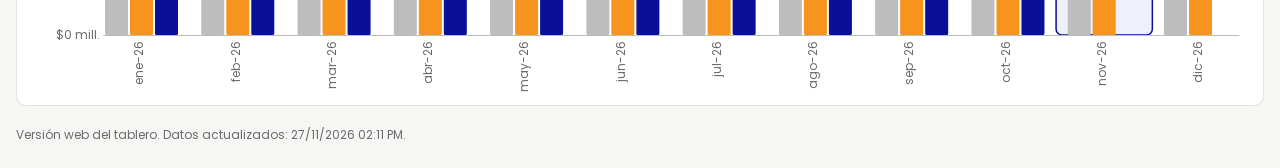
==== commit ef042055: "Ritmo de venta: filtros con buscador (canal, cliente, bodega, SKU), tablas por canal (cómo vamos), p" ====
--- a/index.html
+++ b/index.html
@@ -301,7 +301,6 @@
 :is(#ns-agotados, #agotados-top) .lc-table .lc-n { text-align: center; }
 :is(#ns-agotados, #agotados-top) .lc-pill { font-size: 12.5px; padding: 1px 8px; min-width: 3.4rem; }
 :is(#ns-agotados, #agotados-top) .lc-bar { height: 7px; }
-#rt-tabla .lc-box { max-height: 44rem; } #rt-tabla .lc-table { font-size: 14px; } #rt-tabla .lc-table td { padding: 5px 12px; } #rt-tabla td.lc-n { font-weight: 700; } #rt-tabla tfoot td { position: sticky; bottom: 0; z-index: 1; background: #E4E6F6; font-weight: 800; color: var(--dm-green-dk); border-top: 2px solid var(--dm-green); padding: 8px 12px; } .rt-tiles .dm-tile-v { font-size: 2rem; }
 :is(#ns-agotados, #agotados-top) tfoot td { position: sticky; bottom: 0; z-index: 1; background: #E4E6F6; font-weight: 800; font-size: 14.5px; color: var(--dm-green-dk); border-top: 2px solid var(--dm-green); padding: 8px 12px; }
 .al-sem { display: inline-block; border-radius: 999px; padding: 2px 10px; font-weight: 800; font-size: 11px; color: #FFFFFF; white-space: nowrap; }
 .al-cavas { display: grid; gap: var(--cds-gap-lg); grid-template-columns: repeat(2, minmax(0, 1fr)); }
@@ -835,7 +834,10 @@
 <nav class="dm-tabs" role="tablist" aria-label="Subpestañas de Nivel de servicio"><button class="pr-tab" type="button" role="tab" data-sub="ns" aria-selected="false">Nivel de servicio</button><button class="pr-tab" type="button" role="tab" data-sub="ritmo" aria-selected="false">Ritmo de venta</button></nav>
 <div class="dm-strip mo-bar"><div class="dm-filters">
 <label class="dm-field"><span class="dm-flabel">Mes</span><select class="dm-select" data-draw="rt-sel-mes" data-source="ritmo" aria-label="Mes del forecast"></select></label>
-<label class="dm-field"><span class="dm-flabel">Canal</span><select class="dm-select" data-draw="rt-sel-canal" data-source="ritmo" aria-label="Canal"></select></label>
+<label class="dm-field"><span class="dm-flabel">Canal</span><input class="dm-select rt-q" type="search" data-k="canal" list="rt-l-canal" placeholder="Todos" aria-label="Canal"><datalist id="rt-l-canal" data-draw="rt-l-canal" data-source="ritmo"></datalist></label>
+<label class="dm-field"><span class="dm-flabel">Cliente</span><input class="dm-select rt-q" type="search" data-k="cli" list="rt-l-cli" placeholder="Todos" aria-label="Cliente"><datalist id="rt-l-cli" data-draw="rt-l-cli" data-source="ritmo"></datalist></label>
+<label class="dm-field"><span class="dm-flabel">Bodega</span><input class="dm-select rt-q" type="search" data-k="bod" list="rt-l-bod" placeholder="Todas" aria-label="Bodega"><datalist id="rt-l-bod" data-draw="rt-l-bod" data-source="ritmo"></datalist></label>
+<label class="dm-field"><span class="dm-flabel">SKU</span><input class="dm-select rt-q" type="search" data-k="ref" list="rt-l-ref" placeholder="Buscar código o nombre" aria-label="SKU"><datalist id="rt-l-ref" data-draw="rt-l-ref" data-source="ritmo"></datalist></label>
 </div></div>
 <div class="dm-tiles rt-tiles" data-draw="rt-kpis" data-source="ritmo ns_estado"></div>
 <div class="ag-fila2">
@@ -844,11 +846,11 @@
 <section class="dm-card dm-card-o" id="rt-seg"><h2 class="dm-h2">Forecast vs real por segmento</h2><div class="dm-legend"><span><span class="dm-sw dm-sw-o"></span>Forecast</span><span><span class="dm-sw dm-sw-g"></span>Real facturado</span></div>
 <div class="dm-chart" data-draw="rt-seg" data-source="ritmo"></div></section>
 </div>
-<section class="dm-card" id="rt-tabla"><h2 class="dm-h2">Forecast vs real por referencia</h2>
-<div class="lc-box"><table class="lc-table">
-<colgroup><col style="width:4%"><col style="width:7%"><col><col style="width:11%"><col style="width:11%"><col style="width:11%"><col style="width:10%"><col style="width:11%"></colgroup>
-<thead><tr><th></th><th>Ref</th><th>Producto</th><th>Segmento</th><th class="lc-n">Forecast</th><th class="lc-n">Real</th><th class="lc-n">% cumpl.</th><th class="lc-n">Desviación</th></tr></thead>
-<tbody data-draw="rt-t" data-source="ritmo"></tbody><tfoot data-draw="rt-tot" data-source="ritmo"></tfoot></table></div></section>
+<div class="ag-fila2">
+<section class="dm-card" id="rt-t1"><h2 class="dm-h2">Por canal: cómo vamos</h2><div class="lc-box"><table class="lc-table"><thead><tr><th>Canal</th><th class="lc-n">Forecast</th><th class="lc-n">Real</th><th class="lc-n">Kilos</th><th class="lc-n">Cumplimiento</th><th class="lc-n">Cómo vamos</th><th class="lc-n">Brecha</th></tr></thead><tbody data-draw="rt-t1" data-source="ritmo"></tbody><tfoot data-draw="rt-t1f" data-source="ritmo"></tfoot></table></div></section>
+<section class="dm-card" id="rt-t2"><h2 class="dm-h2">Por cliente</h2><div class="lc-box"><table class="lc-table"><thead><tr><th></th><th>Cliente</th><th class="lc-n">Forecast</th><th class="lc-n">Real</th><th class="lc-n">Kilos</th><th class="lc-n">Cumplimiento</th></tr></thead><tbody data-draw="rt-t2" data-source="ritmo"></tbody><tfoot data-draw="rt-t2f" data-source="ritmo"></tfoot></table></div></section>
+</div>
+<section class="dm-card" id="rt-tabla"><h2 class="dm-h2">Por SKU</h2><div class="lc-box"><table class="lc-table"><thead><tr><th></th><th>Ref</th><th>Producto</th><th>Segmento</th><th class="lc-n">Forecast</th><th class="lc-n">Real</th><th class="lc-n">Kilos</th><th class="lc-n">% cumpl.</th><th class="lc-n">Desviación</th></tr></thead><tbody data-draw="rt-t" data-source="ritmo"></tbody><tfoot data-draw="rt-tot" data-source="ritmo"></tfoot></table></div></section>
 </section>
 
 <section class="dm-main" id="gasto" role="tabpanel" hidden>
@@ -924,13 +926,12 @@
 </div>
 
 <script>
+// Tablero Supply Chain Don Maíz · código base sacado de index.html el 27-nov-2026 (sin cambios) para liberar espacio en la página.
 document.addEventListener('click', (e) => {
 const btn = e.target.closest && e.target.closest('.dm-ms-btn'); if (!btn) return;
 const box = btn.closest('.dm-ms'), list = box && box.querySelector('.dm-ms-list'), f = list && window.DMms && window.DMms[list.dataset.draw];
 if (f) { try { f(list); } catch (err) { console.error(err); } }
 }, true);
-</script>
-<script>
 const DM_LIM_CRIT = 3;
 dash.calc('puntos', {
 inputs: ['inventario'],
@@ -2765,23 +2766,49 @@
 });
 });
 </script>
+<style>
+/* Tablero Supply Chain Don Maíz · subpestaña Ritmo de venta (27-nov-2026) */
+#ritmo .lc-box { max-height: 44rem; }
+#ritmo .lc-table { font-size: 14px; }
+#ritmo .lc-table td { padding: 5px 12px; }
+#ritmo td.lc-n { font-weight: 700; }
+#ritmo tfoot td { position: sticky; bottom: 0; z-index: 1; background: #E4E6F6; font-weight: 800; color: var(--dm-green-dk); border-top: 2px solid var(--dm-green); padding: 8px 12px; }
+#ritmo .rt-tiles .dm-tile-v { font-size: 2rem; }
+#ritmo input.rt-q { min-width: 11rem; }
+#ritmo input.rt-q[data-k="ref"], #ritmo input.rt-q[data-k="cli"] { min-width: 16rem; }
+#ritmo .iv-child td.iv-city { white-space: normal; }
+#rt-t1 .lc-table, #rt-t2 .lc-table { font-size: 13px; table-layout: auto; }
+#rt-t1 :is(td, th), #rt-t2 :is(td, th) { white-space: normal; overflow: visible; text-overflow: clip; padding-left: 8px; padding-right: 8px; }
+#rt-t2 th:first-child { width: 5%; }
+#rt-tabla th:nth-child(1) { width: 4%; } #rt-tabla th:nth-child(2) { width: 7%; } #rt-tabla th:nth-child(4) { width: 10%; }
+</style>
 <script>
-// Tablero Supply Chain Don Maíz · subpestaña Ritmo de venta (Nivel de servicio). Forecast del mes vs cantidad facturada (dataset ritmo). 27-nov-2026.
+// Tablero Supply Chain Don Maíz · subpestaña Ritmo de venta (Nivel de servicio). Forecast del mes vs cantidad facturada (dataset ritmo).
+// 27-nov-2026: filtros con buscador (canal, cliente, bodega, SKU), tablas por canal (con "Cómo vamos" = % de la cuota del canal acumulada hasta ayer),
+// por cliente (+ referencia y bodega) y por SKU (+ cliente y bodega).
 window.RT = (() => {
-const D = () => { const d = dash.data('ritmo'); return d.status === 'ok' && Array.isArray(d.data) ? d.data : null; };
-const meses = () => [...new Set((D() || []).map((r) => r.mes))].sort();
-const sel = () => { const R = D(); if (!R) return null; const ms = meses(), p = dash.params(), cr = ms.filter((m) => R.some((r) => r.mes === m && r.real > 0));
-const mes = ms.includes(p.rt_mes) ? p.rt_mes : cr[cr.length - 1] || ms[0], cs = [...new Set(R.filter((r) => r.mes === mes).map((r) => r.canal))].sort(), canal = cs.includes(p.rt_canal) ? p.rt_canal : '';
-return { mes, canal, cs, R: R.filter((r) => r.mes === mes && (!canal || r.canal === canal)) }; };
-const sum = (v) => ({ fc: d3.sum(v, (r) => r.fc), real: d3.sum(v, (r) => r.real) });
+const all = () => { const d = dash.data('ritmo'); return d.status === 'ok' && Array.isArray(d.data) ? d.data : null; };
+const V = () => { const a = all(); return a ? a.filter((r) => r.tipo !== 'c') : null; };
+const meses = () => [...new Set((V() || []).map((r) => r.mes))].sort();
+const norm = (s) => String(s || '').normalize('NFD').replace(/[̀-ͯ]/g, '').toLowerCase().trim();
+const lab = { canal: (r) => NS.nom(r.canal), cli: (r) => NS.nom(r.cli), bod: (r) => r.bod, ref: (r) => r.ref + ' · ' + r.desc };
+const KS = ['canal', 'cli', 'bod', 'ref'];
+const pasa = (r, p, sin) => KS.every((k) => { if (k === sin) return true; const q = norm(p['rt_' + k]); if (!q) return true; const t = norm(lab[k](r)); return t === q || t.includes(q); });
+const sel = (sin) => { const R = V(); if (!R) return null; const ms = meses(), p = dash.params(), cr = ms.filter((m) => R.some((r) => r.mes === m && r.real > 0));
+const mes = ms.includes(p.rt_mes) ? p.rt_mes : cr[cr.length - 1] || ms[0];
+return { mes, p, R: R.filter((r) => r.mes === mes && pasa(r, p, sin)) }; };
+const sum = (v) => ({ fc: d3.sum(v, (r) => r.fc), real: d3.sum(v, (r) => r.real), kg: d3.sum(v, (r) => r.kg || 0) });
 const pct = (o) => (o.fc > 0 ? o.real / o.fc : null);
 const u = (v) => DM.f0.format(Math.round(v)), sg = (v) => (Math.round(v) > 0 ? '+' : Math.round(v) < 0 ? '−' : '') + u(Math.abs(v));
 const pt = (v) => (v == null ? 'Sin forecast' : DM.f1.format(v * 100) + ' %');
 const col = (v) => (v == null ? 'var(--color-fg-muted)' : v >= 0.95 ? 'var(--dm-ok)' : v >= 0.85 ? 'var(--dm-sob)' : 'var(--dm-crit)');
 const mesL = (k) => NS.MES[+k.slice(4) - 1] + ' ' + k.slice(0, 4);
+// "Cómo vamos": % de la cuota del mes acumulada hasta ayer (hora Colombia). Mes ya cerrado = 100 %; mes futuro = 0 %; sin cuota = null.
+const ayer = () => { const d = new Date(Date.now() - 5 * 3600e3 - 864e5); return d.toISOString().slice(0, 10); };
+const como = (mes, canales) => { const a = all(); if (!a) return null; const c = a.filter((r) => r.tipo === 'c' && r.mes === mes && (!canales || canales.includes(r.canal)));
+const t = d3.sum(c, (r) => r.cv); if (!(t > 0)) return null; const y = ayer(), ym = y.slice(0, 7).replace('-', '');
+if (mes < ym) return 1; if (mes > ym) return 0; return d3.sum(c.filter((r) => r.fecha <= y), (r) => r.cv) / t; };
 const grp = (R, key) => d3.rollups(R, sum, (r) => r[key]).map(([k, o]) => ({ k, ...o })).sort((a, b) => b.fc - a.fc || b.real - a.real);
-const filas = () => { const s = sel(); if (!s) return null;
-return d3.rollups(s.R, (v) => ({ ref: v[0].ref, desc: v[0].desc, seg: v[0].seg, ...sum(v), canales: v.slice().sort((a, b) => b.fc - a.fc || b.real - a.real) }), (r) => r.ref).map(([, o]) => o).sort((a, b) => b.fc - a.fc || b.real - a.real); };
 const bars = (el, items, label) => {
 el.replaceChildren(); if (!items.length) return;
 const W = el.clientWidth, H = 330, ml = 54, svg = d3.select(el).append('svg').attr('width', '100%').attr('viewBox', `0 0 ${W} ${H}`).attr('role', 'img').attr('aria-label', label);
@@ -2802,35 +2829,58 @@
 .on('mousemove', (e, d) => DM.showTip(tip, el, x0(d.k) + x0.bandwidth() / 2, 30, [NS.nom(d.k), 'Forecast: ' + u(d.fc), 'Real: ' + u(d.real), 'Cumplimiento: ' + pt(pct(d)), 'Desviación: ' + sg(d.real - d.fc)]))
 .on('mouseleave', () => { tip.hidden = true; });
 };
-const celdas = (tr, o, pre) => { const c = (t, k, st) => { const td = document.createElement('td'); if (k) td.className = k; td.textContent = t; if (st) td.style.color = st; tr.append(td); return td; };
-pre(c); const p = pct(o), dv = Math.round(o.real - o.fc); c(u(o.fc), 'lc-n'); c(u(o.real), 'lc-n'); c(pt(p), 'lc-n', col(p)); c(sg(dv), 'lc-n', dv < 0 ? 'var(--dm-crit)' : dv > 0 ? 'var(--dm-ok)' : null); };
-return { D, meses, sel, sum, pct, u, sg, pt, col, mesL, grp, filas, bars, celdas };
+// Celdas de una fila: pre() pone las primeras columnas; luego forecast, real, kilos, % y (opcional) desviación.
+const celdas = (tr, o, pre, desv) => { const c = (t, k, st) => { const td = document.createElement('td'); if (k) td.className = k; td.textContent = t; if (st) td.style.color = st; tr.append(td); return td; };
+pre(c); const p = pct(o); c(u(o.fc), 'lc-n'); c(u(o.real), 'lc-n'); c(u(o.kg), 'lc-n'); c(pt(p), 'lc-n', col(p));
+if (desv) { const dv = Math.round(o.real - o.fc); c(sg(dv), 'lc-n', dv < 0 ? 'var(--dm-crit)' : dv > 0 ? 'var(--dm-ok)' : null); } return c; };
+const btn = (set, key, txt, redraw) => { const open = set.has(key), b = document.createElement('button'); b.type = 'button'; b.className = 'iv-exp'; b.textContent = open ? '−' : '+';
+b.setAttribute('aria-expanded', String(open)); b.setAttribute('aria-label', (open ? 'Ocultar ' : 'Ver ') + txt); b.onclick = () => { if (open) set.delete(key); else set.add(key); redraw(); }; return b; };
+return { all, V, meses, sel, sum, pct, u, sg, pt, col, mesL, como, grp, bars, celdas, btn, lab, KS, norm };
 })();
+window.RTopen = window.RTopen || { cli: new Set(), ref: new Set() };
+// Filtros con buscador: <input type="search" list=…> en la página; aquí se dibujan las opciones (datalist) y se escucha el cambio.
 dash.draw('rt-sel-mes', (el) => { const s = RT.sel(); if (!s) { el.replaceChildren(); return; } el.replaceChildren(...RT.meses().map((k) => new Option(RT.mesL(k), k))); el.value = s.mes; el.onchange = () => dash.setParams({ rt_mes: el.value }); });
-dash.draw('rt-sel-canal', (el) => { const s = RT.sel(); if (!s) { el.replaceChildren(); return; } el.replaceChildren(new Option('Todos', ''), ...s.cs.map((c) => new Option(NS.nom(c), c))); el.value = s.canal; el.onchange = () => dash.setParams({ rt_canal: el.value || null }); });
+RT.KS.forEach((k) => dash.draw('rt-l-' + k, (dl) => { const s = RT.sel(k); if (!s) { dl.replaceChildren(); return; }
+const ops = [...new Set(s.R.map(RT.lab[k]))].sort((a, b) => a.localeCompare(b, 'es', { numeric: true })); dl.replaceChildren(...ops.map((t) => new Option(t)));
+document.querySelectorAll(`input.rt-q[data-k="${k}"]`).forEach((i) => { if (document.activeElement !== i) i.value = s.p['rt_' + k] || ''; }); }));
+document.querySelectorAll('input.rt-q').forEach((i) => { const set = () => dash.setParams({ ['rt_' + i.dataset.k]: i.value.trim() || null }); i.addEventListener('change', set); i.addEventListener('search', set); });
 dash.draw('rt-kpis', (el) => {
 const s = RT.sel(); if (!s) { DM.fail(el, dash.data('ritmo').status); return; }
-const t = RT.sum(s.R), p = RT.pct(t), e = NS.est(), g = e && e.guardado && e.guardado.slice(0, 7).replace('-', '') === s.mes ? e.guardado : null, can = s.canal ? ' · ' + NS.nom(s.canal) : '';
+const t = RT.sum(s.R), p = RT.pct(t), e = NS.est(), g = e && e.guardado && e.guardado.slice(0, 7).replace('-', '') === s.mes ? e.guardado : null;
 const tile = (l, v, d, c) => { const w = document.createElement('div'); w.className = 'dm-tile'; [[l, 'dm-tile-l'], [v, 'dm-tile-v'], [d, 'dm-tile-d']].forEach(([x, k]) => { const sp = document.createElement('span'); sp.className = k; sp.textContent = x; if (c && k === 'dm-tile-v') sp.style.color = c; w.append(sp); }); return w; };
-el.replaceChildren(tile('Total forecast del mes', RT.u(t.fc), 'Paquetes · ' + RT.mesL(s.mes) + can), tile('Cantidad facturada', RT.u(t.real), g ? 'Paquetes facturados al ' + DM.fDate(g) : 'Paquetes facturados' + can),
+el.replaceChildren(tile('Total forecast del mes', RT.u(t.fc), 'Paquetes · ' + RT.mesL(s.mes)), tile('Cantidad facturada', RT.u(t.real), (g ? 'Paquetes facturados al ' + DM.fDate(g) : 'Paquetes facturados') + ' · ' + RT.u(t.kg) + ' kg'),
 tile('Cumplimiento del mes', RT.pt(p), 'Desviación: ' + RT.sg(t.real - t.fc) + ' paquetes', RT.col(p)));
 });
 dash.draw('rt-canal', (el) => { const s = RT.sel(); if (!s) { DM.fail(el, dash.data('ritmo').status); return; } RT.bars(el, RT.grp(s.R, 'canal'), 'Forecast vs real por canal'); });
 dash.draw('rt-seg', (el) => { const s = RT.sel(); if (!s) { DM.fail(el, dash.data('ritmo').status); return; } RT.bars(el, RT.grp(s.R, 'seg'), 'Forecast vs real por segmento'); });
-window.RTopen = window.RTopen || new Set();
-const rtT = (tb) => { tb.replaceChildren(); const F = RT.filas(); if (!F) return;
-F.forEach((r) => { const open = window.RTopen.has(r.ref), tr = document.createElement('tr'); tr.className = 'lc-row';
-RT.celdas(tr, r, (c) => { const b = c('', 'lc-c'), btn = document.createElement('button'); btn.type = 'button'; btn.className = 'iv-exp'; btn.textContent = open ? '−' : '+';
-btn.setAttribute('aria-expanded', String(open)); btn.setAttribute('aria-label', (open ? 'Ocultar' : 'Ver') + ' canales de ' + r.ref);
-btn.onclick = () => { if (open) window.RTopen.delete(r.ref); else window.RTopen.add(r.ref); rtT(tb); }; b.append(btn); c(r.ref, 'lc-ref'); c(r.desc).title = r.desc; c(NS.nom(r.seg)); });
-tb.append(tr);
-if (open) r.canales.forEach((x) => { const ch = document.createElement('tr'); ch.className = 'iv-child'; RT.celdas(ch, x, (c) => { c(''); c(NS.nom(x.canal), 'iv-city').colSpan = 3; }); tb.append(ch); });
-}); };
-dash.draw('rt-t', rtT);
-dash.draw('rt-tot', (tf) => { tf.replaceChildren(); const s = RT.sel(); if (!s) return; const tr = document.createElement('tr'); RT.celdas(tr, RT.sum(s.R), (c) => { c(''); c('Total · ' + RT.filas().length + ' referencias').colSpan = 3; }); tf.append(tr); });
+// Tabla 1 · por canal, con "Cómo vamos" y brecha (cumplimiento − cómo vamos).
+const rtCv = (tr, o, cv, c) => { const p = RT.pct(o); c(cv == null ? '—' : DM.f1.format(cv * 100) + ' %', 'lc-n');
+const b = p == null || cv == null ? null : p - cv; c(b == null ? '—' : (b >= 0 ? '+' : '−') + DM.f1.format(Math.abs(b) * 100) + ' pp', 'lc-n', b == null ? null : b >= 0 ? 'var(--dm-ok)' : 'var(--dm-crit)'); };
+dash.draw('rt-t1', (tb) => { tb.replaceChildren(); const s = RT.sel(); if (!s) return;
+RT.grp(s.R, 'canal').forEach((o) => { const tr = document.createElement('tr'); tr.className = 'lc-row'; const cv = RT.como(s.mes, [o.k]); rtCv(tr, o, cv, RT.celdas(tr, o, (c) => c(NS.nom(o.k), 'lc-ref'))); tb.append(tr); }); });
+dash.draw('rt-t1f', (tf) => { tf.replaceChildren(); const s = RT.sel(); if (!s) return; const tr = document.createElement('tr'), cs = [...new Set(s.R.map((r) => r.canal))];
+rtCv(tr, RT.sum(s.R), RT.como(s.mes, cs), RT.celdas(tr, RT.sum(s.R), (c) => c('Total'))); tf.append(tr); });
+// Tabla 2 · por cliente (en Moderno, la cadena; en los demás, el canal) con + por referencia y bodega.
+const rtT2 = (tb) => { tb.replaceChildren(); const s = RT.sel(); if (!s) return; const O = window.RTopen.cli;
+d3.rollups(s.R, (v) => v, (r) => RT.lab.cli(r)).map(([k, v]) => ({ k, v, ...RT.sum(v) })).sort((a, b) => b.fc - a.fc || b.real - a.real).forEach((o) => {
+const tr = document.createElement('tr'); tr.className = 'lc-row'; RT.celdas(tr, o, (c) => { c('', 'lc-c').append(RT.btn(O, o.k, 'referencias de ' + o.k, () => rtT2(tb))); c(o.k, 'lc-ref'); }); tb.append(tr);
+if (O.has(o.k)) o.v.slice().sort((a, b) => b.fc - a.fc || b.real - a.real).forEach((x) => { const ch = document.createElement('tr'); ch.className = 'iv-child';
+RT.celdas(ch, x, (c) => { c(''); c(x.ref + ' · ' + x.desc + ' — ' + x.bod, 'iv-city').title = x.desc; }); tb.append(ch); }); }); };
+dash.draw('rt-t2', rtT2);
+dash.draw('rt-t2f', (tf) => { tf.replaceChildren(); const s = RT.sel(); if (!s) return; const tr = document.createElement('tr'); RT.celdas(tr, RT.sum(s.R), (c) => { c(''); c('Total'); }); tf.append(tr); });
+// Tabla 3 · por SKU con + por cliente y bodega.
+const rtT3 = (tb) => { tb.replaceChildren(); const s = RT.sel(); if (!s) return; const O = window.RTopen.ref;
+d3.rollups(s.R, (v) => v, (r) => r.ref).map(([k, v]) => ({ k, v, desc: v[0].desc, seg: v[0].seg, ...RT.sum(v) })).sort((a, b) => b.fc - a.fc || b.real - a.real).forEach((o) => {
+const tr = document.createElement('tr'); tr.className = 'lc-row';
+RT.celdas(tr, o, (c) => { c('', 'lc-c').append(RT.btn(O, o.k, 'clientes y bodegas de ' + o.k, () => rtT3(tb))); c(o.k, 'lc-ref'); c(o.desc).title = o.desc; c(NS.nom(o.seg)); }, true); tb.append(tr);
+if (O.has(o.k)) o.v.slice().sort((a, b) => b.fc - a.fc || b.real - a.real).forEach((x) => { const ch = document.createElement('tr'); ch.className = 'iv-child';
+RT.celdas(ch, x, (c) => { c(''); c(RT.lab.cli(x) + ' — ' + x.bod, 'iv-city').colSpan = 3; }, true); tb.append(ch); }); }); };
+dash.draw('rt-t', rtT3);
+dash.draw('rt-tot', (tf) => { tf.replaceChildren(); const s = RT.sel(); if (!s) return; const tr = document.createElement('tr');
+RT.celdas(tr, RT.sum(s.R), (c) => { c(''); c('Total · ' + new Set(s.R.map((r) => r.ref)).size + ' referencias').colSpan = 3; }, true); tf.append(tr); });
 </script>
 
 </div>
-<p class="web-foot">Versión web del tablero. Datos actualizados: 27/11/2026 09:08 AM.</p>
+<p class="web-foot">Versión web del tablero. Datos actualizados: 27/11/2026 02:11 PM.</p>
 </body>
 </html>
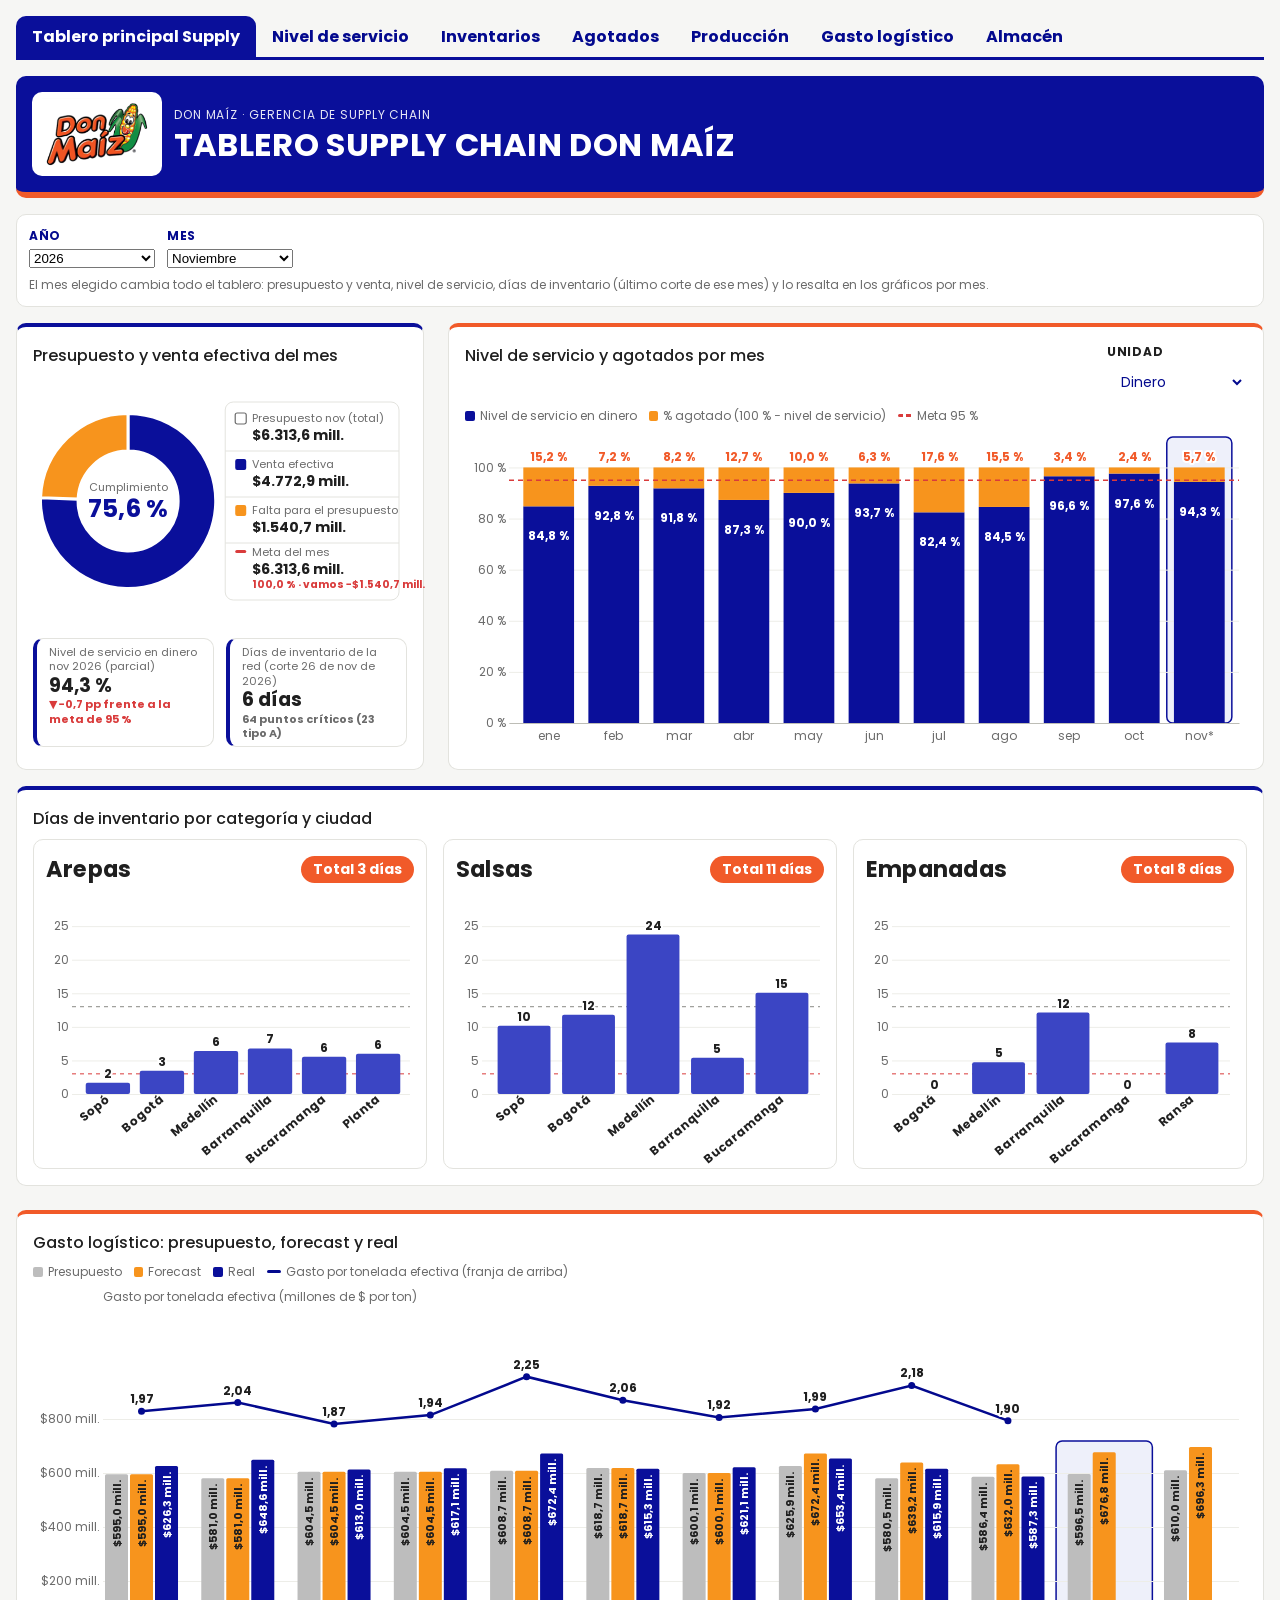
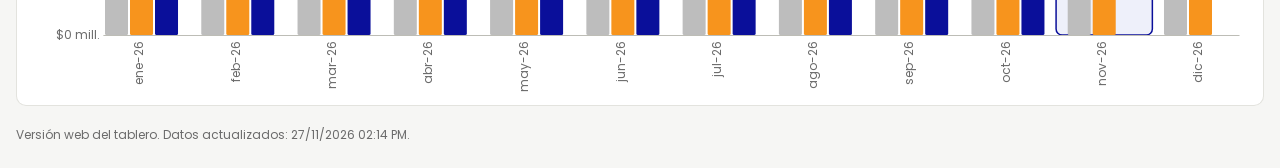
==== commit f7550898: "Ritmo de venta: corrige tablas por cliente y por SKU cuando el navegador conservaba la variable de l" ====
--- a/index.html
+++ b/index.html
@@ -2837,7 +2837,7 @@
 b.setAttribute('aria-expanded', String(open)); b.setAttribute('aria-label', (open ? 'Ocultar ' : 'Ver ') + txt); b.onclick = () => { if (open) set.delete(key); else set.add(key); redraw(); }; return b; };
 return { all, V, meses, sel, sum, pct, u, sg, pt, col, mesL, como, grp, bars, celdas, btn, lab, KS, norm };
 })();
-window.RTopen = window.RTopen || { cli: new Set(), ref: new Set() };
+if (!window.RTopen || !window.RTopen.cli || !window.RTopen.ref) window.RTopen = { cli: new Set(), ref: new Set() };
 // Filtros con buscador: <input type="search" list=…> en la página; aquí se dibujan las opciones (datalist) y se escucha el cambio.
 dash.draw('rt-sel-mes', (el) => { const s = RT.sel(); if (!s) { el.replaceChildren(); return; } el.replaceChildren(...RT.meses().map((k) => new Option(RT.mesL(k), k))); el.value = s.mes; el.onchange = () => dash.setParams({ rt_mes: el.value }); });
 RT.KS.forEach((k) => dash.draw('rt-l-' + k, (dl) => { const s = RT.sel(k); if (!s) { dl.replaceChildren(); return; }
@@ -2881,6 +2881,6 @@
 </script>
 
 </div>
-<p class="web-foot">Versión web del tablero. Datos actualizados: 27/11/2026 02:11 PM.</p>
+<p class="web-foot">Versión web del tablero. Datos actualizados: 27/11/2026 02:14 PM.</p>
 </body>
 </html>
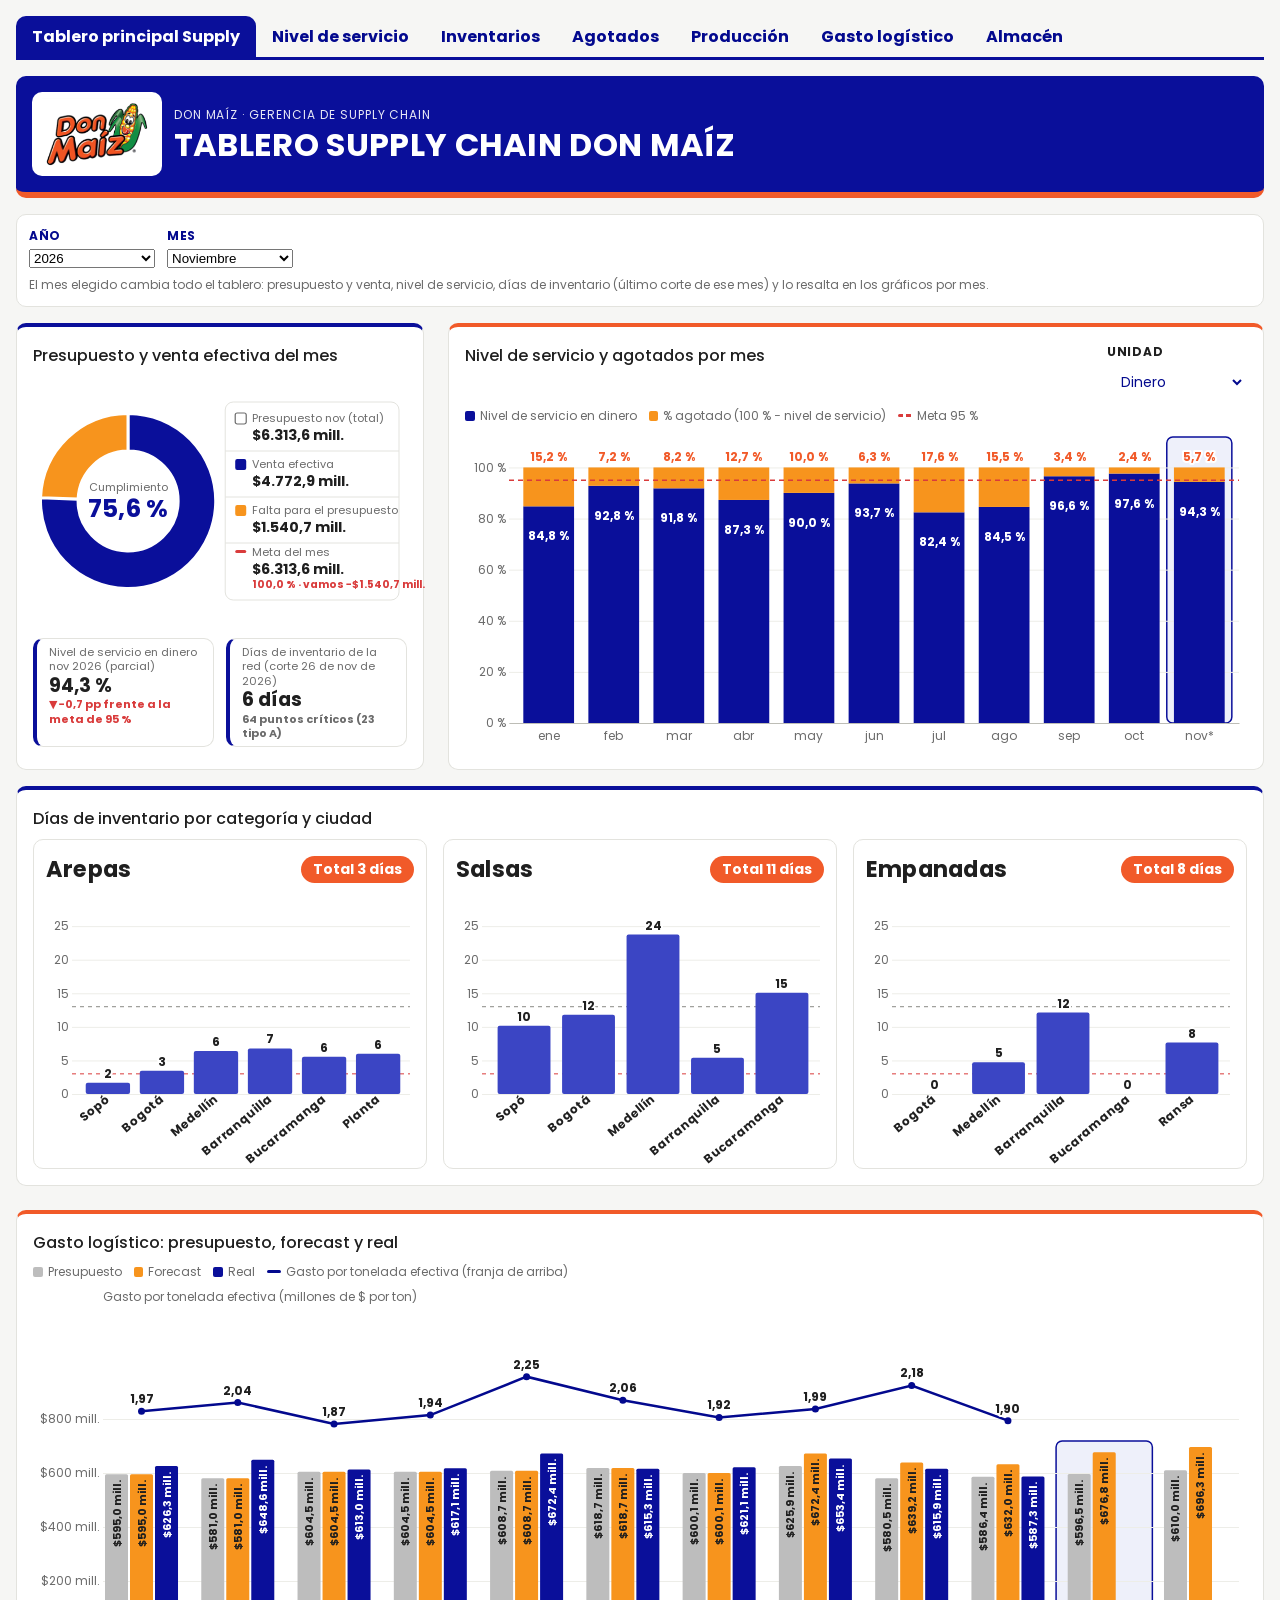
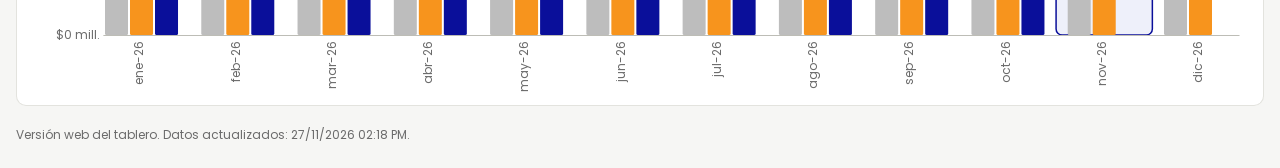
==== commit 13248f2d: "Ritmo de venta: columna Falta (forecast − real) en las tres tablas y buscador de código en la tabla " ====
--- a/index.html
+++ b/index.html
@@ -847,10 +847,10 @@
 <div class="dm-chart" data-draw="rt-seg" data-source="ritmo"></div></section>
 </div>
 <div class="ag-fila2">
-<section class="dm-card" id="rt-t1"><h2 class="dm-h2">Por canal: cómo vamos</h2><div class="lc-box"><table class="lc-table"><thead><tr><th>Canal</th><th class="lc-n">Forecast</th><th class="lc-n">Real</th><th class="lc-n">Kilos</th><th class="lc-n">Cumplimiento</th><th class="lc-n">Cómo vamos</th><th class="lc-n">Brecha</th></tr></thead><tbody data-draw="rt-t1" data-source="ritmo"></tbody><tfoot data-draw="rt-t1f" data-source="ritmo"></tfoot></table></div></section>
-<section class="dm-card" id="rt-t2"><h2 class="dm-h2">Por cliente</h2><div class="lc-box"><table class="lc-table"><thead><tr><th></th><th>Cliente</th><th class="lc-n">Forecast</th><th class="lc-n">Real</th><th class="lc-n">Kilos</th><th class="lc-n">Cumplimiento</th></tr></thead><tbody data-draw="rt-t2" data-source="ritmo"></tbody><tfoot data-draw="rt-t2f" data-source="ritmo"></tfoot></table></div></section>
-</div>
-<section class="dm-card" id="rt-tabla"><h2 class="dm-h2">Por SKU</h2><div class="lc-box"><table class="lc-table"><thead><tr><th></th><th>Ref</th><th>Producto</th><th>Segmento</th><th class="lc-n">Forecast</th><th class="lc-n">Real</th><th class="lc-n">Kilos</th><th class="lc-n">% cumpl.</th><th class="lc-n">Desviación</th></tr></thead><tbody data-draw="rt-t" data-source="ritmo"></tbody><tfoot data-draw="rt-tot" data-source="ritmo"></tfoot></table></div></section>
+<section class="dm-card" id="rt-t1"><h2 class="dm-h2">Por canal: cómo vamos</h2><div class="lc-box"><table class="lc-table"><thead><tr><th>Canal</th><th class="lc-n">Forecast</th><th class="lc-n">Real</th><th class="lc-n">Kilos</th><th class="lc-n">Cumplimiento</th><th class="lc-n">Falta</th><th class="lc-n">Cómo vamos</th><th class="lc-n">Brecha</th></tr></thead><tbody data-draw="rt-t1" data-source="ritmo"></tbody><tfoot data-draw="rt-t1f" data-source="ritmo"></tfoot></table></div></section>
+<section class="dm-card" id="rt-t2"><h2 class="dm-h2">Por cliente</h2><div class="lc-box"><table class="lc-table"><thead><tr><th></th><th>Cliente</th><th class="lc-n">Forecast</th><th class="lc-n">Real</th><th class="lc-n">Kilos</th><th class="lc-n">Cumplimiento</th><th class="lc-n">Falta</th></tr></thead><tbody data-draw="rt-t2" data-source="ritmo"></tbody><tfoot data-draw="rt-t2f" data-source="ritmo"></tfoot></table></div></section>
+</div>
+<section class="dm-card" id="rt-tabla"><h2 class="dm-h2">Por SKU</h2><input class="dm-select rt-qt" type="search" placeholder="Buscar código o nombre" aria-label="Buscar en la tabla por SKU"><div class="lc-box"><table class="lc-table"><thead><tr><th></th><th>Ref</th><th>Producto</th><th>Segmento</th><th class="lc-n">Forecast</th><th class="lc-n">Real</th><th class="lc-n">Kilos</th><th class="lc-n">% cumpl.</th><th class="lc-n">Falta</th><th class="lc-n">Desviación</th></tr></thead><tbody data-draw="rt-t" data-source="ritmo"></tbody><tfoot data-draw="rt-tot" data-source="ritmo"></tfoot></table></div></section>
 </section>
 
 <section class="dm-main" id="gasto" role="tabpanel" hidden>
@@ -2780,6 +2780,7 @@
 #rt-t1 .lc-table, #rt-t2 .lc-table { font-size: 13px; table-layout: auto; }
 #rt-t1 :is(td, th), #rt-t2 :is(td, th) { white-space: normal; overflow: visible; text-overflow: clip; padding-left: 8px; padding-right: 8px; }
 #rt-t2 th:first-child { width: 5%; }
+#rt-tabla input.rt-qt { width: 20rem; max-width: 100%; margin: 0 0 10px; }
 #rt-tabla th:nth-child(1) { width: 4%; } #rt-tabla th:nth-child(2) { width: 7%; } #rt-tabla th:nth-child(4) { width: 10%; }
 </style>
 <script>
@@ -2831,7 +2832,8 @@
 };
 // Celdas de una fila: pre() pone las primeras columnas; luego forecast, real, kilos, % y (opcional) desviación.
 const celdas = (tr, o, pre, desv) => { const c = (t, k, st) => { const td = document.createElement('td'); if (k) td.className = k; td.textContent = t; if (st) td.style.color = st; tr.append(td); return td; };
-pre(c); const p = pct(o); c(u(o.fc), 'lc-n'); c(u(o.real), 'lc-n'); c(u(o.kg), 'lc-n'); c(pt(p), 'lc-n', col(p));
+pre(c); const p = pct(o), fa = Math.round(o.fc - o.real); c(u(o.fc), 'lc-n'); c(u(o.real), 'lc-n'); c(u(o.kg), 'lc-n'); c(pt(p), 'lc-n', col(p));
+c(o.fc > 0 ? (fa > 0 ? u(fa) : 'Cumplido') : '—', 'lc-n', o.fc > 0 ? (fa > 0 ? 'var(--dm-crit)' : 'var(--dm-ok)') : null);
 if (desv) { const dv = Math.round(o.real - o.fc); c(sg(dv), 'lc-n', dv < 0 ? 'var(--dm-crit)' : dv > 0 ? 'var(--dm-ok)' : null); } return c; };
 const btn = (set, key, txt, redraw) => { const open = set.has(key), b = document.createElement('button'); b.type = 'button'; b.className = 'iv-exp'; b.textContent = open ? '−' : '+';
 b.setAttribute('aria-expanded', String(open)); b.setAttribute('aria-label', (open ? 'Ocultar ' : 'Ver ') + txt); b.onclick = () => { if (open) set.delete(key); else set.add(key); redraw(); }; return b; };
@@ -2869,18 +2871,21 @@
 dash.draw('rt-t2', rtT2);
 dash.draw('rt-t2f', (tf) => { tf.replaceChildren(); const s = RT.sel(); if (!s) return; const tr = document.createElement('tr'); RT.celdas(tr, RT.sum(s.R), (c) => { c(''); c('Total'); }); tf.append(tr); });
 // Tabla 3 · por SKU con + por cliente y bodega.
+const rtTq = (s) => { const q = RT.norm(s.p.rt_tq); if (!q) return s.R; const num = /^\d+$/.test(q); return s.R.filter((r) => r.ref.toLowerCase().startsWith(q) || (!num && RT.norm(r.desc).includes(q))); };
+document.querySelectorAll('input.rt-qt').forEach((i) => i.addEventListener('input', () => dash.setParams({ rt_tq: i.value.trim() || null })));
 const rtT3 = (tb) => { tb.replaceChildren(); const s = RT.sel(); if (!s) return; const O = window.RTopen.ref;
-d3.rollups(s.R, (v) => v, (r) => r.ref).map(([k, v]) => ({ k, v, desc: v[0].desc, seg: v[0].seg, ...RT.sum(v) })).sort((a, b) => b.fc - a.fc || b.real - a.real).forEach((o) => {
+document.querySelectorAll('input.rt-qt').forEach((i) => { if (document.activeElement !== i) i.value = s.p.rt_tq || ''; });
+d3.rollups(rtTq(s), (v) => v, (r) => r.ref).map(([k, v]) => ({ k, v, desc: v[0].desc, seg: v[0].seg, ...RT.sum(v) })).sort((a, b) => b.fc - a.fc || b.real - a.real).forEach((o) => {
 const tr = document.createElement('tr'); tr.className = 'lc-row';
 RT.celdas(tr, o, (c) => { c('', 'lc-c').append(RT.btn(O, o.k, 'clientes y bodegas de ' + o.k, () => rtT3(tb))); c(o.k, 'lc-ref'); c(o.desc).title = o.desc; c(NS.nom(o.seg)); }, true); tb.append(tr);
 if (O.has(o.k)) o.v.slice().sort((a, b) => b.fc - a.fc || b.real - a.real).forEach((x) => { const ch = document.createElement('tr'); ch.className = 'iv-child';
 RT.celdas(ch, x, (c) => { c(''); c(RT.lab.cli(x) + ' — ' + x.bod, 'iv-city').colSpan = 3; }, true); tb.append(ch); }); }); };
 dash.draw('rt-t', rtT3);
 dash.draw('rt-tot', (tf) => { tf.replaceChildren(); const s = RT.sel(); if (!s) return; const tr = document.createElement('tr');
-RT.celdas(tr, RT.sum(s.R), (c) => { c(''); c('Total · ' + new Set(s.R.map((r) => r.ref)).size + ' referencias').colSpan = 3; }, true); tf.append(tr); });
+const R = rtTq(s); RT.celdas(tr, RT.sum(R), (c) => { c(''); c('Total · ' + new Set(R.map((r) => r.ref)).size + ' referencias').colSpan = 3; }, true); tf.append(tr); });
 </script>
 
 </div>
-<p class="web-foot">Versión web del tablero. Datos actualizados: 27/11/2026 02:14 PM.</p>
+<p class="web-foot">Versión web del tablero. Datos actualizados: 27/11/2026 02:18 PM.</p>
 </body>
 </html>
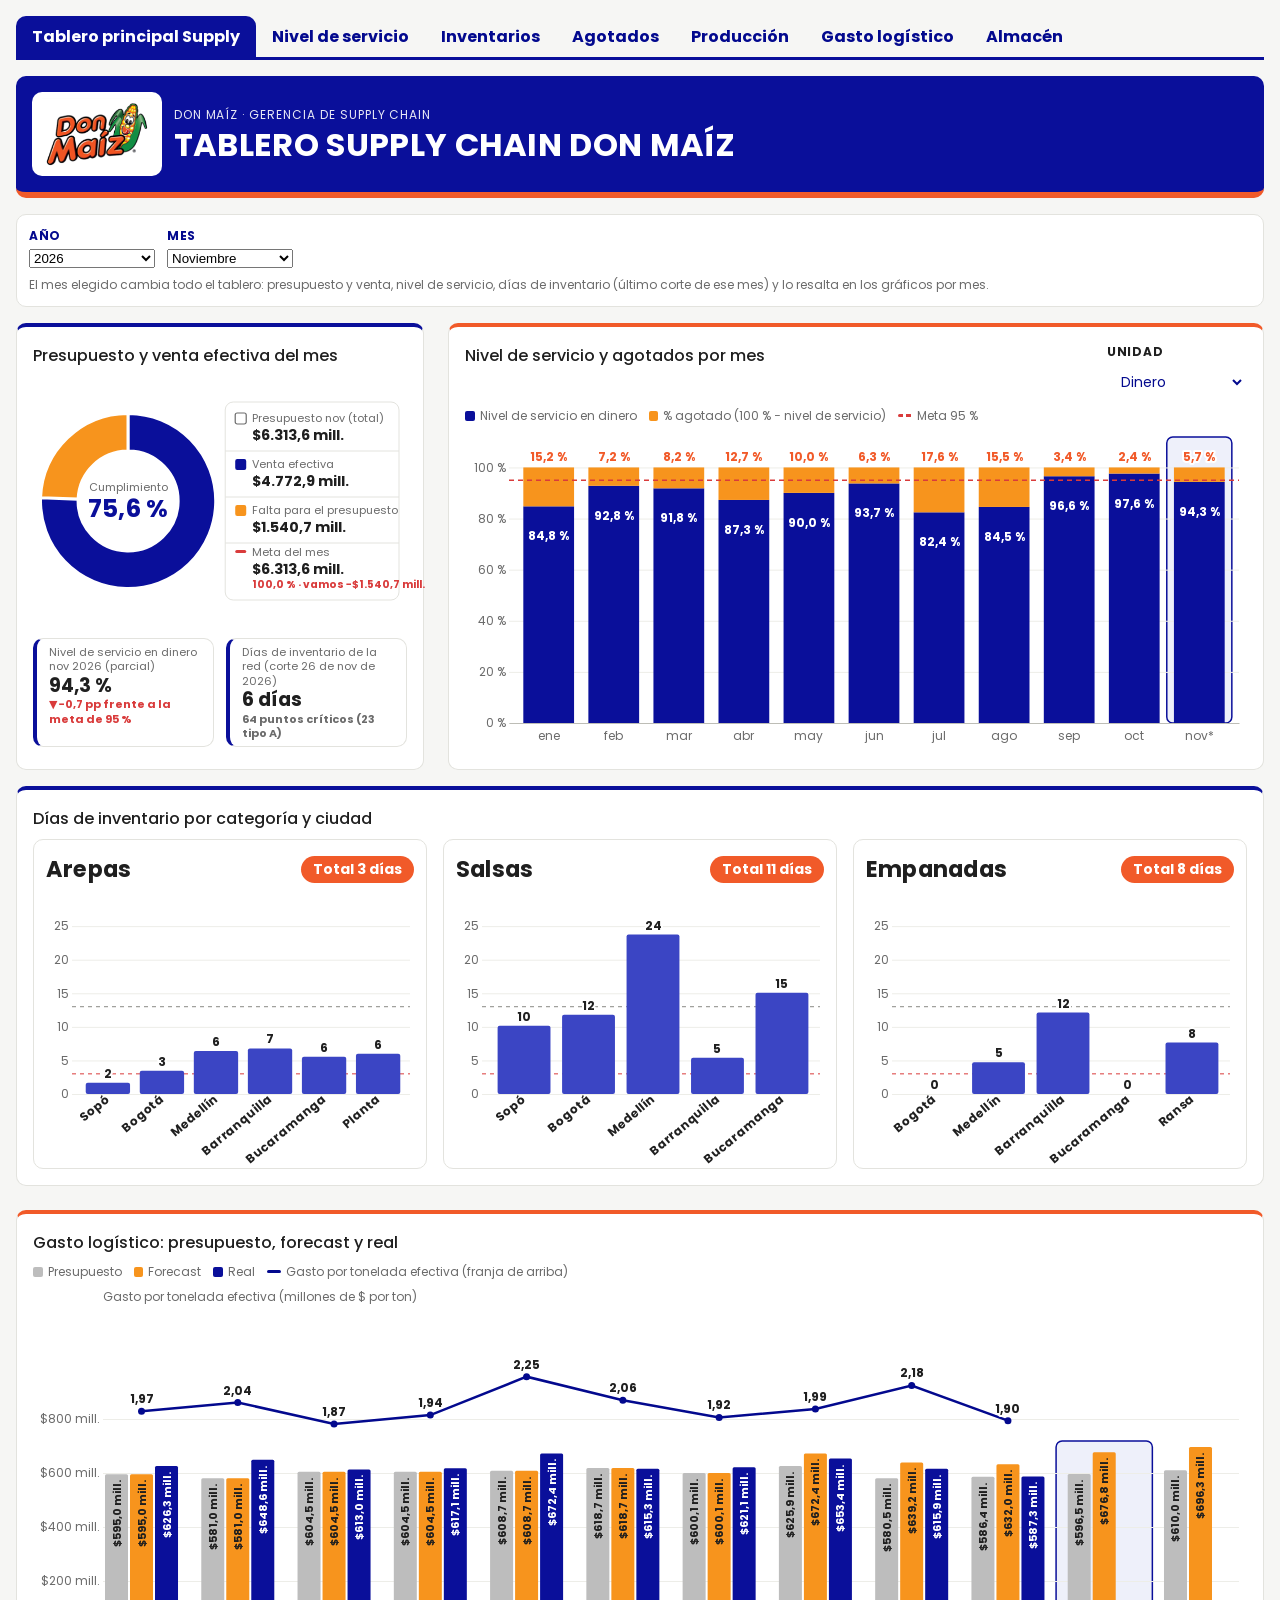
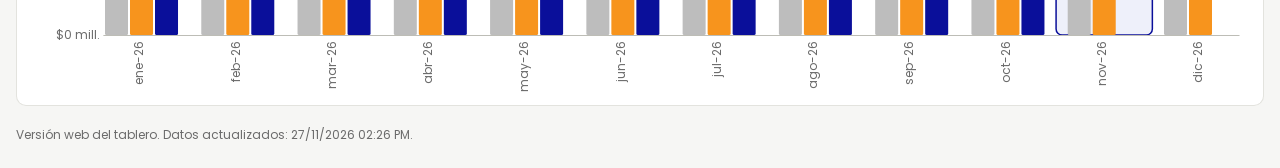
==== commit ddf84860: "Ritmo de venta: el real cuenta solo en las líneas del forecast del mes (igual al comparativo del ger" ====
--- a/index.html
+++ b/index.html
@@ -847,10 +847,10 @@
 <div class="dm-chart" data-draw="rt-seg" data-source="ritmo"></div></section>
 </div>
 <div class="ag-fila2">
-<section class="dm-card" id="rt-t1"><h2 class="dm-h2">Por canal: cómo vamos</h2><div class="lc-box"><table class="lc-table"><thead><tr><th>Canal</th><th class="lc-n">Forecast</th><th class="lc-n">Real</th><th class="lc-n">Kilos</th><th class="lc-n">Cumplimiento</th><th class="lc-n">Falta</th><th class="lc-n">Cómo vamos</th><th class="lc-n">Brecha</th></tr></thead><tbody data-draw="rt-t1" data-source="ritmo"></tbody><tfoot data-draw="rt-t1f" data-source="ritmo"></tfoot></table></div></section>
-<section class="dm-card" id="rt-t2"><h2 class="dm-h2">Por cliente</h2><div class="lc-box"><table class="lc-table"><thead><tr><th></th><th>Cliente</th><th class="lc-n">Forecast</th><th class="lc-n">Real</th><th class="lc-n">Kilos</th><th class="lc-n">Cumplimiento</th><th class="lc-n">Falta</th></tr></thead><tbody data-draw="rt-t2" data-source="ritmo"></tbody><tfoot data-draw="rt-t2f" data-source="ritmo"></tfoot></table></div></section>
-</div>
-<section class="dm-card" id="rt-tabla"><h2 class="dm-h2">Por SKU</h2><input class="dm-select rt-qt" type="search" placeholder="Buscar código o nombre" aria-label="Buscar en la tabla por SKU"><div class="lc-box"><table class="lc-table"><thead><tr><th></th><th>Ref</th><th>Producto</th><th>Segmento</th><th class="lc-n">Forecast</th><th class="lc-n">Real</th><th class="lc-n">Kilos</th><th class="lc-n">% cumpl.</th><th class="lc-n">Falta</th><th class="lc-n">Desviación</th></tr></thead><tbody data-draw="rt-t" data-source="ritmo"></tbody><tfoot data-draw="rt-tot" data-source="ritmo"></tfoot></table></div></section>
+<section class="dm-card" id="rt-t1"><h2 class="dm-h2">Por canal: cómo vamos</h2><div class="lc-box"><table class="lc-table"><thead><tr><th>Canal</th><th class="lc-n">Forecast</th><th class="lc-n">Real</th><th class="lc-n">Kilos</th><th class="lc-n">Cumplimiento</th><th class="lc-n">Falta</th><th class="lc-n">Fuera del forecast</th><th class="lc-n">Cómo vamos</th><th class="lc-n">Brecha</th></tr></thead><tbody data-draw="rt-t1" data-source="ritmo"></tbody><tfoot data-draw="rt-t1f" data-source="ritmo"></tfoot></table></div></section>
+<section class="dm-card" id="rt-t2"><h2 class="dm-h2">Por cliente</h2><div class="lc-box"><table class="lc-table"><thead><tr><th></th><th>Cliente</th><th class="lc-n">Forecast</th><th class="lc-n">Real</th><th class="lc-n">Kilos</th><th class="lc-n">Cumplimiento</th><th class="lc-n">Falta</th><th class="lc-n">Fuera del forecast</th></tr></thead><tbody data-draw="rt-t2" data-source="ritmo"></tbody><tfoot data-draw="rt-t2f" data-source="ritmo"></tfoot></table></div></section>
+</div>
+<section class="dm-card" id="rt-tabla"><h2 class="dm-h2">Por SKU</h2><input class="dm-select rt-qt" type="search" placeholder="Buscar código o nombre" aria-label="Buscar en la tabla por SKU"><div class="lc-box"><table class="lc-table"><thead><tr><th></th><th>Ref</th><th>Producto</th><th>Segmento</th><th class="lc-n">Forecast</th><th class="lc-n">Real</th><th class="lc-n">Kilos</th><th class="lc-n">% cumpl.</th><th class="lc-n">Falta</th><th class="lc-n">Fuera del forecast</th><th class="lc-n">Desviación</th></tr></thead><tbody data-draw="rt-t" data-source="ritmo"></tbody><tfoot data-draw="rt-tot" data-source="ritmo"></tfoot></table></div></section>
 </section>
 
 <section class="dm-main" id="gasto" role="tabpanel" hidden>
@@ -2798,7 +2798,8 @@
 const sel = (sin) => { const R = V(); if (!R) return null; const ms = meses(), p = dash.params(), cr = ms.filter((m) => R.some((r) => r.mes === m && r.real > 0));
 const mes = ms.includes(p.rt_mes) ? p.rt_mes : cr[cr.length - 1] || ms[0];
 return { mes, p, R: R.filter((r) => r.mes === mes && pasa(r, p, sin)) }; };
-const sum = (v) => ({ fc: d3.sum(v, (r) => r.fc), real: d3.sum(v, (r) => r.real), kg: d3.sum(v, (r) => r.kg || 0) });
+// Real = solo lo facturado en las líneas del forecast del mes (fl = 1), como el comparativo del gerente; lo demás es 'fuera del forecast'.
+const sum = (v) => ({ fc: d3.sum(v, (r) => r.fc), real: d3.sum(v, (r) => (r.fl === 0 ? 0 : r.real)), kg: d3.sum(v, (r) => (r.fl === 0 ? 0 : r.kg || 0)), fuera: d3.sum(v, (r) => (r.fl === 0 ? r.real : 0)) });
 const pct = (o) => (o.fc > 0 ? o.real / o.fc : null);
 const u = (v) => DM.f0.format(Math.round(v)), sg = (v) => (Math.round(v) > 0 ? '+' : Math.round(v) < 0 ? '−' : '') + u(Math.abs(v));
 const pt = (v) => (v == null ? 'Sin forecast' : DM.f1.format(v * 100) + ' %');
@@ -2833,7 +2834,7 @@
 // Celdas de una fila: pre() pone las primeras columnas; luego forecast, real, kilos, % y (opcional) desviación.
 const celdas = (tr, o, pre, desv) => { const c = (t, k, st) => { const td = document.createElement('td'); if (k) td.className = k; td.textContent = t; if (st) td.style.color = st; tr.append(td); return td; };
 pre(c); const p = pct(o), fa = Math.round(o.fc - o.real); c(u(o.fc), 'lc-n'); c(u(o.real), 'lc-n'); c(u(o.kg), 'lc-n'); c(pt(p), 'lc-n', col(p));
-c(o.fc > 0 ? (fa > 0 ? u(fa) : 'Cumplido') : '—', 'lc-n', o.fc > 0 ? (fa > 0 ? 'var(--dm-crit)' : 'var(--dm-ok)') : null);
+c(o.fc > 0 ? (fa > 0 ? u(fa) : 'Cumplido') : '—', 'lc-n', o.fc > 0 ? (fa > 0 ? 'var(--dm-crit)' : 'var(--dm-ok)') : null); c(o.fuera ? u(o.fuera) : '—', 'lc-n');
 if (desv) { const dv = Math.round(o.real - o.fc); c(sg(dv), 'lc-n', dv < 0 ? 'var(--dm-crit)' : dv > 0 ? 'var(--dm-ok)' : null); } return c; };
 const btn = (set, key, txt, redraw) => { const open = set.has(key), b = document.createElement('button'); b.type = 'button'; b.className = 'iv-exp'; b.textContent = open ? '−' : '+';
 b.setAttribute('aria-expanded', String(open)); b.setAttribute('aria-label', (open ? 'Ocultar ' : 'Ver ') + txt); b.onclick = () => { if (open) set.delete(key); else set.add(key); redraw(); }; return b; };
@@ -2850,7 +2851,7 @@
 const s = RT.sel(); if (!s) { DM.fail(el, dash.data('ritmo').status); return; }
 const t = RT.sum(s.R), p = RT.pct(t), e = NS.est(), g = e && e.guardado && e.guardado.slice(0, 7).replace('-', '') === s.mes ? e.guardado : null;
 const tile = (l, v, d, c) => { const w = document.createElement('div'); w.className = 'dm-tile'; [[l, 'dm-tile-l'], [v, 'dm-tile-v'], [d, 'dm-tile-d']].forEach(([x, k]) => { const sp = document.createElement('span'); sp.className = k; sp.textContent = x; if (c && k === 'dm-tile-v') sp.style.color = c; w.append(sp); }); return w; };
-el.replaceChildren(tile('Total forecast del mes', RT.u(t.fc), 'Paquetes · ' + RT.mesL(s.mes)), tile('Cantidad facturada', RT.u(t.real), (g ? 'Paquetes facturados al ' + DM.fDate(g) : 'Paquetes facturados') + ' · ' + RT.u(t.kg) + ' kg'),
+el.replaceChildren(tile('Total forecast del mes', RT.u(t.fc), 'Paquetes · ' + RT.mesL(s.mes)), tile('Cantidad facturada', RT.u(t.real), (g ? 'Al ' + DM.fDate(g) + ' · ' : '') + RT.u(t.kg) + ' kg · fuera del forecast: ' + RT.u(t.fuera)),
 tile('Cumplimiento del mes', RT.pt(p), 'Desviación: ' + RT.sg(t.real - t.fc) + ' paquetes', RT.col(p)));
 });
 dash.draw('rt-canal', (el) => { const s = RT.sel(); if (!s) { DM.fail(el, dash.data('ritmo').status); return; } RT.bars(el, RT.grp(s.R, 'canal'), 'Forecast vs real por canal'); });
@@ -2886,6 +2887,6 @@
 </script>
 
 </div>
-<p class="web-foot">Versión web del tablero. Datos actualizados: 27/11/2026 02:18 PM.</p>
+<p class="web-foot">Versión web del tablero. Datos actualizados: 27/11/2026 02:26 PM.</p>
 </body>
 </html>
